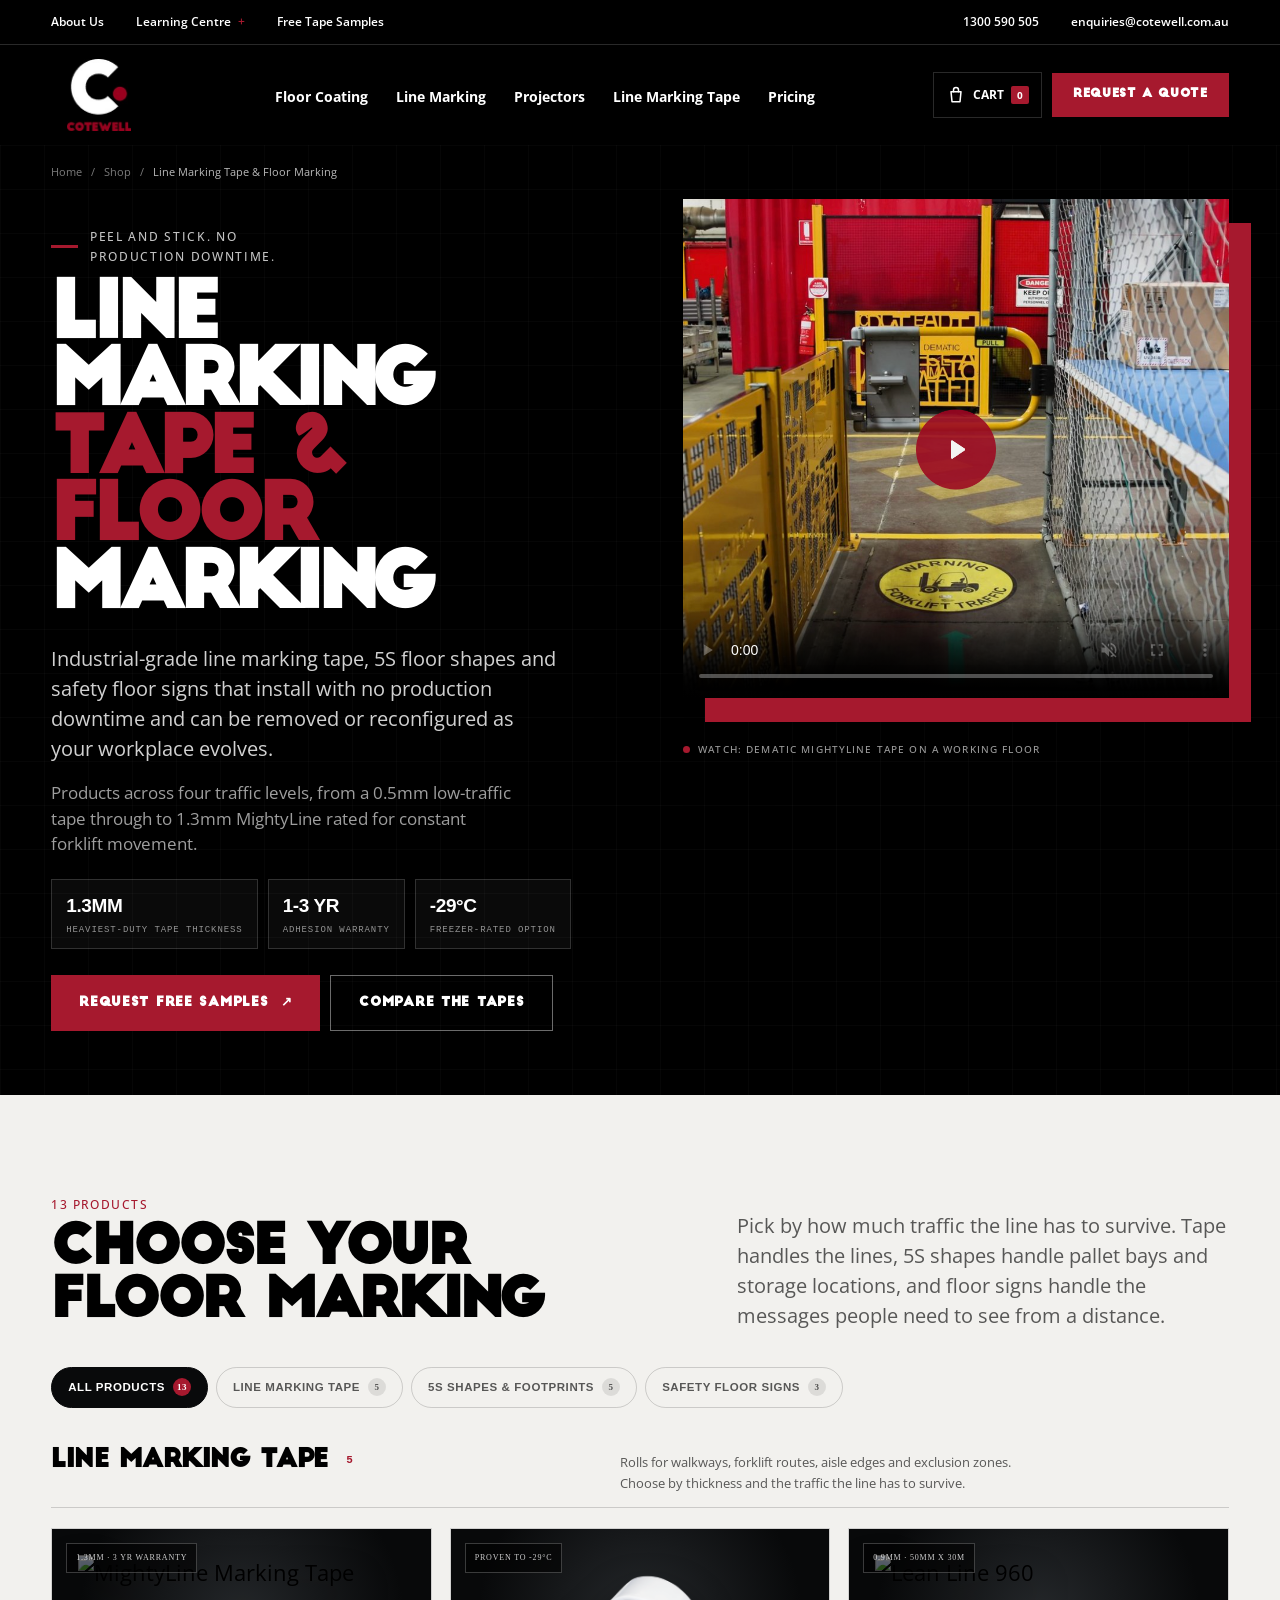
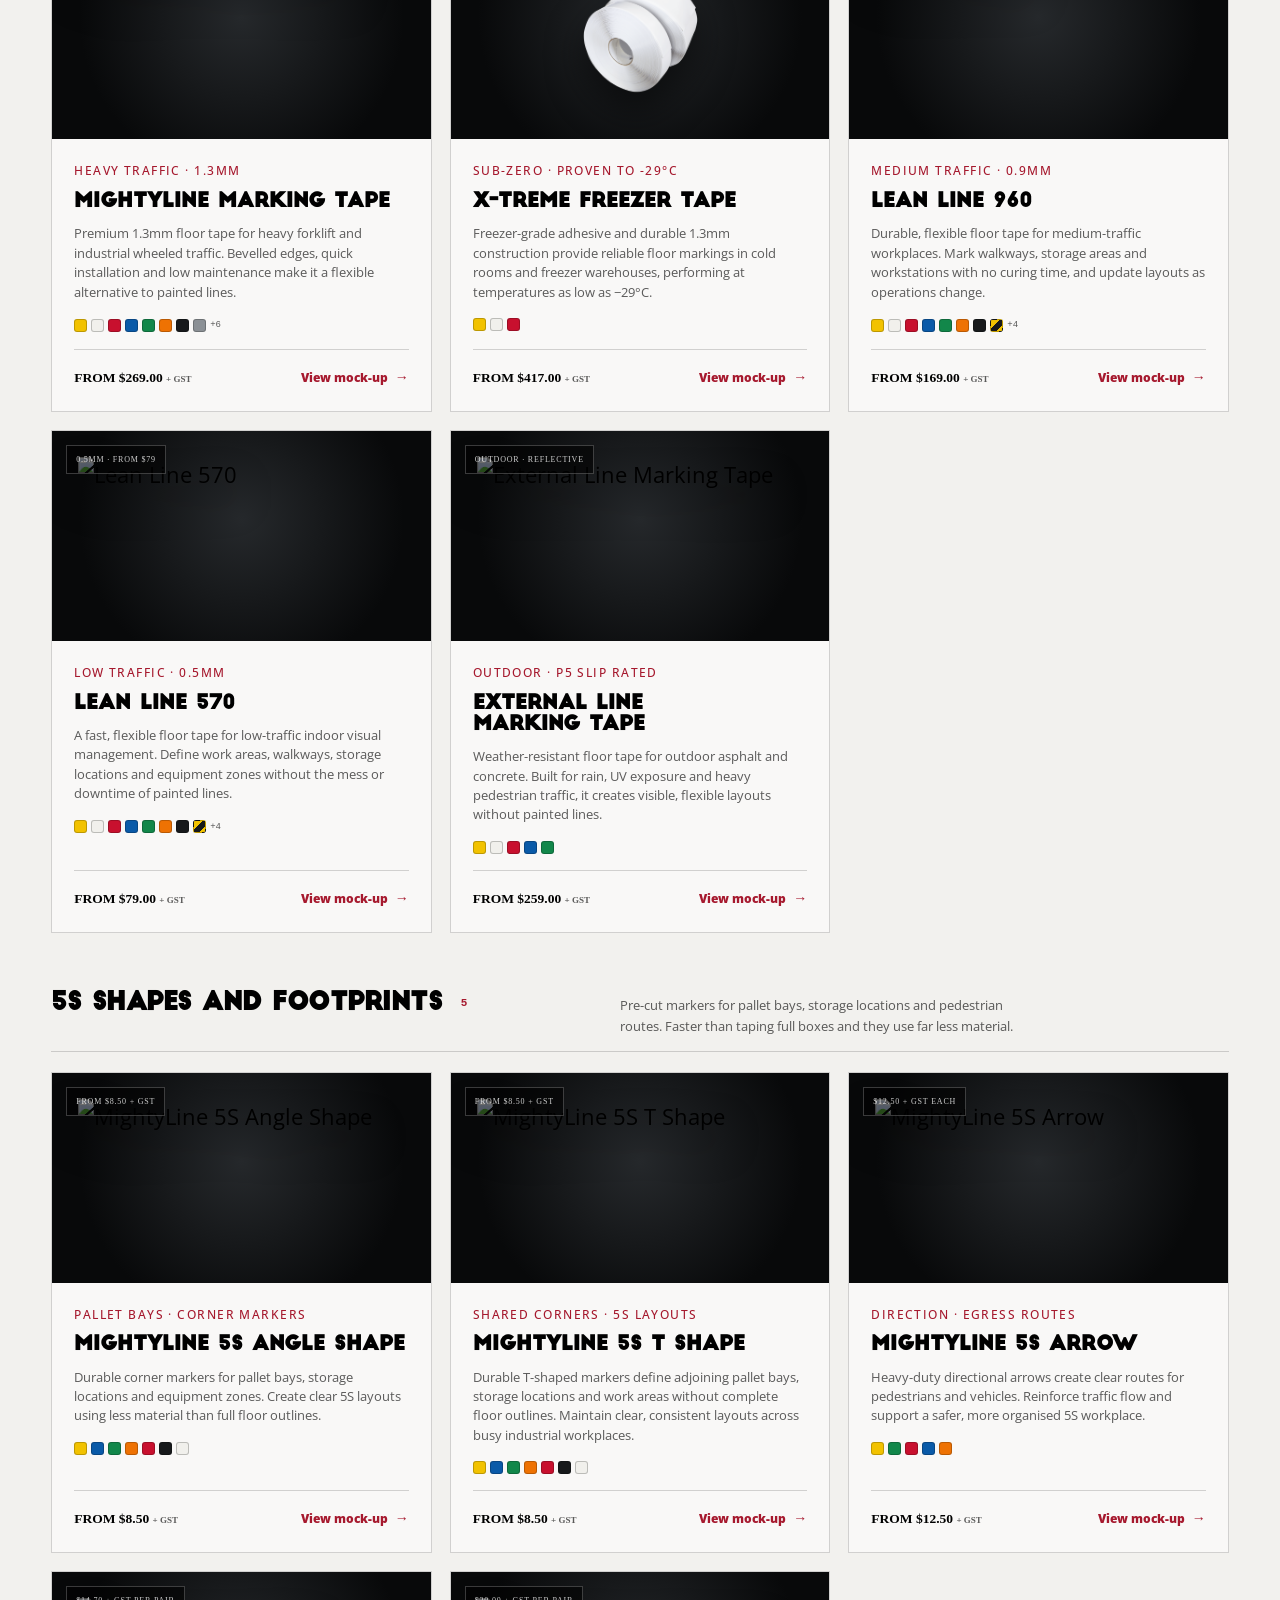
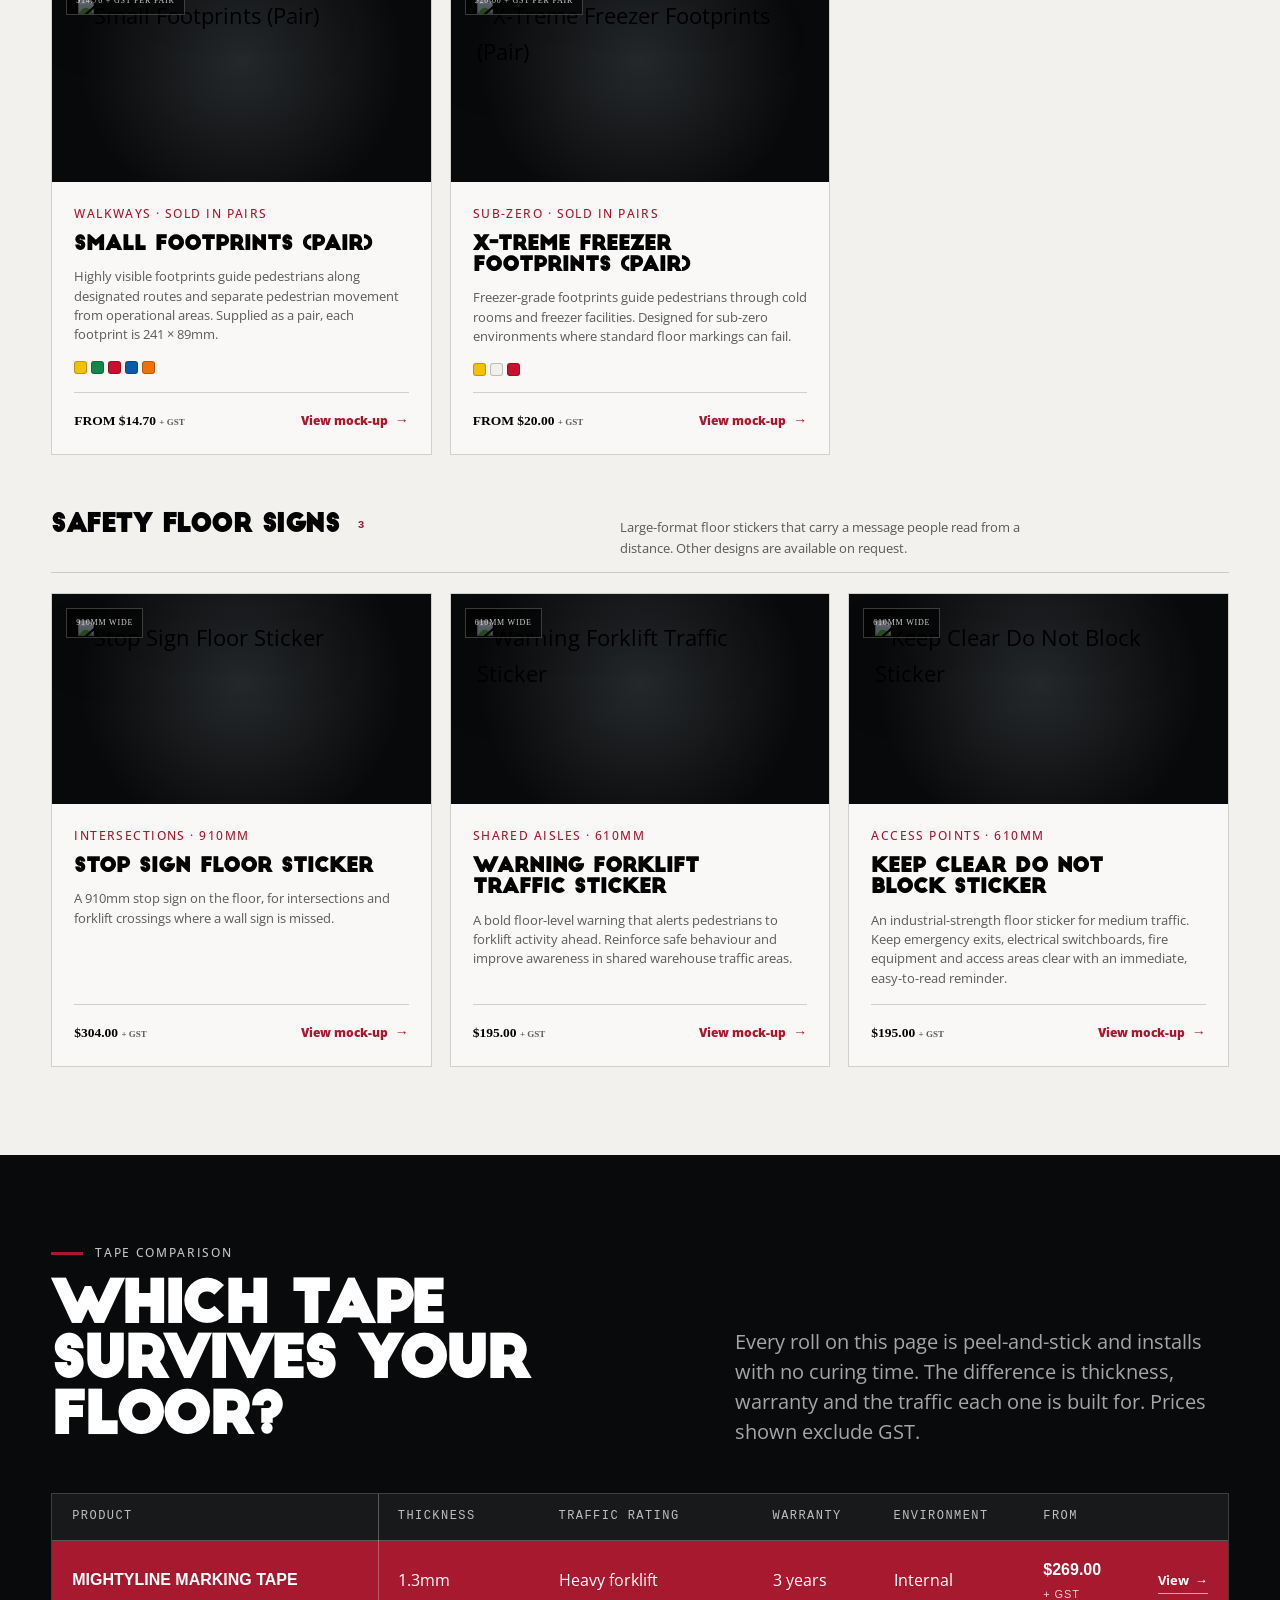
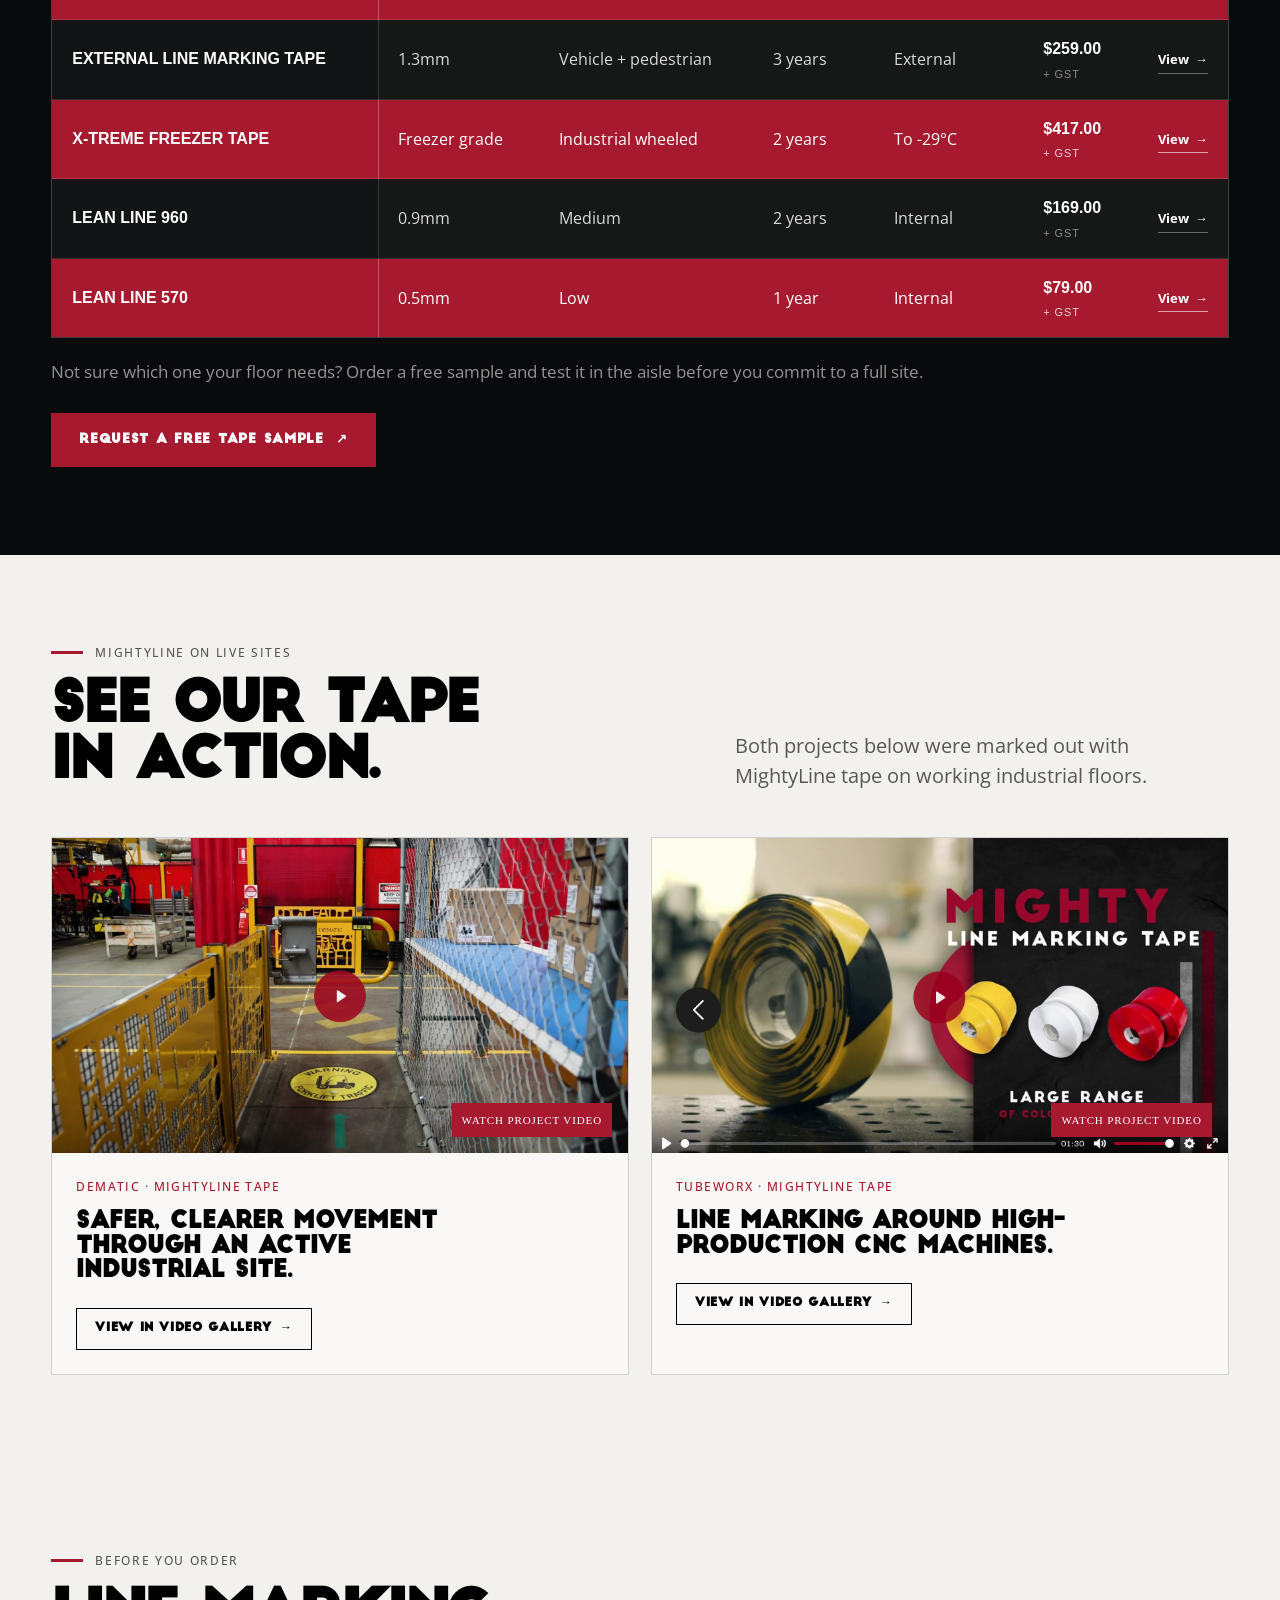
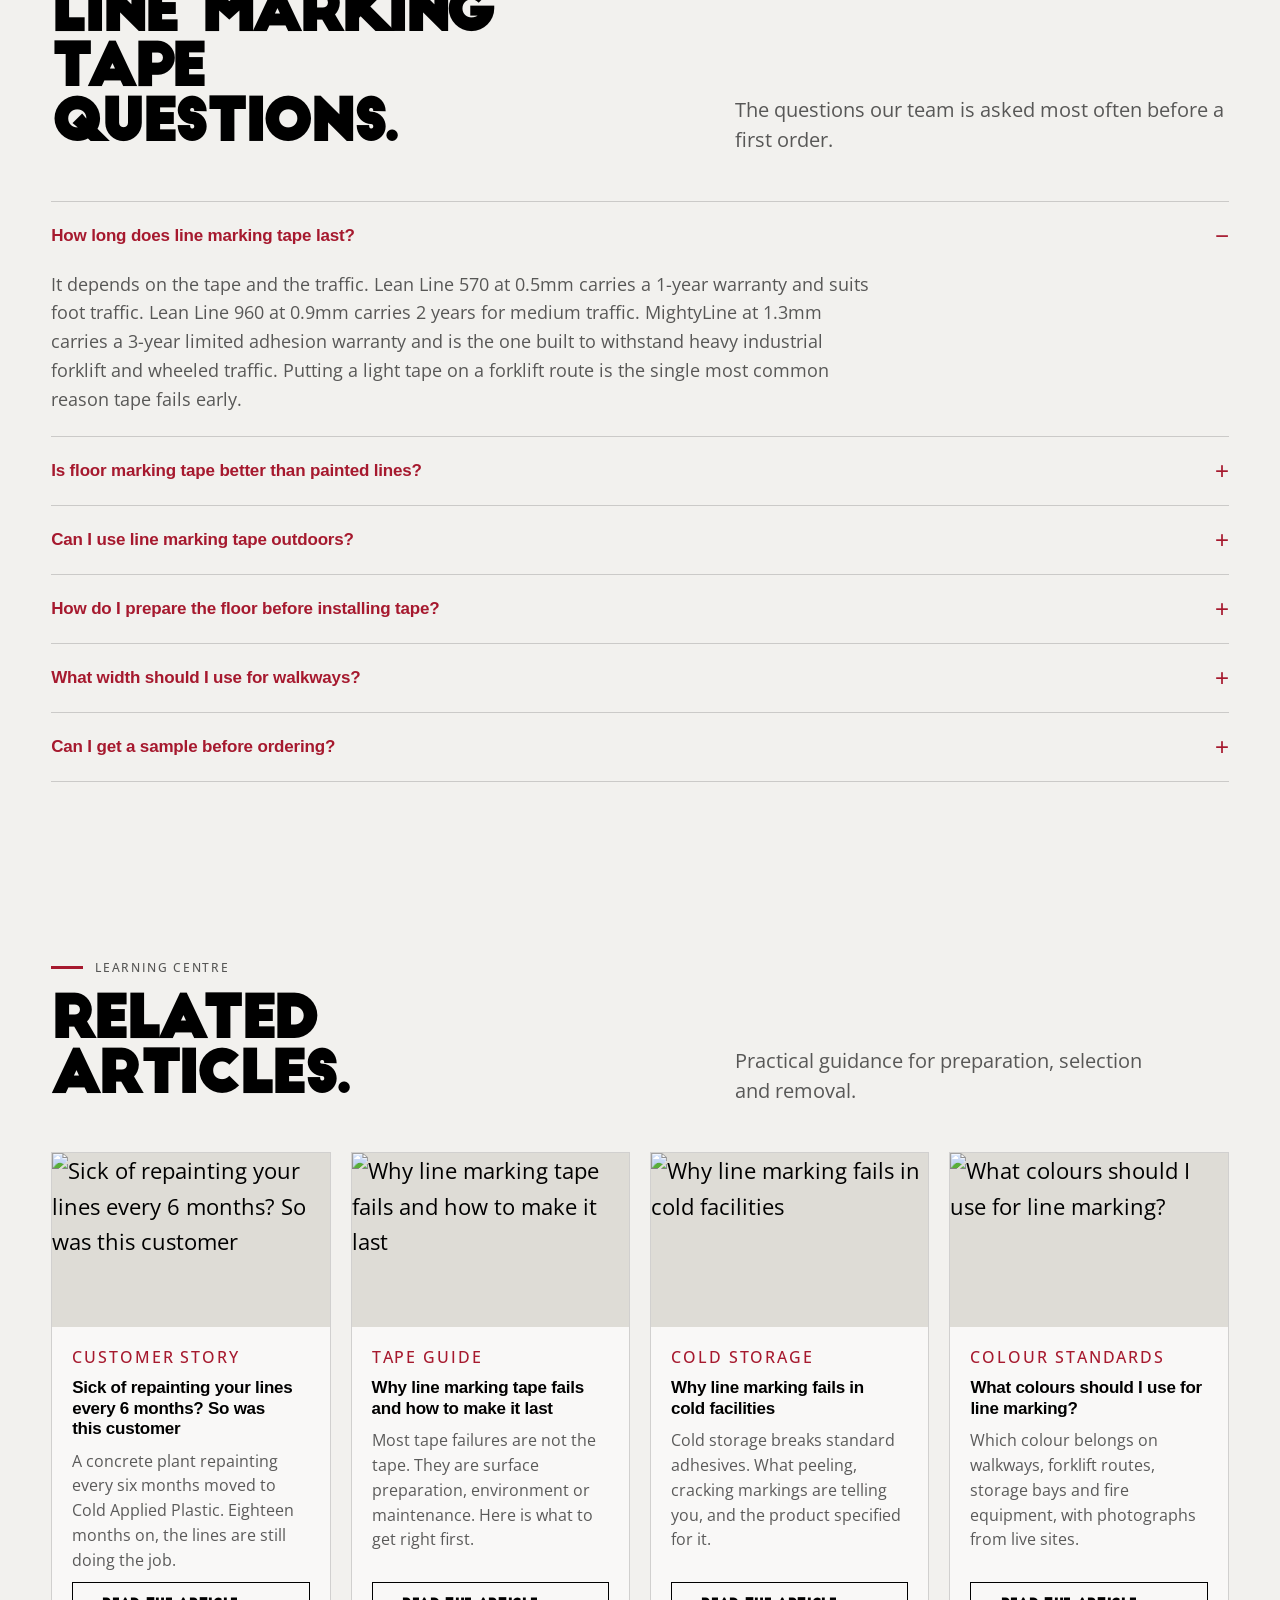
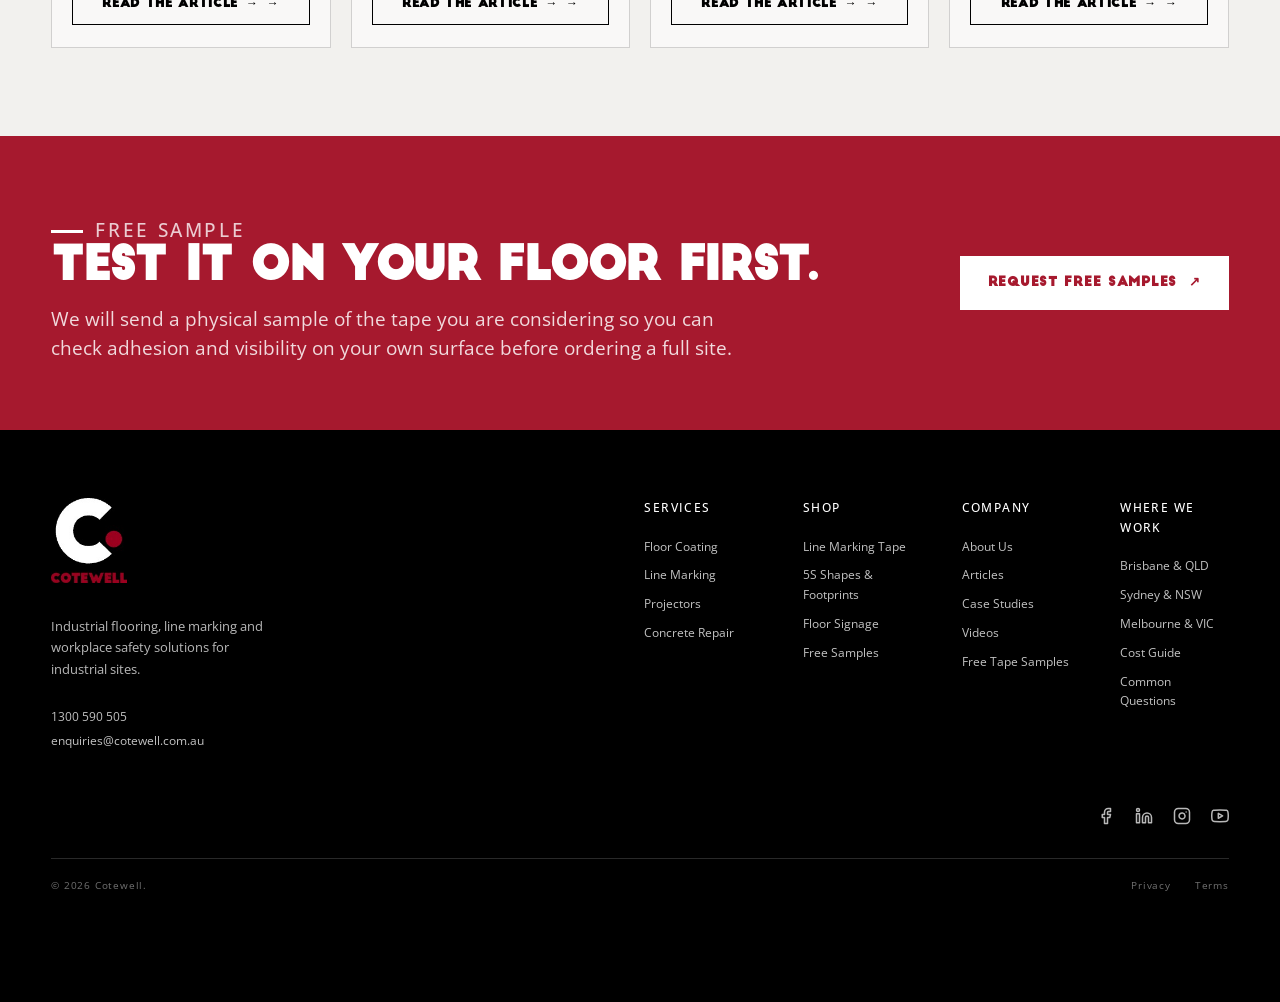
==== index.html @ 4a0fc15f "Update layout, header, footer, and branding fonts." ====
<!doctype html>
<html lang="en-AU">
<head>
  <meta charset="utf-8">
  <meta name="viewport" content="width=device-width, initial-scale=1">
  <title>Line Marking Tape &amp; Floor Marking Products | Cotewell</title>
  <meta name="description" content="Industrial line marking tape, 5S floor shapes and safety floor signs for Australian warehouses. Peel-and-stick floor marking with no production downtime.">
  <link rel="canonical" href="https://cotewell.com.au/product-category/tape/">
  <meta name="robots" content="noindex, nofollow">
  <meta name="theme-color" content="#090a0b">
  <meta property="og:type" content="website">
  <meta property="og:site_name" content="Cotewell">
  <meta property="og:title" content="Line Marking Tape &amp; Floor Marking Products | Cotewell">
  <meta property="og:description" content="Industrial line marking tape, 5S floor shapes and safety floor signs for Australian warehouses.">
  <meta property="og:url" content="https://cotewell.com.au/product-category/tape/">
  <meta property="og:image" content="assets/img/mightyline-marking-tape.jpg">
  <link rel="icon" href="assets/img/favicon.svg" type="image/svg+xml">
  <link rel="preconnect" href="https://cotewell.com.au">
  <link rel="stylesheet" href="styles.css">

  <script type="application/ld+json" data-schema-collection></script>
  <script type="application/ld+json" data-schema-breadcrumb></script>
  <script type="application/ld+json" data-schema-itemlist></script>
  <script type="application/ld+json" data-schema-product></script>
  <script type="application/ld+json" data-schema-faq></script>
</head>
<body>
  <a class="skip-link" href="#main">Skip to content</a>



  <header class="site-header" data-header data-site-header>

    <!-- Utility bar (top strip) -->
    <div class="utility">
      <div class="shell utility__inner">
        <div class="utility__links">
          <a href="/our-story/">About Us</a>
          <div class="learning-menu">
            <button type="button" aria-expanded="false">Learning Centre</button>
            <div class="submenu">
              <a href="/learning-centre/#articles">Articles</a>
              <a href="/video-gallery/">Case studies</a>
              <a href="/video-gallery/">Videos</a>
            </div>
          </div>
          <a href="/request-free-sample/">Free Tape Samples</a>
        </div>
        <div class="utility__contact">
          <a href="tel:1300590505">1300 590 505</a>
          <a href="mailto:enquiries@cotewell.com.au">enquiries@cotewell.com.au</a>
        </div>
      </div>
    </div>

    <!-- Main nav row -->
    <div class="shell main-nav">
      <a class="brand" href="/" aria-label="Cotewell home">
        <img src="assets/media/cotewell-logo.jpeg" alt="Cotewell">
      </a>
      <nav class="primary" id="primary-menu" aria-label="Primary navigation">
        <a href="/service/floor-coating-and-sealing/">Floor Coating</a>
        <a href="/service/line-markings/">Line Marking</a>
        <a href="/product-category/line-marking-projector/">Projectors</a>
        <a href="#category" data-category-link>Line Marking Tape</a>
        <a href="/cost-calculator/">Pricing</a>
      </nav>
      <div class="nav-actions">
        <a class="cart-link" href="/cart/" aria-label="Cart, 0 items" data-cart-link>
          <svg width="15" height="15" viewBox="0 0 24 24" fill="none" stroke="currentColor"
            stroke-width="1.9" stroke-linecap="round" stroke-linejoin="round" aria-hidden="true">
            <path d="M6 8h12l-1.2 12H7.2L6 8z"></path>
            <path d="M9 8V6a3 3 0 0 1 6 0v2"></path>
          </svg>
          <span>Cart</span><b data-cart-count>0</b>
        </a>
        <a class="button button--red header-cta" href="/request-quote/">Request a Quote</a>
        <!-- Mobile hamburger (hidden on desktop via CSS) -->
        <button class="menu-toggle" aria-expanded="false" aria-controls="primary-menu">Menu</button>
      </div>
    </div>

  </header>

  <main id="main">
    <!-- ============================= CATEGORY VIEW ============================= -->
    <div class="page-view category-view" data-view="category">
      <section class="category-hero">
        <div class="shell breadcrumbs" aria-label="Breadcrumb">
          <a href="https://cotewell.com.au/">Home</a><span>/</span>
          <a href="https://cotewell.com.au/shop/">Shop</a><span>/</span>
          <span>Line Marking Tape &amp; Floor Marking</span>
        </div>
        <div class="shell category-hero__grid">
          <div class="category-hero__copy reveal">
            <p class="eyebrow"><span></span>Peel and stick. No production downtime.</p>
            <h1>Line Marking<br><em>Tape &amp; Floor</em><br>Marking</h1>
            <p>Industrial-grade line marking tape, 5S floor shapes and safety floor signs that install with no production downtime and can be removed or reconfigured as your workplace evolves.</p>
            <p class="category-hero__sub">Products across four traffic levels, from a 0.5mm low-traffic tape through to 1.3mm MightyLine rated for constant forklift movement.</p>
            <div class="hero-proof">
              <span><b>1.3mm</b>Heaviest-duty tape thickness</span>
              <span><b>1-3 yr</b>Adhesion warranty</span>
              <span><b>-29&deg;C</b>Freezer-rated option</span>
            </div>
            <div class="hero-actions">
              <a class="button button--red button--large" href="https://cotewell.com.au/request-free-sample/">Request free samples <span>&#8599;</span></a>
              <a class="button button--outline button--large" href="#compare">Compare the Tapes</a>
            </div>
          </div>
          <div class="hero-video reveal reveal--late">
            <div class="hero-video__frame"><video src="assets/video/cotewell-dematic-testimonial-delivery.mp4" poster="assets/img/project-dematic.png" autoplay muted loop playsinline controls aria-label="Dematic MightyLine tape testimonial"></video></div>
            <p class="hero-video__caption mono"><span class="live-dot" aria-hidden="true"></span>Watch: Dematic MightyLine tape on a working floor</p>
          </div>
        </div>
      </section>

      <!-- Product grid -->
      <section class="category-products section section--paper" id="tape-products">
        <div class="shell">
          <div class="category-products__head reveal">
            <div><span class="mono">13 products</span><h2>Choose your floor marking</h2></div>
            <p>Pick by how much traffic the line has to survive. Tape handles the lines, 5S shapes handle pallet bays and storage locations, and floor signs handle the messages people need to see from a distance.</p>
          </div>

          <div class="filter-bar reveal" role="group" aria-label="Filter products by type">
            <button type="button" class="filter-chip is-active" data-filter="all">All products <b data-filter-count="all">13</b></button>
            <button type="button" class="filter-chip" data-filter="tape">Line marking tape <b data-filter-count="tape">5</b></button>
            <button type="button" class="filter-chip" data-filter="shapes">5S shapes &amp; footprints <b data-filter-count="shapes">5</b></button>
            <button type="button" class="filter-chip" data-filter="signs">Safety floor signs <b data-filter-count="signs">3</b></button>
          </div>

          <div class="tape-grid" data-category-grid></div>
          <p class="filter-empty" data-filter-empty hidden>No products in this group.</p>
        </div>
      </section>

      <!-- Comparison table -->
      <section class="section section--ink" id="compare">
        <div class="shell">
          <div class="section-head section-head--light reveal">
            <div>
              <p class="eyebrow"><span></span>Tape comparison</p>
              <h2>Which tape<br>survives your floor?</h2>
            </div>
            <p>Every roll on this page is peel-and-stick and installs with no curing time. The difference is thickness, warranty and the traffic each one is built for. Prices shown exclude GST.</p>
          </div>
          <div class="compare-scroll reveal">
            <table class="compare-table">
              <caption class="visually-hidden">Comparison of Cotewell line marking tape by thickness, traffic rating, warranty and environment</caption>
              <thead>
                <tr><th scope="col">Product</th><th scope="col">Thickness</th><th scope="col">Traffic rating</th><th scope="col">Warranty</th><th scope="col">Environment</th><th scope="col">From</th><th scope="col"><span class="visually-hidden">Product page</span></th></tr>
              </thead>
              <tbody data-compare-body></tbody>
            </table>
          </div>
          <p class="compare-hint" aria-hidden="true">Scroll the table sideways to compare &rarr;</p>
          <p class="compare-note reveal">Not sure which one your floor needs? Order a free sample and test it in the aisle before you commit to a full site.</p>
          <div class="compare-cta reveal">
            <a class="button button--red button--large" href="https://cotewell.com.au/request-free-sample/">Request a free tape sample <span>&#8599;</span></a>
          </div>
        </div>
      </section>


      <!-- Projects -->
      <section class="section section--paper" id="projects-category">
        <div class="shell">
          <div class="section-head reveal">
            <div>
              <p class="eyebrow eyebrow--dark"><span></span>MightyLine on live sites</p>
              <h2>See our tape<br>in action.</h2>
            </div>
            <p>Both projects below were marked out with MightyLine tape on working industrial floors.</p>
          </div>
          <div class="project-grid project-grid--paper">
            <a class="project-card reveal" href="https://cotewell.com.au/video-gallery/#testimonials">
              <div class="project-card__media"><img src="assets/img/project-dematic.png" alt="Dematic warehouse line marking project using MightyLine tape" width="1728" height="960" loading="lazy"><span>Watch project video</span></div>
              <div class="project-card__copy"><p class="mono">Dematic · MightyLine tape</p><h3>Safer, clearer movement through an active industrial site.</h3><span class="text-link">View in video gallery</span></div>
            </a>
            <a class="project-card reveal" href="https://cotewell.com.au/video-gallery/#testimonials">
              <div class="project-card__media"><img src="assets/img/project-tubeworx.png" alt="Tubeworx line marking project using MightyLine tape" width="1728" height="960" loading="lazy"><span>Watch project video</span></div>
              <div class="project-card__copy"><p class="mono">Tubeworx · MightyLine tape</p><h3>Line marking around high-production CNC machines.</h3><span class="text-link">View in video gallery</span></div>
            </a>
          </div>
        </div>
      </section>

      <!-- FAQ -->
      <section class="section section--paper" id="faq">
        <div class="shell">
          <div class="section-head reveal">
            <div>
              <p class="eyebrow eyebrow--dark"><span></span>Before you order</p>
              <h2>Line marking tape<br>questions.</h2>
            </div>
            <p>The questions our team is asked most often before a first order.</p>
          </div>
          <div class="faq-list" data-faq-list></div>
        </div>
      </section>

      <!-- Related articles -->
      <section class="section section--paper" id="related-articles">
        <div class="shell">
          <div class="section-head reveal">
            <div>
              <p class="eyebrow eyebrow--dark"><span></span>Learning centre</p>
              <h2>Related<br>articles.</h2>
            </div>
            <p>Practical guidance for preparation, selection and removal.</p>
          </div>
          <div class="article-grid" data-article-grid></div>
        </div>
      </section>

      <!-- Sample CTA -->
      <section class="sample-band">
        <div class="shell sample-band__inner reveal">
          <div>
            <p class="eyebrow"><span></span>Free sample</p>
            <h2>Test it on your floor first.</h2>
            <p>We will send a physical sample of the tape you are considering so you can check adhesion and visibility on your own surface before ordering a full site.</p>
          </div>
          <div class="sample-band__actions">
            <a class="button button--red button--large" href="https://cotewell.com.au/request-free-sample/">Request free samples <span>&#8599;</span></a>
          </div>
        </div>
      </section>
    </div>

    <!-- ============================= PRODUCT VIEW ============================= -->
    <div class="page-view product-view" data-view="product" hidden>
      <section class="product-hero">
        <div class="shell breadcrumbs" aria-label="Breadcrumb">
          <a href="https://cotewell.com.au/">Home</a><span>/</span>
          <a href="#category" data-category-link>Line Marking Tape &amp; Floor Marking</a><span>/</span>
          <span data-product-breadcrumb>Product</span>
        </div>

        <div class="shell product-hero__grid">
          <div class="product-media-col reveal">
            <div class="product-media" data-product-media>
              <img alt="" width="800" height="800" fetchpriority="high" data-product-image>
              <span class="product-media__tag" data-product-tag>Product</span>
              <span class="product-media__swatch-label mono" data-swatch-label hidden></span>
            </div>
            <div class="product-thumbs" role="group" aria-label="Colour variations" data-product-thumbs hidden></div>
            <div class="product-photos" role="group" aria-label="Photographs on site" data-product-photos hidden></div>
          </div>

          <div class="product-summary reveal reveal--late" id="buy">
            <p class="eyebrow"><span></span><b data-product-eyebrow>Floor marking</b></p>
            <h1 data-product-title>Product</h1>
            <p class="product-description" data-product-description></p>
            <p class="product-description product-description--secondary" data-product-description-secondary></p>

            <div class="spec-strip" data-spec-strip></div>

            <div class="purchase-panel">
              <p class="zip-line" data-zip-line>
                <span>or pay nothing today with</span>
                <img src="https://static.zip.co/assets/default/product-widget/img/rebrand/zip-button-wht.svg" alt="Zip" width="52" height="24" loading="lazy" onerror="this.replaceWith(Object.assign(document.createElement('b'),{className:'zip-word',textContent:'zip'}))">
                <a href="https://cotewell.com.au/request-quote/" class="zip-info" aria-label="More information about Zip">&#9432;</a>
              </p>
              <div class="variant-block" data-colour-block hidden>
                <span class="mono">Colour <b data-colour-selected></b></span>
                <div class="swatch-row" role="radiogroup" aria-label="Colour" data-swatch-row></div>
              </div>
              <div class="variant-block" data-width-block hidden>
                <span class="mono">Width</span>
                <div class="pill-row" role="radiogroup" aria-label="Width" data-width-row></div>
              </div>

              <div class="price"><span data-purchase-label>Unit price</span><strong data-purchase-value>$0.00</strong><small data-purchase-suffix>+ GST</small></div>
              <div class="purchase-controls">
                <div class="quantity" aria-label="Quantity selector">
                  <button type="button" aria-label="Decrease quantity" data-quantity-down>&minus;</button>
                  <input type="number" min="1" max="99" value="1" aria-label="Quantity" data-quantity>
                  <button type="button" aria-label="Increase quantity" data-quantity-up>+</button>
                </div>
                <button class="button button--red button--large add-to-cart" type="button" data-add-to-cart>Add to cart <span>&#8599;</span></button>
              </div>
              <div class="secondary-actions">
                <a class="text-link" href="https://cotewell.com.au/request-free-sample/">Request a free sample first</a>
                <a class="text-link" href="tel:1300590505">Call 1300 590 505</a>
              </div>
              <p class="purchase-note" data-purchase-note></p>
              <div class="cart-confirmation" role="status" aria-live="polite" hidden data-cart-confirmation>Added to the mock-up cart.</div>
            </div>
          </div>
        </div>
      </section>

      <section class="section section--paper" id="features">
        <div class="shell">
          <div class="section-head reveal">
            <div>
              <p class="eyebrow eyebrow--dark"><span></span>Product features</p>
              <h2 data-features-title>Built for the floor<br>it has to survive.</h2>
            </div>
            <p data-features-intro></p>
          </div>

          <div class="features-wrap reveal">
            <div class="feature-grid" data-feature-grid></div>

            <div class="limitations" data-notes-block>
              <strong class="mono">Limitations &amp; notes</strong>
              <ul data-installation-notes></ul>
            </div>

            <div class="limitations applications">
              <strong class="mono">Applications</strong>
              <ul data-applications></ul>
            </div>
          </div>
        </div>
      </section>

      <section class="section section--ink" id="specs">
        <div class="shell">
          <div class="section-head section-head--light reveal">
            <div>
              <p class="eyebrow"><span></span>Specifications</p>
              <h2>The numbers<br>that matter.</h2>
            </div>
            <p data-specs-intro>Confirm the roll size, thickness and warranty against the traffic on your floor. Our team can talk through surface preparation before you order.</p>
          </div>
          <div class="spec-table reveal" data-spec-table></div>
        </div>
      </section>

      <section class="section section--paper" id="projects">
        <div class="shell">
          <div class="section-head reveal">
            <div>
              <p class="eyebrow eyebrow--dark"><span></span>Related line-marking projects</p>
              <h2>See our work<br>on live sites.</h2>
            </div>
            <p>Both projects were marked out with MightyLine tape on working industrial floors.</p>
          </div>

          <div class="project-grid project-grid--paper">
            <a class="project-card reveal" href="https://cotewell.com.au/video-gallery/#testimonials">
              <div class="project-card__media"><img src="assets/img/project-dematic.png" alt="Dematic warehouse line marking project using MightyLine tape" width="1728" height="960" loading="lazy"><span>Watch project video</span></div>
              <div class="project-card__copy"><p class="mono">Dematic · MightyLine tape</p><h3>Safer, clearer movement through an active industrial site.</h3><span class="text-link">View in video gallery</span></div>
            </a>
            <a class="project-card reveal" href="https://cotewell.com.au/video-gallery/#testimonials">
              <div class="project-card__media"><img src="assets/img/project-tubeworx.png" alt="Tubeworx line marking project using MightyLine tape" width="1728" height="960" loading="lazy"><span>Watch project video</span></div>
              <div class="project-card__copy"><p class="mono">Tubeworx · MightyLine tape</p><h3>Line marking around high-production CNC machines.</h3><span class="text-link">View in video gallery</span></div>
            </a>
          </div>
        </div>
      </section>

      <section class="section section--ink" id="related-products">
        <div class="shell">
          <div class="section-head section-head--light reveal">
            <div>
              <p class="eyebrow"><span></span>Related products</p>
              <h2>Complete the<br>marking system.</h2>
            </div>
            <p>Most sites run tape for the lines, shapes for the storage locations and floor signs for the messages. Matching colours keep the whole system readable.</p>
          </div>
          <div class="product-grid product-grid--ink" data-related-grid></div>
        </div>
      </section>

      <section class="sample-band">
        <div class="shell sample-band__inner reveal">
          <div>
            <p class="eyebrow"><span></span>Free sample</p>
            <h2>Test it on your floor first.</h2>
            <p>We will send a physical sample so you can check adhesion and visibility on your own surface before ordering a full site.</p>
          </div>
          <div class="sample-band__actions">
            <a class="button button--red button--large" href="https://cotewell.com.au/request-free-sample/">Request free samples <span>&#8599;</span></a>
          </div>
        </div>
      </section>
    </div>
  </main>

  <footer class="site-footer">

    <!-- Link columns grid -->
    <div class="shell footer-grid">
      <div class="footer-brand">
        <a class="brand brand--footer" href="/">
          <img class="brand-logo brand-logo--footer"
            src="assets/media/cotewell-logo.jpeg"
            alt="Cotewell" width="134" height="150">
        </a>
        <p>Industrial flooring, line marking and<br>workplace safety solutions for industrial sites.</p>
        <div class="footer-contact">
          <a href="tel:1300590505">1300 590 505</a>
          <a href="mailto:enquiries@cotewell.com.au">enquiries@cotewell.com.au</a>
        </div>
      </div>

      <div>
        <strong class="mono">Services</strong>
        <a href="/service/floor-coating-and-sealing/">Floor Coating</a>
        <a href="/service/line-markings/">Line Marking</a>
        <a href="/product-category/line-marking-projector/">Projectors</a>
        <a href="/concrete-repair/">Concrete Repair</a>
      </div>

      <div>
        <strong class="mono">Shop</strong>
        <a href="#category" data-category-link>Line Marking Tape</a>
        <a href="/product-category/shapes/">5S Shapes &amp; Footprints</a>
        <a href="/product-category/signage/">Floor Signage</a>
        <a href="/request-free-sample/">Free Samples</a>
      </div>

      <div>
        <strong class="mono">Company</strong>
        <a href="/our-story/">About Us</a>
        <a href="/learning-centre/#articles">Articles</a>
        <a href="/video-gallery/">Case Studies</a>
        <a href="/video-gallery/">Videos</a>
        <a href="/request-free-sample/">Free Tape Samples</a>
      </div>

      <div>
        <strong class="mono">Where We Work</strong>
        <a href="#">Brisbane &amp; QLD</a>
        <a href="#">Sydney &amp; NSW</a>
        <a href="#">Melbourne &amp; VIC</a>
        <a href="/cost-calculator/">Cost Guide</a>
        <a href="#">Common Questions</a>
      </div>
    </div>

    <!-- Social icons -->
    <div class="shell footer-socials">
      <a href="#" aria-label="Facebook">
        <svg viewBox="0 0 24 24" width="18" height="18" stroke="currentColor" stroke-width="2"
          fill="none" stroke-linecap="round" stroke-linejoin="round">
          <path d="M18 2h-3a5 5 0 0 0-5 5v3H7v4h3v8h4v-8h3l1-4h-4V7a1 1 0 0 1 1-1h3z"></path>
        </svg>
      </a>
      <a href="#" aria-label="LinkedIn">
        <svg viewBox="0 0 24 24" width="18" height="18" stroke="currentColor" stroke-width="2"
          fill="none" stroke-linecap="round" stroke-linejoin="round">
          <path d="M16 8a6 6 0 0 1 6 6v7h-4v-7a2 2 0 0 0-2-2 2 2 0 0 0-2 2v7h-4v-7a6 6 0 0 1 6-6z"></path>
          <rect x="2" y="9" width="4" height="12"></rect>
          <circle cx="4" cy="4" r="2"></circle>
        </svg>
      </a>
      <a href="#" aria-label="Instagram">
        <svg viewBox="0 0 24 24" width="18" height="18" stroke="currentColor" stroke-width="2"
          fill="none" stroke-linecap="round" stroke-linejoin="round">
          <rect x="2" y="2" width="20" height="20" rx="5" ry="5"></rect>
          <path d="M16 11.37A4 4 0 1 1 12.63 8 4 4 0 0 1 16 11.37z"></path>
          <line x1="17.5" y1="6.5" x2="17.51" y2="6.5"></line>
        </svg>
      </a>
      <a href="#" aria-label="YouTube">
        <svg viewBox="0 0 24 24" width="18" height="18" stroke="currentColor" stroke-width="2"
          fill="none" stroke-linecap="round" stroke-linejoin="round">
          <path d="M22.54 6.42a2.78 2.78 0 0 0-1.94-2C18.88 4 12 4 12 4s-6.88 0-8.6.46a2.78 2.78 0 0 0-1.94 2A29 29 0 0 0 1 11.75a29 29 0 0 0 .46 5.33 2.78 2.78 0 0 0 1.94 2c1.72.46 8.6.46 8.6.46s6.88 0 8.6-.46a2.78 2.78 0 0 0 1.94-2 29 29 0 0 0 .46-5.33 29 29 0 0 0-.46-5.33z"></path>
          <polygon points="9.75 15.02 15.5 11.75 9.75 8.48 9.75 15.02"></polygon>
        </svg>
      </a>
    </div>

    <!-- Bottom bar -->
    <div class="shell footer-bottom">
      <span>© 2026 Cotewell.</span>
      <div class="footer-bottom-links">
        <a href="#">Privacy</a>
        <a href="#">Terms</a>
      </div>
      <span data-footer-label style="display:none">Line marking tape &amp; floor marking mock-up</span>
    </div>

  </footer>

  <aside class="sticky-cta" data-sticky-cta
    aria-label="Quick actions" aria-hidden="true">
    <div class="shell sticky-cta__inner">
      <span class="sticky-cta__prompt" data-sticky-label>Plan your project</span>
      <div class="sticky-cta__actions">
        <a class="button button--red" href="/request-quote/" data-sticky-add>Request a quote <span>↗</span></a>
        <a class="button button--outline" href="tel:1300590505">Call 1300 590 505 <span>→</span></a>
      </div>
    </div>
  </aside>

  <script src="app.js"></script>
</body>
</html>
---- styles.css ----
@font-face { font-family: "Big John"; src: url("assets/fonts/Big John.otf") format("opentype"); font-style: normal; font-weight: normal; font-display: swap; }
@font-face { font-family: "Open Sans"; src: url("assets/fonts/OpenSans-VariableFont_wdth,wght.ttf") format("truetype"); font-style: normal; font-weight: 300 900; font-display: swap; }
@font-face { font-family: "Open Sans"; src: url("assets/fonts/OpenSans-Italic-VariableFont_wdth,wght.ttf") format("truetype"); font-style: italic; font-weight: 300 900; font-display: swap; }
:root { --black: #000; --ink: #090a0b; --soft-ink: #141618; --paper: #f2f1ee; --white: #fff; --market-carparks: #EA7600; --market-warehouses: #0092BC; --market-workshops: #702082; --market-other: #009681; --red: #A6192E; --signal: #A6192E; --signal-bright:#A6192E; --line-dark: rgba(0, 0, 0, 0.16); --line-light: rgba(255, 255, 255, 0.16); --muted-dark: rgba(0, 0, 0, 0.64); --muted-light: rgba(255, 255, 255, 0.72); --shell: 1760px; --gutter: max(24px, calc(100vw * 0.04)); --site-header-height: 108px; --section-nav-height: 0px; --live-body-copy: clamp(1.26rem, calc(1.26rem + .12vw), 1.35rem); }
*, *::before, *::after { box-sizing: border-box; }
html { scroll-behavior: smooth; background: var(--ink); }
section[id] { scroll-margin-top: calc(var(--site-header-height) + var(--section-nav-height) + 18px); }
body { margin: 0; min-width: 320px; background: var(--ink); color: var(--white); font-family: "Open Sans", sans-serif; font-size: var(--live-body-copy); line-height: 1.65; -webkit-font-smoothing: antialiased; text-rendering: optimizeLegibility; }
body.menu-open { overflow: hidden; }
img { display: block; max-width: 100%; height: auto; }
a { color: inherit; text-decoration: none; }
button, input, select, textarea { font: inherit; }
button, a { -webkit-tap-highlight-color: transparent; }
h1, h2, h3, p { text-wrap: pretty; }
h1, h2, h3 { font-family: "Big John", sans-serif; }
.shell { width: min(calc(100% - (var(--gutter) * 2)), var(--shell)); margin-inline: auto; }
.mono { font-family: "Open Sans", monospace; font-size: 12px; font-weight: 500; letter-spacing: 0.12em; text-transform: uppercase; }
.skip-link { position: fixed; z-index: 999; left: 16px; top: 16px; translate: 0 -150%; background: var(--white); color: var(--black); padding: 10px 14px; font-weight: 700; }
.skip-link:focus { translate: 0; }
.visually-hidden { position: absolute; width: 1px; height: 1px; padding: 0; margin: -1px; overflow: hidden; clip: rect(0 0 0 0); white-space: nowrap; border: 0; }

.mockup-bar {
  background: var(--paper);
  color: #111;
  border-bottom: 1px solid var(--line-dark);
  font-family: "IBM Plex Mono", monospace;
  font-size: 10px;
  letter-spacing: 0.06em;
  text-transform: uppercase;
}

.mockup-bar__inner {
  min-height: 40px;
  display: flex;
  align-items: center;
  gap: 12px;
}

.mockup-bar__inner > span:not(.status-dot) { color: var(--muted-dark); }
.mockup-bar__meta { margin-left: auto; }
.status-dot { width: 7px; height: 7px; border-radius: 50%; background: var(--signal); }

/* Header CSS */
[data-site-header] { position: sticky; z-index: 100; top: 0; transform: translateY(0); transition: transform .28s ease; }
[data-site-header].is-hidden { transform: translateY(-100%); }
.site-header { position: relative; z-index: 100; background: var(--black); color: var(--white); transition: box-shadow .28s ease; }
[data-site-header].is-compact { box-shadow: 0 9px 26px rgba(0, 0, 0, .28); }

.utility { border-bottom: 1px solid var(--line-light); }
.utility__inner { min-height: 40px; display: flex; align-items: center; justify-content: space-between; gap: 22px; }
.utility__links, .utility__contact { display: flex; align-items: center; gap: 32px; }
.utility a { font-family: "Open Sans", sans-serif; font-size: 12px; font-weight: 600; }
.utility a:hover, .utility a:focus-visible { color: var(--white); box-shadow: inset 0 -2px var(--red); }
.learning-menu { position: relative; }
.learning-menu > button { border: 0; padding: 12px 0; background: transparent; color: inherit; font-family: "Open Sans", sans-serif; font-size: 12px; font-weight: 600; cursor: pointer; }
.learning-menu > button::after { margin-left: 7px; content: "+"; color: var(--red); }
.learning-menu:hover .submenu, .learning-menu:focus-within .submenu { display: grid; }
.submenu { position: absolute; top: 100%; left: -14px; width: 180px; display: none; border: 1px solid var(--line-light); background: #000; padding: 8px 14px 12px; z-index: 100; }
.submenu a { padding: 8px 0; }

.main-nav { min-height: 100px; display: grid; grid-template-columns: 106px 1fr auto; align-items: center; gap: 24px; transition: min-height .2s ease; }
[data-site-header].is-compact .main-nav { min-height: 70px; }
.brand { width: 96px; height: 72px; overflow: hidden; display: flex; align-items: center; }
.brand img { height: 100%; width: 100%; object-fit: contain; }

.primary { display: flex; align-items: center; justify-content: center; gap: clamp(14px, 2.2vw, 30px); }
.primary a { position: relative; padding: 31px 0 28px; font-family: "Open Sans", sans-serif; font-size: 14px; font-weight: 700; white-space: nowrap; }
.primary a::after { position: absolute; right: 0; bottom: 20px; left: 0; height: 3px; background: var(--red); content: ""; transform: scaleX(0); transform-origin: left; transition: transform .18s ease; }
.primary a:hover::after, .primary a[aria-current="page"]::after { transform: scaleX(1); }

.nav-actions { display: flex; align-items: center; gap: 10px; }
.cart-link { min-height: 46px; display: inline-flex; align-items: center; gap: 7px; border: 1px solid var(--line-light); padding: 9px 12px; color: var(--white); font-size: 12px; font-weight: 700; text-transform: uppercase; }
.cart-link:hover, .cart-link:focus-visible { border-color: var(--red); background: var(--red); }
.cart-link svg { width: 20px; height: 20px; fill: none; stroke: currentColor; stroke-linecap: round; stroke-linejoin: round; stroke-width: 1.8; }
.cart-link b { min-width: 18px; height: 18px; display: grid; place-items: center; border-radius: 2px; background: var(--red); color: var(--white); font-family: "Open Sans", sans-serif; font-size: 10px; font-weight: 700; }
.menu-toggle { display: none; border: 1px solid var(--white); border-radius: 2px; padding: 11px; background: transparent; color: var(--white); }

@media (max-width: 1060px) {
  .utility__links { gap: 12px; }
  .main-nav { grid-template-columns: 76px 1fr auto; gap: 16px; }
  .primary { gap: 14px; }
  .primary a { font-size: 11px; }
}
@media (max-width: 820px) {
  .utility__inner { justify-content: flex-end; }
  .utility__links { display: none; }
  .utility__contact a:last-child { display: none; }
  .main-nav { min-height: 72px; grid-template-columns: 1fr auto auto; }
  .brand { width: 56px; height: 56px; }
  .menu-toggle { display: block; }
  .primary { position: fixed; z-index: 120; inset: 112px 0 0; display: none; align-content: start; justify-content: stretch; overflow-y: auto; background: var(--black); padding: 25px var(--gutter) 50px; }
  .primary.is-open { display: grid; }
  .primary a { border-bottom: 1px solid var(--line-light); padding: 18px 0; font-size: 18px; }
  .primary a::after { display: none; }
  .cart-link span { display: none; }
  .cart-link { min-width: 48px; justify-content: center; padding-inline: 9px; }
}
@media (max-width: 520px) {
  .cart-link { display: none; }
  .header-cta { min-height: 40px; padding: 10px 15px; font-size: 10.5px; }
  .brand-logo { width: 43px; height: 48px; }
}

.button {
  min-height: 44px;
  display: inline-flex;
  align-items: center;
  justify-content: center;
  gap: 12px;
  border: 0;
  border-radius: 0;
  padding: 12px 21px;
  font-family: "Big John", sans-serif;
  font-size: 12px;
  font-weight: 800;
  letter-spacing: 0.055em;
  text-transform: uppercase;
  cursor: pointer;
  transition: background 180ms ease, color 180ms ease, transform 180ms ease;
}
.button:hover { transform: translateY(-2px); }
.button--red { background: var(--red); color: var(--white); }
.button--red:hover { background: #7d0019; }
.button--outline { border: 1px solid rgba(255, 255, 255, .42); background: transparent; color: var(--white); }
.button--outline:hover { border-color: var(--white); background: var(--white); color: var(--black); }
.button--large { min-height: 54px; padding: 16px 28px; font-size: 13px; }

.text-link {
  display: inline-flex;
  align-items: center;
  justify-content: center;
  gap: 8px;
  border: 1px solid currentColor;
  border-radius: 0;
  padding: 10px 18px;
  font-size: 12px;
  font-family: "Big John", sans-serif;
  font-weight: 800;
  letter-spacing: 0.055em;
  text-transform: uppercase;
  transition: background 180ms ease, color 180ms ease, transform 180ms ease;
}
.text-link::after { content: "→"; }
.text-link:hover { opacity: .72; }
.text-link--dark  { color: var(--black); }
.text-link--light { color: var(--white); }

.eyebrow {
  display: flex;
  align-items: center;
  gap: 12px;
  margin: 0 0 18px;
  color: rgba(255, 255, 255, 0.76);
  font-family: "Open Sans", monospace;
  font-size: 12px;
  font-weight: 500;
  letter-spacing: 0.14em;
  text-transform: uppercase;
}
.eyebrow span { width: 32px; height: 3px; background: var(--signal); }
.eyebrow--dark { color: var(--muted-dark); }

.page-view[hidden] { display: none !important; }

.category-hero {
  position: relative;
  overflow: hidden;
  padding: 18px 0 78px;
  background:
    linear-gradient(rgba(255,255,255,.025) 1px, transparent 1px),
    linear-gradient(90deg, rgba(255,255,255,.025) 1px, transparent 1px),
    var(--black);
  background-size: 44px 44px;
}

.category-hero__grid {
  position: relative;
  display: grid;
  grid-template-columns: 1.15fr .85fr;
  gap: 86px;
  align-items: end;
  min-height: 310px;
}

.category-hero h1 {
  margin: 0;
  font-size: clamp(54px, 6vw, 82px);
  font-weight: 800;
  line-height: .88;
  letter-spacing: -.055em;
  text-transform: uppercase;
}

.category-hero h1 em { color: var(--signal); font-style: normal; }
.category-hero__description { padding-bottom: 7px; }
.category-hero__description p { max-width: 45ch; margin: 0; color: rgba(255,255,255,.78); font-size: 16px; line-height: 1.62; }
.category-hero__description p + p { margin-top: 14px; color: rgba(255,255,255,.54); font-size: 14px; }

.hero-proof { display: flex; flex-wrap: wrap; gap: 10px; margin-top: 22px; }
.hero-proof span {
  display: flex;
  flex-direction: column;
  gap: 2px;
  padding: 10px 14px;
  border: 1px solid var(--line-light);
  background: rgba(255,255,255,.04);
  color: rgba(255,255,255,.56);
  font-family: "IBM Plex Mono", monospace;
  font-size: 9px;
  letter-spacing: .1em;
  text-transform: uppercase;
}
.hero-proof b { font-family: "Archivo", sans-serif; font-size: 19px; letter-spacing: -.02em; color: var(--white); }

.category-products { padding-top: 76px; }
.category-products__head {
  display: grid;
  grid-template-columns: 1fr .8fr;
  gap: 72px;
  align-items: end;
  margin-bottom: 36px;
}
.category-products__head .mono { color: var(--signal); }
.category-products__head h2 { margin: 7px 0 0; font-size: clamp(38px, 4.3vw, 58px); line-height: .96; letter-spacing: -.04em; text-transform: uppercase; }
.category-products__head > p { max-width: 48ch; margin: 0; color: var(--muted-dark); font-size: 14px; line-height: 1.6; }

/* ------------------------------------------------------- filter bar */
.filter-bar { display: flex; flex-wrap: wrap; gap: 8px; margin-bottom: 40px; }
.filter-chip {
  display: inline-flex;
  align-items: center;
  gap: 8px;
  border: 1px solid var(--line-dark);
  border-radius: 999px;
  padding: 10px 16px;
  background: transparent;
  color: var(--muted-dark);
  font-family: "Archivo", sans-serif;
  font-size: 11.5px;
  font-weight: 700;
  letter-spacing: .05em;
  text-transform: uppercase;
  cursor: pointer;
  transition: background 160ms ease, color 160ms ease, border-color 160ms ease;
}
.filter-chip b { min-width: 18px; height: 18px; display: grid; place-items: center; border-radius: 50%; background: rgba(0,0,0,.09); font-family: "IBM Plex Mono"; font-size: 9px; }
.filter-chip:hover { border-color: rgba(0,0,0,.4); color: var(--black); }
.filter-chip.is-active { background: var(--ink); border-color: var(--ink); color: var(--white); }
.filter-chip.is-active b { background: var(--red); color: var(--white); }
.filter-empty { color: var(--muted-dark); font-size: 14px; }

/* ------------------------------------------------------- category product grid */
.group-block + .group-block { margin-top: 58px; }
.group-block[hidden] { display: none; }
.group-head { display: grid; grid-template-columns: 1fr 1.15fr; gap: 40px; align-items: baseline; margin-bottom: 20px; padding-bottom: 14px; border-bottom: 1px solid var(--line-dark); }
.group-head h3 { margin: 0; font-size: 25px; line-height: 1.05; letter-spacing: -.02em; text-transform: uppercase; }
.group-head h3 em { margin-left: 8px; color: var(--signal); font-family: "IBM Plex Mono", monospace; font-size: 11px; font-style: normal; vertical-align: middle; }
.group-head p { margin: 0; max-width: 60ch; color: var(--muted-dark); font-size: 13px; line-height: 1.6; }
.group-grid { display: grid; grid-template-columns: repeat(3, 1fr); gap: 18px; }

.tape-card {
  display: flex;
  flex-direction: column;
  border: 1px solid var(--line-dark);
  background: rgba(255,255,255,.55);
  transition: transform 190ms ease, box-shadow 190ms ease, border-color 190ms ease;
}
.tape-card:hover { transform: translateY(-5px); border-color: rgba(0,0,0,.3); box-shadow: 0 18px 42px rgba(0,0,0,.1); }
.tape-card__media { position: relative; display: grid; place-items: center; height: 210px; overflow: hidden; background: radial-gradient(circle at 50% 42%, #26292c, #08090a 72%); }
.tape-card__media img { position: absolute; z-index: 3; inset: 0; width: 100%; height: 100%; padding: 26px; object-fit: contain; filter: drop-shadow(0 18px 18px rgba(0,0,0,.55)); }
.product-badge { position: absolute; z-index: 4; top: 14px; left: 14px; padding: 7px 9px; border: 1px solid rgba(255,255,255,.22); background: rgba(0,0,0,.58); color: rgba(255,255,255,.8); font-family: "IBM Plex Mono"; font-size: 8px; letter-spacing: .1em; text-transform: uppercase; }
.tape-card__copy { display: flex; flex: 1; flex-direction: column; padding: 22px; }
.tape-card__copy .mono { margin: 0 0 11px; color: var(--signal); }
.tape-card__copy h3 { margin: 0; font-size: 20px; line-height: 1.06; text-transform: uppercase; }
.tape-card__copy > p:not(.mono) { margin: 11px 0 16px; color: var(--muted-dark); font-size: 12.5px; line-height: 1.55; }
.tape-card__footer { display: flex; align-items: baseline; justify-content: space-between; gap: 14px; margin-top: auto; padding-top: 15px; border-top: 1px solid var(--line-dark); }
.tape-card__footer strong { font-family: "Archivo"; font-size: 13.5px; text-transform: uppercase; }
.tape-card__footer strong small { color: var(--muted-dark); font-size: 9px; }
.tape-card__footer > span { white-space: nowrap; color: var(--red); font-size: 11.5px; font-weight: 800; }
.tape-card__footer b { margin-left: 4px; font-size: 14px; }

.mini-swatches { display: flex; flex-wrap: wrap; align-items: center; gap: 4px; margin-bottom: 16px; }
.mini-swatches i { width: 13px; height: 13px; border: 1px solid rgba(0,0,0,.22); border-radius: 3px; }
.mini-swatches em { color: var(--muted-dark); font-family: "IBM Plex Mono", monospace; font-size: 9px; font-style: normal; }


.product-hero {
  padding: 18px 0 72px;
  background:
    linear-gradient(rgba(255,255,255,.025) 1px, transparent 1px),
    linear-gradient(90deg, rgba(255,255,255,.025) 1px, transparent 1px),
    var(--black);
  background-size: 44px 44px;
}

.breadcrumbs {
  display: flex;
  align-items: center;
  gap: 9px;
  margin-bottom: 18px;
  color: rgba(255,255,255,.48);
  font-size: 11px;
}
.breadcrumbs a:hover { color: var(--white); }
.breadcrumbs span:last-child { color: rgba(255,255,255,.72); }

.product-hero__grid {
  display: grid;
  grid-template-columns: 1fr 1fr;
  gap: 58px;
  align-items: start;
  /* summary padding-top (34) + eyebrow height (15) + eyebrow margin (18):
     offsets the media panel so its top edge lines up with the H1. */
  --hero-lead: 67px;
}

.product-media-col { margin-top: var(--hero-lead); }

.product-media {
  position: relative;
  min-height: 470px;
  overflow: hidden;
  border: 1px solid var(--line-light);
  background: radial-gradient(circle at 56% 34%, #25282a, #090a0b 67%);
}

.product-media__grid {
  position: absolute;
  inset: 58% -30% -25%;
  background:
    linear-gradient(rgba(255,255,255,.08) 1px, transparent 1px),
    linear-gradient(90deg, rgba(255,255,255,.08) 1px, transparent 1px);
  background-size: 54px 54px;
  transform: perspective(520px) rotateX(60deg);
  transform-origin: top;
}

.product-media img {
  position: absolute;
  z-index: 3;
  inset: 0;
  width: 100%;
  height: 100%;
  padding: 12% 12% 14%;
  object-fit: contain;
  filter: drop-shadow(0 28px 28px rgba(0,0,0,.6));
}

/* Gallery rails, mirroring the live product gallery: colour variations on the
   first row, photographs of the product in service on the second. */
.product-thumbs, .product-photos { margin-top: 14px; }
.product-photos { margin-top: 16px; padding-top: 16px; border-top: 1px solid rgba(255,255,255,.1); }

.gallery-label {
  display: block;
  margin-bottom: 8px;
  color: rgba(255,255,255,.55);
  font-size: 9.5px;
}
.gallery-label b {
  margin-left: 6px;
  padding: 1px 5px;
  border-radius: 3px;
  background: rgba(255,255,255,.1);
  color: rgba(255,255,255,.78);
  font-weight: 500;
}

.gallery-row { display: flex; flex-wrap: wrap; gap: 6px; }

.product-thumb, .product-photo {
  padding: 0;
  border: 1px solid rgba(255,255,255,.16);
  background: #0d0e0f;
  cursor: pointer;
  transition: border-color 160ms ease, background 160ms ease, transform 160ms ease;
}
.product-thumb img, .product-photo img { width: 100%; height: 100%; display: block; }
.product-thumb:hover, .product-photo:hover { border-color: rgba(255,255,255,.55); }
.product-thumb.is-active, .product-photo.is-active { border-color: var(--white); background: #17191b; }
.product-thumb:focus-visible, .product-photo:focus-visible { outline: 2px solid var(--white); outline-offset: 2px; }

.product-thumb { width: 62px; height: 62px; padding: 5px; }
.product-thumb img { object-fit: contain; }

/* Photographs are landscape crops, so they get a wider tile than the cut-outs. */
.product-photo { width: 104px; height: 68px; overflow: hidden; }
.product-photo img { object-fit: cover; }
.product-photo:hover img { transform: scale(1.05); transition: transform 260ms ease; }

/* A photograph fills the frame; a cut-out floats on the gradient. */
.product-media--photo img { padding: 0; object-fit: cover; filter: none; }


.product-media__swatch-label {
  position: absolute;
  z-index: 4;
  right: 22px;
  bottom: 22px;
  padding: 8px 11px;
  border: 1px solid rgba(255,255,255,.22);
  background: rgba(0,0,0,.55);
  color: rgba(255,255,255,.78);
}

.product-media__tag {
  position: absolute;
  z-index: 3;
  left: 22px;
  top: 22px;
  padding: 9px 12px;
  border: 1px solid rgba(255,255,255,.22);
  background: rgba(0,0,0,.5);
  color: rgba(255,255,255,.72);
  font-family: "IBM Plex Mono";
  font-size: 9px;
  letter-spacing: .11em;
  text-transform: uppercase;
}

.product-summary { padding: 34px 0; }
.product-summary h1 {
  margin: 0;
  font-size: clamp(46px, 4.4vw, 63px);
  font-weight: 800;
  line-height: .94;
  letter-spacing: -.04em;
  text-transform: uppercase;
}
.product-summary h1 em { color: var(--signal); font-style: normal; }
.product-summary h1.is-long { font-size: clamp(35px, 3.5vw, 52px); }
.product-description { max-width: 600px; margin: 20px 0 0; color: rgba(255,255,255,.82); font-size: 15px; line-height: 1.58; }
.product-description--secondary { margin-top: 9px; color: rgba(255,255,255,.62); font-size: 14px; }

/* Three equal-width boxes carrying the same three labels for every product in a
   group, so the numbers line up when buyers flick between sibling products. */
.spec-strip { display: grid; grid-template-columns: repeat(3, 1fr); gap: 8px; margin-top: 20px; }
.spec-strip span {
  display: flex;
  flex-direction: column;
  justify-content: flex-end;
  gap: 4px;
  min-width: 0;
  padding: 11px 13px;
  border: 1px solid var(--line-light);
  background: rgba(255,255,255,.04);
  color: rgba(255,255,255,.52);
  font-family: "IBM Plex Mono", monospace;
  font-size: 8.5px;
  letter-spacing: .1em;
  text-transform: uppercase;
}
.spec-strip b {
  order: -1;
  font-family: "Archivo", sans-serif;
  font-size: 15px;
  line-height: 1.15;
  letter-spacing: -.01em;
  color: var(--white);
  text-transform: none;
  overflow-wrap: anywhere;
}

.purchase-panel {
  margin-top: 22px;
  padding-top: 19px;
  border-top: 1px solid var(--line-light);
}

.variant-block { margin-bottom: 18px; }
.variant-block[hidden] { display: none; }
.variant-block > .mono { display: block; margin-bottom: 10px; color: rgba(255,255,255,.5); }
.variant-block > .mono b { color: var(--white); font: inherit; }
.swatch-row { display: flex; flex-wrap: wrap; gap: 7px; }
.swatch {
  width: 34px; height: 34px;
  display: grid; place-items: center;
  padding: 3px;
  border: 1px solid rgba(255,255,255,.22);
  border-radius: 6px;
  background: transparent;
  cursor: pointer;
  transition: border-color 150ms ease, transform 150ms ease;
}
.swatch i { display: block; width: 100%; height: 100%; border-radius: 3px; }
.swatch:hover { border-color: rgba(255,255,255,.6); transform: translateY(-2px); }
.swatch.is-active { border-color: var(--white); box-shadow: 0 0 0 1px var(--white); }
.pill-row { display: flex; flex-wrap: wrap; gap: 7px; }
.pill {
  min-height: 38px;
  padding: 9px 18px;
  border: 1px solid rgba(255,255,255,.24);
  border-radius: 999px;
  background: transparent;
  color: rgba(255,255,255,.82);
  font-family: "Archivo", sans-serif;
  font-size: 12px;
  font-weight: 700;
  letter-spacing: .04em;
  cursor: pointer;
  transition: border-color 150ms ease, background 150ms ease, color 150ms ease;
}
.pill:hover { border-color: rgba(255,255,255,.6); }
.pill.is-active { background: var(--white); border-color: var(--white); color: var(--black); }

.secondary-actions { display: flex; flex-wrap: wrap; gap: 10px 26px; margin-top: 16px; }
.secondary-actions .text-link { color: rgba(255,255,255,.72); font-size: 12.5px; }

.price { display: flex; align-items: baseline; gap: 8px; margin-bottom: 17px; }
.price > span { margin-right: auto; color: rgba(255,255,255,.52); font-family: "IBM Plex Mono"; font-size: 9px; letter-spacing: .1em; text-transform: uppercase; }
.price strong { font-family: "Archivo"; font-size: 30px; letter-spacing: -.03em; }
.price small { color: rgba(255,255,255,.58); font-size: 11px; }
.purchase-controls { display: grid; grid-template-columns: 130px 1fr; gap: 12px; }
.quantity { min-height: 56px; display: grid; grid-template-columns: 40px 1fr 40px; border: 1px solid rgba(255,255,255,.3); border-radius: 999px; overflow: hidden; }
.quantity button { border: 0; background: transparent; color: #fff; cursor: pointer; font-size: 18px; }
.quantity button:hover { background: rgba(255,255,255,.08); }
.quantity input { min-width: 0; width: 100%; border: 0; background: transparent; color: #fff; text-align: center; outline: 0; appearance: textfield; }
.quantity input::-webkit-outer-spin-button, .quantity input::-webkit-inner-spin-button { margin: 0; appearance: none; }
.add-to-cart { width: 100%; }
.purchase-note { margin: 12px 0 0; color: rgba(255,255,255,.55); font-size: 11px; }
.purchase-note a { color: #fff; font-weight: 800; text-decoration: underline; text-underline-offset: 3px; }
.cart-confirmation { margin-top: 13px; padding: 11px 13px; border: 1px solid rgba(255,255,255,.22); background: rgba(255,255,255,.07); color: #fff; font-size: 12px; }

.section { padding: 88px 0; }
.section--paper { background: var(--paper); color: var(--black); }
.section--ink { background: var(--ink); color: var(--white); }
.section-head { display: grid; grid-template-columns: 1.1fr .9fr; gap: 80px; align-items: end; margin-bottom: 46px; }
.section-head h2 { margin: 0; font-size: clamp(42px, 4.5vw, 64px); line-height: .96; letter-spacing: -.04em; text-transform: uppercase; }
.section-head > p { margin: 0; color: var(--muted-dark); font-size: 15px; line-height: 1.62; }
.section-head--light > p { color: rgba(255,255,255,.64); }

/* Product features. The heading used to be pushed down by a fixed 51px margin,
   which left a dead band on short cards and clipped long ones; it is a flex
   column now, and the body copy was lifted for legibility on the paper ground. */
.feature-grid {
  display: grid;
  grid-template-columns: repeat(3, 1fr);
  border-top: 1px solid rgba(0,0,0,.22);
  border-left: 1px solid rgba(0,0,0,.22);
}
.feature {
  display: flex;
  flex-direction: column;
  gap: 10px;
  min-height: 168px;
  padding: 22px 24px 24px;
  border-right: 1px solid rgba(0,0,0,.22);
  border-bottom: 1px solid rgba(0,0,0,.22);
  transition: background 160ms ease;
}
.feature:hover { background: rgba(255,255,255,.5); }
.feature > span {
  display: inline-grid;
  place-items: center;
  width: 24px;
  height: 24px;
  border-radius: 50%;
  background: var(--red);
  color: #fff;
  font-family: "IBM Plex Mono", monospace;
  font-size: 9.5px;
  letter-spacing: 0;
}
.feature h3 {
  margin: 4px 0 0;
  font-size: 16.5px;
  line-height: 1.15;
  letter-spacing: -.005em;
  text-transform: uppercase;
}
.feature p {
  margin: 0;
  color: rgba(0,0,0,.72);
  font-size: 13px;
  line-height: 1.6;
  text-wrap: pretty;
}

@media (max-width: 1000px) { .feature-grid { grid-template-columns: repeat(2, 1fr); } }

.limitations { display: grid; grid-template-columns: 230px 1fr; gap: 32px; margin-top: 26px; padding: 22px 24px; border: 1px solid var(--line-dark); background: rgba(255,255,255,.45); }
.limitations strong { color: var(--red); font-size: 12px; letter-spacing: .1em; }
.limitations ul { display: flex; flex-wrap: wrap; gap: 8px 24px; margin: 0; padding: 0; list-style: none; }
.limitations li { color: rgba(0,0,0,.72); font-size: 12.5px; line-height: 1.6; }
.limitations li::before { content: "•"; margin-right: 8px; color: var(--signal); }
.applications { margin-top: 12px; }

.project-grid { display: grid; grid-template-columns: 1fr 1fr; gap: 22px; }
.project-card { border: 1px solid var(--line-light); background: #111315; transition: transform 190ms ease, border-color 190ms ease; }
.project-card:hover { transform: translateY(-5px); border-color: rgba(255,255,255,.38); }
.project-card__media { position: relative; height: 315px; overflow: hidden; background: #050607; }
.project-card__media img { width: 100%; height: 100%; object-fit: cover; }
.project-card__media span { position: absolute; right: 16px; bottom: 16px; padding: 8px 10px; background: var(--red); color: #fff; font-family: "IBM Plex Mono"; font-size: 11px; letter-spacing: .08em; text-transform: uppercase; }
.project-card__copy { padding: 24px; }
.project-card__copy .mono { margin: 0 0 14px; color: rgba(255,255,255,.72); }
.project-card__copy h3 { max-width: 430px; margin: 0 0 20px; font-size: 23px; line-height: 1.08; text-transform: uppercase; }
.project-card__copy .text-link { color: rgba(255,255,255,.78); }

.product-grid { display: grid; grid-template-columns: repeat(3, 1fr); gap: 20px; }
.related-product { display: flex; flex-direction: column; border: 1px solid var(--line-dark); background: rgba(255,255,255,.45); transition: transform 190ms ease, box-shadow 190ms ease, border-color 190ms ease; }
.related-product:hover { transform: translateY(-5px); box-shadow: 0 16px 35px rgba(0,0,0,.1); }
.related-product__media { position: relative; height: 235px; display: grid; place-items: center; overflow: hidden; background: radial-gradient(circle at 50% 42%, #26292c, #08090a 72%); }
.related-product__media img { position: absolute; z-index: 3; inset: 0; width: 100%; height: 100%; padding: 26px; object-fit: contain; filter: drop-shadow(0 16px 16px rgba(0,0,0,.5)); }
.related-product__copy { flex: 1; display: flex; flex-direction: column; padding: 22px; }
.related-product__copy .mono { margin: 0 0 13px; color: var(--signal); }
.related-product__copy h3 { margin: 0 0 12px; font-size: 20px; line-height: 1.08; text-transform: uppercase; }
.related-product__copy > p:not(.mono) { margin: 0 0 22px; color: var(--muted-dark); font-size: 16px; line-height: 1.55; }
.related-product__copy .text-link { align-self: flex-start; margin-top: auto; }
.product-grid--ink .related-product { border-color: var(--line-light); background: #111315; }
.product-grid--ink .related-product:hover { border-color: rgba(255,255,255,.38); }
.product-grid--ink .related-product__copy > p:not(.mono) { color: rgba(255,255,255,.62); }
.product-grid--ink .related-product__copy .mono { color: rgba(255,255,255,.72); }
.product-grid--ink .related-product__copy .text-link { color: rgba(255,255,255,.8); }
.project-grid--paper .project-card { border-color: var(--line-dark); background: rgba(255,255,255,.55); }
.project-grid--paper .project-card:hover { border-color: rgba(0,0,0,.3); box-shadow: 0 18px 42px rgba(0,0,0,.1); }
.project-grid--paper .project-card__copy .mono { color: var(--signal); }
.project-grid--paper .project-card__copy h3 { color: var(--black); }
.project-grid--paper .project-card__copy .text-link { color: var(--black); }

/* ------------------------------------------------------- comparison table */
/* Comparison table. Horizontal scroll is kept on narrow screens rather than
   stacking, because the whole point is reading one row across. The product
   column is pinned so it stays on screen while the specs scroll. */
.compare-scroll {
  position: relative;
  overflow-x: auto;
  border: 1px solid rgba(255,255,255,.2);
  background: #0d0e0f;
  scrollbar-color: rgba(255,255,255,.3) transparent;
}
.compare-table { width: 100%; min-width: 820px; border-collapse: separate; border-spacing: 0; text-align: left; }

.compare-table th, .compare-table td {
  padding: 16px 20px;
  border-bottom: 1px solid rgba(255,255,255,.12);
  font-size: 16px;
  vertical-align: middle;
}

.compare-table thead th {
  position: sticky;
  top: 0;
  z-index: 2;
  padding-block: 13px;
  border-bottom: 1px solid rgba(255,255,255,.28);
  background: #17191b;
  color: rgba(255,255,255,.72);
  font-family: "IBM Plex Mono", monospace;
  font-size: 12px;
  font-weight: 500;
  letter-spacing: .12em;
  text-transform: uppercase;
  white-space: nowrap;
}

/* Pinned product column. */
.compare-table th:first-child,
.compare-table td:first-child { position: sticky; left: 0; z-index: 1; }
.compare-table thead th:first-child { z-index: 3; }
.compare-table tbody th {
  min-width: 210px;
  background: #0d0e0f;
  box-shadow: 1px 0 0 rgba(255,255,255,.12);
  font-family: "Archivo", sans-serif;
  font-size: 16px;
  font-weight: 800;
  line-height: 1.15;
  text-transform: uppercase;
}
.compare-table thead th:first-child { box-shadow: 1px 0 0 rgba(255,255,255,.28); }
.compare-table tbody th a { color: var(--white); }
.compare-table tbody th a:hover { text-decoration: underline; text-underline-offset: 3px; }

/* Alternate rows carry the solid brand red, so a row reads as one band the
   whole way across even while the table is scrolled sideways. */
.compare-table tbody tr:nth-child(odd) td,
.compare-table tbody tr:nth-child(odd) th { background: var(--red); color: var(--white); }
.compare-table tbody tr:nth-child(odd) th { box-shadow: 1px 0 0 rgba(255,255,255,.28); }
.compare-table tbody tr:nth-child(odd) td.num small { color: rgba(255,255,255,.8); }
.compare-table tbody tr:nth-child(odd) td.go a { color: var(--white); border-bottom-color: rgba(255,255,255,.6); }
.compare-table tbody tr:nth-child(even) td { background: rgba(255,255,255,.035); }
.compare-table tbody tr:nth-child(even) th { background: #121415; }
.compare-table tbody tr:nth-child(odd):hover td,
.compare-table tbody tr:nth-child(odd):hover th { background: #7d0019; }
.compare-table tbody tr:nth-child(even):hover td { background: rgba(255,255,255,.09); }
.compare-table tbody tr:nth-child(even):hover th { background: #1c1f21; }
.compare-table tbody tr:last-child th, .compare-table tbody tr:last-child td { border-bottom: 0; }

.compare-table td { color: rgba(255,255,255,.84); }
.compare-table td.num {
  font-family: "Archivo", sans-serif;
  font-size: 16px;
  font-weight: 800;
  color: var(--white);
  white-space: nowrap;
  font-variant-numeric: tabular-nums;
}
.compare-table td.num small { display: block; margin-top: 2px; color: rgba(255,255,255,.5); font-size: 11px; font-weight: 500; letter-spacing: .08em; text-transform: uppercase; }
.compare-table td.go { width: 96px; text-align: right; }
.compare-table td.go a {
  display: inline-flex;
  align-items: center;
  gap: 6px;
  border-bottom: 1px solid rgba(255,255,255,.35);
  padding-bottom: 2px;
  color: var(--white);
  font-size: 13px;
  font-weight: 700;
  white-space: nowrap;
}
.compare-table td.go a:hover { border-bottom-color: var(--white); }

.compare-hint {
  display: none;
  margin: 10px 0 0;
  color: rgba(255,255,255,.5);
  font-family: "IBM Plex Mono", monospace;
  font-size: 12px;
  letter-spacing: .1em;
  text-transform: uppercase;
}
@media (max-width: 900px) { .compare-hint { display: block; } }

.compare-note { margin: 20px 0 0; color: rgba(255,255,255,.56); font-size: 13px; }
.visually-hidden { position: absolute; width: 1px; height: 1px; margin: -1px; padding: 0; overflow: hidden; clip: rect(0 0 0 0); white-space: nowrap; border: 0; }

/* ------------------------------------------------------- specs */
.spec-table {
  display: grid;
  grid-template-columns: 1fr 1fr;
  gap: 0 46px;
  border-top: 1px solid rgba(255,255,255,.22);
}

/* Label column is fixed so every value starts on the same vertical line;
   right-aligning them across a wide row made pairs hard to track. */
.spec-row {
  display: grid;
  grid-template-columns: 132px 1fr;
  align-items: baseline;
  gap: 18px;
  padding: 14px 12px;
  margin: 0 -12px;
  border-bottom: 1px solid rgba(255,255,255,.12);
}
.spec-row .mono {
  color: rgba(255,255,255,.62);
  font-size: 9.5px;
  line-height: 1.5;
}
.spec-row strong {
  font-family: "Archivo", sans-serif;
  font-size: 14.5px;
  font-weight: 700;
  line-height: 1.35;
  color: var(--white);
}

/* Band alternate rows down each column, in the same solid brand red used on the
   comparison table so the two read as one system. */
.spec-row:nth-child(4n+1), .spec-row:nth-child(4n+2) { background: var(--red); }
.spec-row:nth-child(4n+1) .mono, .spec-row:nth-child(4n+2) .mono { color: rgba(255,255,255,.82); }

.spec-extra {
  grid-column: 1 / -1;
  margin: 22px 0 0;
  padding-top: 20px;
  border-top: 1px solid rgba(255,255,255,.12);
  color: rgba(255,255,255,.72);
  font-size: 13.5px;
  line-height: 1.65;
}

@media (max-width: 760px) {
  .spec-table { grid-template-columns: 1fr; }
  .spec-row { grid-template-columns: 118px 1fr; gap: 14px; }
  .spec-row:nth-child(4n+1), .spec-row:nth-child(4n+2) { background: none; }
  .spec-row:nth-child(4n+1) .mono, .spec-row:nth-child(4n+2) .mono { color: rgba(255,255,255,.62); }
  .spec-row:nth-child(odd) { background: var(--red); }
  .spec-row:nth-child(odd) .mono { color: rgba(255,255,255,.82); }
}

/* ------------------------------------------------------- FAQ */
.faq-list { border-top: 1px solid var(--line-dark); }
.faq-item { border-bottom: 1px solid var(--line-dark); }
.faq-item summary {
  display: flex;
  align-items: center;
  justify-content: space-between;
  gap: 24px;
  padding: 20px 0;
  cursor: pointer;
  font-family: "Archivo", sans-serif;
  font-size: 17px;
  font-weight: 800;
  letter-spacing: -.01em;
  list-style: none;
}
.faq-item summary::-webkit-details-marker { display: none; }
.faq-item summary::after { content: "+"; color: var(--signal); font-size: 24px; font-weight: 400; line-height: 1; }
.faq-item[open] summary::after { content: "\2212"; }
.faq-item summary:hover { color: var(--red); }
.faq-item[open] > summary { color: var(--red); }
.faq-item[open] > summary::after { color: var(--red); }
.faq-item p { max-width: 82ch; margin: 0 0 22px; color: var(--muted-dark); font-size: 14px; line-height: 1.65; }

/* ------------------------------------------------------- sample band */
.sample-band { padding: 66px 0; background: var(--red); color: var(--white); }
.sample-band__inner { display: grid; grid-template-columns: 1.2fr auto; gap: 46px; align-items: center; }
.sample-band .eyebrow { color: rgba(255,255,255,.78); }
.sample-band .eyebrow span { background: var(--white); }
.sample-band h2 { margin: 0; font-size: clamp(32px, 3.6vw, 46px); line-height: .98; letter-spacing: -.035em; text-transform: uppercase; }
.sample-band p { max-width: 62ch; margin: 14px 0 0; color: rgba(255,255,255,.84); font-size: 14.5px; line-height: 1.6; }
.sample-band__actions { display: flex; flex-wrap: wrap; gap: 10px; }
.sample-band .button--red { background: var(--white); color: var(--red); }
.sample-band .button--red:hover { background: var(--ink); color: var(--white); }
.sample-band .button--outline { border-color: rgba(255,255,255,.55); }
.sample-band .button--outline:hover { background: var(--white); color: var(--red); }

/* Footer CSS */
.site-footer {
  background: var(--black);
  padding: 68px 0 108px;
}

/* 5-column grid: brand + 4 link columns */
.footer-grid {
  display: grid;
  grid-template-columns: 5fr repeat(4, 1fr);
  gap: 50px;
}

.brand--footer {
  margin-bottom: 24px;
  width: auto;
  height: auto;
}

.site-footer .brand img {
  width: auto;
  height: 85px;
}

.footer-grid > div {
  display: flex;
  flex-direction: column;
  align-items: flex-start;
  gap: 9px;
}

.footer-grid p {
  max-width: 34ch;
  margin: 0;
  color: var(--muted-light);
  font-size: 13px;
}

.footer-contact {
  margin-top: 18px;
  display: flex;
  flex-direction: column;
  gap: 4px;
}

.footer-grid strong {
  color: var(--white);
  margin-bottom: 10px;
}

.footer-grid a:not(.brand) {
  color: rgba(255, 255, 255, .76);
  font-size: 12px;
}

.footer-grid a:hover { color: var(--white); }

/* Social row */
.footer-socials {
  display: flex;
  justify-content: flex-end;
  gap: 20px;
  margin-top: 48px;
  color: var(--muted-light);
}

.footer-socials a { transition: color .2s ease; }
.footer-socials a:hover { color: var(--white); }

/* Copyright bar */
.footer-bottom {
  display: flex;
  justify-content: space-between;
  border-top: 1px solid var(--line-light);
  margin-top: 24px;
  padding-top: 18px;
  color: rgba(255, 255, 255, .44);
  font-family: "Open Sans", sans-serif;
  font-size: 10px;
  letter-spacing: .08em;
}

.footer-bottom-links {
  display: flex;
  gap: 24px;
}

/* Utilities (Reveal, Sticky CTA, Live Dot) */
.sticky-cta { position: fixed; z-index: 95; left: 0; right: 0; bottom: 0; visibility: hidden; opacity: 0; transform: translateY(110%); border-top: 1px solid rgba(166, 25, 46, .62); background: rgba(0, 0, 0, .92); box-shadow: 0 -16px 36px rgba(0, 0, 0, .28); padding: 12px 0; backdrop-filter: blur(16px); pointer-events: none; transition: transform 260ms cubic-bezier(.2, .8, .2, 1), opacity 180ms ease, visibility 0s linear 260ms; }
.sticky-cta.is-visible { visibility: visible; opacity: 1; transform: translateY(0); pointer-events: auto; transition-delay: 0s; }
.sticky-cta__inner { display: flex; align-items: center; justify-content: space-between; gap: 24px; }
.sticky-cta__prompt { font-family: "Big John", sans-serif; font-size: 13.5px; font-weight: 800; letter-spacing: 0.05em; text-transform: uppercase; }
.sticky-cta__actions { display: flex; align-items: center; gap: 10px; }
.sticky-cta .button { min-height: 46px; white-space: nowrap; }

.reveal { opacity: 0; transform: translateY(16px); transition: opacity 600ms ease, transform 600ms cubic-bezier(.2, .8, .2, 1); }
.reveal--late { transition-delay: 100ms; }
.reveal.is-visible { opacity: 1; transform: translateY(0); }

.live-dot { display: inline-block; width: 8px; height: 8px; border-radius: 50%; background-color: var(--red); box-shadow: 0 0 0 rgba(166, 25, 46, 0.7); animation: pulse-dot 2s infinite cubic-bezier(0.66, 0, 0, 1); }
@keyframes pulse-dot { 0% { box-shadow: 0 0 0 0 rgba(166, 25, 46, 0.7); } 70% { box-shadow: 0 0 0 10px rgba(166, 25, 46, 0); } 100% { box-shadow: 0 0 0 0 rgba(166, 25, 46, 0); } }

/* Footer Media Queries */
@media (max-width: 1100px) {
  .footer-grid { grid-template-columns: repeat(2, 1fr); row-gap: 50px; }
  .footer-brand { grid-column: 1 / -1; }
  .footer-brand p { max-width: 60ch; }
}

@media (max-width: 650px) {
  .footer-grid { grid-template-columns: 1fr; gap: 42px; }
  .footer-bottom { flex-direction: column; align-items: flex-start; gap: 14px; }
  .footer-bottom-links { margin-right: 0; width: 100%; justify-content: space-between; }
  .sticky-cta { padding: 10px 0; }
  .sticky-cta__prompt { display: none; }
  .sticky-cta__actions { width: 100%; display: grid; grid-template-columns: 1fr 1fr; gap: 8px; }
  .sticky-cta .button { min-height: 44px; padding: 10px 8px; font-size: 10.5px; }
}

@media (max-width: 1100px) {
  .primary-nav { gap: 15px; }
  .primary-nav a { font-size: 12px; }
  .common-questions { display: none; }
  .product-hero__grid { gap: 38px; }
  .product-media { min-height: 500px; }
  .section-head { gap: 50px; }
  .group-grid { grid-template-columns: repeat(2, 1fr); }
}

@media (max-width: 920px) {
  :root { --gutter: 20px; }
  .utility-nav { display: none; }
  .main-nav { min-height: auto; flex-wrap: wrap; gap: 10px; padding: 9px 0; }
  .primary-nav {
    order: 3;
    flex: 1 0 100%;
    flex-wrap: nowrap;
    gap: 18px;
    overflow-x: auto;
    padding: 2px 0 0;
    scrollbar-width: none;
    -webkit-overflow-scrolling: touch;
  }
  .primary-nav::-webkit-scrollbar { display: none; }
  .primary-nav a { flex: 0 0 auto; padding: 10px 0 13px; }
  .primary-nav a::after { bottom: 7px; }
  .nav-actions { margin-left: auto; }
  .category-hero__grid { grid-template-columns: 1fr; gap: 28px; min-height: 350px; align-content: end; }
  .category-hero__description { max-width: 620px; }
  .category-products__head { grid-template-columns: 1fr; gap: 18px; }
  .group-head { grid-template-columns: 1fr; gap: 10px; }
  .group-grid { grid-template-columns: repeat(2, 1fr); }
  .tape-card__media { height: 230px; }
  .spec-table { grid-template-columns: 1fr; }
  .sample-band__inner { grid-template-columns: 1fr; gap: 26px; }
  .product-hero__grid { grid-template-columns: 1fr; gap: 25px; --hero-lead: 0px; }
  .product-media { min-height: 500px; }
  .product-summary { padding-top: 10px; }
  .section { padding: 72px 0; }
  .section-head { grid-template-columns: 1fr; gap: 22px; }
  .feature-grid { grid-template-columns: 1fr 1fr; }
  .limitations { grid-template-columns: 1fr; gap: 12px; }
  .project-card__media { height: 260px; }
  .product-grid { grid-template-columns: 1fr 1fr; }
  .related-product:last-child { grid-column: 1 / -1; }
  .related-product:last-child { display: grid; grid-template-columns: 1fr 1fr; }

}

@media (max-width: 680px) {
  :root { --gutter: 16px; }
  .mockup-bar__inner { min-height: 48px; flex-wrap: wrap; gap: 5px 10px; padding-block: 7px; }
  .mockup-bar__meta { flex-basis: 100%; margin-left: 17px; }
  .category-hero { padding-top: 14px; padding-bottom: 54px; }
  .category-hero__grid { min-height: 300px; gap: 22px; }
  .category-hero h1 { font-size: clamp(42px, 12vw, 54px); }
  .category-hero__description p { font-size: 14px; }
  .category-hero__description p + p { font-size: 13px; }
  .category-products { padding-top: 54px; }
  .category-products__head { margin-bottom: 27px; }
  .category-products__head h2 { font-size: 38px; }
  .group-grid { grid-template-columns: 1fr; gap: 16px; }
  .group-block + .group-block { margin-top: 42px; }
  .tape-card__media { height: 250px; }
  .tape-card__copy { padding: 21px; }
  .tape-card__copy h3 { font-size: 19px; }
  .tape-card__footer { align-items: flex-end; }
  .filter-bar { margin-bottom: 28px; }
  .filter-chip { font-size: 10.5px; padding: 9px 13px; }
  .hero-proof b { font-size: 17px; }
  .faq-item summary { font-size: 15.5px; gap: 16px; }
  .sample-band { padding: 52px 0; }
  .sample-band__actions { display: grid; grid-template-columns: 1fr; width: 100%; }
  .product-hero { padding-top: 14px; padding-bottom: 54px; }
  .breadcrumbs { white-space: nowrap; overflow: hidden; font-size: 9px; }
  .product-media { min-height: 380px; }
  .product-media:not(.product-media--photo) img { padding: 10% 14% 12%; }
  .product-thumb { width: 54px; height: 54px; }
  .product-photo { width: 92px; height: 60px; }
  .product-media__tag { left: 14px; top: 14px; font-size: 7px; }
  .product-media__swatch-label { right: 14px; bottom: 14px; }
  .product-summary h1 { font-size: clamp(40px, 12.5vw, 58px); }
  .product-description { font-size: 15px; }
  .price strong { font-size: 25px; }
  .purchase-controls { grid-template-columns: 1fr; }
  .quantity { width: 132px; }
  .section { padding: 58px 0; }
  .section-head { margin-bottom: 32px; }
  .section-head h2 { font-size: clamp(36px, 11vw, 50px); }
  .section-head > p { font-size: 14px; }
  .feature-grid { grid-template-columns: 1fr; }
  .feature { min-height: 0; padding: 20px; }
  .limitations ul { display: block; }
  .limitations li + li { margin-top: 8px; }
  .project-grid, .product-grid { grid-template-columns: 1fr; }
  .project-card__media { height: 220px; }
  .project-card__copy h3 { font-size: 20px; }
  .related-product:last-child { grid-column: auto; display: flex; }
  .related-product__media { height: 230px; }

}

@media (max-width: 520px) {
  .cart-link { display: none; }
  .header-cta { min-height: 40px; padding: 10px 15px; font-size: 10.5px; }
  .brand-logo { width: 43px; height: 48px; }

}

@media (prefers-reduced-motion: reduce) {
  *, *::before, *::after { scroll-behavior: auto !important; animation: none !important; transition: none !important; }
  .reveal { opacity: 1; transform: none; }
}

/* ------------------------------------------------------- 404 */
.notfound {
  min-height: 100vh;
  display: grid;
  place-items: center;
  padding: 72px 0;
  background:
    linear-gradient(rgba(255,255,255,.025) 1px, transparent 1px),
    linear-gradient(90deg, rgba(255,255,255,.025) 1px, transparent 1px),
    var(--black);
  background-size: 44px 44px;
}
.notfound__inner { width: min(calc(100% - 48px), 760px); }
.notfound h1 {
  margin: 0;
  font-size: clamp(52px, 7vw, 88px);
  font-weight: 800;
  line-height: .88;
  letter-spacing: -.055em;
  text-transform: uppercase;
}
.notfound h1 em { color: var(--signal); font-style: normal; }
.notfound__copy { max-width: 52ch; margin: 24px 0 0; color: rgba(255,255,255,.72); font-size: 16px; line-height: 1.6; }
.notfound__actions { display: flex; flex-wrap: wrap; gap: 10px; margin-top: 30px; }
.notfound__routes { margin-top: 46px; padding-top: 22px; border-top: 1px solid var(--line-light); }
.notfound__routes strong { display: block; margin-bottom: 14px; color: var(--white); }
.notfound__routes ul { display: grid; grid-template-columns: repeat(3, 1fr); gap: 9px 24px; margin: 0; padding: 0; list-style: none; }
.notfound__routes a { color: rgba(255,255,255,.7); font-size: 13px; }
.notfound__routes a:hover { color: var(--white); }

@media (max-width: 680px) {
  .notfound__routes ul { grid-template-columns: 1fr; }
  .notfound__actions { display: grid; grid-template-columns: 1fr; }
}

/* ------------------------------------------------- nav fit (aligned nav, 6 primary items) */
@media (max-width: 1220px) {
  .main-nav { gap: 24px; }
  .primary-nav { gap: 16px; font-size: 13px; }
  .utility-links { gap: 13px; }
  .utility-nav { font-size: 11px; }
}
@media (max-width: 1040px) {
  .utility-nav { flex-wrap: wrap; row-gap: 4px; padding-block: 6px; }
  .utility-links { flex-wrap: wrap; }
  .utility-contact { margin-left: 0; }
  .main-nav { flex-wrap: wrap; row-gap: 8px; padding-bottom: 10px; }
  .primary-nav { order: 3; flex-basis: 100%; overflow-x: auto; }
  .primary-nav a { padding-block: 8px; }
  .primary-nav a::after { bottom: 2px; }
  .nav-actions { margin-left: auto; }
}


/* ------------------------------------------------------- Zip payment line */
.zip-line {
  display: flex;
  align-items: center;
  gap: 8px;
  margin: 0 0 18px;
  padding-bottom: 16px;
  border-bottom: 1px solid rgba(255,255,255,.1);
  color: rgba(255,255,255,.78);
  font-size: 13px;
}
.zip-line img { height: 24px; width: auto; display: block; }
.zip-line .zip-word {
  padding: 3px 9px;
  border-radius: 4px;
  background: var(--white);
  color: #1a1a1a;
  font-family: "Archivo", sans-serif;
  font-size: 13px;
  font-weight: 800;
  letter-spacing: -.02em;
}
.zip-line .zip-info { color: rgba(255,255,255,.55); font-size: 14px; line-height: 1; }
.zip-line .zip-info:hover { color: var(--white); }


/* =========================================================================
   Hero video (category pages)
   ========================================================================= */
.hero-video { position: relative; align-self: end; }

.hero-video__frame {
  position: relative;
  aspect-ratio: 16 / 9;
  overflow: hidden;
  border: 1px solid rgba(255,255,255,.22);
  background: #000;
  box-shadow: 0 26px 60px rgba(0,0,0,.55);
}
.hero-video__frame iframe { position: absolute; inset: 0; width: 100%; height: 100%; border: 0; display: block; }

.hero-video__caption {
  display: flex;
  align-items: center;
  gap: 8px;
  margin: 12px 0 0;
  color: rgba(255,255,255,.6);
  font-size: 9.5px;
}
.live-dot {
  width: 7px;
  height: 7px;
  flex: 0 0 auto;
  border-radius: 50%;
  background: var(--red);
  box-shadow: 0 0 0 0 rgba(155,0,32,.65);
  animation: livepulse 2.4s ease-out infinite;
}
@keyframes livepulse {
  0%   { box-shadow: 0 0 0 0 rgba(155,0,32,.6); }
  70%  { box-shadow: 0 0 0 9px rgba(155,0,32,0); }
  100% { box-shadow: 0 0 0 0 rgba(155,0,32,0); }
}

.hero-actions { display: flex; flex-wrap: wrap; gap: 10px; margin-top: 26px; }

/* =========================================================================
   Body copy scale, matched to cotewell.com.au (20px / 1.5 for plain text)
   ========================================================================= */
.category-hero__copy > p:not(.eyebrow) { font-size: 20px; line-height: 1.5; color: rgba(255,255,255,.82); margin: 0; }
.category-hero__copy > p.category-hero__sub { font-size: 17px; color: rgba(255,255,255,.62); margin-top: 16px; }

.section-head > p { font-size: 20px; line-height: 1.5; }
.category-products__head > p { font-size: 20px; line-height: 1.5; }
.product-description { font-size: 20px; line-height: 1.5; }
.product-description--secondary { font-size: 17px; line-height: 1.55; }
.faq-item p { font-size: 18px; line-height: 1.6; }
.limitations li { font-size: 17px; line-height: 1.55; }
.compare-note { font-size: 17px; }
.spec-extra { font-size: 17px; }
.purchase-note { font-size: 15px; line-height: 1.6; }
.sample-band__inner > div > p { font-size: 19px; line-height: 1.55; }

/* =========================================================================
   Product features: decorative panel
   ========================================================================= */
.features-wrap {
  position: relative;
  isolation: isolate;
  margin-top: 4px;
  padding: 34px 34px 36px;
  overflow: hidden;
  background:
    linear-gradient(150deg, #ffffff 0%, #faf9f6 46%, #f0eee8 100%);
  border: 1px solid rgba(0,0,0,.18);
}

.features-wrap .feature-grid {
  position: relative;
  background: transparent;
  border-top: 0;
  border-left: 0;
  gap: 14px;
  grid-template-columns: repeat(3, 1fr);
}

/* Cards become individual tiles on the decorated ground. */
.features-wrap .feature {
  position: relative;
  overflow: hidden;
  min-height: 0;
  padding: 22px 22px 24px;
  border: 1px solid rgba(0,0,0,.14);
  border-top: 3px solid var(--red);
  background: rgba(255,255,255,.9);
  backdrop-filter: blur(2px);
  transition: transform 180ms ease, box-shadow 180ms ease, border-color 180ms ease;
}
.features-wrap .feature:hover {
  transform: translateY(-3px);
  background: #fff;
  box-shadow: 0 16px 34px rgba(0,0,0,.1);
}

/* Accent rotates through the palette so the grid is not a wall of one colour. */
.features-wrap .feature:nth-child(3n+2) { border-top-color: #0f7f8c; }
.features-wrap .feature:nth-child(3n+2) > span { background: #0f7f8c; }
.features-wrap .feature:nth-child(3n) { border-top-color: #6a3f9e; }
.features-wrap .feature:nth-child(3n) > span { background: #6a3f9e; }

.features-wrap .feature > span { width: 28px; height: 28px; font-size: 10.5px; }
.features-wrap .feature h3 { font-size: 17px; }
.features-wrap .feature p { font-size: 16px; line-height: 1.55; color: rgba(0,0,0,.75); }

/* The limitations / applications blocks sit inside the same panel. */
.features-wrap .limitations {
  position: relative;
  margin-top: 16px;
  background: rgba(255,255,255,.86);
  border-color: rgba(0,0,0,.14);
}
.features-wrap .limitations strong { color: var(--red); }
.features-wrap .applications strong { color: #0f7f8c; }
.features-wrap .applications li::before { color: #0f7f8c; }

@media (max-width: 1000px) {
  .features-wrap .feature-grid { grid-template-columns: repeat(2, 1fr); }
}
@media (max-width: 900px) {
  .category-hero__copy > p:not(.eyebrow) { font-size: 18px; }
  .section-head > p, .category-products__head > p, .product-description { font-size: 18px; }
  .hero-actions .button { flex: 1 1 auto; }
}
@media (max-width: 700px) {
  .features-wrap { padding: 22px 18px 24px; }
  .features-wrap .feature-grid { grid-template-columns: 1fr; }
  .features-wrap::before { width: 200px; height: 290px; top: -40px; right: -50px; }
  .hero-video__frame { box-shadow: none; }
}

/* Hero is now copy-left / video-right, so the grid tops-align and the copy
   column carries the body text that used to sit in the right column. */
.category-hero__grid {
  grid-template-columns: 1.02fr .98fr;
  gap: 56px;
  align-items: center;
  min-height: 0;
}
.category-hero__copy { padding-bottom: 0; }
.category-hero__copy h1 { margin-bottom: 22px; }
.category-hero__copy > p { max-width: 46ch; }
.category-hero { padding-bottom: 64px; }

@media (max-width: 900px) {
  .category-hero__grid { grid-template-columns: 1fr; gap: 30px; align-items: start; }
  .category-hero__copy > p { max-width: none; }
  .hero-video { order: initial; }
}

/* Editorial media tile: the hero previews the film without inheriting YouTube UI. */
.category-hero__grid { align-items: stretch; gap: 64px; }
.hero-video { align-self: stretch; display: flex; flex-direction: column; }
.hero-video__frame {
  display: block;
  height: clamp(460px, 39vw, 610px);
  aspect-ratio: auto;
  border: 0;
  background: #111;
  box-shadow: 22px 24px 0 var(--red), 0 26px 60px rgba(0,0,0,.55);
}
.hero-video__frame img { width: 100%; height: 100%; display: block; object-fit: cover; filter: saturate(.75) contrast(1.08); transition: transform 500ms ease, filter 300ms ease; }
.hero-video__shade { position: absolute; inset: 0; background: linear-gradient(135deg, rgba(0,0,0,.05), rgba(0,0,0,.54)); }
.hero-video__play { position: absolute; top: 50%; left: 50%; display: grid; width: 68px; height: 68px; place-items: center; border: 1px solid rgba(255,255,255,.82); border-radius: 50%; color: var(--white); font-size: 18px; line-height: 1; transform: translate(-50%, -50%); transition: background 180ms ease, color 180ms ease, transform 180ms ease; }
.hero-video__index { position: absolute; top: 18px; left: 18px; color: var(--white); font-family: "IBM Plex Mono", monospace; font-size: 11px; letter-spacing: .12em; text-transform: uppercase; }
.hero-video__frame:hover img { transform: scale(1.035); filter: saturate(.92) contrast(1.04); }
.hero-video__frame:hover .hero-video__play, .hero-video__frame:focus-visible .hero-video__play { background: var(--white); color: var(--black); transform: translate(-50%, -50%) scale(1.06); }
.hero-video__frame:focus-visible { outline: 2px solid var(--white); outline-offset: 6px; }
@media (max-width: 900px) {
  .category-hero__grid { gap: 32px; }
  .hero-video__frame { height: min(116vw, 560px); box-shadow: 14px 16px 0 var(--red), 0 22px 44px rgba(0,0,0,.42); }
}

/* =========================================================================
   Free-sample CTA under the comparison table
   ========================================================================= */
.compare-cta { margin-top: 26px; }
.compare-cta .button { display: inline-flex; }

/* =========================================================================
   Cold Applied Plastic
   ========================================================================= */
.cap-grid { display: grid; grid-template-columns: 1.05fr .95fr; gap: 48px; align-items: start; }
.cap-copy p { margin: 0 0 16px; max-width: 62ch; color: var(--muted-dark); font-size: 16px; line-height: 1.65; }
.cap-copy .cap-lead {
  padding-left: 18px;
  border-left: 3px solid var(--red);
  color: var(--black);
  font-size: 16.5px;
  line-height: 1.6;
}
.cap-actions { display: flex; flex-wrap: wrap; align-items: center; gap: 18px; margin-top: 26px; }
.cap-actions .text-link { color: var(--black); }

.cap-points {
  display: grid;
  grid-template-columns: 1fr 1fr;
  gap: 1px;
  margin: 0;
  padding: 0;
  list-style: none;
  background: var(--line-dark);
  border: 1px solid var(--line-dark);
}
.cap-points li {
  display: flex;
  flex-direction: column;
  gap: 7px;
  padding: 20px 20px 22px;
  background: rgba(255,255,255,.62);
  border-top: 3px solid var(--red);
}
.cap-points b {
  font-family: "Archivo", sans-serif;
  font-size: 15.5px;
  line-height: 1.2;
  letter-spacing: -.01em;
  color: var(--black);
}
.cap-points span { color: var(--muted-dark); font-size: 16px; line-height: 1.55; }

/* =========================================================================
   Related articles
   ========================================================================= */
.article-grid { display: grid; grid-template-columns: repeat(4, 1fr); gap: 20px; }
.article-card {
  display: flex;
  flex-direction: column;
  border: 1px solid var(--line-dark);
  background: rgba(255,255,255,.55);
  color: inherit;
  text-decoration: none;
  transition: transform 190ms ease, border-color 190ms ease, box-shadow 190ms ease;
}
.article-card:hover { transform: translateY(-5px); border-color: rgba(0,0,0,.3); box-shadow: 0 18px 42px rgba(0,0,0,.1); }
.article-card__media { position: relative; overflow: hidden; aspect-ratio: 16 / 10; background: #dedcd6; }
.article-card__media img { width: 100%; height: 100%; object-fit: cover; display: block; }
.article-card__copy { display: flex; flex-direction: column; gap: 9px; flex: 1; padding: 18px 20px 22px; }
.article-card__copy .mono { margin: 0; color: var(--signal); }
.article-card__copy h3 {
  margin: 0;
  font-family: "Archivo", sans-serif;
  font-size: 17px;
  line-height: 1.2;
  letter-spacing: -.015em;
  color: var(--black);
}
.article-card__copy > p { margin: 0; color: var(--muted-dark); font-size: 16px; line-height: 1.55; }
.article-card__copy .text-link { margin-top: auto; padding-top: 12px; color: var(--black); }

@media (max-width: 1100px) {
  .article-grid { grid-template-columns: 1fr 1fr; }
}
@media (max-width: 900px) {
  .cap-grid { grid-template-columns: 1fr; gap: 32px; }
}
@media (max-width: 620px) {
  .cap-points { grid-template-columns: 1fr; }
  .article-grid { grid-template-columns: 1fr; }
  .spec-strip { grid-template-columns: 1fr; }
  .compare-cta .button { width: 100%; justify-content: center; }
}

/* Asana review: retain the layout with red accents and separate notes. */
.category-hero__copy > .eyebrow { margin-top: 28px; }
.hero-video__frame video { display:block; width:100%; height:100%; object-fit:cover; }
.spec-strip[hidden] { display:none !important; }
.features-wrap .feature:nth-child(n) { border-top-color:var(--red); }
.features-wrap .feature:nth-child(n) > span { background:var(--red); }
.features-wrap .applications strong, .features-wrap .applications li::before { color:var(--red); }
.limitations ul { display:block; }
.limitations li + li { margin-top:8px; }
.faq-item summary, .faq-item[open] summary { color:var(--red); }
.video-card__media { aspect-ratio:16/9; }
.video-card__media img { width:100%; height:100%; object-fit:contain; }

.hero-video__caption { margin-top:44px; position:relative; z-index:1; }
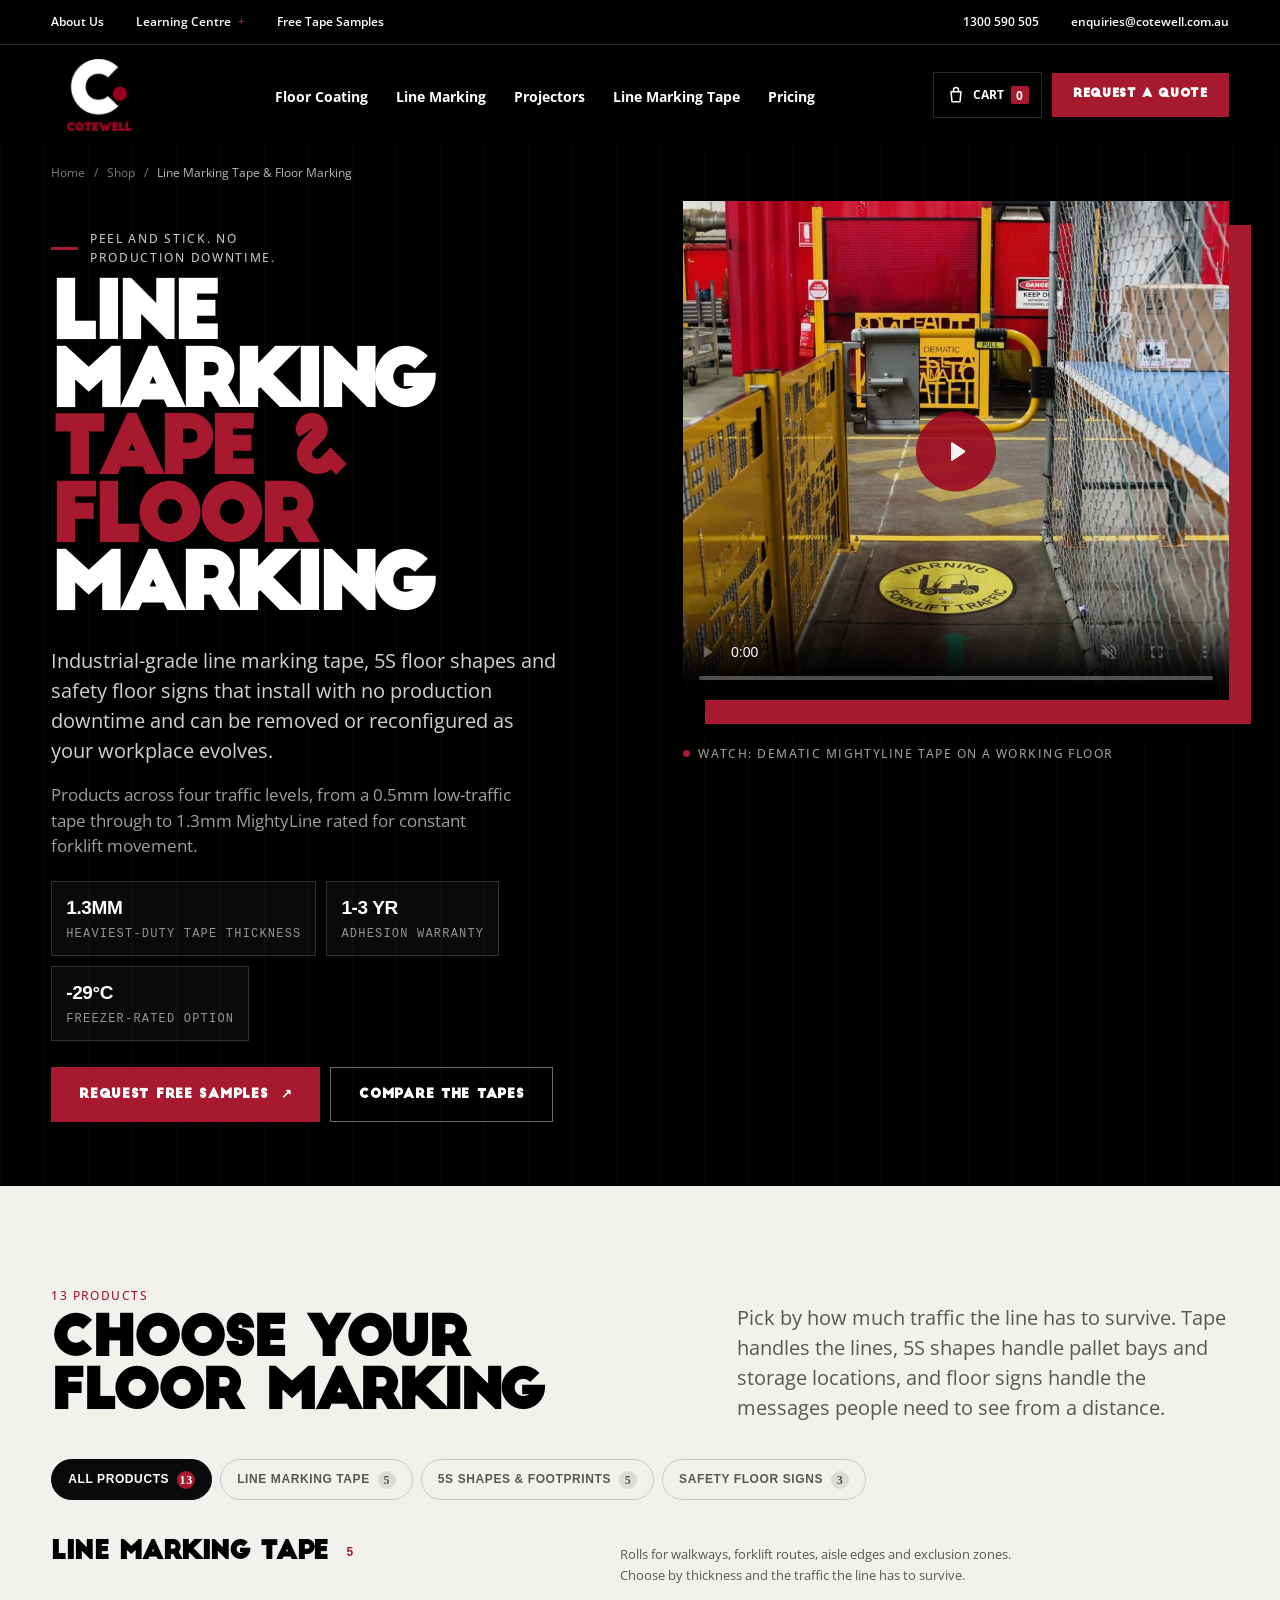
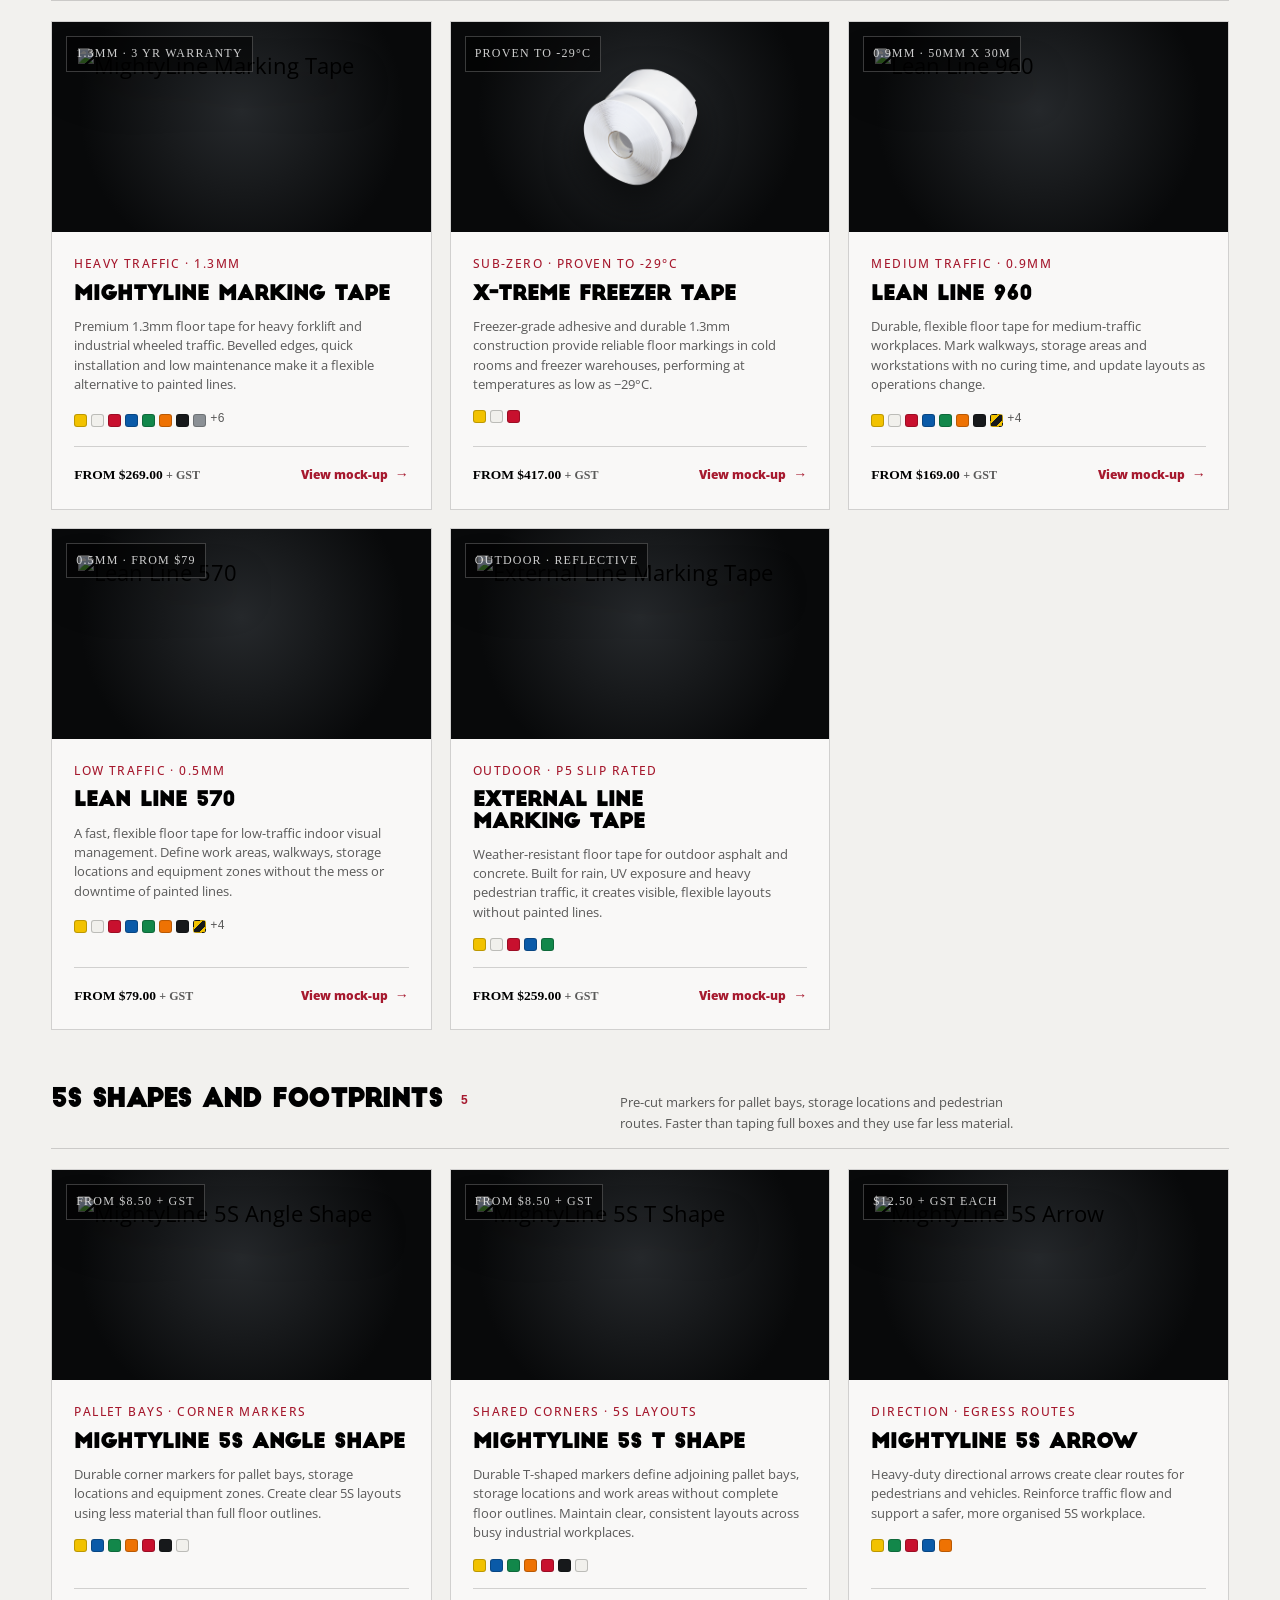
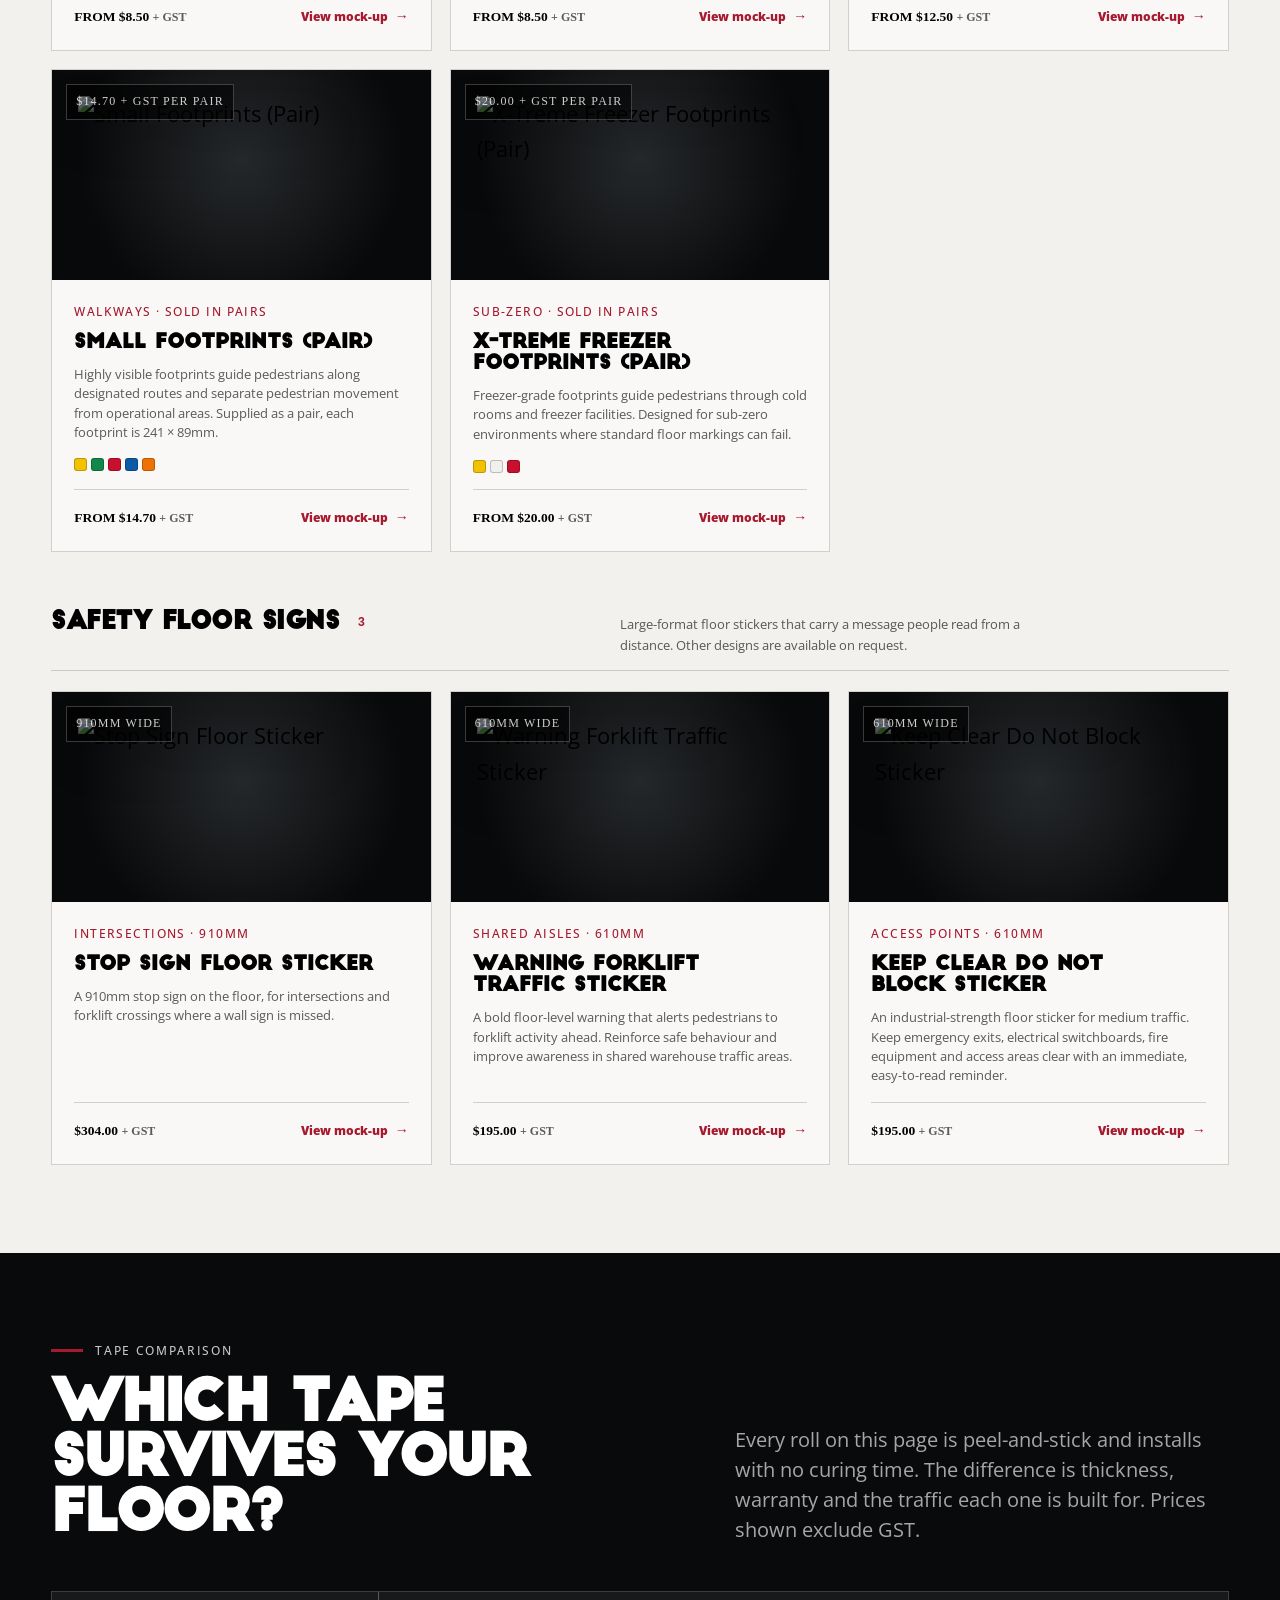
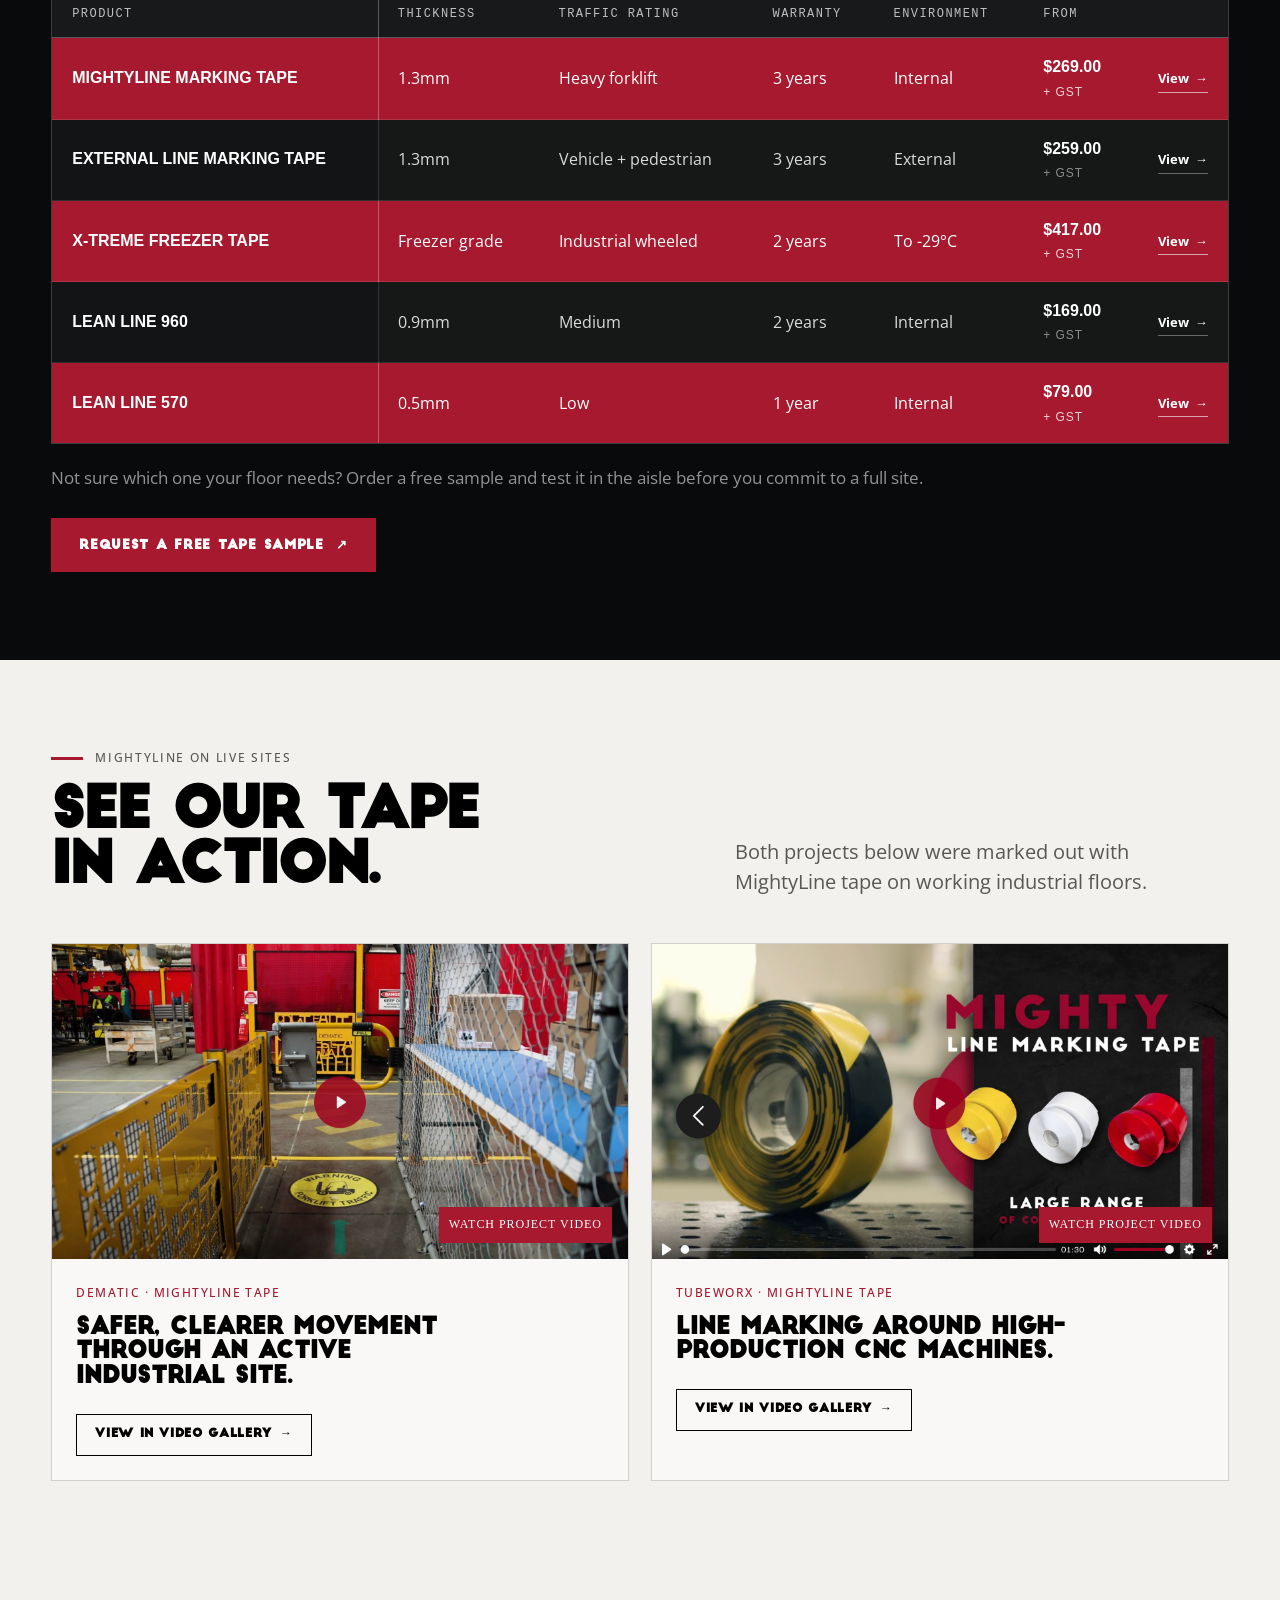
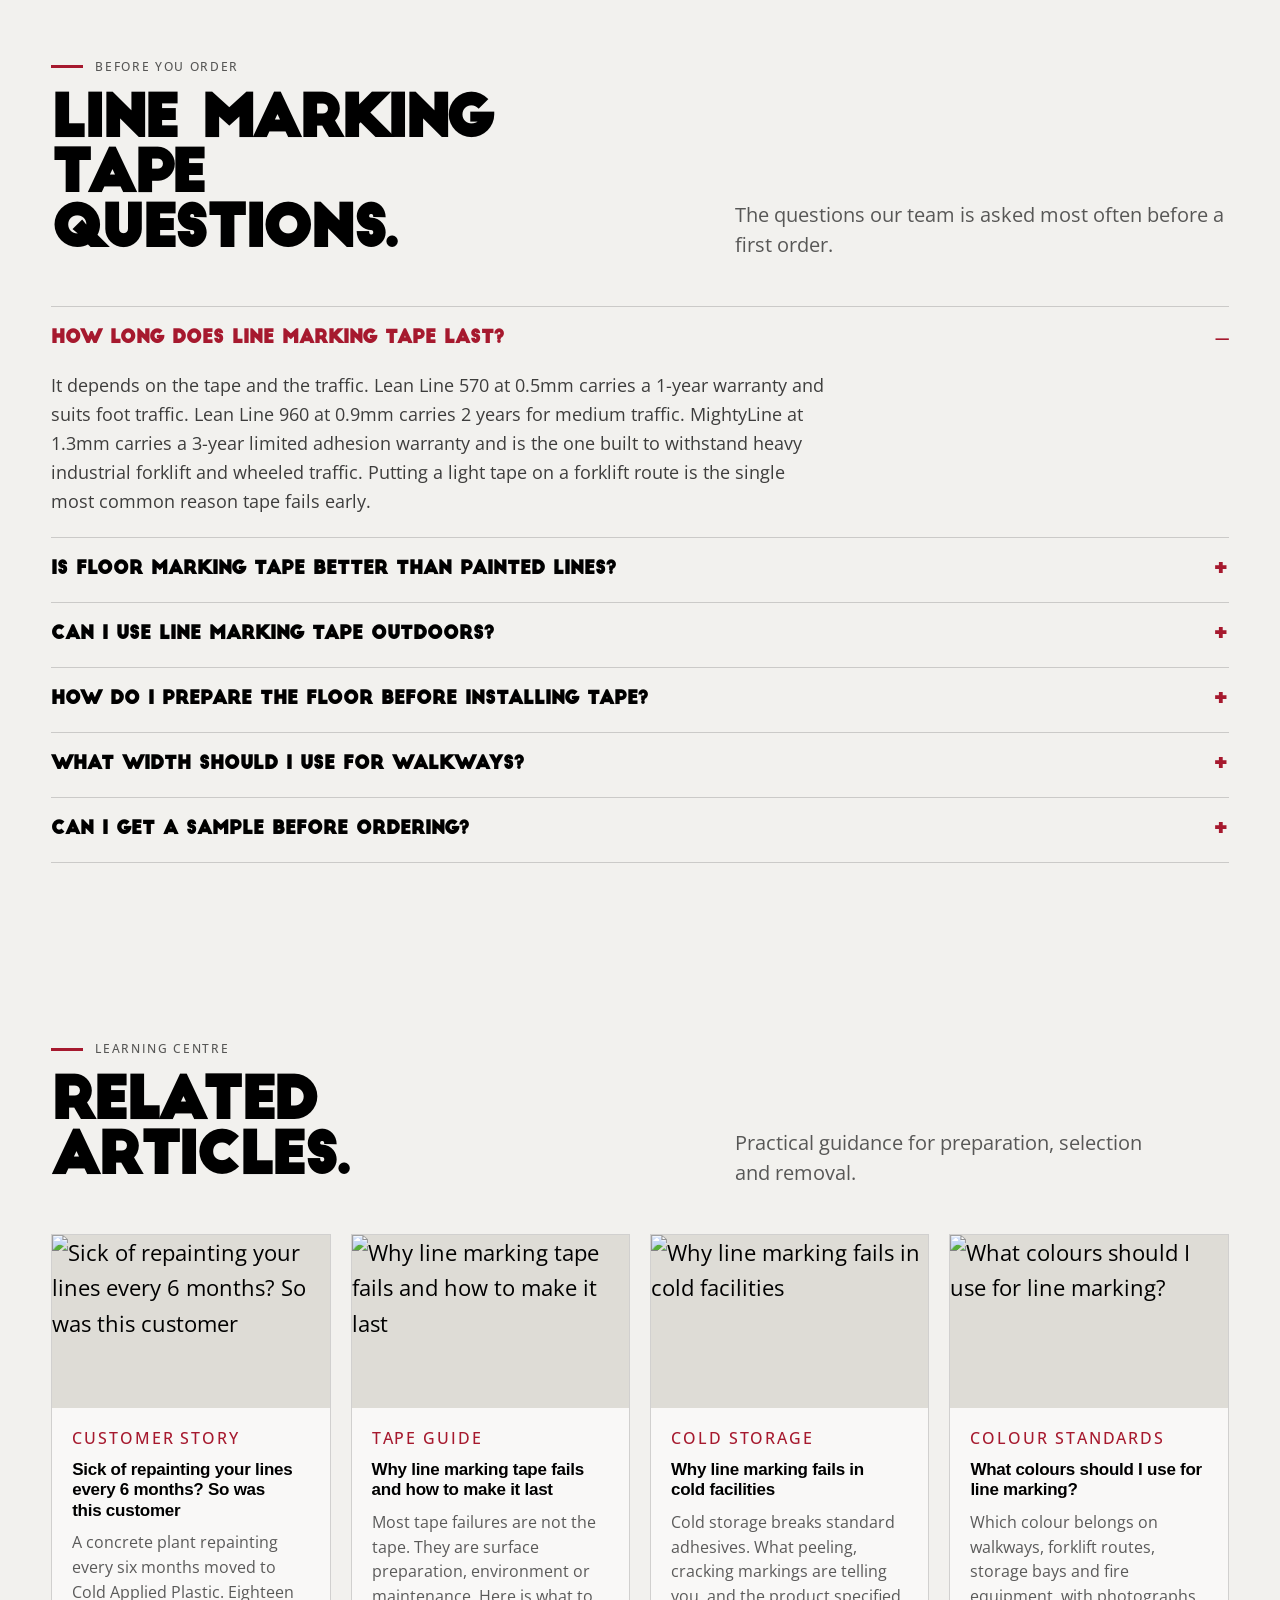
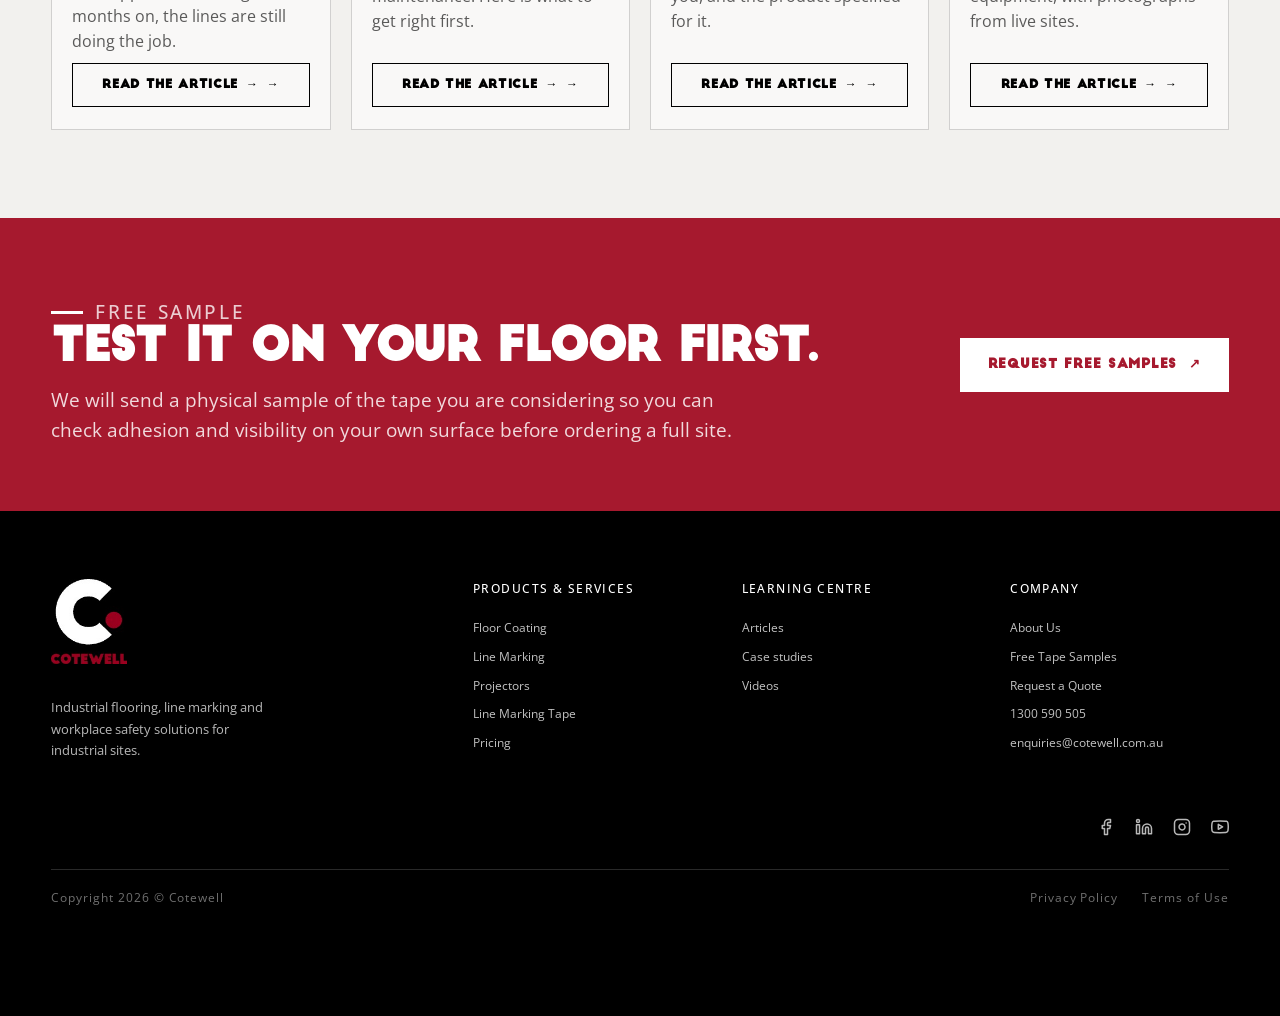
==== commit 7a33db5c: "Update font assets in deploy workflow, layout, and typography" ====
--- a/index.html
+++ b/index.html
@@ -387,52 +387,36 @@
     <div class="shell footer-grid">
       <div class="footer-brand">
         <a class="brand brand--footer" href="/">
-          <img class="brand-logo brand-logo--footer"
-            src="assets/media/cotewell-logo.jpeg"
-            alt="Cotewell" width="134" height="150">
+          <img class="brand-logo brand-logo--footer" src="assets/media/cotewell-logo.jpeg" alt="Cotewell" width="134" height="150">
         </a>
         <p>Industrial flooring, line marking and<br>workplace safety solutions for industrial sites.</p>
-        <div class="footer-contact">
-          <a href="tel:1300590505">1300 590 505</a>
-          <a href="mailto:enquiries@cotewell.com.au">enquiries@cotewell.com.au</a>
-        </div>
       </div>
 
       <div>
-        <strong class="mono">Services</strong>
+        <strong class="mono">Products &amp; Services</strong>
         <a href="/service/floor-coating-and-sealing/">Floor Coating</a>
         <a href="/service/line-markings/">Line Marking</a>
         <a href="/product-category/line-marking-projector/">Projectors</a>
-        <a href="/concrete-repair/">Concrete Repair</a>
+        <a href="#category" data-category-link>Line Marking Tape</a>
+        <a href="/cost-calculator/">Pricing</a>
       </div>
 
       <div>
-        <strong class="mono">Shop</strong>
-        <a href="#category" data-category-link>Line Marking Tape</a>
-        <a href="/product-category/shapes/">5S Shapes &amp; Footprints</a>
-        <a href="/product-category/signage/">Floor Signage</a>
-        <a href="/request-free-sample/">Free Samples</a>
+        <strong class="mono">Learning Centre</strong>
+        <a href="/learning-centre/#articles">Articles</a>
+        <a href="/video-gallery/">Case studies</a>
+        <a href="/video-gallery/">Videos</a>
       </div>
 
       <div>
         <strong class="mono">Company</strong>
         <a href="/our-story/">About Us</a>
-        <a href="/learning-centre/#articles">Articles</a>
-        <a href="/video-gallery/">Case Studies</a>
-        <a href="/video-gallery/">Videos</a>
         <a href="/request-free-sample/">Free Tape Samples</a>
-      </div>
-
-      <div>
-        <strong class="mono">Where We Work</strong>
-        <a href="#">Brisbane &amp; QLD</a>
-        <a href="#">Sydney &amp; NSW</a>
-        <a href="#">Melbourne &amp; VIC</a>
-        <a href="/cost-calculator/">Cost Guide</a>
-        <a href="#">Common Questions</a>
-      </div>
-    </div>
-
+        <a href="/request-quote/">Request a Quote</a>
+        <a href="tel:1300590505">1300 590 505</a>
+        <a href="mailto:enquiries@cotewell.com.au">enquiries@cotewell.com.au</a>
+      </div>
+    </div>
     <!-- Social icons -->
     <div class="shell footer-socials">
       <a href="#" aria-label="Facebook">
@@ -468,10 +452,10 @@
 
     <!-- Bottom bar -->
     <div class="shell footer-bottom">
-      <span>© 2026 Cotewell.</span>
+      <span>Copyright 2026 © Cotewell</span>
       <div class="footer-bottom-links">
-        <a href="#">Privacy</a>
-        <a href="#">Terms</a>
+        <a href="#">Privacy Policy</a>
+        <a href="#">Terms of Use</a>
       </div>
       <span data-footer-label style="display:none">Line marking tape &amp; floor marking mock-up</span>
     </div>
--- a/styles.css
+++ b/styles.css
@@ -24,7 +24,7 @@
   color: #111;
   border-bottom: 1px solid var(--line-dark);
   font-family: "IBM Plex Mono", monospace;
-  font-size: 10px;
+  font-size: 12px;
   letter-spacing: 0.06em;
   text-transform: uppercase;
 }
@@ -72,14 +72,14 @@
 .cart-link { min-height: 46px; display: inline-flex; align-items: center; gap: 7px; border: 1px solid var(--line-light); padding: 9px 12px; color: var(--white); font-size: 12px; font-weight: 700; text-transform: uppercase; }
 .cart-link:hover, .cart-link:focus-visible { border-color: var(--red); background: var(--red); }
 .cart-link svg { width: 20px; height: 20px; fill: none; stroke: currentColor; stroke-linecap: round; stroke-linejoin: round; stroke-width: 1.8; }
-.cart-link b { min-width: 18px; height: 18px; display: grid; place-items: center; border-radius: 2px; background: var(--red); color: var(--white); font-family: "Open Sans", sans-serif; font-size: 10px; font-weight: 700; }
+.cart-link b { min-width: 18px; height: 18px; display: grid; place-items: center; border-radius: 2px; background: var(--red); color: var(--white); font-family: "Open Sans", sans-serif; font-size: 12px; font-weight: 700; }
 .menu-toggle { display: none; border: 1px solid var(--white); border-radius: 2px; padding: 11px; background: transparent; color: var(--white); }
 
 @media (max-width: 1060px) {
   .utility__links { gap: 12px; }
   .main-nav { grid-template-columns: 76px 1fr auto; gap: 16px; }
   .primary { gap: 14px; }
-  .primary a { font-size: 11px; }
+  .primary a { font-size: 12px; }
 }
 @media (max-width: 820px) {
   .utility__inner { justify-content: flex-end; }
@@ -97,7 +97,7 @@
 }
 @media (max-width: 520px) {
   .cart-link { display: none; }
-  .header-cta { min-height: 40px; padding: 10px 15px; font-size: 10.5px; }
+  .header-cta { min-height: 40px; padding: 10px 15px; font-size: 12px; }
   .brand-logo { width: 43px; height: 48px; }
 }
 
@@ -206,7 +206,7 @@
   background: rgba(255,255,255,.04);
   color: rgba(255,255,255,.56);
   font-family: "IBM Plex Mono", monospace;
-  font-size: 9px;
+  font-size: 12px;
   letter-spacing: .1em;
   text-transform: uppercase;
 }
@@ -236,14 +236,14 @@
   background: transparent;
   color: var(--muted-dark);
   font-family: "Archivo", sans-serif;
-  font-size: 11.5px;
+  font-size: 12px;
   font-weight: 700;
   letter-spacing: .05em;
   text-transform: uppercase;
   cursor: pointer;
   transition: background 160ms ease, color 160ms ease, border-color 160ms ease;
 }
-.filter-chip b { min-width: 18px; height: 18px; display: grid; place-items: center; border-radius: 50%; background: rgba(0,0,0,.09); font-family: "IBM Plex Mono"; font-size: 9px; }
+.filter-chip b { min-width: 18px; height: 18px; display: grid; place-items: center; border-radius: 50%; background: rgba(0,0,0,.09); font-family: "IBM Plex Mono"; font-size: 12px; }
 .filter-chip:hover { border-color: rgba(0,0,0,.4); color: var(--black); }
 .filter-chip.is-active { background: var(--ink); border-color: var(--ink); color: var(--white); }
 .filter-chip.is-active b { background: var(--red); color: var(--white); }
@@ -254,7 +254,7 @@
 .group-block[hidden] { display: none; }
 .group-head { display: grid; grid-template-columns: 1fr 1.15fr; gap: 40px; align-items: baseline; margin-bottom: 20px; padding-bottom: 14px; border-bottom: 1px solid var(--line-dark); }
 .group-head h3 { margin: 0; font-size: 25px; line-height: 1.05; letter-spacing: -.02em; text-transform: uppercase; }
-.group-head h3 em { margin-left: 8px; color: var(--signal); font-family: "IBM Plex Mono", monospace; font-size: 11px; font-style: normal; vertical-align: middle; }
+.group-head h3 em { margin-left: 8px; color: var(--signal); font-family: "IBM Plex Mono", monospace; font-size: 12px; font-style: normal; vertical-align: middle; }
 .group-head p { margin: 0; max-width: 60ch; color: var(--muted-dark); font-size: 13px; line-height: 1.6; }
 .group-grid { display: grid; grid-template-columns: repeat(3, 1fr); gap: 18px; }
 
@@ -268,20 +268,20 @@
 .tape-card:hover { transform: translateY(-5px); border-color: rgba(0,0,0,.3); box-shadow: 0 18px 42px rgba(0,0,0,.1); }
 .tape-card__media { position: relative; display: grid; place-items: center; height: 210px; overflow: hidden; background: radial-gradient(circle at 50% 42%, #26292c, #08090a 72%); }
 .tape-card__media img { position: absolute; z-index: 3; inset: 0; width: 100%; height: 100%; padding: 26px; object-fit: contain; filter: drop-shadow(0 18px 18px rgba(0,0,0,.55)); }
-.product-badge { position: absolute; z-index: 4; top: 14px; left: 14px; padding: 7px 9px; border: 1px solid rgba(255,255,255,.22); background: rgba(0,0,0,.58); color: rgba(255,255,255,.8); font-family: "IBM Plex Mono"; font-size: 8px; letter-spacing: .1em; text-transform: uppercase; }
+.product-badge { position: absolute; z-index: 4; top: 14px; left: 14px; padding: 7px 9px; border: 1px solid rgba(255,255,255,.22); background: rgba(0,0,0,.58); color: rgba(255,255,255,.8); font-family: "IBM Plex Mono"; font-size: 12px; letter-spacing: .1em; text-transform: uppercase; }
 .tape-card__copy { display: flex; flex: 1; flex-direction: column; padding: 22px; }
 .tape-card__copy .mono { margin: 0 0 11px; color: var(--signal); }
 .tape-card__copy h3 { margin: 0; font-size: 20px; line-height: 1.06; text-transform: uppercase; }
 .tape-card__copy > p:not(.mono) { margin: 11px 0 16px; color: var(--muted-dark); font-size: 12.5px; line-height: 1.55; }
 .tape-card__footer { display: flex; align-items: baseline; justify-content: space-between; gap: 14px; margin-top: auto; padding-top: 15px; border-top: 1px solid var(--line-dark); }
 .tape-card__footer strong { font-family: "Archivo"; font-size: 13.5px; text-transform: uppercase; }
-.tape-card__footer strong small { color: var(--muted-dark); font-size: 9px; }
-.tape-card__footer > span { white-space: nowrap; color: var(--red); font-size: 11.5px; font-weight: 800; }
+.tape-card__footer strong small { color: var(--muted-dark); font-size: 12px; }
+.tape-card__footer > span { white-space: nowrap; color: var(--red); font-size: 12px; font-weight: 800; }
 .tape-card__footer b { margin-left: 4px; font-size: 14px; }
 
 .mini-swatches { display: flex; flex-wrap: wrap; align-items: center; gap: 4px; margin-bottom: 16px; }
 .mini-swatches i { width: 13px; height: 13px; border: 1px solid rgba(0,0,0,.22); border-radius: 3px; }
-.mini-swatches em { color: var(--muted-dark); font-family: "IBM Plex Mono", monospace; font-size: 9px; font-style: normal; }
+.mini-swatches em { color: var(--muted-dark); font-family: "IBM Plex Mono", monospace; font-size: 12px; font-style: normal; }
 
 
 .product-hero {
@@ -299,7 +299,7 @@
   gap: 9px;
   margin-bottom: 18px;
   color: rgba(255,255,255,.48);
-  font-size: 11px;
+  font-size: 12px;
 }
 .breadcrumbs a:hover { color: var(--white); }
 .breadcrumbs span:last-child { color: rgba(255,255,255,.72); }
@@ -355,7 +355,7 @@
   display: block;
   margin-bottom: 8px;
   color: rgba(255,255,255,.55);
-  font-size: 9.5px;
+  font-size: 12px;
 }
 .gallery-label b {
   margin-left: 6px;
@@ -413,7 +413,7 @@
   background: rgba(0,0,0,.5);
   color: rgba(255,255,255,.72);
   font-family: "IBM Plex Mono";
-  font-size: 9px;
+  font-size: 12px;
   letter-spacing: .11em;
   text-transform: uppercase;
 }
@@ -446,7 +446,7 @@
   background: rgba(255,255,255,.04);
   color: rgba(255,255,255,.52);
   font-family: "IBM Plex Mono", monospace;
-  font-size: 8.5px;
+  font-size: 12px;
   letter-spacing: .1em;
   text-transform: uppercase;
 }
@@ -507,9 +507,9 @@
 .secondary-actions .text-link { color: rgba(255,255,255,.72); font-size: 12.5px; }
 
 .price { display: flex; align-items: baseline; gap: 8px; margin-bottom: 17px; }
-.price > span { margin-right: auto; color: rgba(255,255,255,.52); font-family: "IBM Plex Mono"; font-size: 9px; letter-spacing: .1em; text-transform: uppercase; }
+.price > span { margin-right: auto; color: rgba(255,255,255,.52); font-family: "IBM Plex Mono"; font-size: 12px; letter-spacing: .1em; text-transform: uppercase; }
 .price strong { font-family: "Archivo"; font-size: 30px; letter-spacing: -.03em; }
-.price small { color: rgba(255,255,255,.58); font-size: 11px; }
+.price small { color: rgba(255,255,255,.58); font-size: 12px; }
 .purchase-controls { display: grid; grid-template-columns: 130px 1fr; gap: 12px; }
 .quantity { min-height: 56px; display: grid; grid-template-columns: 40px 1fr 40px; border: 1px solid rgba(255,255,255,.3); border-radius: 999px; overflow: hidden; }
 .quantity button { border: 0; background: transparent; color: #fff; cursor: pointer; font-size: 18px; }
@@ -517,7 +517,7 @@
 .quantity input { min-width: 0; width: 100%; border: 0; background: transparent; color: #fff; text-align: center; outline: 0; appearance: textfield; }
 .quantity input::-webkit-outer-spin-button, .quantity input::-webkit-inner-spin-button { margin: 0; appearance: none; }
 .add-to-cart { width: 100%; }
-.purchase-note { margin: 12px 0 0; color: rgba(255,255,255,.55); font-size: 11px; }
+.purchase-note { margin: 12px 0 0; color: rgba(255,255,255,.55); font-size: 12px; }
 .purchase-note a { color: #fff; font-weight: 800; text-decoration: underline; text-underline-offset: 3px; }
 .cart-confirmation { margin-top: 13px; padding: 11px 13px; border: 1px solid rgba(255,255,255,.22); background: rgba(255,255,255,.07); color: #fff; font-size: 12px; }
 
@@ -558,7 +558,7 @@
   background: var(--red);
   color: #fff;
   font-family: "IBM Plex Mono", monospace;
-  font-size: 9.5px;
+  font-size: 12px;
   letter-spacing: 0;
 }
 .feature h3 {
@@ -590,7 +590,7 @@
 .project-card:hover { transform: translateY(-5px); border-color: rgba(255,255,255,.38); }
 .project-card__media { position: relative; height: 315px; overflow: hidden; background: #050607; }
 .project-card__media img { width: 100%; height: 100%; object-fit: cover; }
-.project-card__media span { position: absolute; right: 16px; bottom: 16px; padding: 8px 10px; background: var(--red); color: #fff; font-family: "IBM Plex Mono"; font-size: 11px; letter-spacing: .08em; text-transform: uppercase; }
+.project-card__media span { position: absolute; right: 16px; bottom: 16px; padding: 8px 10px; background: var(--red); color: #fff; font-family: "IBM Plex Mono"; font-size: 12px; letter-spacing: .08em; text-transform: uppercase; }
 .project-card__copy { padding: 24px; }
 .project-card__copy .mono { margin: 0 0 14px; color: rgba(255,255,255,.72); }
 .project-card__copy h3 { max-width: 430px; margin: 0 0 20px; font-size: 23px; line-height: 1.08; text-transform: uppercase; }
@@ -695,7 +695,7 @@
   white-space: nowrap;
   font-variant-numeric: tabular-nums;
 }
-.compare-table td.num small { display: block; margin-top: 2px; color: rgba(255,255,255,.5); font-size: 11px; font-weight: 500; letter-spacing: .08em; text-transform: uppercase; }
+.compare-table td.num small { display: block; margin-top: 2px; color: rgba(255,255,255,.5); font-size: 12px; font-weight: 500; letter-spacing: .08em; text-transform: uppercase; }
 .compare-table td.go { width: 96px; text-align: right; }
 .compare-table td.go a {
   display: inline-flex;
@@ -745,7 +745,7 @@
 }
 .spec-row .mono {
   color: rgba(255,255,255,.62);
-  font-size: 9.5px;
+  font-size: 12px;
   line-height: 1.5;
 }
 .spec-row strong {
@@ -790,19 +790,17 @@
   gap: 24px;
   padding: 20px 0;
   cursor: pointer;
-  font-family: "Archivo", sans-serif;
-  font-size: 17px;
-  font-weight: 800;
-  letter-spacing: -.01em;
+  font-family: "Big John", sans-serif;
+  font-size: 18px;
+  font-weight: 700;
+  line-height: 1.25;
   list-style: none;
 }
 .faq-item summary::-webkit-details-marker { display: none; }
 .faq-item summary::after { content: "+"; color: var(--signal); font-size: 24px; font-weight: 400; line-height: 1; }
-.faq-item[open] summary::after { content: "\2212"; }
-.faq-item summary:hover { color: var(--red); }
-.faq-item[open] > summary { color: var(--red); }
-.faq-item[open] > summary::after { color: var(--red); }
-.faq-item p { max-width: 82ch; margin: 0 0 22px; color: var(--muted-dark); font-size: 14px; line-height: 1.65; }
+.faq-item[open] summary::after { content: "\2013"; }
+.faq-item[open] summary { color: var(--red); }
+.faq-item p { max-width: 78ch; margin: 0 0 22px; color: rgba(0,0,0,.75); font-size: 18px; line-height: 1.6; }
 
 /* ------------------------------------------------------- sample band */
 .sample-band { padding: 66px 0; background: var(--red); color: var(--white); }
@@ -826,7 +824,7 @@
 /* 5-column grid: brand + 4 link columns */
 .footer-grid {
   display: grid;
-  grid-template-columns: 5fr repeat(4, 1fr);
+  grid-template-columns: 1.7fr repeat(3, 1fr);
   gap: 50px;
 }
 
@@ -895,7 +893,7 @@
   padding-top: 18px;
   color: rgba(255, 255, 255, .44);
   font-family: "Open Sans", sans-serif;
-  font-size: 10px;
+  font-size: 12px;
   letter-spacing: .08em;
 }
 
@@ -933,7 +931,7 @@
   .sticky-cta { padding: 10px 0; }
   .sticky-cta__prompt { display: none; }
   .sticky-cta__actions { width: 100%; display: grid; grid-template-columns: 1fr 1fr; gap: 8px; }
-  .sticky-cta .button { min-height: 44px; padding: 10px 8px; font-size: 10.5px; }
+  .sticky-cta .button { min-height: 44px; padding: 10px 8px; font-size: 12px; }
 }
 
 @media (max-width: 1100px) {
@@ -1005,18 +1003,17 @@
   .tape-card__copy h3 { font-size: 19px; }
   .tape-card__footer { align-items: flex-end; }
   .filter-bar { margin-bottom: 28px; }
-  .filter-chip { font-size: 10.5px; padding: 9px 13px; }
+  .filter-chip { font-size: 12px; padding: 9px 13px; }
   .hero-proof b { font-size: 17px; }
-  .faq-item summary { font-size: 15.5px; gap: 16px; }
   .sample-band { padding: 52px 0; }
   .sample-band__actions { display: grid; grid-template-columns: 1fr; width: 100%; }
   .product-hero { padding-top: 14px; padding-bottom: 54px; }
-  .breadcrumbs { white-space: nowrap; overflow: hidden; font-size: 9px; }
+  .breadcrumbs { white-space: nowrap; overflow: hidden; font-size: 12px; }
   .product-media { min-height: 380px; }
   .product-media:not(.product-media--photo) img { padding: 10% 14% 12%; }
   .product-thumb { width: 54px; height: 54px; }
   .product-photo { width: 92px; height: 60px; }
-  .product-media__tag { left: 14px; top: 14px; font-size: 7px; }
+  .product-media__tag { left: 14px; top: 14px; font-size: 12px; }
   .product-media__swatch-label { right: 14px; bottom: 14px; }
   .product-summary h1 { font-size: clamp(40px, 12.5vw, 58px); }
   .product-description { font-size: 15px; }
@@ -1041,7 +1038,7 @@
 
 @media (max-width: 520px) {
   .cart-link { display: none; }
-  .header-cta { min-height: 40px; padding: 10px 15px; font-size: 10.5px; }
+  .header-cta { min-height: 40px; padding: 10px 15px; font-size: 12px; }
   .brand-logo { width: 43px; height: 48px; }
 
 }
@@ -1091,7 +1088,7 @@
   .main-nav { gap: 24px; }
   .primary-nav { gap: 16px; font-size: 13px; }
   .utility-links { gap: 13px; }
-  .utility-nav { font-size: 11px; }
+  .utility-nav { font-size: 12px; }
 }
 @media (max-width: 1040px) {
   .utility-nav { flex-wrap: wrap; row-gap: 4px; padding-block: 6px; }
@@ -1152,7 +1149,7 @@
   gap: 8px;
   margin: 12px 0 0;
   color: rgba(255,255,255,.6);
-  font-size: 9.5px;
+  font-size: 12px;
 }
 .live-dot {
   width: 7px;
@@ -1235,7 +1232,7 @@
 .features-wrap .feature:nth-child(3n) { border-top-color: #6a3f9e; }
 .features-wrap .feature:nth-child(3n) > span { background: #6a3f9e; }
 
-.features-wrap .feature > span { width: 28px; height: 28px; font-size: 10.5px; }
+.features-wrap .feature > span { width: 28px; height: 28px; font-size: 12px; }
 .features-wrap .feature h3 { font-size: 17px; }
 .features-wrap .feature p { font-size: 16px; line-height: 1.55; color: rgba(0,0,0,.75); }
 
@@ -1298,7 +1295,7 @@
 .hero-video__frame img { width: 100%; height: 100%; display: block; object-fit: cover; filter: saturate(.75) contrast(1.08); transition: transform 500ms ease, filter 300ms ease; }
 .hero-video__shade { position: absolute; inset: 0; background: linear-gradient(135deg, rgba(0,0,0,.05), rgba(0,0,0,.54)); }
 .hero-video__play { position: absolute; top: 50%; left: 50%; display: grid; width: 68px; height: 68px; place-items: center; border: 1px solid rgba(255,255,255,.82); border-radius: 50%; color: var(--white); font-size: 18px; line-height: 1; transform: translate(-50%, -50%); transition: background 180ms ease, color 180ms ease, transform 180ms ease; }
-.hero-video__index { position: absolute; top: 18px; left: 18px; color: var(--white); font-family: "IBM Plex Mono", monospace; font-size: 11px; letter-spacing: .12em; text-transform: uppercase; }
+.hero-video__index { position: absolute; top: 18px; left: 18px; color: var(--white); font-family: "IBM Plex Mono", monospace; font-size: 12px; letter-spacing: .12em; text-transform: uppercase; }
 .hero-video__frame:hover img { transform: scale(1.035); filter: saturate(.92) contrast(1.04); }
 .hero-video__frame:hover .hero-video__play, .hero-video__frame:focus-visible .hero-video__play { background: var(--white); color: var(--black); transform: translate(-50%, -50%) scale(1.06); }
 .hero-video__frame:focus-visible { outline: 2px solid var(--white); outline-offset: 6px; }
@@ -1406,8 +1403,14 @@
 .features-wrap .applications strong, .features-wrap .applications li::before { color:var(--red); }
 .limitations ul { display:block; }
 .limitations li + li { margin-top:8px; }
-.faq-item summary, .faq-item[open] summary { color:var(--red); }
+.faq-item[open] summary { color:var(--red); }
 .video-card__media { aspect-ratio:16/9; }
 .video-card__media img { width:100%; height:100%; object-fit:contain; }
 
 .hero-video__caption { margin-top:44px; position:relative; z-index:1; }
+
+/* Mobile FAQ sizes, after the live-size layer so they win (matches projectors) */
+@media (max-width: 700px) {
+  .faq-item summary { font-size: 16px; gap: 16px; }
+  .faq-item p { font-size: 16.5px; }
+}
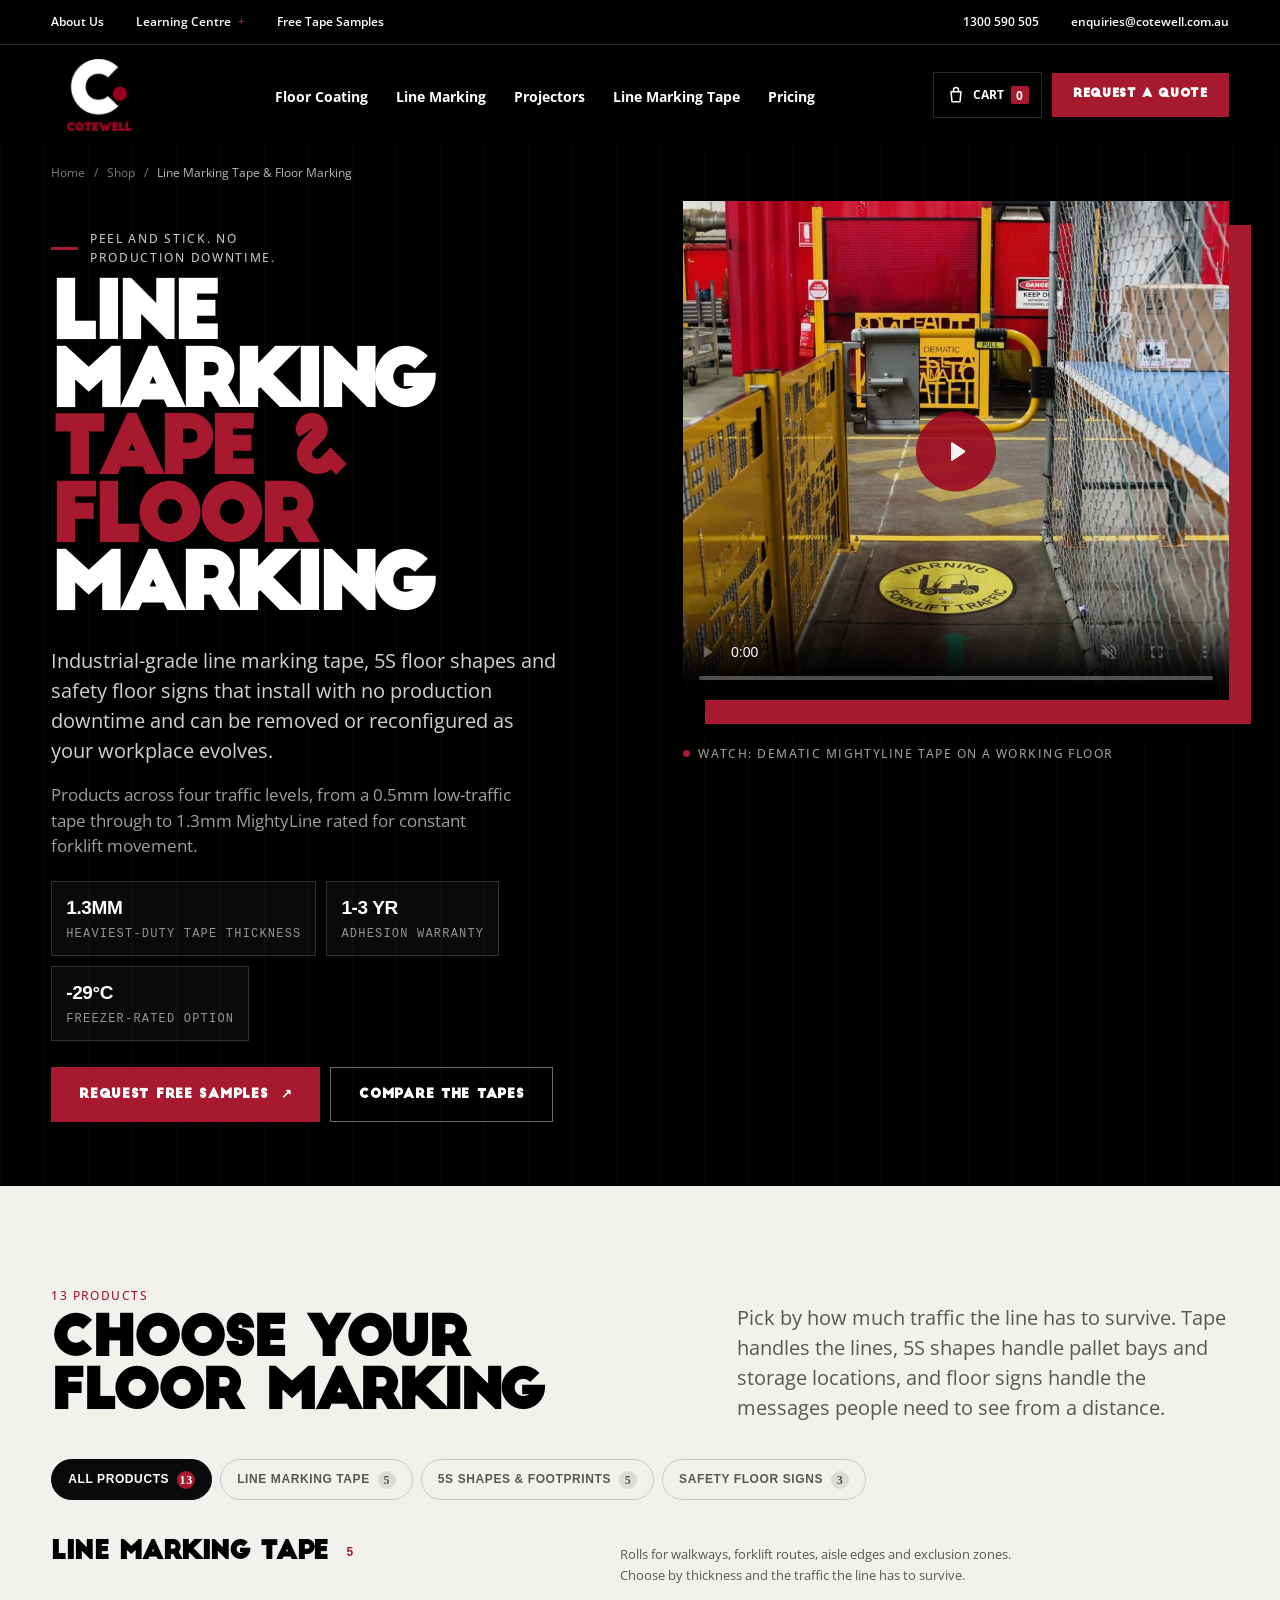
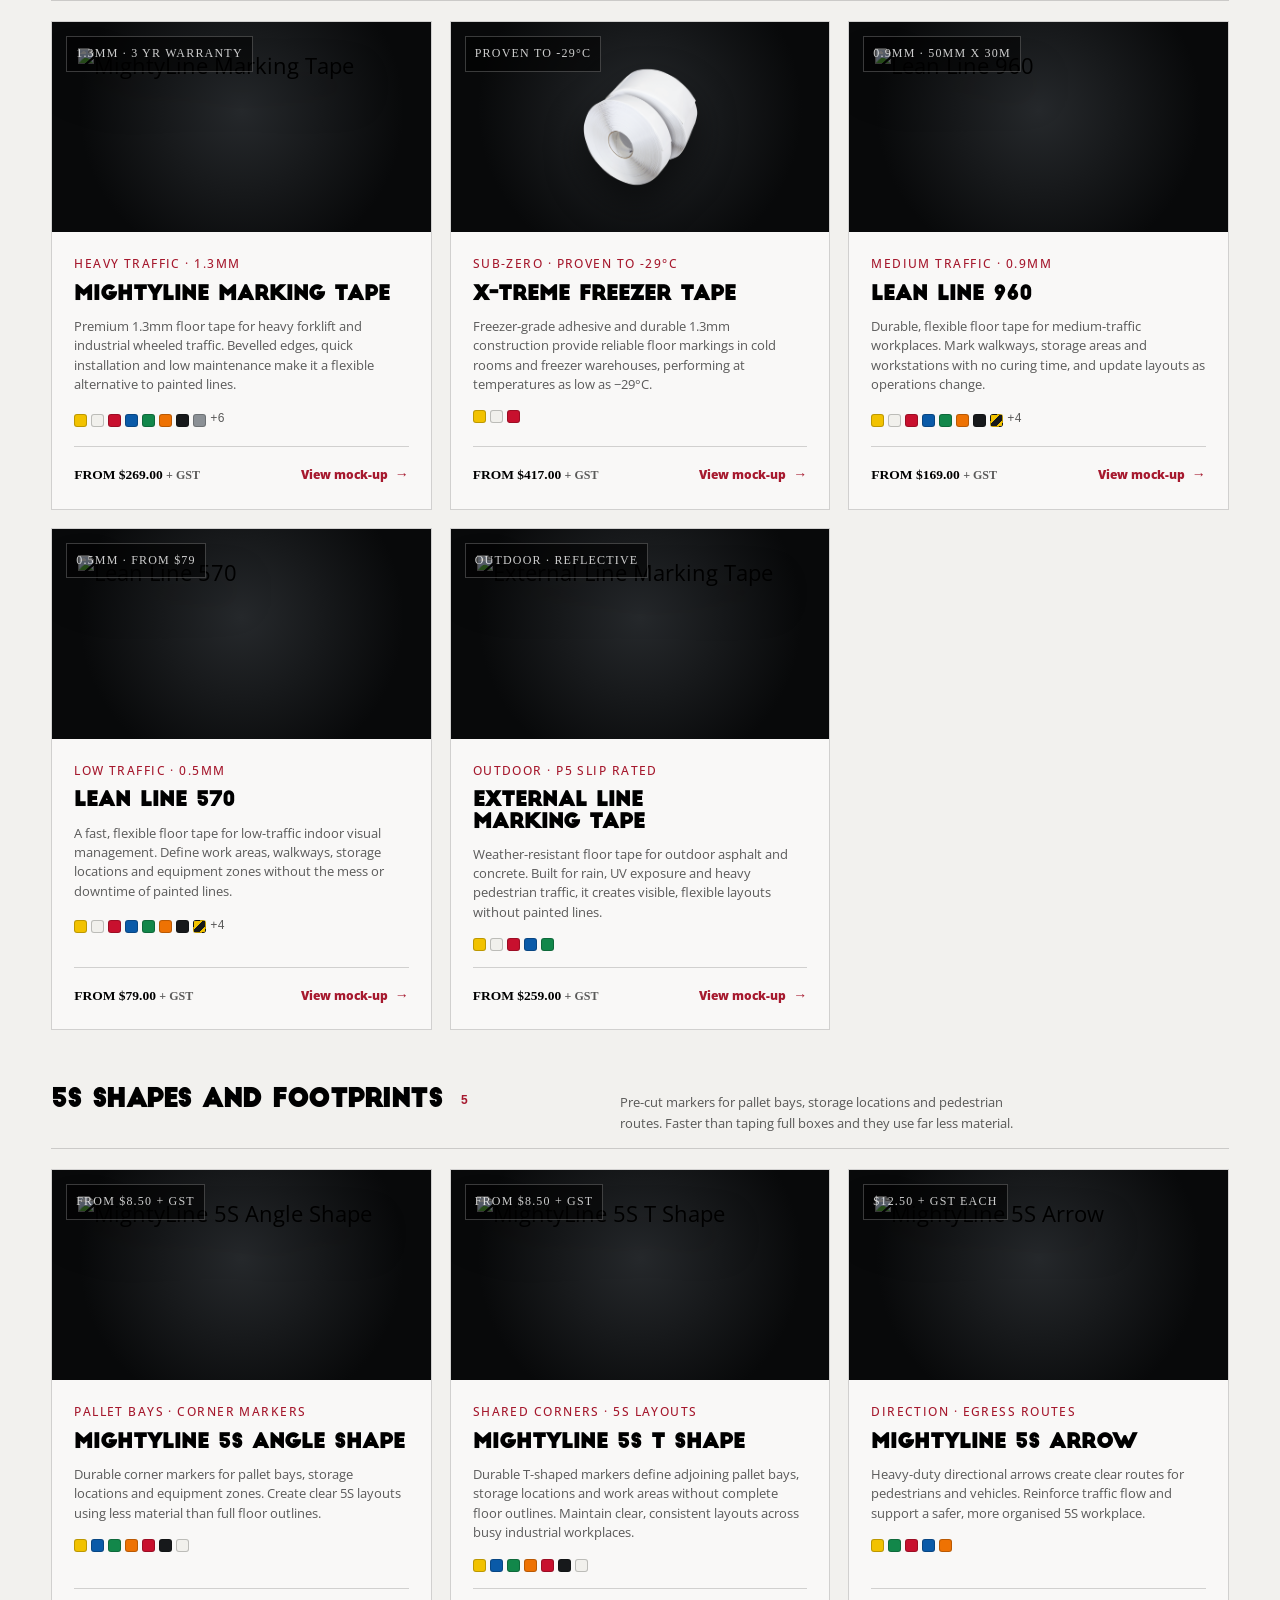
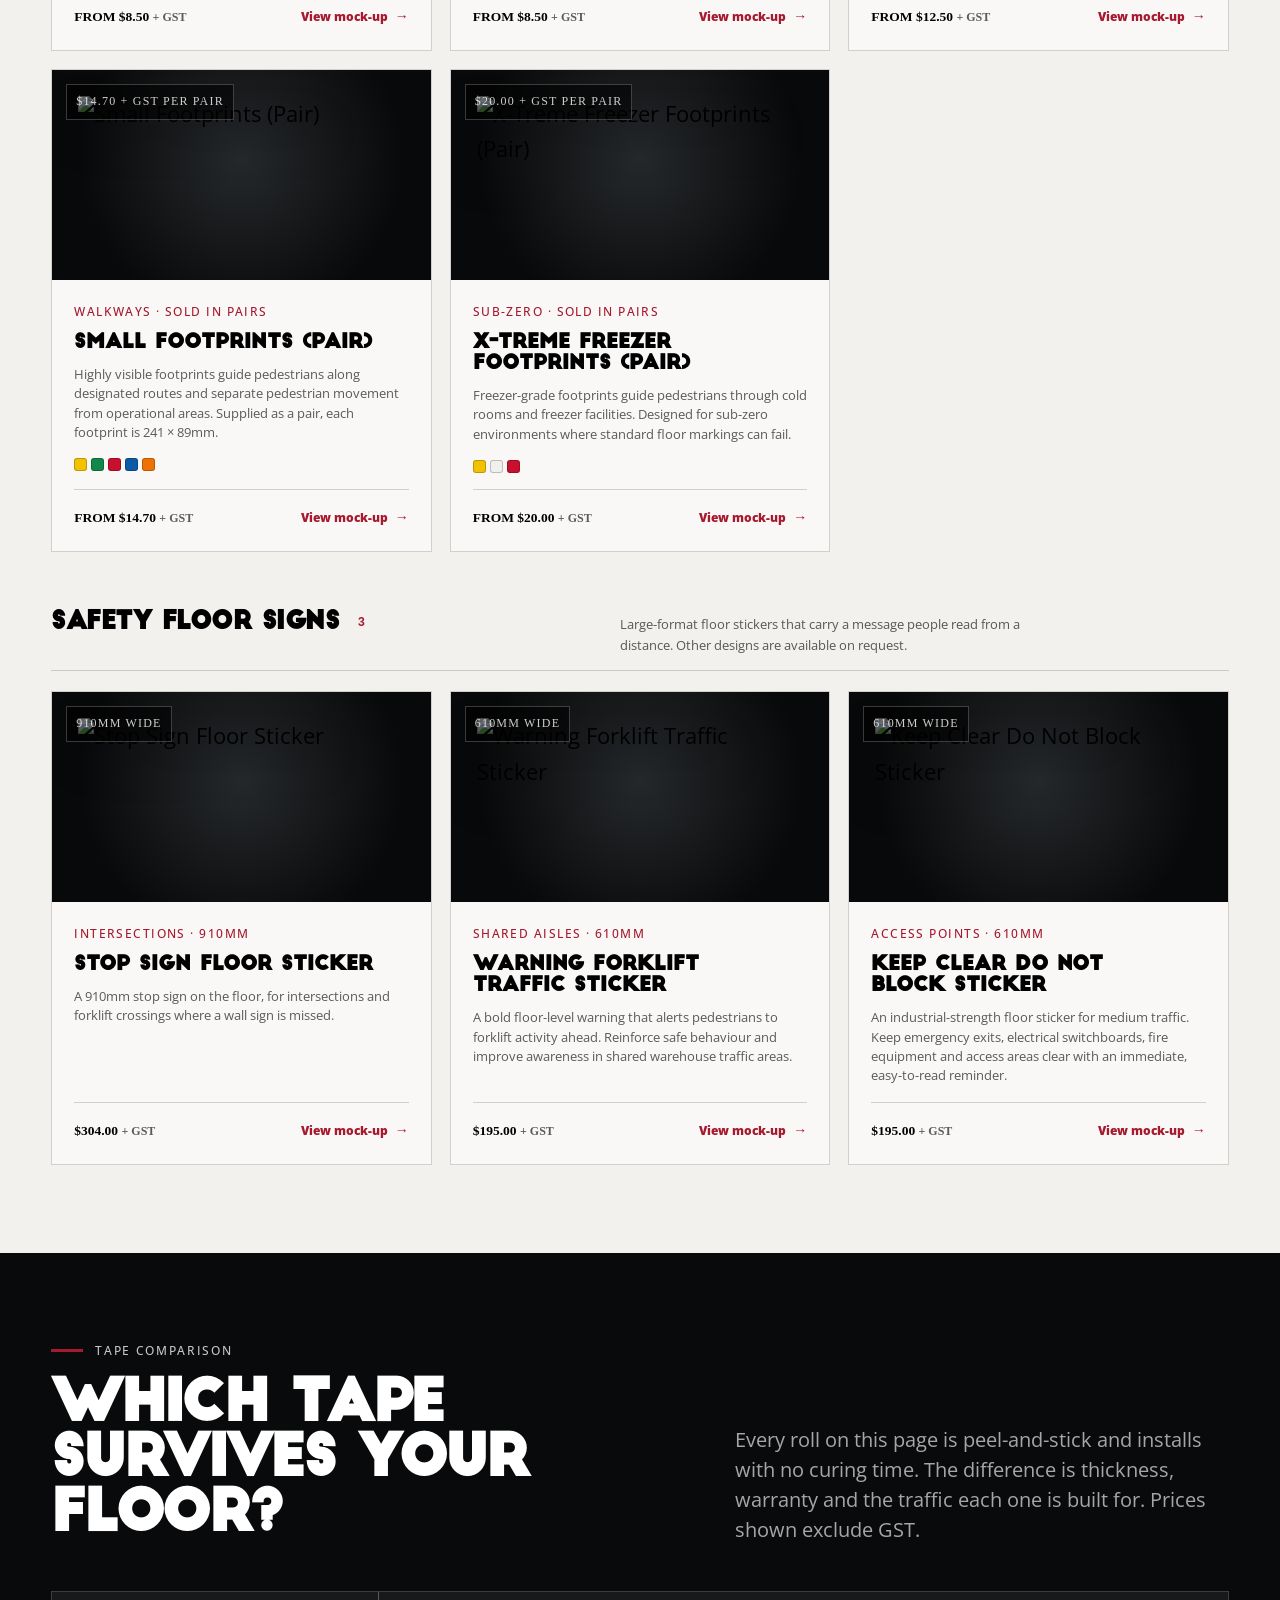
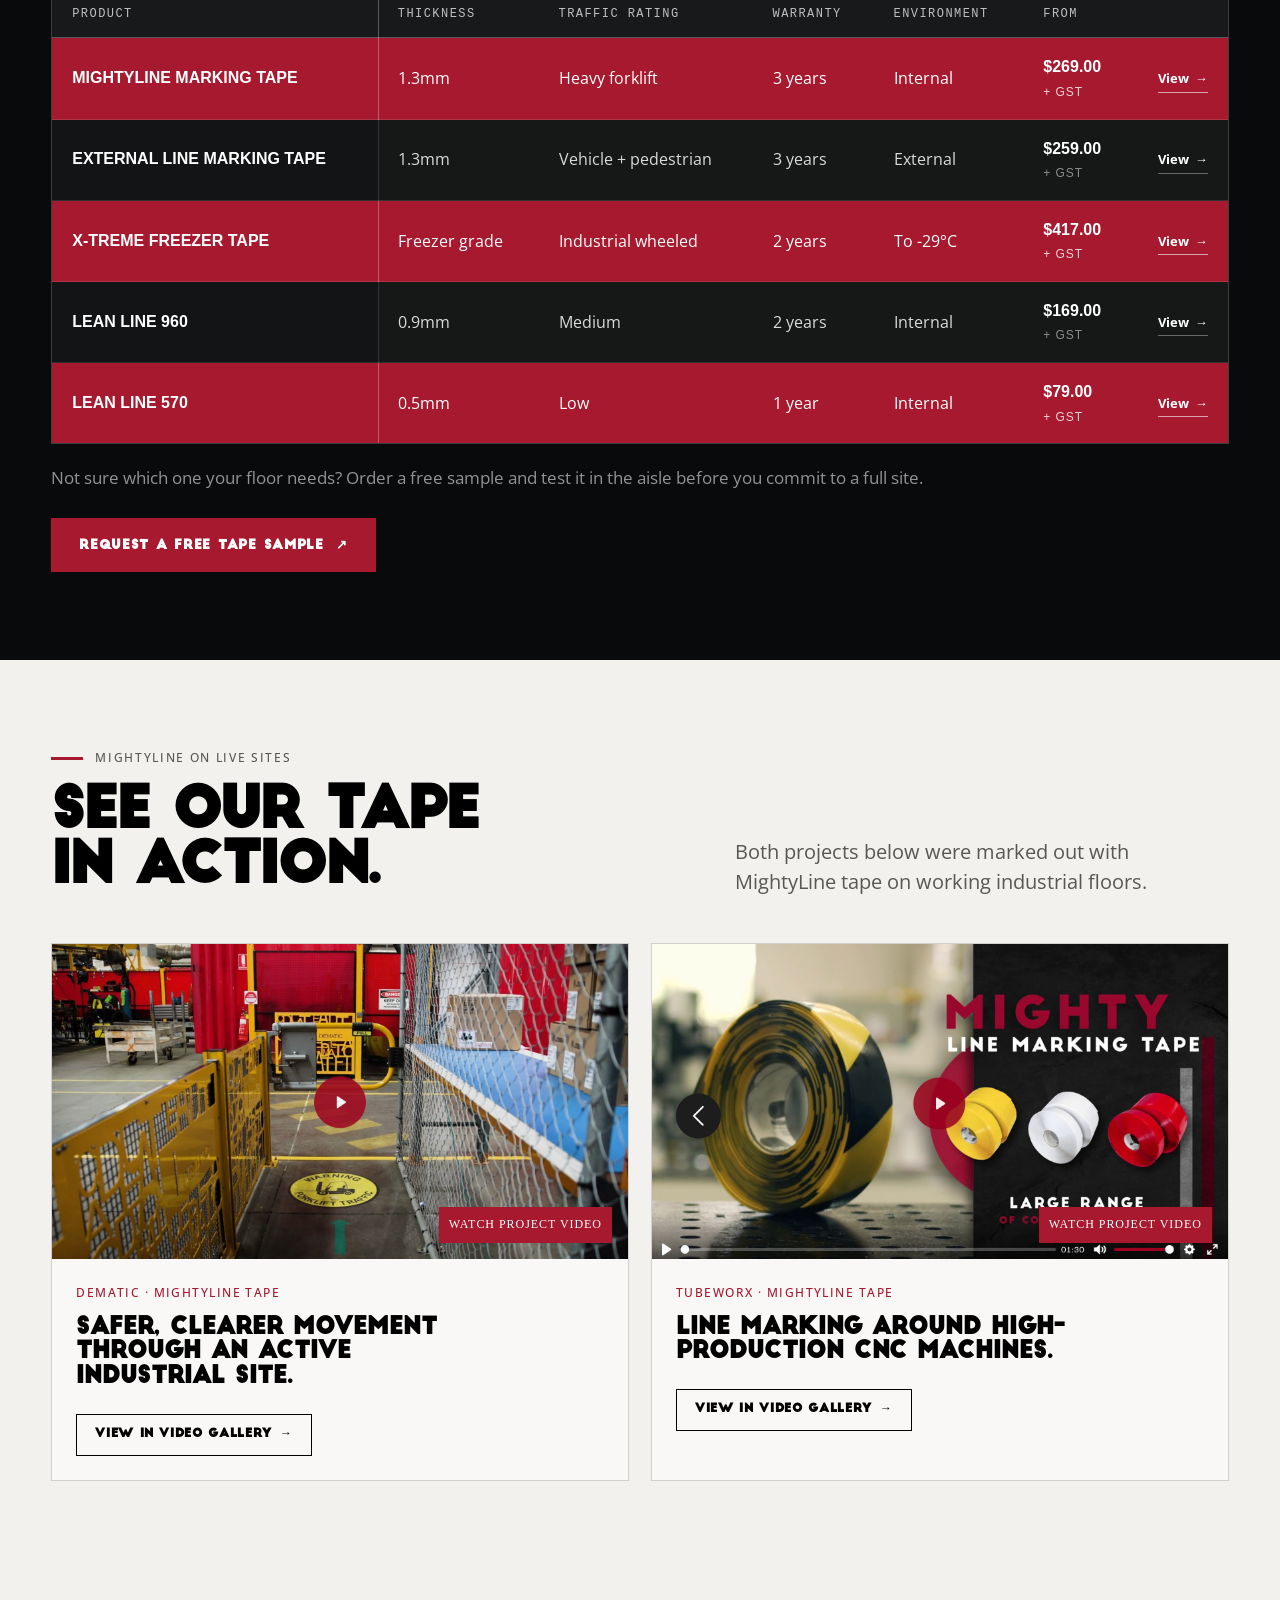
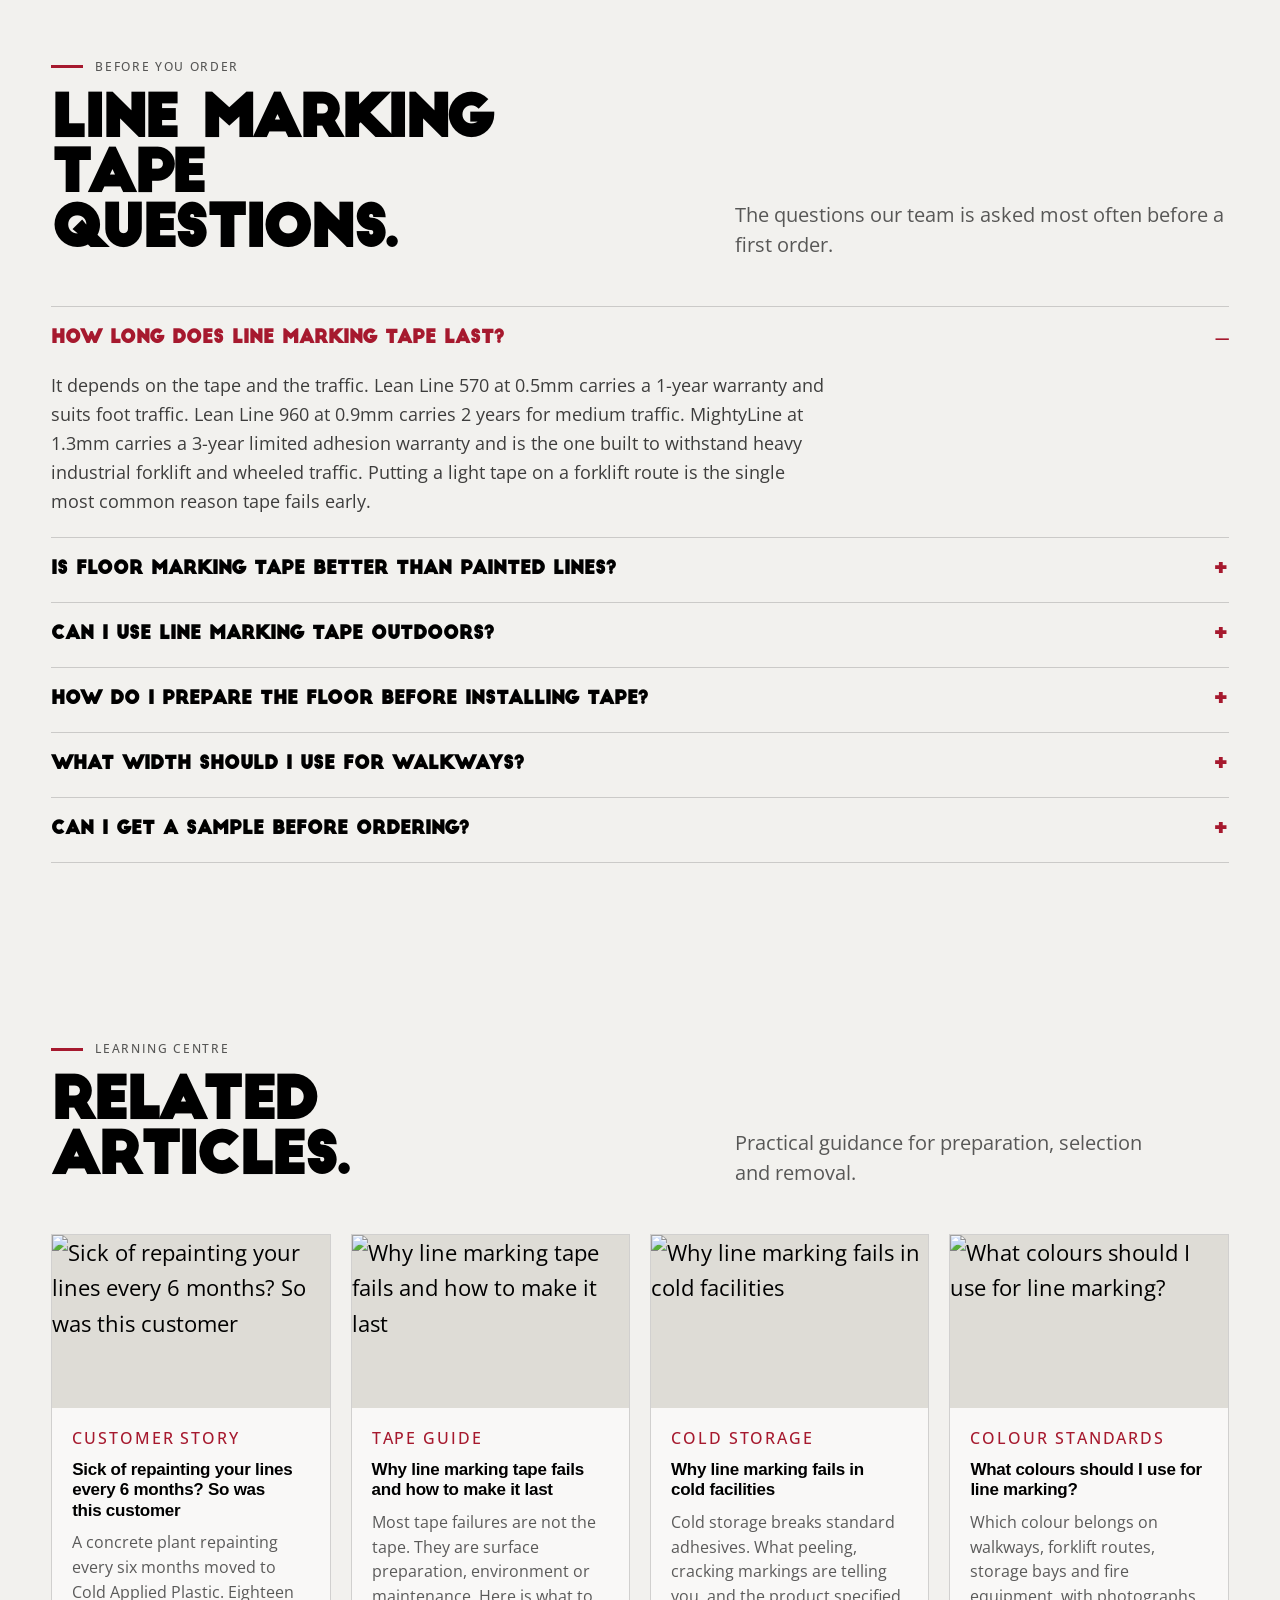
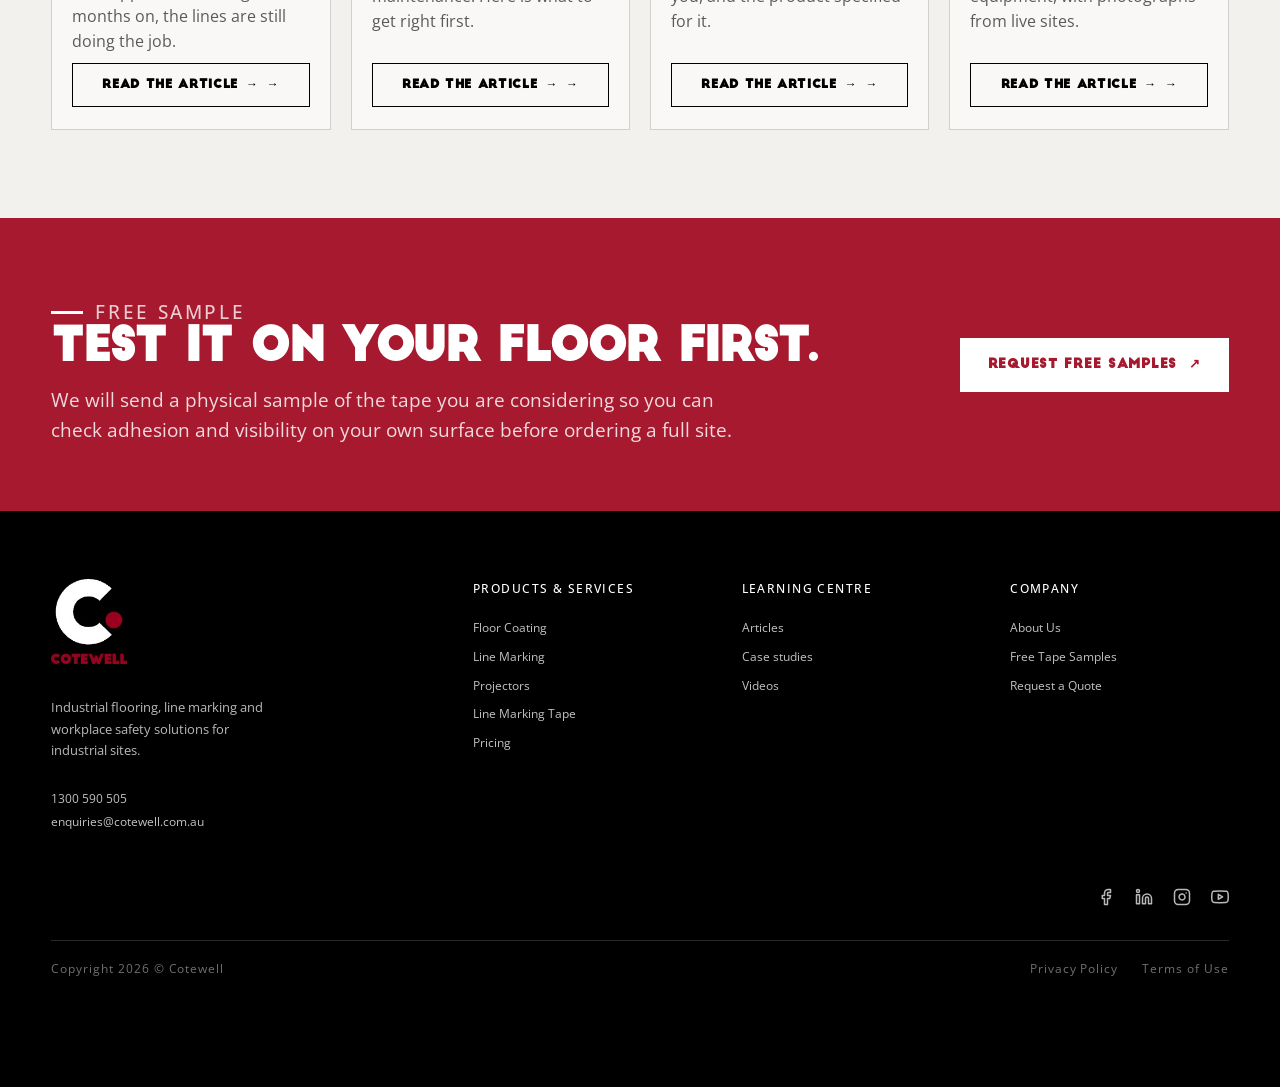
==== commit 46d250fa: "Move contact details below intro paragraph in footer" ====
--- a/index.html
+++ b/index.html
@@ -390,6 +390,10 @@
           <img class="brand-logo brand-logo--footer" src="assets/media/cotewell-logo.jpeg" alt="Cotewell" width="134" height="150">
         </a>
         <p>Industrial flooring, line marking and<br>workplace safety solutions for industrial sites.</p>
+        <div class="footer-contact">
+          <a href="tel:1300590505">1300 590 505</a>
+          <a href="mailto:enquiries@cotewell.com.au">enquiries@cotewell.com.au</a>
+        </div>
       </div>
 
       <div>
@@ -413,8 +417,6 @@
         <a href="/our-story/">About Us</a>
         <a href="/request-free-sample/">Free Tape Samples</a>
         <a href="/request-quote/">Request a Quote</a>
-        <a href="tel:1300590505">1300 590 505</a>
-        <a href="mailto:enquiries@cotewell.com.au">enquiries@cotewell.com.au</a>
       </div>
     </div>
     <!-- Social icons -->
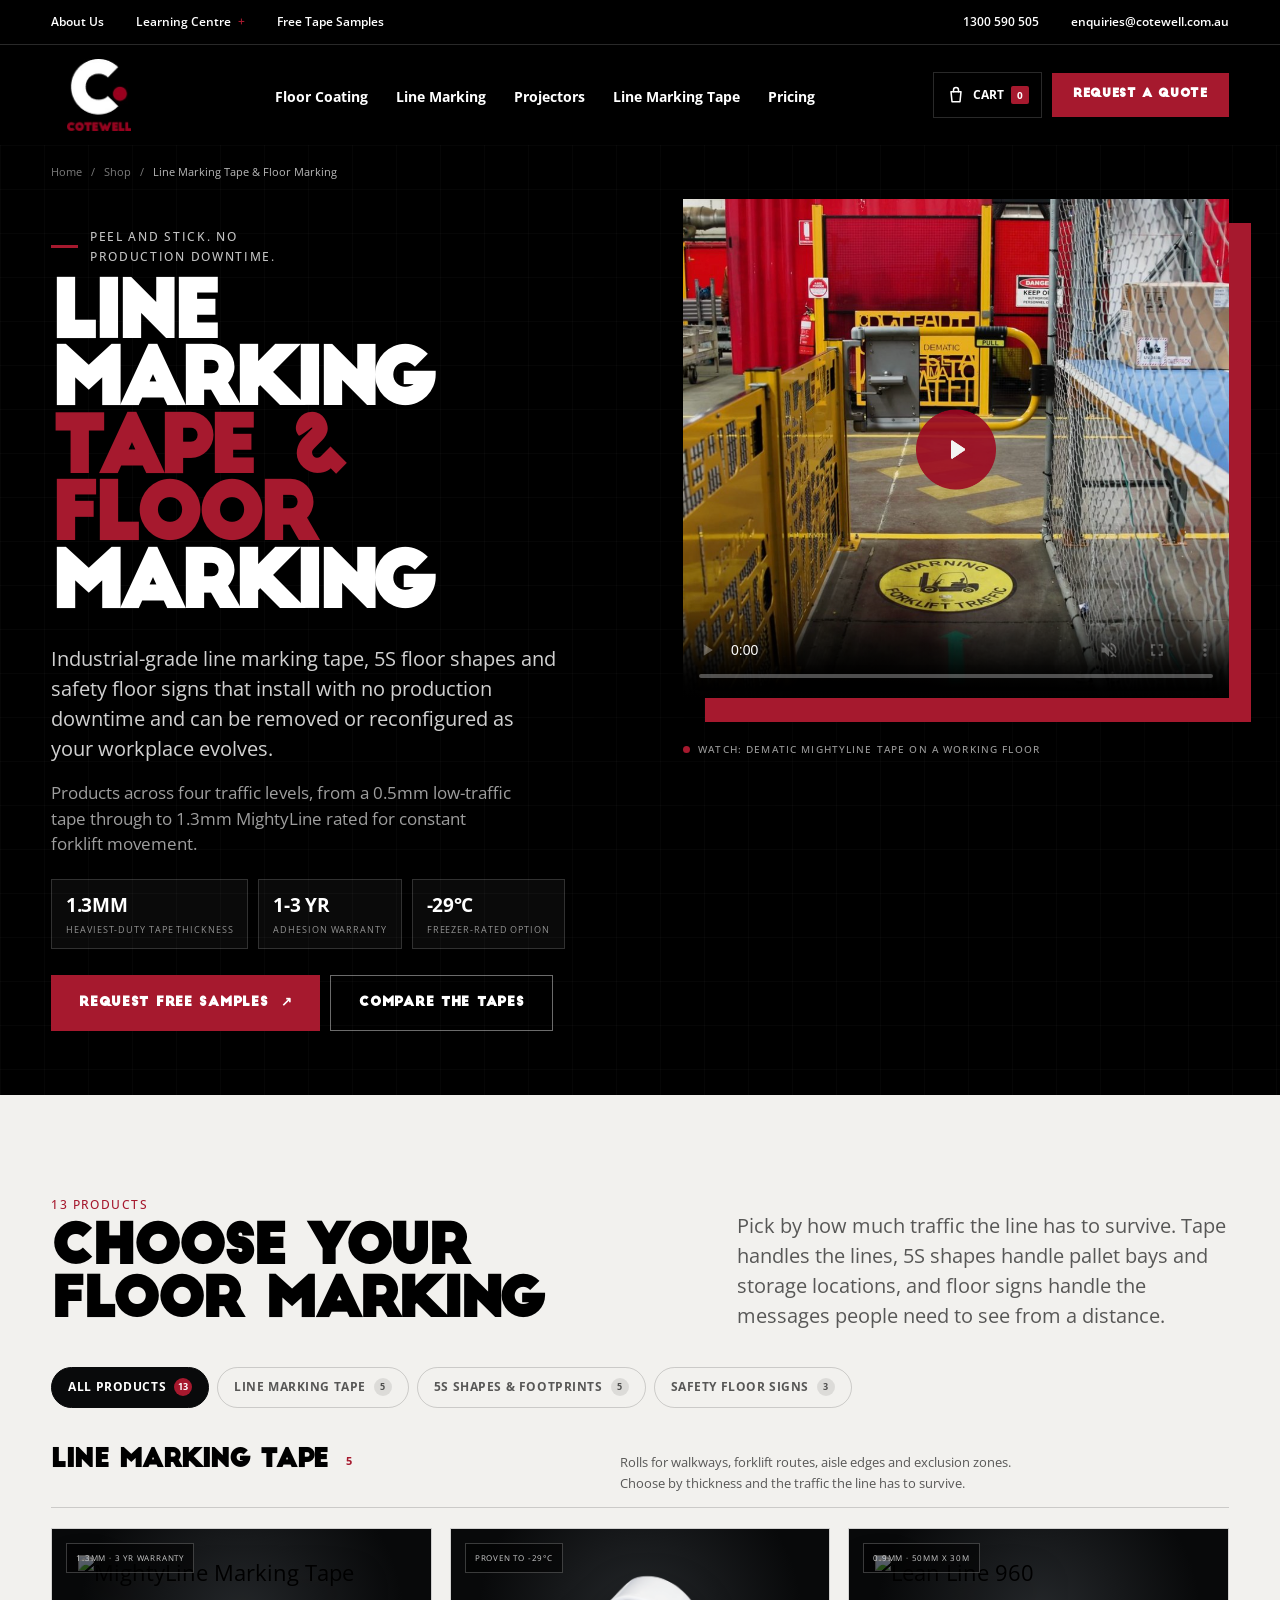
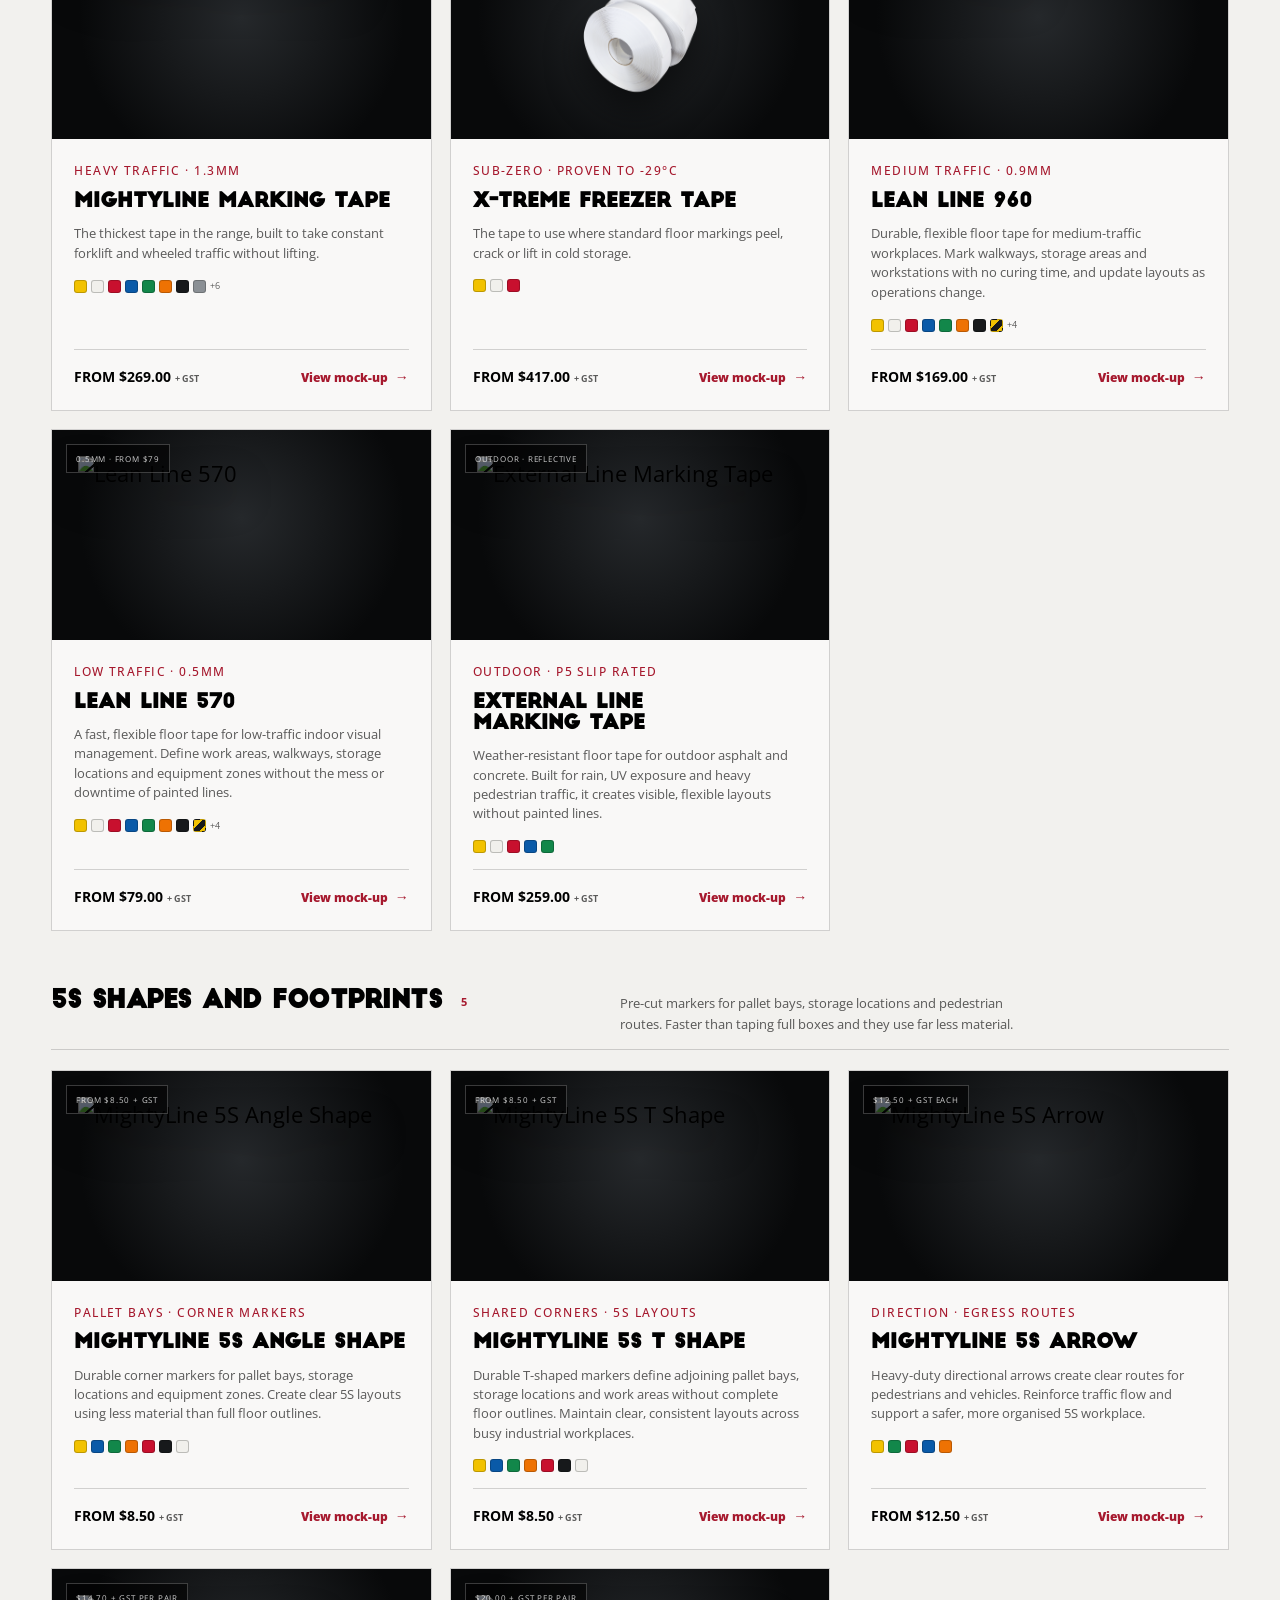
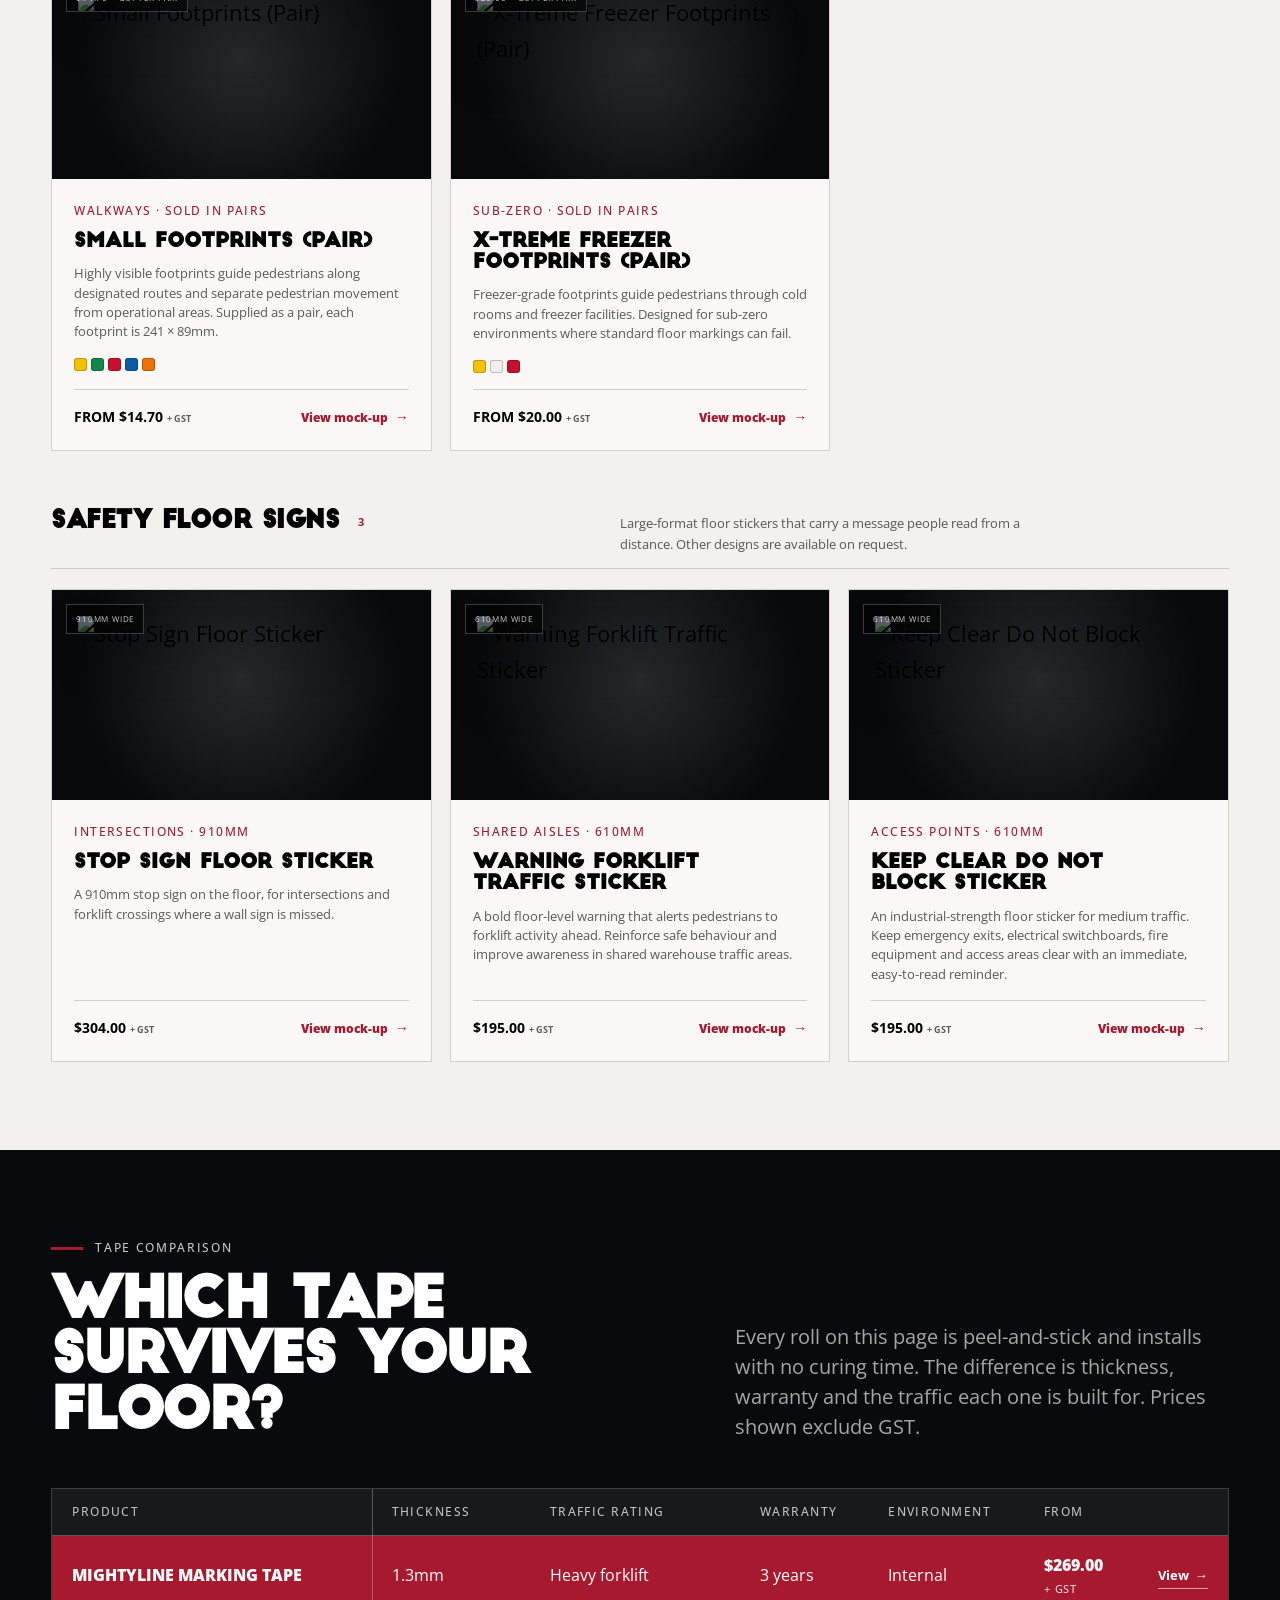
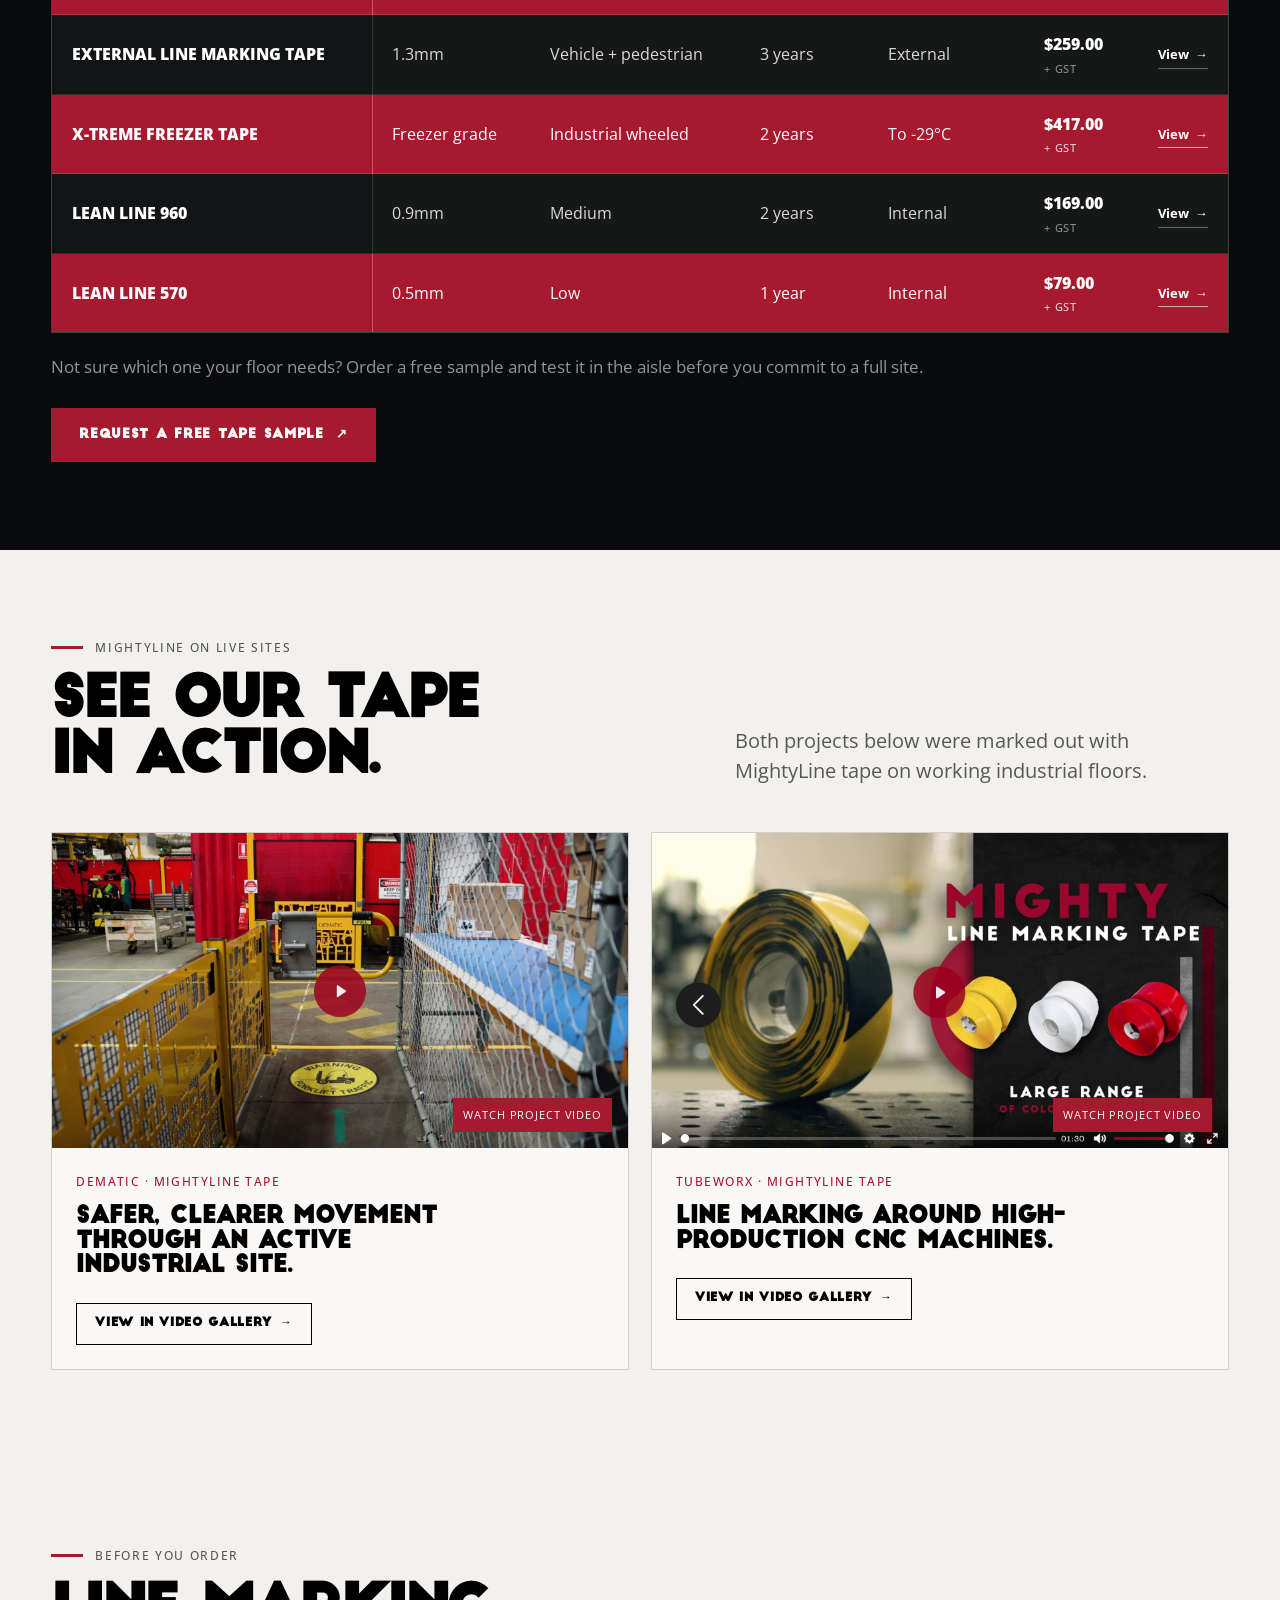
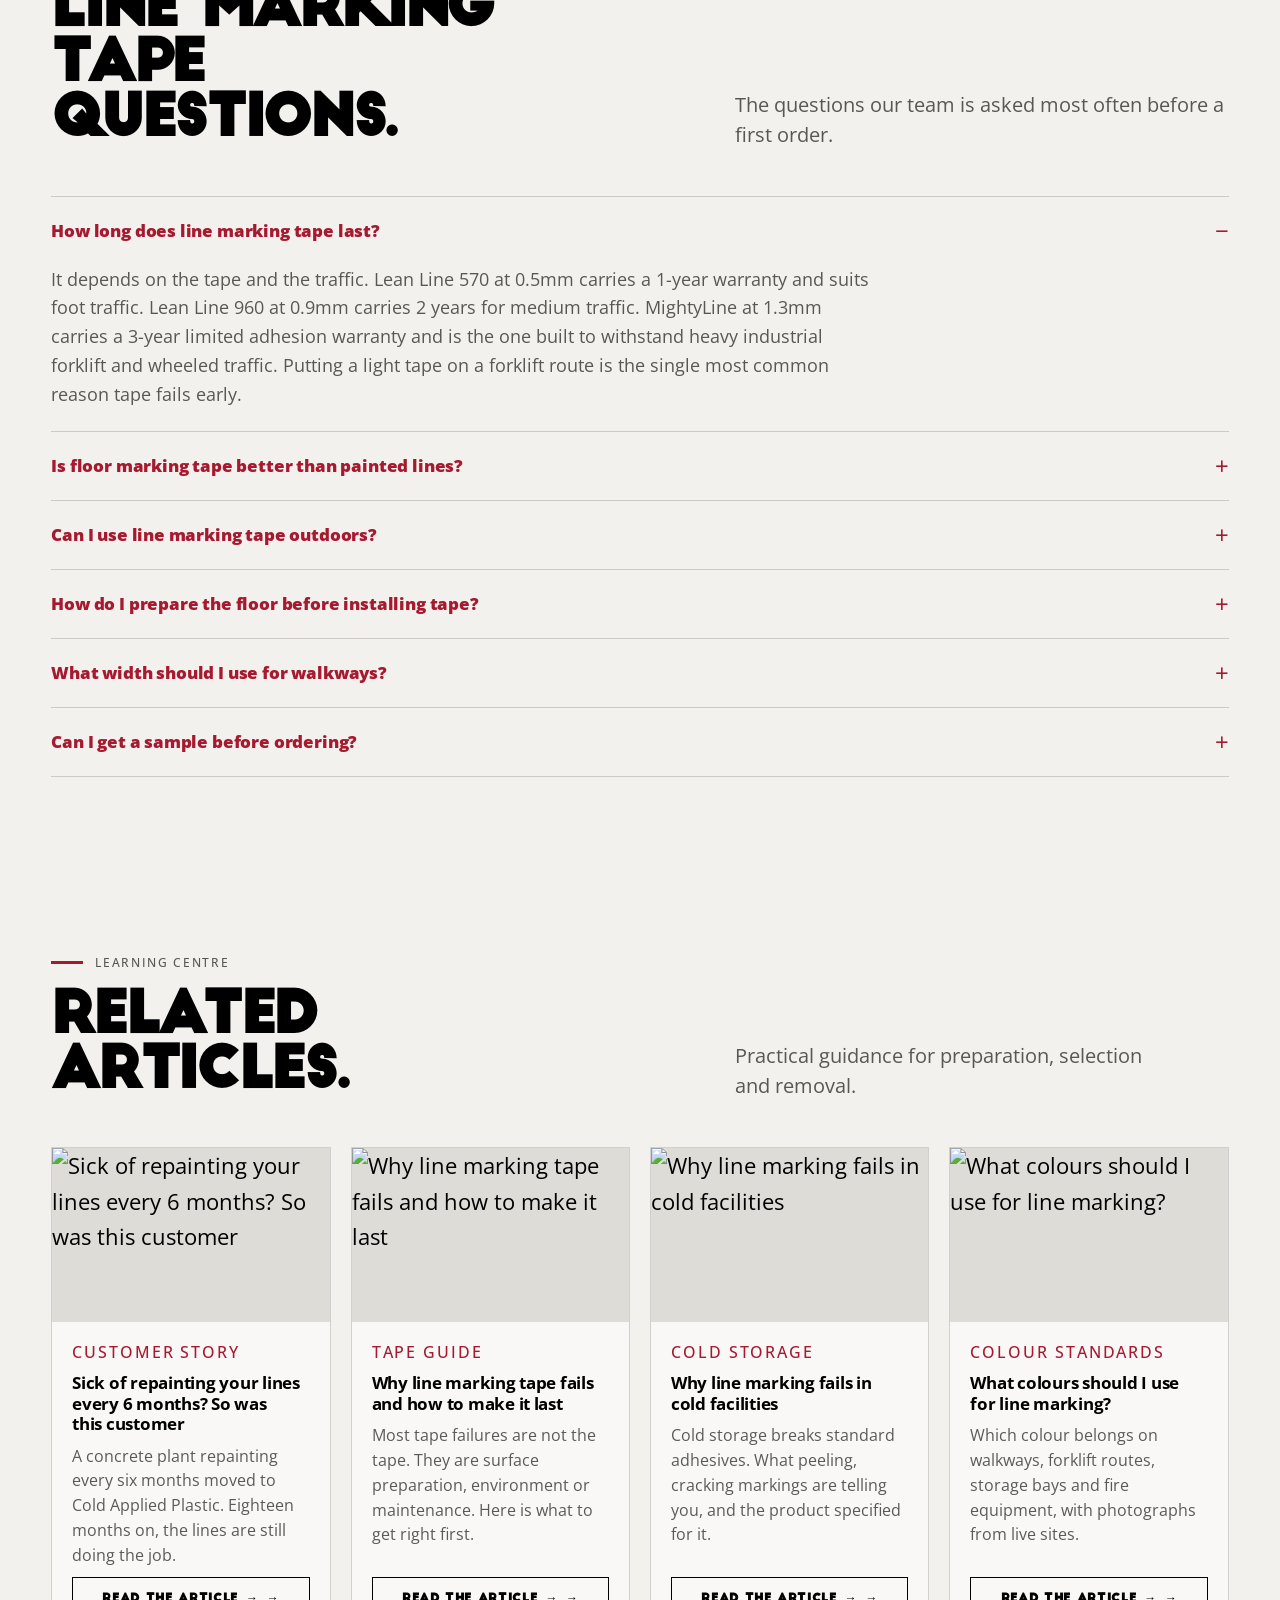
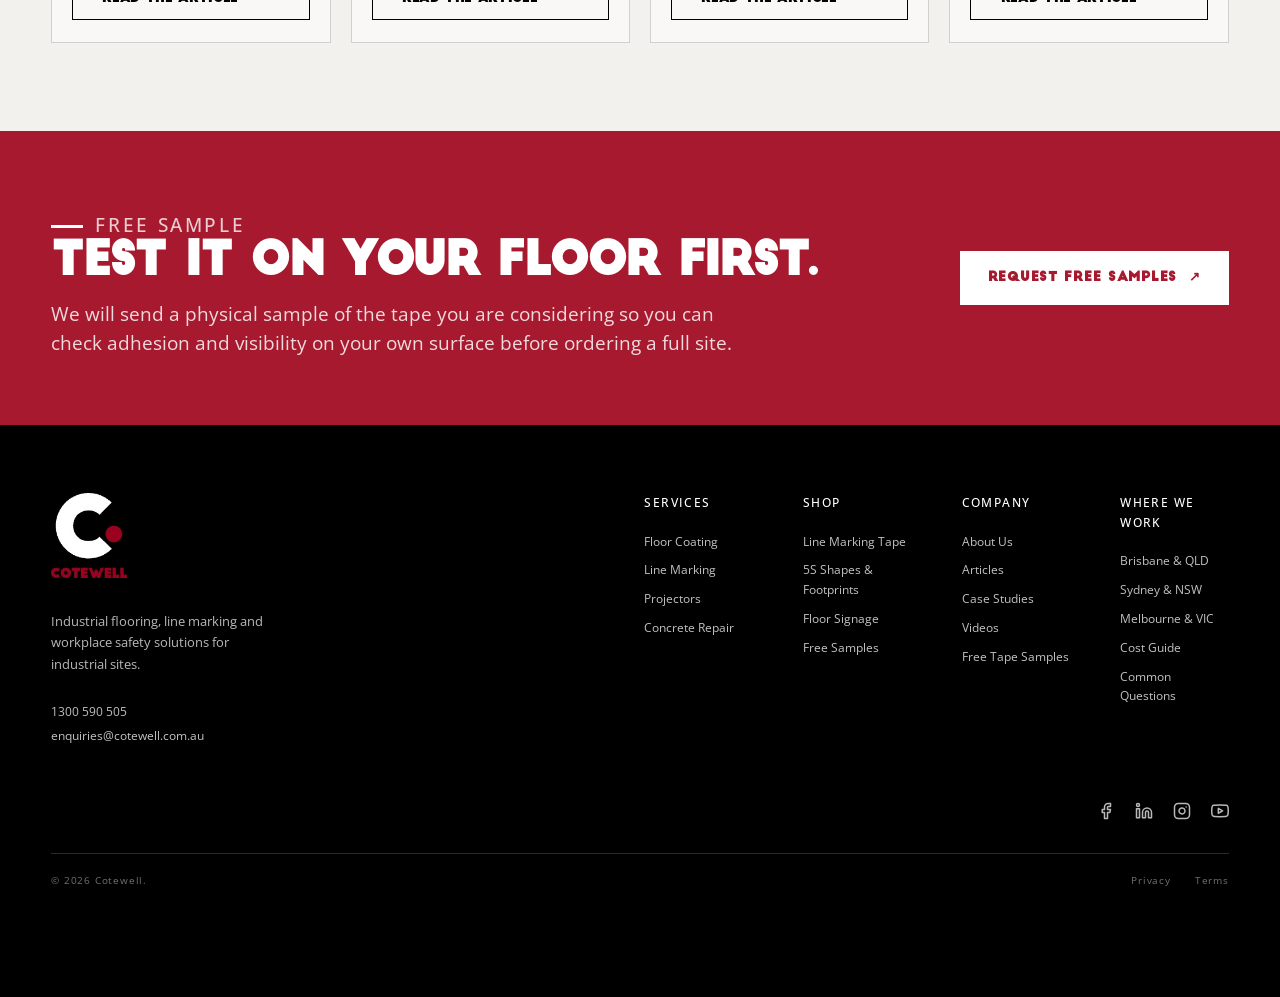
==== commit c7235cf7: "Update product pages" ====
--- a/index.html
+++ b/index.html
@@ -252,7 +252,7 @@
             <p class="eyebrow"><span></span><b data-product-eyebrow>Floor marking</b></p>
             <h1 data-product-title>Product</h1>
             <p class="product-description" data-product-description></p>
-            <p class="product-description product-description--secondary" data-product-description-secondary></p>
+            <p class="product-description" data-product-description-secondary></p>
 
             <div class="spec-strip" data-spec-strip></div>
 
@@ -387,7 +387,9 @@
     <div class="shell footer-grid">
       <div class="footer-brand">
         <a class="brand brand--footer" href="/">
-          <img class="brand-logo brand-logo--footer" src="assets/media/cotewell-logo.jpeg" alt="Cotewell" width="134" height="150">
+          <img class="brand-logo brand-logo--footer"
+            src="assets/media/cotewell-logo.jpeg"
+            alt="Cotewell" width="134" height="150">
         </a>
         <p>Industrial flooring, line marking and<br>workplace safety solutions for industrial sites.</p>
         <div class="footer-contact">
@@ -397,28 +399,40 @@
       </div>
 
       <div>
-        <strong class="mono">Products &amp; Services</strong>
+        <strong class="mono">Services</strong>
         <a href="/service/floor-coating-and-sealing/">Floor Coating</a>
         <a href="/service/line-markings/">Line Marking</a>
         <a href="/product-category/line-marking-projector/">Projectors</a>
+        <a href="/concrete-repair/">Concrete Repair</a>
+      </div>
+
+      <div>
+        <strong class="mono">Shop</strong>
         <a href="#category" data-category-link>Line Marking Tape</a>
-        <a href="/cost-calculator/">Pricing</a>
-      </div>
-
-      <div>
-        <strong class="mono">Learning Centre</strong>
-        <a href="/learning-centre/#articles">Articles</a>
-        <a href="/video-gallery/">Case studies</a>
-        <a href="/video-gallery/">Videos</a>
+        <a href="/product-category/shapes/">5S Shapes &amp; Footprints</a>
+        <a href="/product-category/signage/">Floor Signage</a>
+        <a href="/request-free-sample/">Free Samples</a>
       </div>
 
       <div>
         <strong class="mono">Company</strong>
         <a href="/our-story/">About Us</a>
+        <a href="/learning-centre/#articles">Articles</a>
+        <a href="/video-gallery/">Case Studies</a>
+        <a href="/video-gallery/">Videos</a>
         <a href="/request-free-sample/">Free Tape Samples</a>
-        <a href="/request-quote/">Request a Quote</a>
-      </div>
-    </div>
+      </div>
+
+      <div>
+        <strong class="mono">Where We Work</strong>
+        <a href="#">Brisbane &amp; QLD</a>
+        <a href="#">Sydney &amp; NSW</a>
+        <a href="#">Melbourne &amp; VIC</a>
+        <a href="/cost-calculator/">Cost Guide</a>
+        <a href="#">Common Questions</a>
+      </div>
+    </div>
+
     <!-- Social icons -->
     <div class="shell footer-socials">
       <a href="#" aria-label="Facebook">
@@ -454,10 +468,10 @@
 
     <!-- Bottom bar -->
     <div class="shell footer-bottom">
-      <span>Copyright 2026 © Cotewell</span>
+      <span>© 2026 Cotewell.</span>
       <div class="footer-bottom-links">
-        <a href="#">Privacy Policy</a>
-        <a href="#">Terms of Use</a>
+        <a href="#">Privacy</a>
+        <a href="#">Terms</a>
       </div>
       <span data-footer-label style="display:none">Line marking tape &amp; floor marking mock-up</span>
     </div>
--- a/styles.css
+++ b/styles.css
@@ -23,8 +23,8 @@
   background: var(--paper);
   color: #111;
   border-bottom: 1px solid var(--line-dark);
-  font-family: "IBM Plex Mono", monospace;
-  font-size: 12px;
+  font-family: "Open Sans", monospace;
+  font-size: 10px;
   letter-spacing: 0.06em;
   text-transform: uppercase;
 }
@@ -72,14 +72,14 @@
 .cart-link { min-height: 46px; display: inline-flex; align-items: center; gap: 7px; border: 1px solid var(--line-light); padding: 9px 12px; color: var(--white); font-size: 12px; font-weight: 700; text-transform: uppercase; }
 .cart-link:hover, .cart-link:focus-visible { border-color: var(--red); background: var(--red); }
 .cart-link svg { width: 20px; height: 20px; fill: none; stroke: currentColor; stroke-linecap: round; stroke-linejoin: round; stroke-width: 1.8; }
-.cart-link b { min-width: 18px; height: 18px; display: grid; place-items: center; border-radius: 2px; background: var(--red); color: var(--white); font-family: "Open Sans", sans-serif; font-size: 12px; font-weight: 700; }
+.cart-link b { min-width: 18px; height: 18px; display: grid; place-items: center; border-radius: 2px; background: var(--red); color: var(--white); font-family: "Open Sans", sans-serif; font-size: 10px; font-weight: 700; }
 .menu-toggle { display: none; border: 1px solid var(--white); border-radius: 2px; padding: 11px; background: transparent; color: var(--white); }
 
 @media (max-width: 1060px) {
   .utility__links { gap: 12px; }
   .main-nav { grid-template-columns: 76px 1fr auto; gap: 16px; }
   .primary { gap: 14px; }
-  .primary a { font-size: 12px; }
+  .primary a { font-size: 11px; }
 }
 @media (max-width: 820px) {
   .utility__inner { justify-content: flex-end; }
@@ -97,7 +97,7 @@
 }
 @media (max-width: 520px) {
   .cart-link { display: none; }
-  .header-cta { min-height: 40px; padding: 10px 15px; font-size: 12px; }
+  .header-cta { min-height: 40px; padding: 10px 15px; font-size: 10.5px; }
   .brand-logo { width: 43px; height: 48px; }
 }
 
@@ -205,12 +205,12 @@
   border: 1px solid var(--line-light);
   background: rgba(255,255,255,.04);
   color: rgba(255,255,255,.56);
-  font-family: "IBM Plex Mono", monospace;
-  font-size: 12px;
+  font-family: "Open Sans", monospace;
+  font-size: 9px;
   letter-spacing: .1em;
   text-transform: uppercase;
 }
-.hero-proof b { font-family: "Archivo", sans-serif; font-size: 19px; letter-spacing: -.02em; color: var(--white); }
+.hero-proof b { font-family: "Open Sans", sans-serif; font-size: 19px; letter-spacing: -.02em; color: var(--white); }
 
 .category-products { padding-top: 76px; }
 .category-products__head {
@@ -235,15 +235,15 @@
   padding: 10px 16px;
   background: transparent;
   color: var(--muted-dark);
-  font-family: "Archivo", sans-serif;
-  font-size: 12px;
+  font-family: "Open Sans", sans-serif;
+  font-size: 11.5px;
   font-weight: 700;
   letter-spacing: .05em;
   text-transform: uppercase;
   cursor: pointer;
   transition: background 160ms ease, color 160ms ease, border-color 160ms ease;
 }
-.filter-chip b { min-width: 18px; height: 18px; display: grid; place-items: center; border-radius: 50%; background: rgba(0,0,0,.09); font-family: "IBM Plex Mono"; font-size: 12px; }
+.filter-chip b { min-width: 18px; height: 18px; display: grid; place-items: center; border-radius: 50%; background: rgba(0,0,0,.09); font-family: "Open Sans"; font-size: 9px; }
 .filter-chip:hover { border-color: rgba(0,0,0,.4); color: var(--black); }
 .filter-chip.is-active { background: var(--ink); border-color: var(--ink); color: var(--white); }
 .filter-chip.is-active b { background: var(--red); color: var(--white); }
@@ -254,7 +254,7 @@
 .group-block[hidden] { display: none; }
 .group-head { display: grid; grid-template-columns: 1fr 1.15fr; gap: 40px; align-items: baseline; margin-bottom: 20px; padding-bottom: 14px; border-bottom: 1px solid var(--line-dark); }
 .group-head h3 { margin: 0; font-size: 25px; line-height: 1.05; letter-spacing: -.02em; text-transform: uppercase; }
-.group-head h3 em { margin-left: 8px; color: var(--signal); font-family: "IBM Plex Mono", monospace; font-size: 12px; font-style: normal; vertical-align: middle; }
+.group-head h3 em { margin-left: 8px; color: var(--signal); font-family: "Open Sans", monospace; font-size: 11px; font-style: normal; vertical-align: middle; }
 .group-head p { margin: 0; max-width: 60ch; color: var(--muted-dark); font-size: 13px; line-height: 1.6; }
 .group-grid { display: grid; grid-template-columns: repeat(3, 1fr); gap: 18px; }
 
@@ -268,20 +268,20 @@
 .tape-card:hover { transform: translateY(-5px); border-color: rgba(0,0,0,.3); box-shadow: 0 18px 42px rgba(0,0,0,.1); }
 .tape-card__media { position: relative; display: grid; place-items: center; height: 210px; overflow: hidden; background: radial-gradient(circle at 50% 42%, #26292c, #08090a 72%); }
 .tape-card__media img { position: absolute; z-index: 3; inset: 0; width: 100%; height: 100%; padding: 26px; object-fit: contain; filter: drop-shadow(0 18px 18px rgba(0,0,0,.55)); }
-.product-badge { position: absolute; z-index: 4; top: 14px; left: 14px; padding: 7px 9px; border: 1px solid rgba(255,255,255,.22); background: rgba(0,0,0,.58); color: rgba(255,255,255,.8); font-family: "IBM Plex Mono"; font-size: 12px; letter-spacing: .1em; text-transform: uppercase; }
+.product-badge { position: absolute; z-index: 4; top: 14px; left: 14px; padding: 7px 9px; border: 1px solid rgba(255,255,255,.22); background: rgba(0,0,0,.58); color: rgba(255,255,255,.8); font-family: "Open Sans"; font-size: 8px; letter-spacing: .1em; text-transform: uppercase; }
 .tape-card__copy { display: flex; flex: 1; flex-direction: column; padding: 22px; }
 .tape-card__copy .mono { margin: 0 0 11px; color: var(--signal); }
 .tape-card__copy h3 { margin: 0; font-size: 20px; line-height: 1.06; text-transform: uppercase; }
 .tape-card__copy > p:not(.mono) { margin: 11px 0 16px; color: var(--muted-dark); font-size: 12.5px; line-height: 1.55; }
 .tape-card__footer { display: flex; align-items: baseline; justify-content: space-between; gap: 14px; margin-top: auto; padding-top: 15px; border-top: 1px solid var(--line-dark); }
-.tape-card__footer strong { font-family: "Archivo"; font-size: 13.5px; text-transform: uppercase; }
-.tape-card__footer strong small { color: var(--muted-dark); font-size: 12px; }
-.tape-card__footer > span { white-space: nowrap; color: var(--red); font-size: 12px; font-weight: 800; }
+.tape-card__footer strong { font-family: "Open Sans"; font-size: 13.5px; text-transform: uppercase; }
+.tape-card__footer strong small { color: var(--muted-dark); font-size: 9px; }
+.tape-card__footer > span { white-space: nowrap; color: var(--red); font-size: 11.5px; font-weight: 800; }
 .tape-card__footer b { margin-left: 4px; font-size: 14px; }
 
 .mini-swatches { display: flex; flex-wrap: wrap; align-items: center; gap: 4px; margin-bottom: 16px; }
 .mini-swatches i { width: 13px; height: 13px; border: 1px solid rgba(0,0,0,.22); border-radius: 3px; }
-.mini-swatches em { color: var(--muted-dark); font-family: "IBM Plex Mono", monospace; font-size: 12px; font-style: normal; }
+.mini-swatches em { color: var(--muted-dark); font-family: "Open Sans", monospace; font-size: 9px; font-style: normal; }
 
 
 .product-hero {
@@ -299,7 +299,7 @@
   gap: 9px;
   margin-bottom: 18px;
   color: rgba(255,255,255,.48);
-  font-size: 12px;
+  font-size: 11px;
 }
 .breadcrumbs a:hover { color: var(--white); }
 .breadcrumbs span:last-child { color: rgba(255,255,255,.72); }
@@ -355,7 +355,7 @@
   display: block;
   margin-bottom: 8px;
   color: rgba(255,255,255,.55);
-  font-size: 12px;
+  font-size: 9.5px;
 }
 .gallery-label b {
   margin-left: 6px;
@@ -412,8 +412,8 @@
   border: 1px solid rgba(255,255,255,.22);
   background: rgba(0,0,0,.5);
   color: rgba(255,255,255,.72);
-  font-family: "IBM Plex Mono";
-  font-size: 12px;
+  font-family: "Open Sans";
+  font-size: 9px;
   letter-spacing: .11em;
   text-transform: uppercase;
 }
@@ -445,14 +445,14 @@
   border: 1px solid var(--line-light);
   background: rgba(255,255,255,.04);
   color: rgba(255,255,255,.52);
-  font-family: "IBM Plex Mono", monospace;
-  font-size: 12px;
+  font-family: "Open Sans", monospace;
+  font-size: 8.5px;
   letter-spacing: .1em;
   text-transform: uppercase;
 }
 .spec-strip b {
   order: -1;
-  font-family: "Archivo", sans-serif;
+  font-family: "Open Sans", sans-serif;
   font-size: 15px;
   line-height: 1.15;
   letter-spacing: -.01em;
@@ -493,7 +493,7 @@
   border-radius: 999px;
   background: transparent;
   color: rgba(255,255,255,.82);
-  font-family: "Archivo", sans-serif;
+  font-family: "Open Sans", sans-serif;
   font-size: 12px;
   font-weight: 700;
   letter-spacing: .04em;
@@ -507,9 +507,9 @@
 .secondary-actions .text-link { color: rgba(255,255,255,.72); font-size: 12.5px; }
 
 .price { display: flex; align-items: baseline; gap: 8px; margin-bottom: 17px; }
-.price > span { margin-right: auto; color: rgba(255,255,255,.52); font-family: "IBM Plex Mono"; font-size: 12px; letter-spacing: .1em; text-transform: uppercase; }
-.price strong { font-family: "Archivo"; font-size: 30px; letter-spacing: -.03em; }
-.price small { color: rgba(255,255,255,.58); font-size: 12px; }
+.price > span { margin-right: auto; color: rgba(255,255,255,.52); font-family: "Open Sans"; font-size: 9px; letter-spacing: .1em; text-transform: uppercase; }
+.price strong { font-family: "Open Sans"; font-size: 30px; letter-spacing: -.03em; }
+.price small { color: rgba(255,255,255,.58); font-size: 11px; }
 .purchase-controls { display: grid; grid-template-columns: 130px 1fr; gap: 12px; }
 .quantity { min-height: 56px; display: grid; grid-template-columns: 40px 1fr 40px; border: 1px solid rgba(255,255,255,.3); border-radius: 999px; overflow: hidden; }
 .quantity button { border: 0; background: transparent; color: #fff; cursor: pointer; font-size: 18px; }
@@ -517,7 +517,7 @@
 .quantity input { min-width: 0; width: 100%; border: 0; background: transparent; color: #fff; text-align: center; outline: 0; appearance: textfield; }
 .quantity input::-webkit-outer-spin-button, .quantity input::-webkit-inner-spin-button { margin: 0; appearance: none; }
 .add-to-cart { width: 100%; }
-.purchase-note { margin: 12px 0 0; color: rgba(255,255,255,.55); font-size: 12px; }
+.purchase-note { margin: 12px 0 0; color: rgba(255,255,255,.55); font-size: 11px; }
 .purchase-note a { color: #fff; font-weight: 800; text-decoration: underline; text-underline-offset: 3px; }
 .cart-confirmation { margin-top: 13px; padding: 11px 13px; border: 1px solid rgba(255,255,255,.22); background: rgba(255,255,255,.07); color: #fff; font-size: 12px; }
 
@@ -557,8 +557,8 @@
   border-radius: 50%;
   background: var(--red);
   color: #fff;
-  font-family: "IBM Plex Mono", monospace;
-  font-size: 12px;
+  font-family: "Open Sans", monospace;
+  font-size: 9.5px;
   letter-spacing: 0;
 }
 .feature h3 {
@@ -590,7 +590,7 @@
 .project-card:hover { transform: translateY(-5px); border-color: rgba(255,255,255,.38); }
 .project-card__media { position: relative; height: 315px; overflow: hidden; background: #050607; }
 .project-card__media img { width: 100%; height: 100%; object-fit: cover; }
-.project-card__media span { position: absolute; right: 16px; bottom: 16px; padding: 8px 10px; background: var(--red); color: #fff; font-family: "IBM Plex Mono"; font-size: 12px; letter-spacing: .08em; text-transform: uppercase; }
+.project-card__media span { position: absolute; right: 16px; bottom: 16px; padding: 8px 10px; background: var(--red); color: #fff; font-family: "Open Sans"; font-size: 11px; letter-spacing: .08em; text-transform: uppercase; }
 .project-card__copy { padding: 24px; }
 .project-card__copy .mono { margin: 0 0 14px; color: rgba(255,255,255,.72); }
 .project-card__copy h3 { max-width: 430px; margin: 0 0 20px; font-size: 23px; line-height: 1.08; text-transform: uppercase; }
@@ -645,7 +645,7 @@
   border-bottom: 1px solid rgba(255,255,255,.28);
   background: #17191b;
   color: rgba(255,255,255,.72);
-  font-family: "IBM Plex Mono", monospace;
+  font-family: "Open Sans", monospace;
   font-size: 12px;
   font-weight: 500;
   letter-spacing: .12em;
@@ -661,7 +661,7 @@
   min-width: 210px;
   background: #0d0e0f;
   box-shadow: 1px 0 0 rgba(255,255,255,.12);
-  font-family: "Archivo", sans-serif;
+  font-family: "Open Sans", sans-serif;
   font-size: 16px;
   font-weight: 800;
   line-height: 1.15;
@@ -688,14 +688,14 @@
 
 .compare-table td { color: rgba(255,255,255,.84); }
 .compare-table td.num {
-  font-family: "Archivo", sans-serif;
+  font-family: "Open Sans", sans-serif;
   font-size: 16px;
   font-weight: 800;
   color: var(--white);
   white-space: nowrap;
   font-variant-numeric: tabular-nums;
 }
-.compare-table td.num small { display: block; margin-top: 2px; color: rgba(255,255,255,.5); font-size: 12px; font-weight: 500; letter-spacing: .08em; text-transform: uppercase; }
+.compare-table td.num small { display: block; margin-top: 2px; color: rgba(255,255,255,.5); font-size: 11px; font-weight: 500; letter-spacing: .08em; text-transform: uppercase; }
 .compare-table td.go { width: 96px; text-align: right; }
 .compare-table td.go a {
   display: inline-flex;
@@ -714,7 +714,7 @@
   display: none;
   margin: 10px 0 0;
   color: rgba(255,255,255,.5);
-  font-family: "IBM Plex Mono", monospace;
+  font-family: "Open Sans", monospace;
   font-size: 12px;
   letter-spacing: .1em;
   text-transform: uppercase;
@@ -745,11 +745,11 @@
 }
 .spec-row .mono {
   color: rgba(255,255,255,.62);
-  font-size: 12px;
+  font-size: 9.5px;
   line-height: 1.5;
 }
 .spec-row strong {
-  font-family: "Archivo", sans-serif;
+  font-family: "Open Sans", sans-serif;
   font-size: 14.5px;
   font-weight: 700;
   line-height: 1.35;
@@ -790,17 +790,19 @@
   gap: 24px;
   padding: 20px 0;
   cursor: pointer;
-  font-family: "Big John", sans-serif;
-  font-size: 18px;
-  font-weight: 700;
-  line-height: 1.25;
+  font-family: "Open Sans", sans-serif;
+  font-size: 17px;
+  font-weight: 800;
+  letter-spacing: -.01em;
   list-style: none;
 }
 .faq-item summary::-webkit-details-marker { display: none; }
 .faq-item summary::after { content: "+"; color: var(--signal); font-size: 24px; font-weight: 400; line-height: 1; }
-.faq-item[open] summary::after { content: "\2013"; }
-.faq-item[open] summary { color: var(--red); }
-.faq-item p { max-width: 78ch; margin: 0 0 22px; color: rgba(0,0,0,.75); font-size: 18px; line-height: 1.6; }
+.faq-item[open] summary::after { content: "\2212"; }
+.faq-item summary:hover { color: var(--red); }
+.faq-item[open] > summary { color: var(--red); }
+.faq-item[open] > summary::after { color: var(--red); }
+.faq-item p { max-width: 82ch; margin: 0 0 22px; color: var(--muted-dark); font-size: 14px; line-height: 1.65; }
 
 /* ------------------------------------------------------- sample band */
 .sample-band { padding: 66px 0; background: var(--red); color: var(--white); }
@@ -824,7 +826,7 @@
 /* 5-column grid: brand + 4 link columns */
 .footer-grid {
   display: grid;
-  grid-template-columns: 1.7fr repeat(3, 1fr);
+  grid-template-columns: 5fr repeat(4, 1fr);
   gap: 50px;
 }
 
@@ -893,7 +895,7 @@
   padding-top: 18px;
   color: rgba(255, 255, 255, .44);
   font-family: "Open Sans", sans-serif;
-  font-size: 12px;
+  font-size: 10px;
   letter-spacing: .08em;
 }
 
@@ -931,7 +933,7 @@
   .sticky-cta { padding: 10px 0; }
   .sticky-cta__prompt { display: none; }
   .sticky-cta__actions { width: 100%; display: grid; grid-template-columns: 1fr 1fr; gap: 8px; }
-  .sticky-cta .button { min-height: 44px; padding: 10px 8px; font-size: 12px; }
+  .sticky-cta .button { min-height: 44px; padding: 10px 8px; font-size: 10.5px; }
 }
 
 @media (max-width: 1100px) {
@@ -1003,17 +1005,18 @@
   .tape-card__copy h3 { font-size: 19px; }
   .tape-card__footer { align-items: flex-end; }
   .filter-bar { margin-bottom: 28px; }
-  .filter-chip { font-size: 12px; padding: 9px 13px; }
+  .filter-chip { font-size: 10.5px; padding: 9px 13px; }
   .hero-proof b { font-size: 17px; }
+  .faq-item summary { font-size: 15.5px; gap: 16px; }
   .sample-band { padding: 52px 0; }
   .sample-band__actions { display: grid; grid-template-columns: 1fr; width: 100%; }
   .product-hero { padding-top: 14px; padding-bottom: 54px; }
-  .breadcrumbs { white-space: nowrap; overflow: hidden; font-size: 12px; }
+  .breadcrumbs { white-space: nowrap; overflow: hidden; font-size: 9px; }
   .product-media { min-height: 380px; }
   .product-media:not(.product-media--photo) img { padding: 10% 14% 12%; }
   .product-thumb { width: 54px; height: 54px; }
   .product-photo { width: 92px; height: 60px; }
-  .product-media__tag { left: 14px; top: 14px; font-size: 12px; }
+  .product-media__tag { left: 14px; top: 14px; font-size: 7px; }
   .product-media__swatch-label { right: 14px; bottom: 14px; }
   .product-summary h1 { font-size: clamp(40px, 12.5vw, 58px); }
   .product-description { font-size: 15px; }
@@ -1038,7 +1041,7 @@
 
 @media (max-width: 520px) {
   .cart-link { display: none; }
-  .header-cta { min-height: 40px; padding: 10px 15px; font-size: 12px; }
+  .header-cta { min-height: 40px; padding: 10px 15px; font-size: 10.5px; }
   .brand-logo { width: 43px; height: 48px; }
 
 }
@@ -1088,7 +1091,7 @@
   .main-nav { gap: 24px; }
   .primary-nav { gap: 16px; font-size: 13px; }
   .utility-links { gap: 13px; }
-  .utility-nav { font-size: 12px; }
+  .utility-nav { font-size: 11px; }
 }
 @media (max-width: 1040px) {
   .utility-nav { flex-wrap: wrap; row-gap: 4px; padding-block: 6px; }
@@ -1119,7 +1122,7 @@
   border-radius: 4px;
   background: var(--white);
   color: #1a1a1a;
-  font-family: "Archivo", sans-serif;
+  font-family: "Open Sans", sans-serif;
   font-size: 13px;
   font-weight: 800;
   letter-spacing: -.02em;
@@ -1149,7 +1152,7 @@
   gap: 8px;
   margin: 12px 0 0;
   color: rgba(255,255,255,.6);
-  font-size: 12px;
+  font-size: 9.5px;
 }
 .live-dot {
   width: 7px;
@@ -1232,7 +1235,7 @@
 .features-wrap .feature:nth-child(3n) { border-top-color: #6a3f9e; }
 .features-wrap .feature:nth-child(3n) > span { background: #6a3f9e; }
 
-.features-wrap .feature > span { width: 28px; height: 28px; font-size: 12px; }
+.features-wrap .feature > span { width: 28px; height: 28px; font-size: 10.5px; }
 .features-wrap .feature h3 { font-size: 17px; }
 .features-wrap .feature p { font-size: 16px; line-height: 1.55; color: rgba(0,0,0,.75); }
 
@@ -1295,7 +1298,7 @@
 .hero-video__frame img { width: 100%; height: 100%; display: block; object-fit: cover; filter: saturate(.75) contrast(1.08); transition: transform 500ms ease, filter 300ms ease; }
 .hero-video__shade { position: absolute; inset: 0; background: linear-gradient(135deg, rgba(0,0,0,.05), rgba(0,0,0,.54)); }
 .hero-video__play { position: absolute; top: 50%; left: 50%; display: grid; width: 68px; height: 68px; place-items: center; border: 1px solid rgba(255,255,255,.82); border-radius: 50%; color: var(--white); font-size: 18px; line-height: 1; transform: translate(-50%, -50%); transition: background 180ms ease, color 180ms ease, transform 180ms ease; }
-.hero-video__index { position: absolute; top: 18px; left: 18px; color: var(--white); font-family: "IBM Plex Mono", monospace; font-size: 12px; letter-spacing: .12em; text-transform: uppercase; }
+.hero-video__index { position: absolute; top: 18px; left: 18px; color: var(--white); font-family: "Open Sans", monospace; font-size: 11px; letter-spacing: .12em; text-transform: uppercase; }
 .hero-video__frame:hover img { transform: scale(1.035); filter: saturate(.92) contrast(1.04); }
 .hero-video__frame:hover .hero-video__play, .hero-video__frame:focus-visible .hero-video__play { background: var(--white); color: var(--black); transform: translate(-50%, -50%) scale(1.06); }
 .hero-video__frame:focus-visible { outline: 2px solid var(--white); outline-offset: 6px; }
@@ -1344,7 +1347,7 @@
   border-top: 3px solid var(--red);
 }
 .cap-points b {
-  font-family: "Archivo", sans-serif;
+  font-family: "Open Sans", sans-serif;
   font-size: 15.5px;
   line-height: 1.2;
   letter-spacing: -.01em;
@@ -1372,7 +1375,7 @@
 .article-card__copy .mono { margin: 0; color: var(--signal); }
 .article-card__copy h3 {
   margin: 0;
-  font-family: "Archivo", sans-serif;
+  font-family: "Open Sans", sans-serif;
   font-size: 17px;
   line-height: 1.2;
   letter-spacing: -.015em;
@@ -1403,14 +1406,8 @@
 .features-wrap .applications strong, .features-wrap .applications li::before { color:var(--red); }
 .limitations ul { display:block; }
 .limitations li + li { margin-top:8px; }
-.faq-item[open] summary { color:var(--red); }
+.faq-item summary, .faq-item[open] summary { color:var(--red); }
 .video-card__media { aspect-ratio:16/9; }
 .video-card__media img { width:100%; height:100%; object-fit:contain; }
 
 .hero-video__caption { margin-top:44px; position:relative; z-index:1; }
-
-/* Mobile FAQ sizes, after the live-size layer so they win (matches projectors) */
-@media (max-width: 700px) {
-  .faq-item summary { font-size: 16px; gap: 16px; }
-  .faq-item p { font-size: 16.5px; }
-}
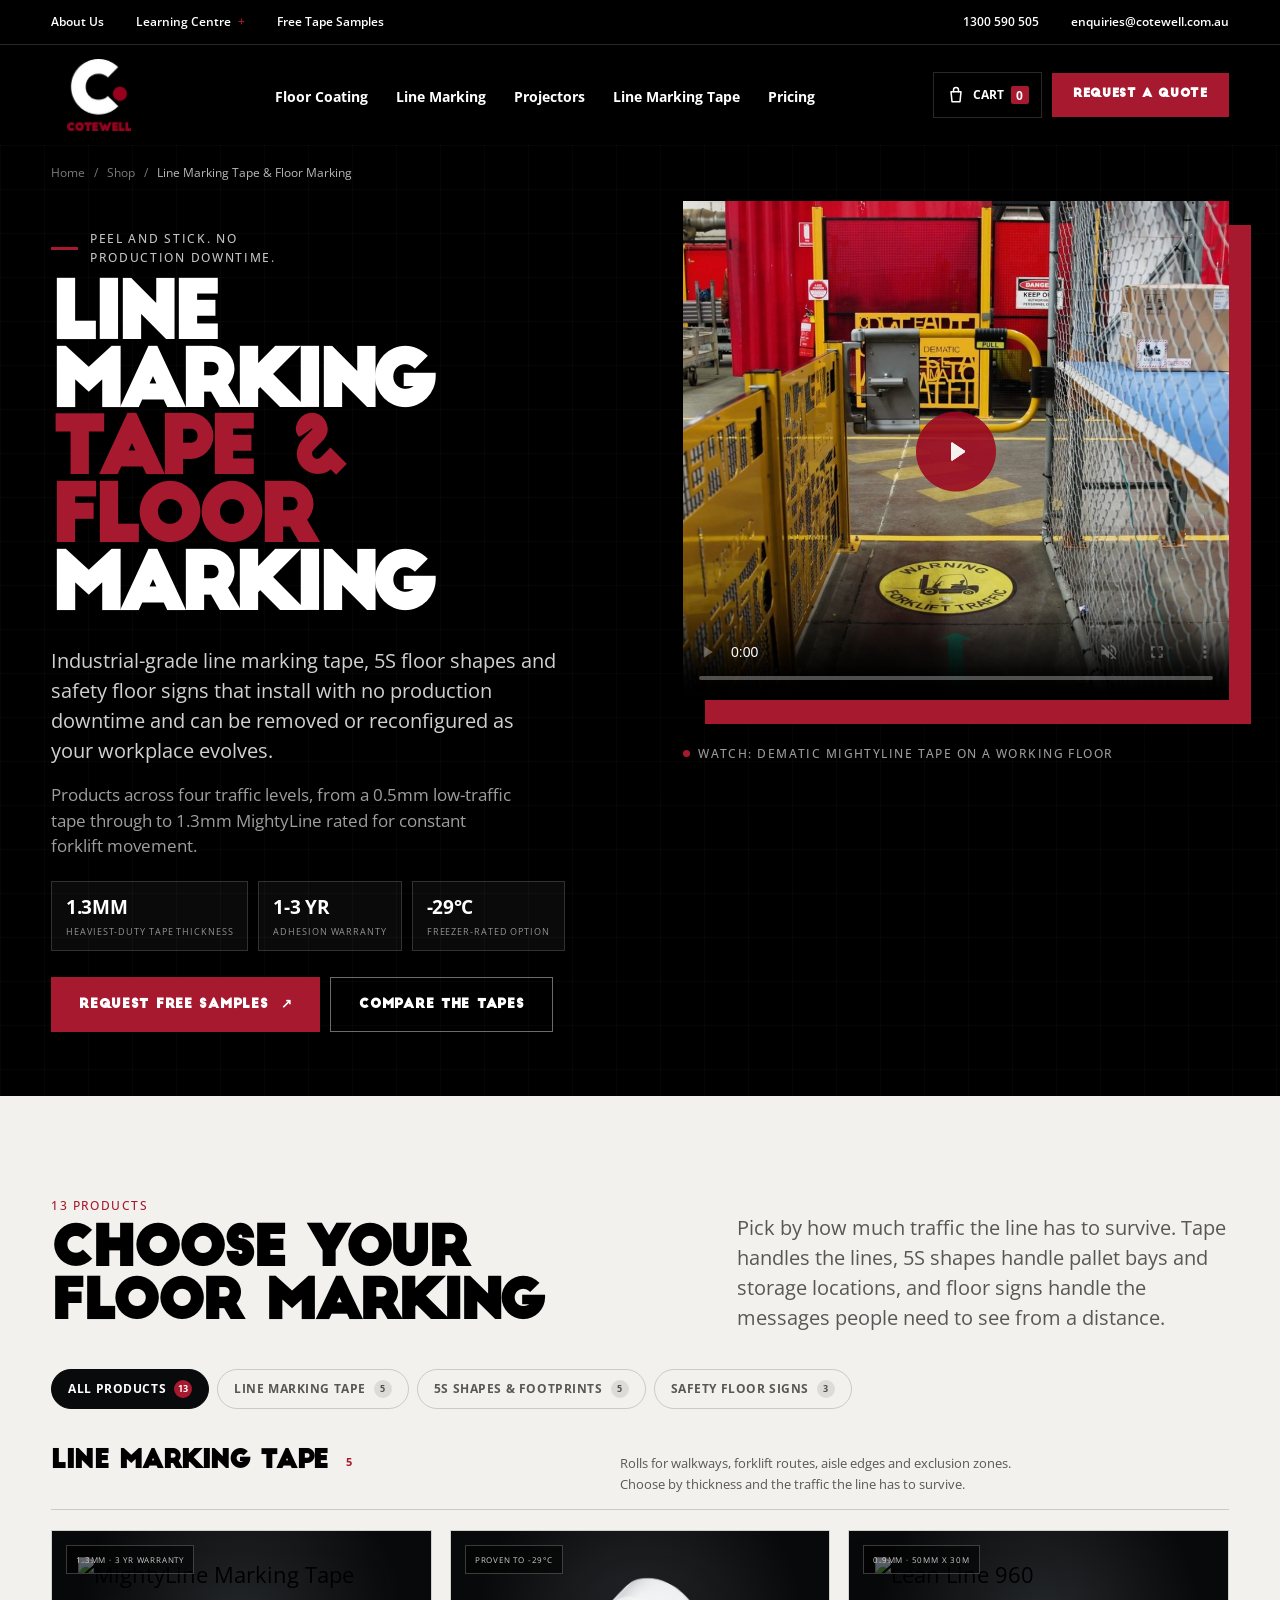
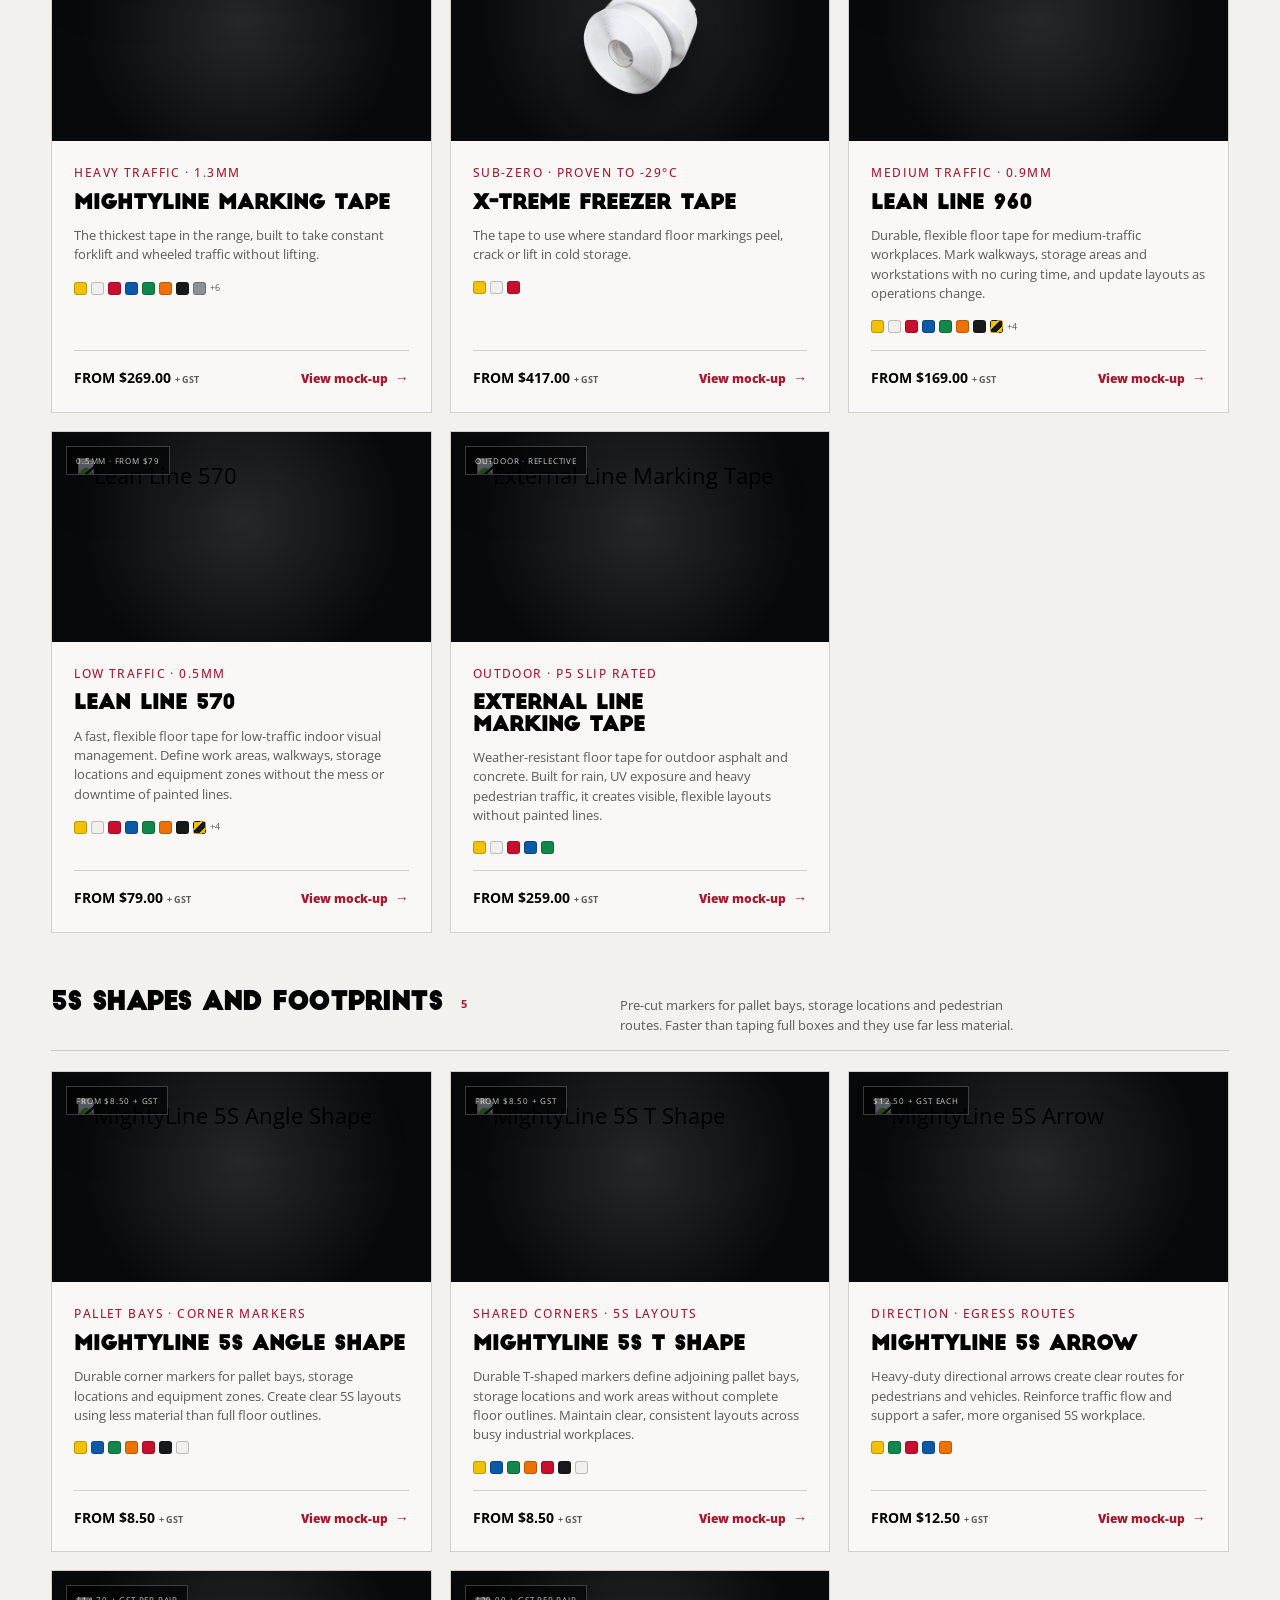
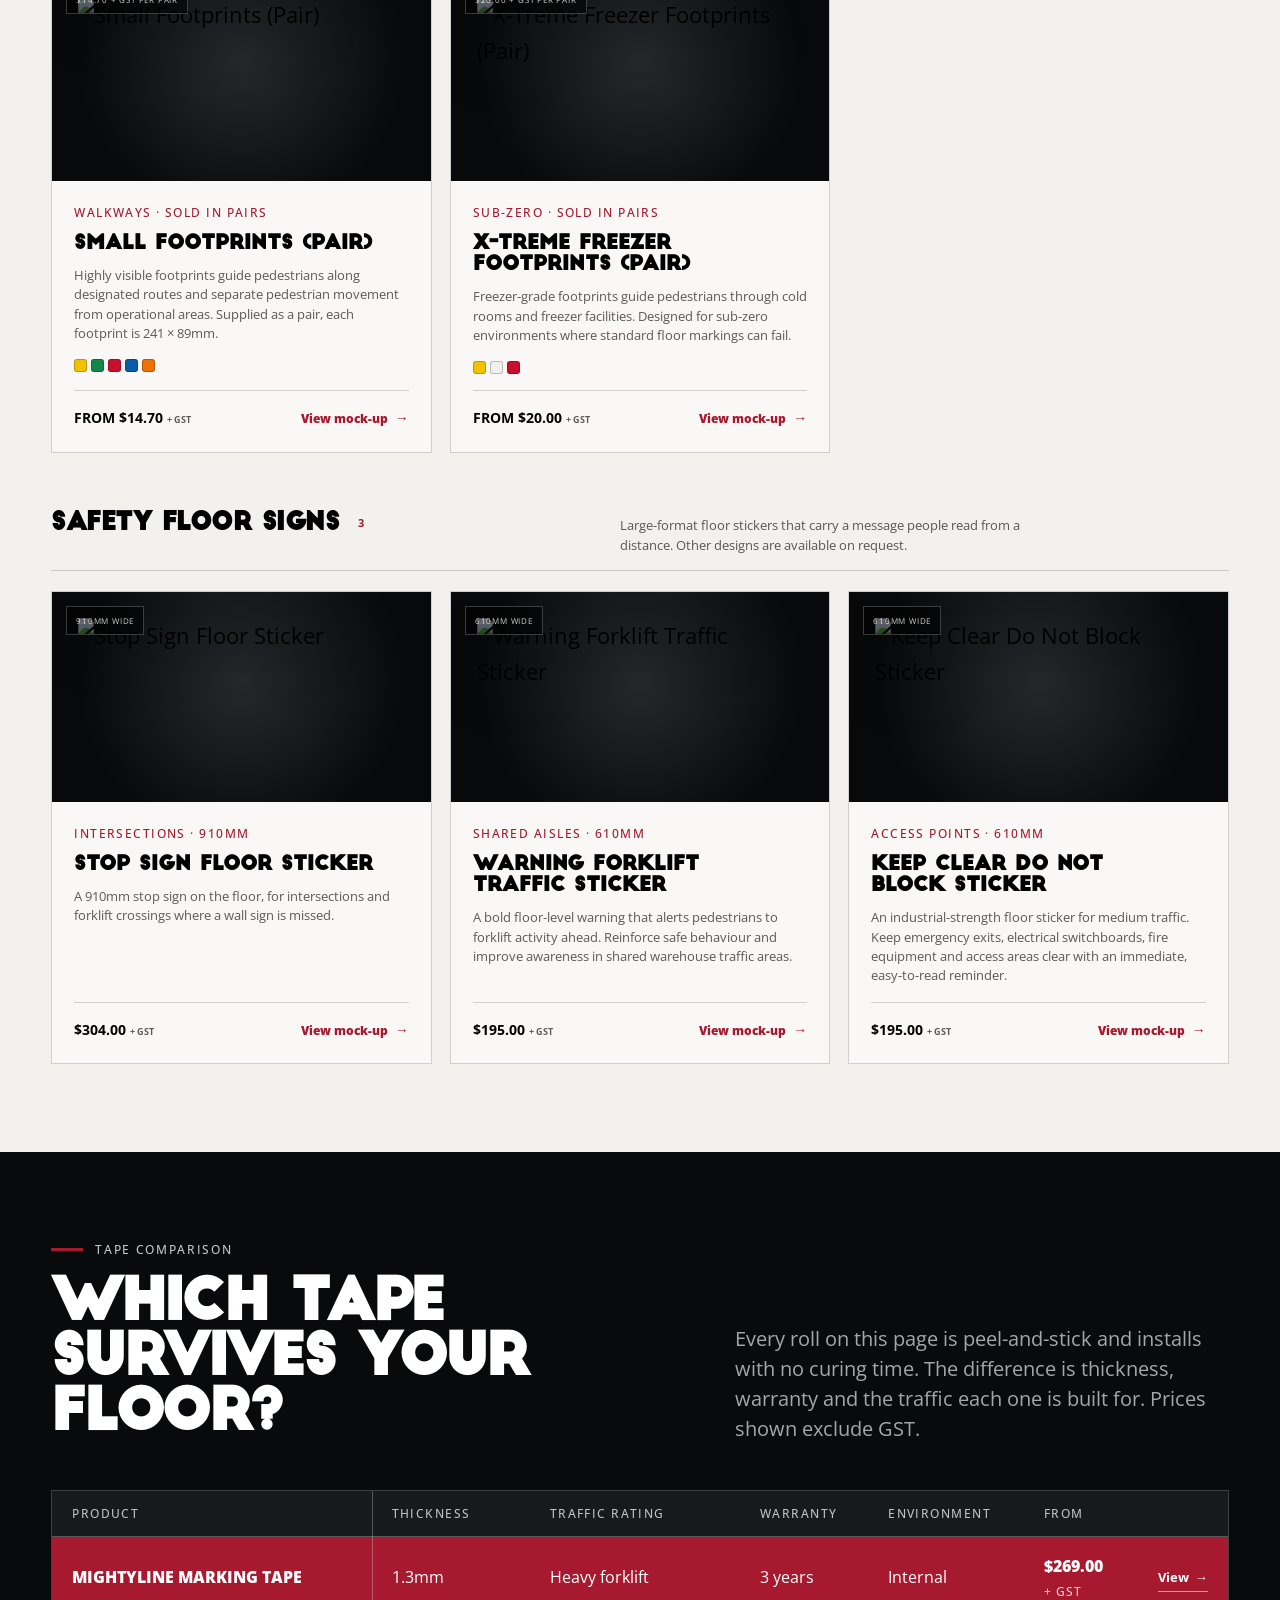
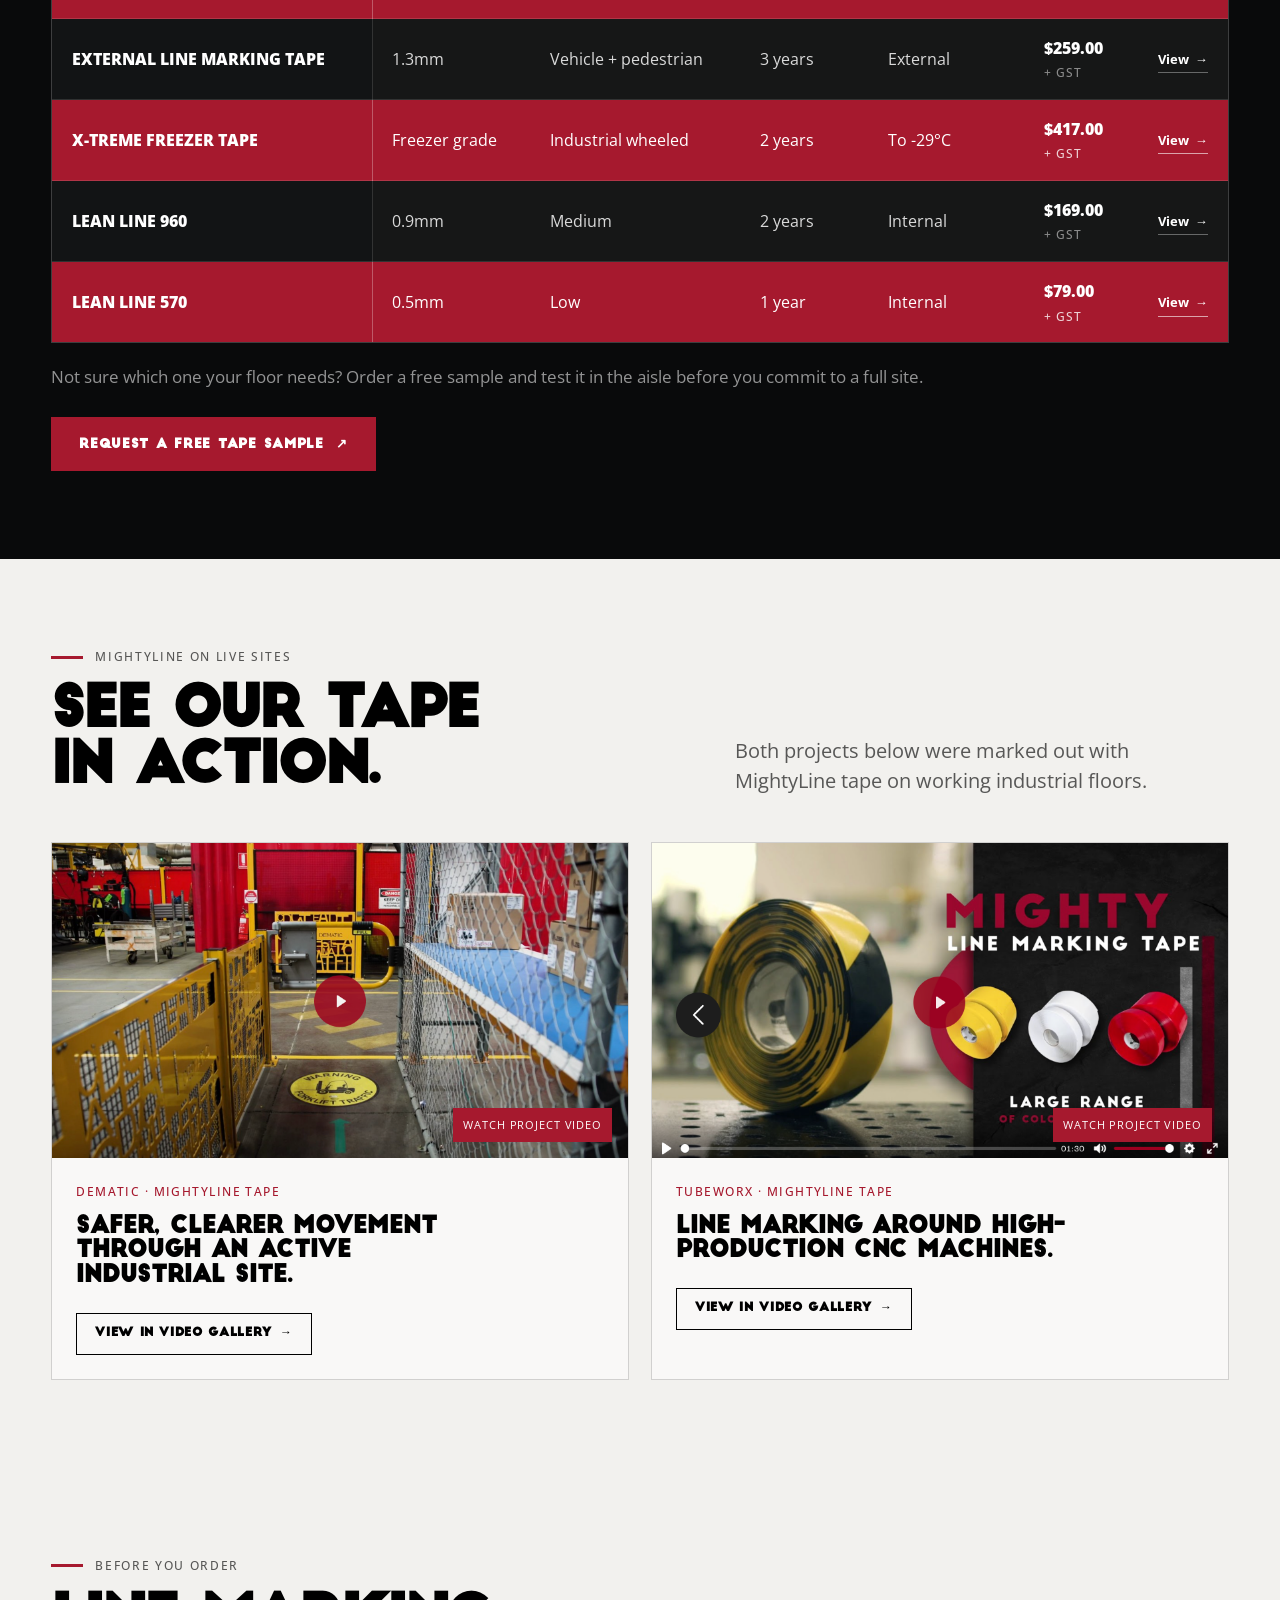
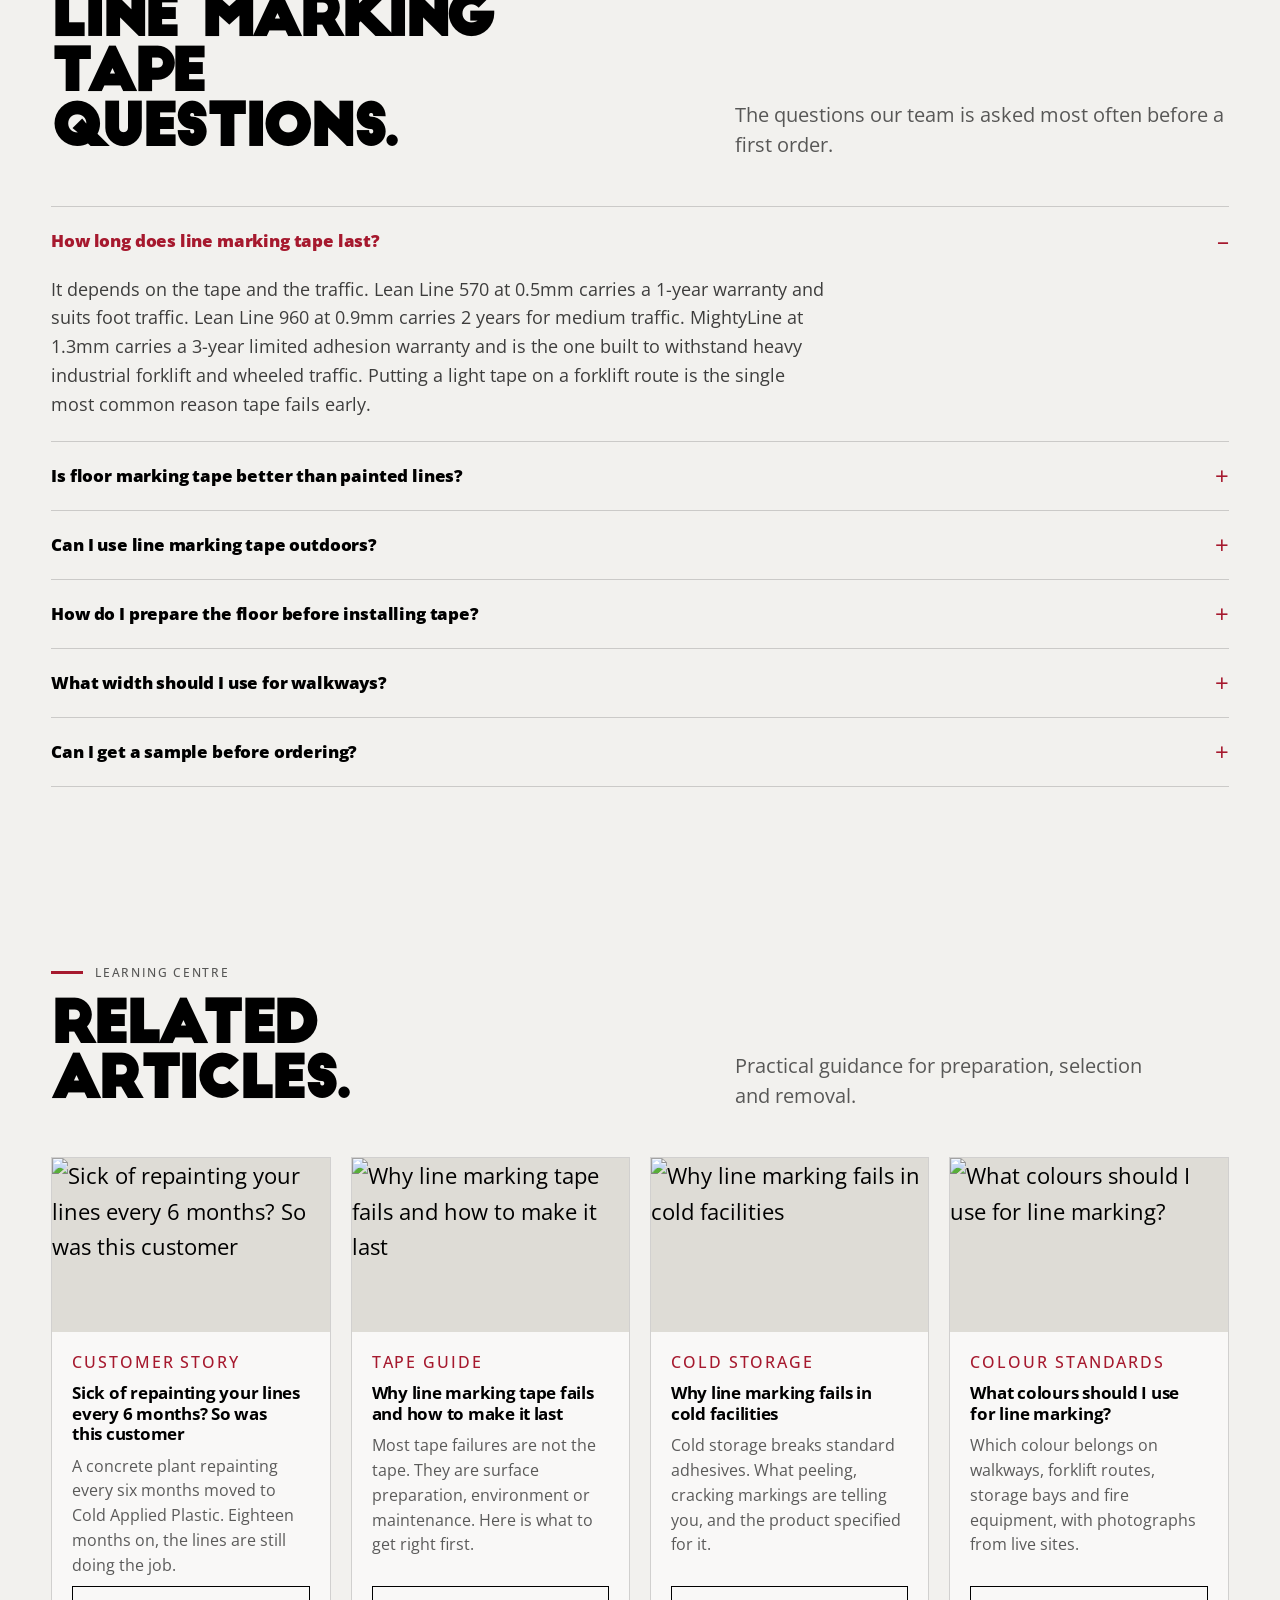
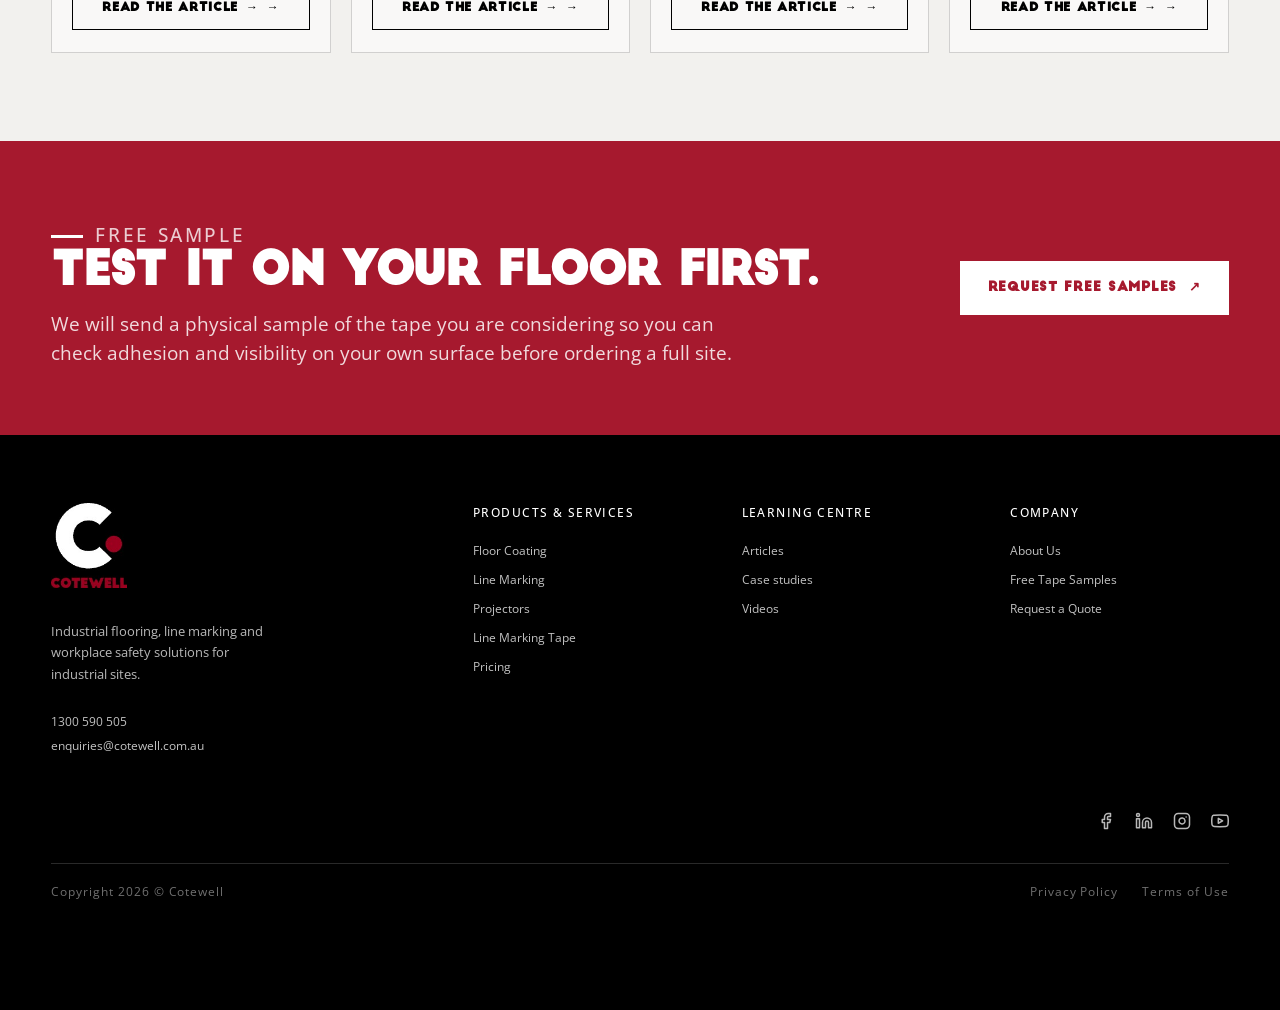
==== commit a11d57f4: "Merge branch 'main' into design-updates" ====
--- a/index.html
+++ b/index.html
@@ -387,9 +387,7 @@
     <div class="shell footer-grid">
       <div class="footer-brand">
         <a class="brand brand--footer" href="/">
-          <img class="brand-logo brand-logo--footer"
-            src="assets/media/cotewell-logo.jpeg"
-            alt="Cotewell" width="134" height="150">
+          <img class="brand-logo brand-logo--footer" src="assets/media/cotewell-logo.jpeg" alt="Cotewell" width="134" height="150">
         </a>
         <p>Industrial flooring, line marking and<br>workplace safety solutions for industrial sites.</p>
         <div class="footer-contact">
@@ -399,40 +397,28 @@
       </div>
 
       <div>
-        <strong class="mono">Services</strong>
+        <strong class="mono">Products &amp; Services</strong>
         <a href="/service/floor-coating-and-sealing/">Floor Coating</a>
         <a href="/service/line-markings/">Line Marking</a>
         <a href="/product-category/line-marking-projector/">Projectors</a>
-        <a href="/concrete-repair/">Concrete Repair</a>
+        <a href="#category" data-category-link>Line Marking Tape</a>
+        <a href="/cost-calculator/">Pricing</a>
       </div>
 
       <div>
-        <strong class="mono">Shop</strong>
-        <a href="#category" data-category-link>Line Marking Tape</a>
-        <a href="/product-category/shapes/">5S Shapes &amp; Footprints</a>
-        <a href="/product-category/signage/">Floor Signage</a>
-        <a href="/request-free-sample/">Free Samples</a>
+        <strong class="mono">Learning Centre</strong>
+        <a href="/learning-centre/#articles">Articles</a>
+        <a href="/video-gallery/">Case studies</a>
+        <a href="/video-gallery/">Videos</a>
       </div>
 
       <div>
         <strong class="mono">Company</strong>
         <a href="/our-story/">About Us</a>
-        <a href="/learning-centre/#articles">Articles</a>
-        <a href="/video-gallery/">Case Studies</a>
-        <a href="/video-gallery/">Videos</a>
         <a href="/request-free-sample/">Free Tape Samples</a>
-      </div>
-
-      <div>
-        <strong class="mono">Where We Work</strong>
-        <a href="#">Brisbane &amp; QLD</a>
-        <a href="#">Sydney &amp; NSW</a>
-        <a href="#">Melbourne &amp; VIC</a>
-        <a href="/cost-calculator/">Cost Guide</a>
-        <a href="#">Common Questions</a>
-      </div>
-    </div>
-
+        <a href="/request-quote/">Request a Quote</a>
+      </div>
+    </div>
     <!-- Social icons -->
     <div class="shell footer-socials">
       <a href="#" aria-label="Facebook">
@@ -468,10 +454,10 @@
 
     <!-- Bottom bar -->
     <div class="shell footer-bottom">
-      <span>© 2026 Cotewell.</span>
+      <span>Copyright 2026 © Cotewell</span>
       <div class="footer-bottom-links">
-        <a href="#">Privacy</a>
-        <a href="#">Terms</a>
+        <a href="#">Privacy Policy</a>
+        <a href="#">Terms of Use</a>
       </div>
       <span data-footer-label style="display:none">Line marking tape &amp; floor marking mock-up</span>
     </div>
--- a/styles.css
+++ b/styles.css
@@ -72,14 +72,14 @@
 .cart-link { min-height: 46px; display: inline-flex; align-items: center; gap: 7px; border: 1px solid var(--line-light); padding: 9px 12px; color: var(--white); font-size: 12px; font-weight: 700; text-transform: uppercase; }
 .cart-link:hover, .cart-link:focus-visible { border-color: var(--red); background: var(--red); }
 .cart-link svg { width: 20px; height: 20px; fill: none; stroke: currentColor; stroke-linecap: round; stroke-linejoin: round; stroke-width: 1.8; }
-.cart-link b { min-width: 18px; height: 18px; display: grid; place-items: center; border-radius: 2px; background: var(--red); color: var(--white); font-family: "Open Sans", sans-serif; font-size: 10px; font-weight: 700; }
+.cart-link b { min-width: 18px; height: 18px; display: grid; place-items: center; border-radius: 2px; background: var(--red); color: var(--white); font-family: "Open Sans", sans-serif; font-size: 12px; font-weight: 700; }
 .menu-toggle { display: none; border: 1px solid var(--white); border-radius: 2px; padding: 11px; background: transparent; color: var(--white); }
 
 @media (max-width: 1060px) {
   .utility__links { gap: 12px; }
   .main-nav { grid-template-columns: 76px 1fr auto; gap: 16px; }
   .primary { gap: 14px; }
-  .primary a { font-size: 11px; }
+  .primary a { font-size: 12px; }
 }
 @media (max-width: 820px) {
   .utility__inner { justify-content: flex-end; }
@@ -97,7 +97,7 @@
 }
 @media (max-width: 520px) {
   .cart-link { display: none; }
-  .header-cta { min-height: 40px; padding: 10px 15px; font-size: 10.5px; }
+  .header-cta { min-height: 40px; padding: 10px 15px; font-size: 12px; }
   .brand-logo { width: 43px; height: 48px; }
 }
 
@@ -299,7 +299,7 @@
   gap: 9px;
   margin-bottom: 18px;
   color: rgba(255,255,255,.48);
-  font-size: 11px;
+  font-size: 12px;
 }
 .breadcrumbs a:hover { color: var(--white); }
 .breadcrumbs span:last-child { color: rgba(255,255,255,.72); }
@@ -355,7 +355,7 @@
   display: block;
   margin-bottom: 8px;
   color: rgba(255,255,255,.55);
-  font-size: 9.5px;
+  font-size: 12px;
 }
 .gallery-label b {
   margin-left: 6px;
@@ -517,7 +517,7 @@
 .quantity input { min-width: 0; width: 100%; border: 0; background: transparent; color: #fff; text-align: center; outline: 0; appearance: textfield; }
 .quantity input::-webkit-outer-spin-button, .quantity input::-webkit-inner-spin-button { margin: 0; appearance: none; }
 .add-to-cart { width: 100%; }
-.purchase-note { margin: 12px 0 0; color: rgba(255,255,255,.55); font-size: 11px; }
+.purchase-note { margin: 12px 0 0; color: rgba(255,255,255,.55); font-size: 12px; }
 .purchase-note a { color: #fff; font-weight: 800; text-decoration: underline; text-underline-offset: 3px; }
 .cart-confirmation { margin-top: 13px; padding: 11px 13px; border: 1px solid rgba(255,255,255,.22); background: rgba(255,255,255,.07); color: #fff; font-size: 12px; }
 
@@ -695,7 +695,7 @@
   white-space: nowrap;
   font-variant-numeric: tabular-nums;
 }
-.compare-table td.num small { display: block; margin-top: 2px; color: rgba(255,255,255,.5); font-size: 11px; font-weight: 500; letter-spacing: .08em; text-transform: uppercase; }
+.compare-table td.num small { display: block; margin-top: 2px; color: rgba(255,255,255,.5); font-size: 12px; font-weight: 500; letter-spacing: .08em; text-transform: uppercase; }
 .compare-table td.go { width: 96px; text-align: right; }
 .compare-table td.go a {
   display: inline-flex;
@@ -745,7 +745,7 @@
 }
 .spec-row .mono {
   color: rgba(255,255,255,.62);
-  font-size: 9.5px;
+  font-size: 12px;
   line-height: 1.5;
 }
 .spec-row strong {
@@ -798,11 +798,9 @@
 }
 .faq-item summary::-webkit-details-marker { display: none; }
 .faq-item summary::after { content: "+"; color: var(--signal); font-size: 24px; font-weight: 400; line-height: 1; }
-.faq-item[open] summary::after { content: "\2212"; }
-.faq-item summary:hover { color: var(--red); }
-.faq-item[open] > summary { color: var(--red); }
-.faq-item[open] > summary::after { color: var(--red); }
-.faq-item p { max-width: 82ch; margin: 0 0 22px; color: var(--muted-dark); font-size: 14px; line-height: 1.65; }
+.faq-item[open] summary::after { content: "\2013"; }
+.faq-item[open] summary { color: var(--red); }
+.faq-item p { max-width: 78ch; margin: 0 0 22px; color: rgba(0,0,0,.75); font-size: 18px; line-height: 1.6; }
 
 /* ------------------------------------------------------- sample band */
 .sample-band { padding: 66px 0; background: var(--red); color: var(--white); }
@@ -826,7 +824,7 @@
 /* 5-column grid: brand + 4 link columns */
 .footer-grid {
   display: grid;
-  grid-template-columns: 5fr repeat(4, 1fr);
+  grid-template-columns: 1.7fr repeat(3, 1fr);
   gap: 50px;
 }
 
@@ -895,7 +893,7 @@
   padding-top: 18px;
   color: rgba(255, 255, 255, .44);
   font-family: "Open Sans", sans-serif;
-  font-size: 10px;
+  font-size: 12px;
   letter-spacing: .08em;
 }
 
@@ -933,7 +931,7 @@
   .sticky-cta { padding: 10px 0; }
   .sticky-cta__prompt { display: none; }
   .sticky-cta__actions { width: 100%; display: grid; grid-template-columns: 1fr 1fr; gap: 8px; }
-  .sticky-cta .button { min-height: 44px; padding: 10px 8px; font-size: 10.5px; }
+  .sticky-cta .button { min-height: 44px; padding: 10px 8px; font-size: 12px; }
 }
 
 @media (max-width: 1100px) {
@@ -1005,18 +1003,17 @@
   .tape-card__copy h3 { font-size: 19px; }
   .tape-card__footer { align-items: flex-end; }
   .filter-bar { margin-bottom: 28px; }
-  .filter-chip { font-size: 10.5px; padding: 9px 13px; }
+  .filter-chip { font-size: 12px; padding: 9px 13px; }
   .hero-proof b { font-size: 17px; }
-  .faq-item summary { font-size: 15.5px; gap: 16px; }
   .sample-band { padding: 52px 0; }
   .sample-band__actions { display: grid; grid-template-columns: 1fr; width: 100%; }
   .product-hero { padding-top: 14px; padding-bottom: 54px; }
-  .breadcrumbs { white-space: nowrap; overflow: hidden; font-size: 9px; }
+  .breadcrumbs { white-space: nowrap; overflow: hidden; font-size: 12px; }
   .product-media { min-height: 380px; }
   .product-media:not(.product-media--photo) img { padding: 10% 14% 12%; }
   .product-thumb { width: 54px; height: 54px; }
   .product-photo { width: 92px; height: 60px; }
-  .product-media__tag { left: 14px; top: 14px; font-size: 7px; }
+  .product-media__tag { left: 14px; top: 14px; font-size: 12px; }
   .product-media__swatch-label { right: 14px; bottom: 14px; }
   .product-summary h1 { font-size: clamp(40px, 12.5vw, 58px); }
   .product-description { font-size: 15px; }
@@ -1041,7 +1038,7 @@
 
 @media (max-width: 520px) {
   .cart-link { display: none; }
-  .header-cta { min-height: 40px; padding: 10px 15px; font-size: 10.5px; }
+  .header-cta { min-height: 40px; padding: 10px 15px; font-size: 12px; }
   .brand-logo { width: 43px; height: 48px; }
 
 }
@@ -1091,7 +1088,7 @@
   .main-nav { gap: 24px; }
   .primary-nav { gap: 16px; font-size: 13px; }
   .utility-links { gap: 13px; }
-  .utility-nav { font-size: 11px; }
+  .utility-nav { font-size: 12px; }
 }
 @media (max-width: 1040px) {
   .utility-nav { flex-wrap: wrap; row-gap: 4px; padding-block: 6px; }
@@ -1152,7 +1149,7 @@
   gap: 8px;
   margin: 12px 0 0;
   color: rgba(255,255,255,.6);
-  font-size: 9.5px;
+  font-size: 12px;
 }
 .live-dot {
   width: 7px;
@@ -1235,7 +1232,7 @@
 .features-wrap .feature:nth-child(3n) { border-top-color: #6a3f9e; }
 .features-wrap .feature:nth-child(3n) > span { background: #6a3f9e; }
 
-.features-wrap .feature > span { width: 28px; height: 28px; font-size: 10.5px; }
+.features-wrap .feature > span { width: 28px; height: 28px; font-size: 12px; }
 .features-wrap .feature h3 { font-size: 17px; }
 .features-wrap .feature p { font-size: 16px; line-height: 1.55; color: rgba(0,0,0,.75); }
 
@@ -1406,8 +1403,14 @@
 .features-wrap .applications strong, .features-wrap .applications li::before { color:var(--red); }
 .limitations ul { display:block; }
 .limitations li + li { margin-top:8px; }
-.faq-item summary, .faq-item[open] summary { color:var(--red); }
+.faq-item[open] summary { color:var(--red); }
 .video-card__media { aspect-ratio:16/9; }
 .video-card__media img { width:100%; height:100%; object-fit:contain; }
 
 .hero-video__caption { margin-top:44px; position:relative; z-index:1; }
+
+/* Mobile FAQ sizes, after the live-size layer so they win (matches projectors) */
+@media (max-width: 700px) {
+  .faq-item summary { font-size: 16px; gap: 16px; }
+  .faq-item p { font-size: 16.5px; }
+}
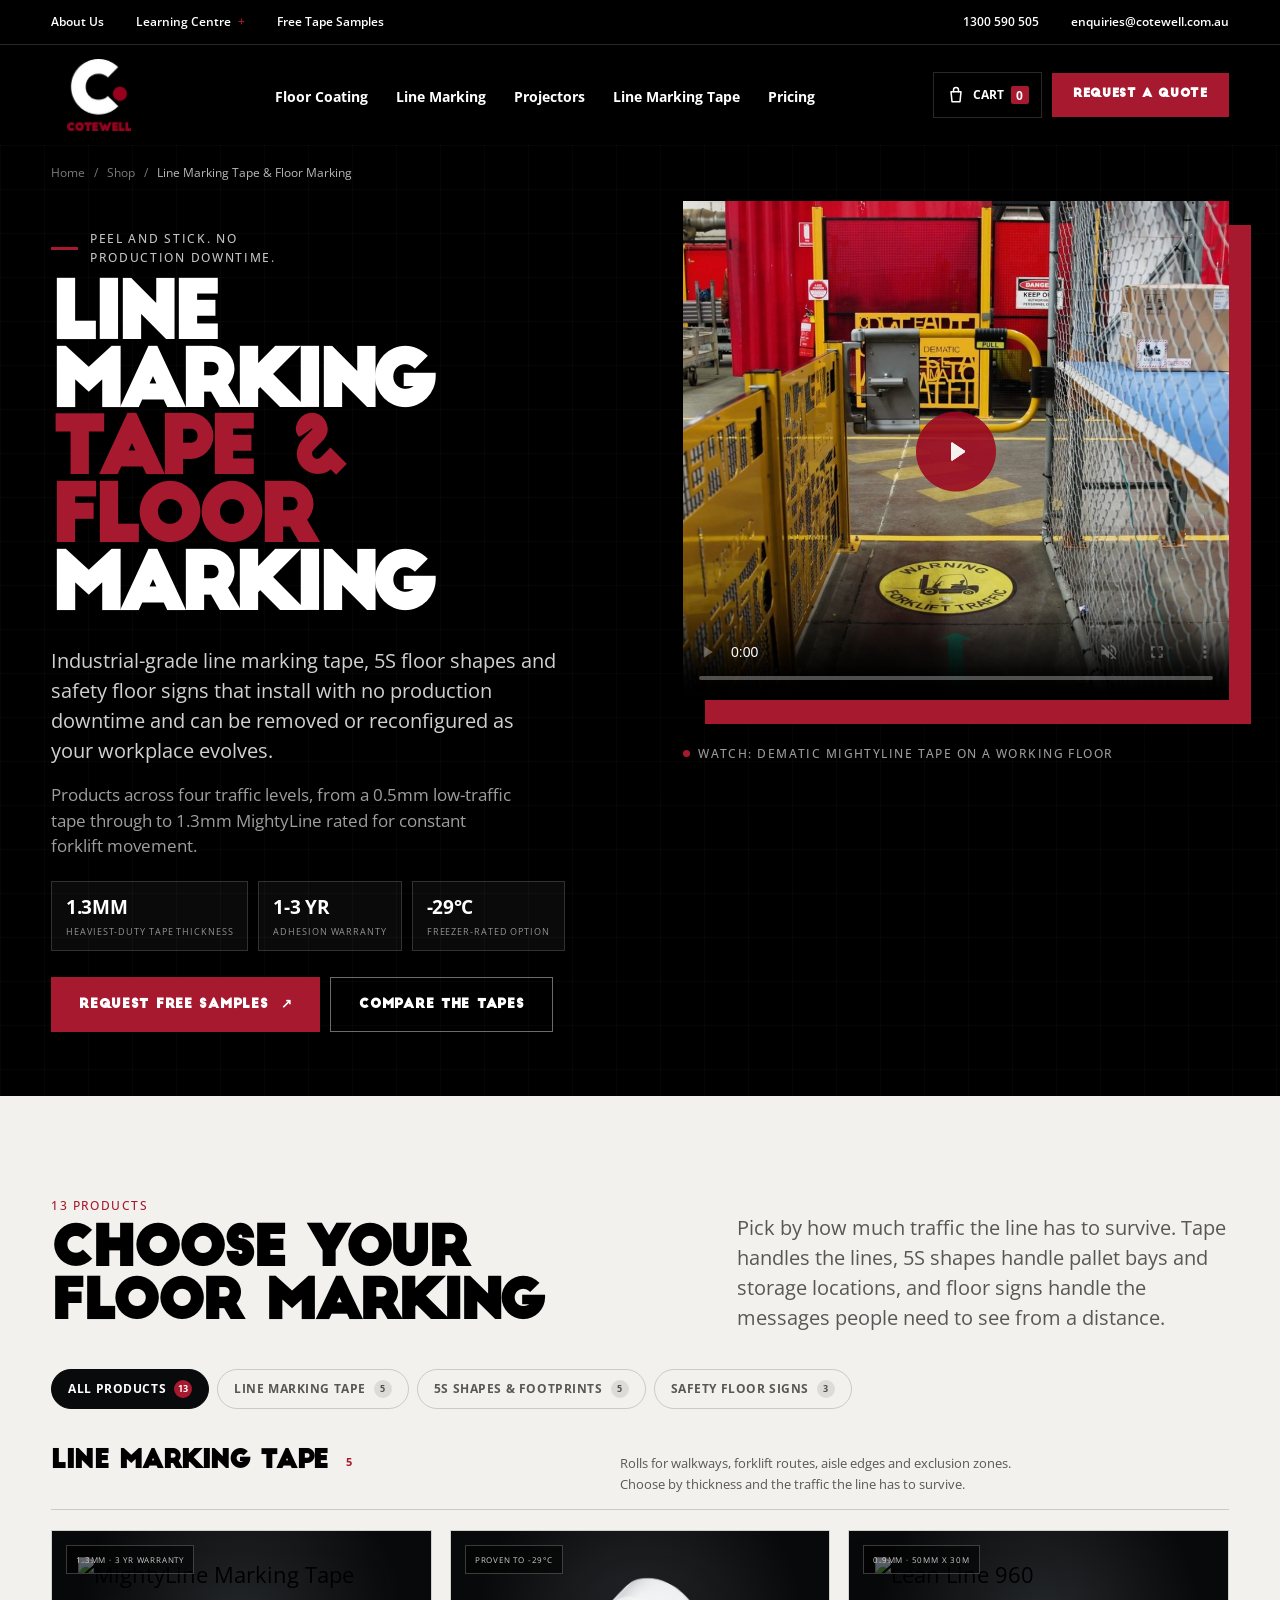
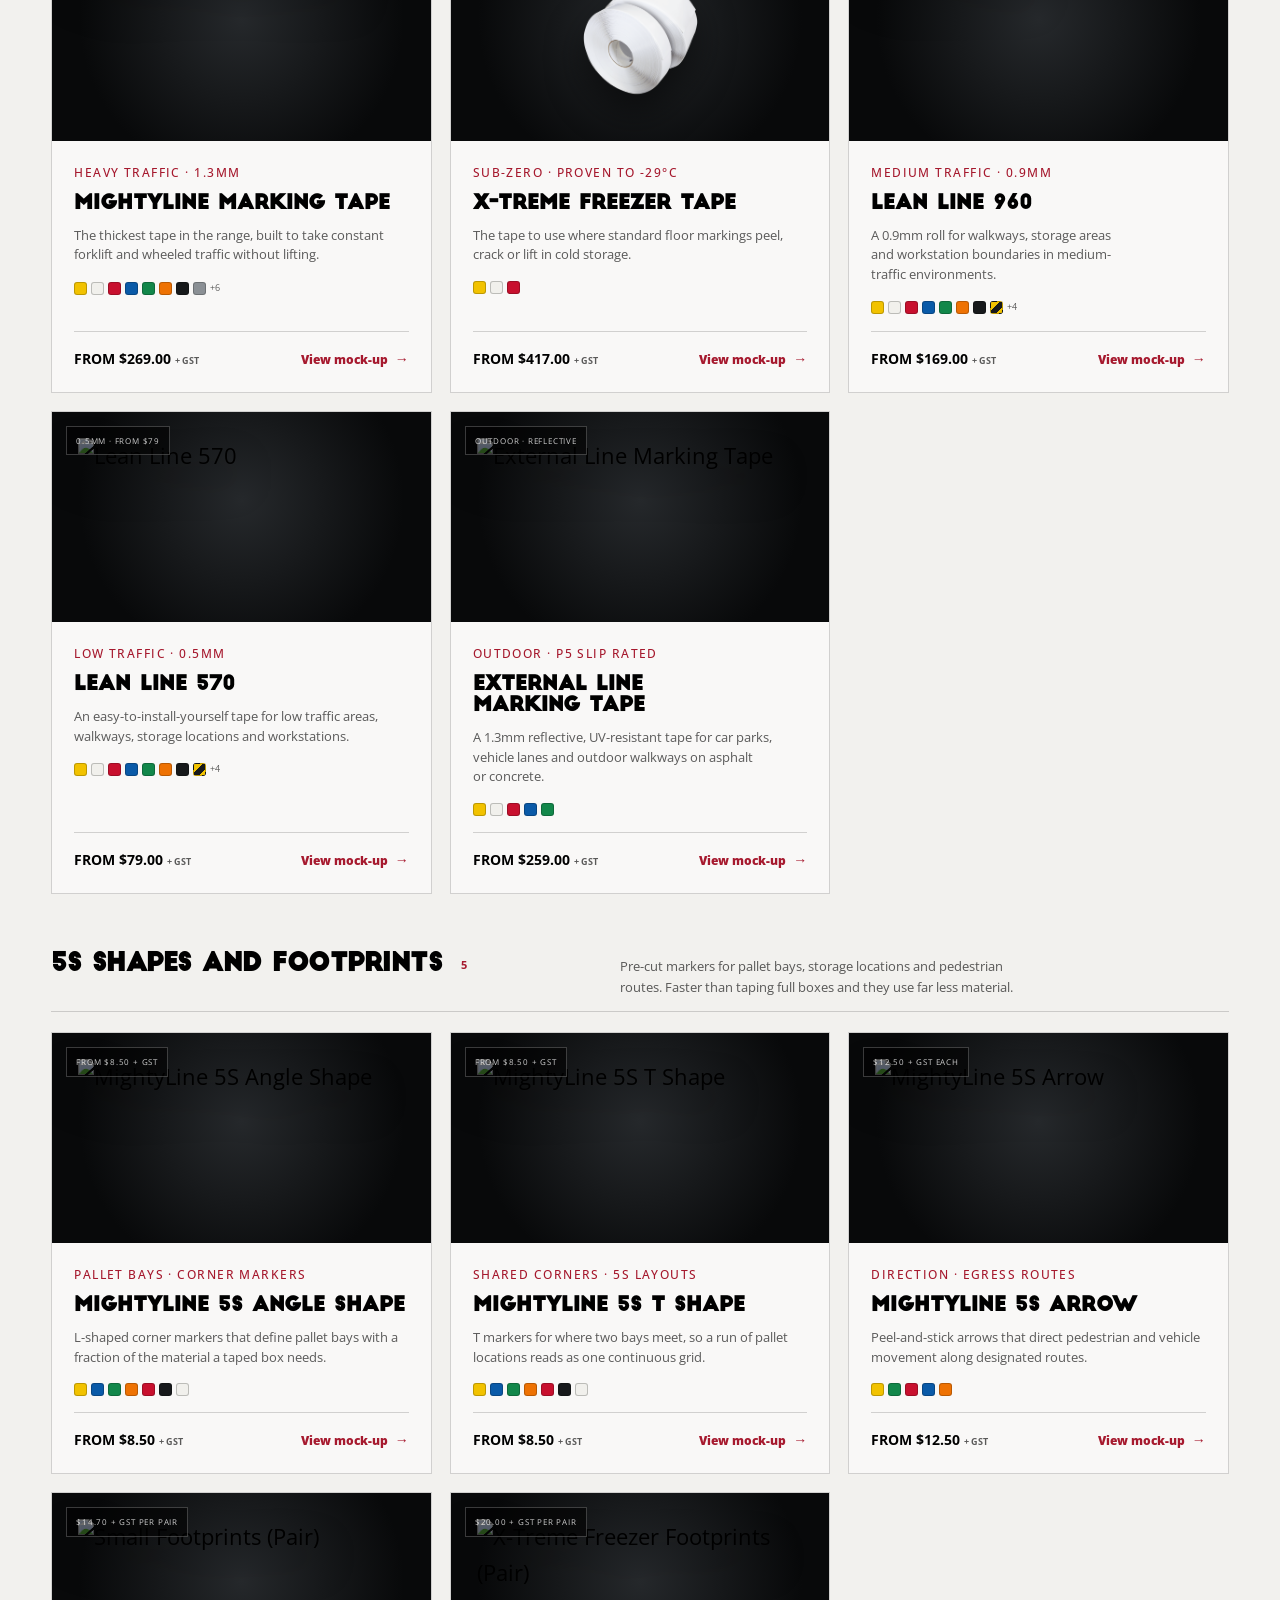
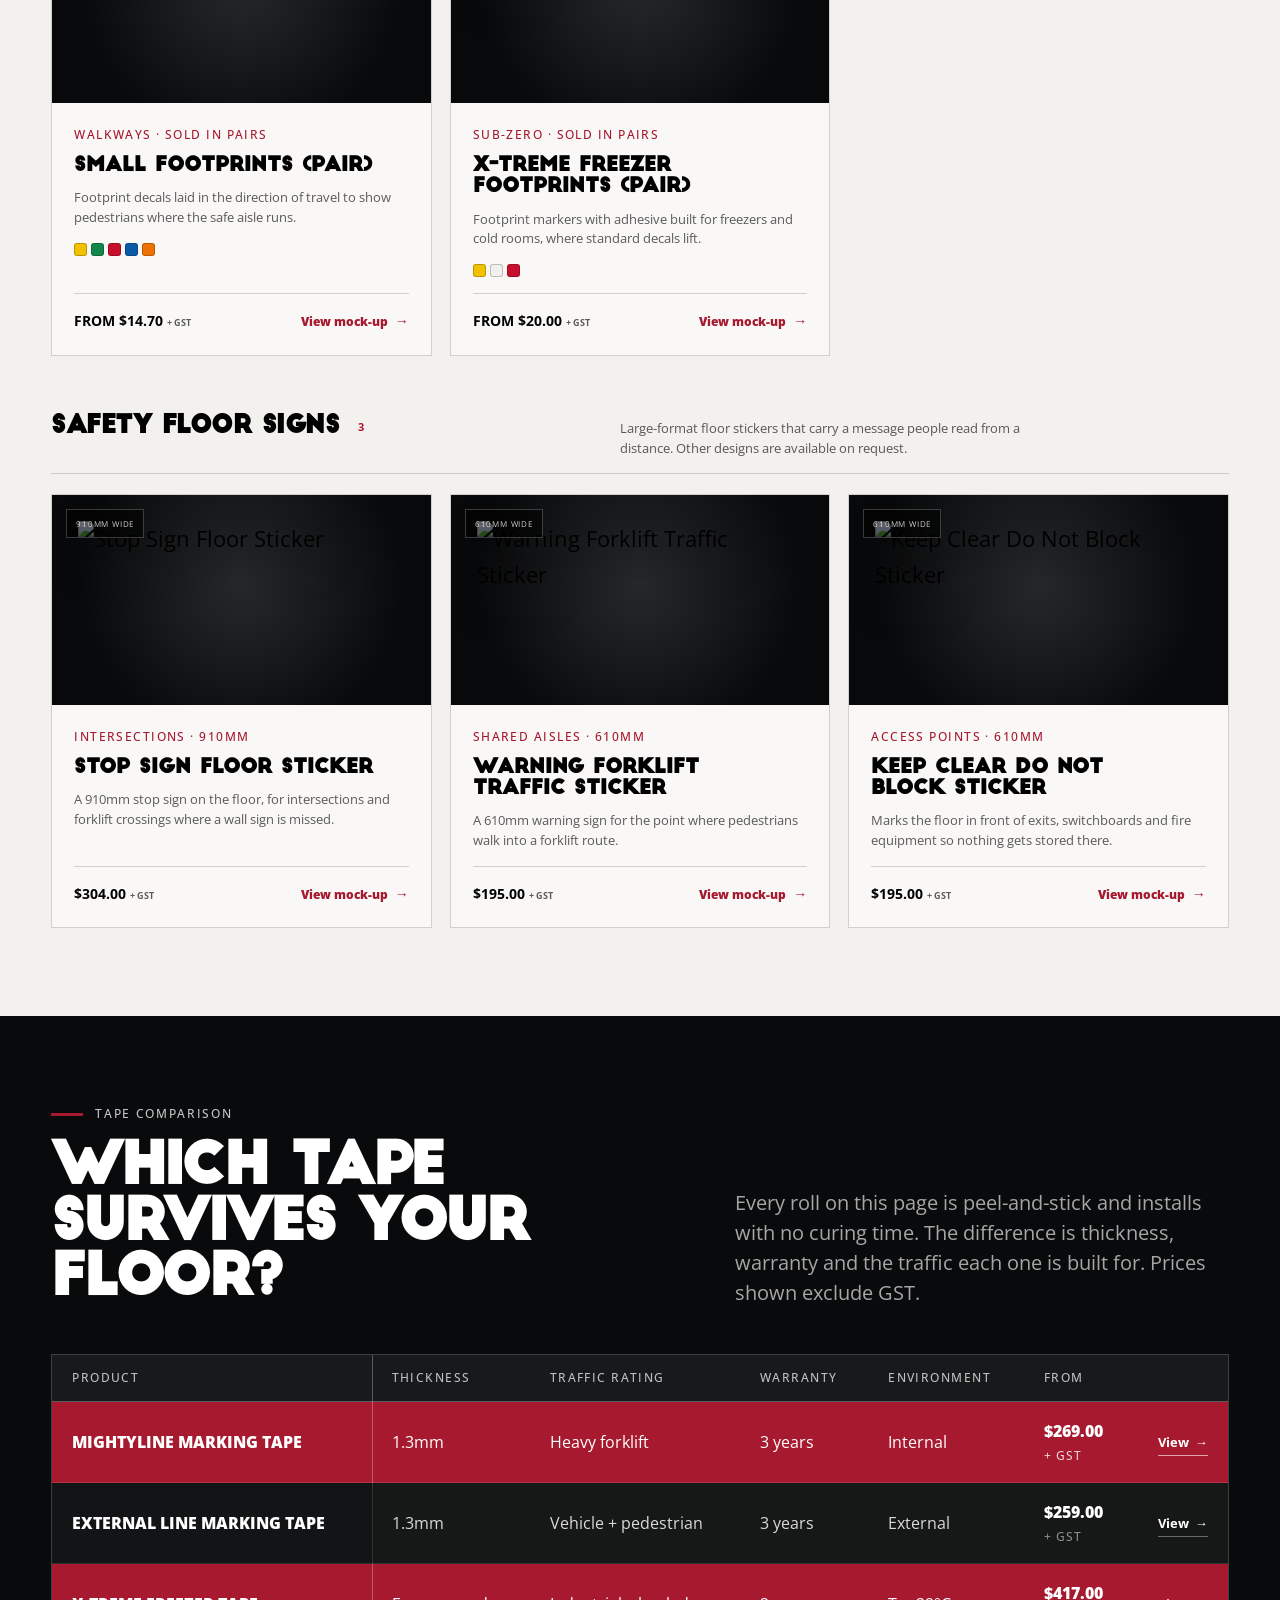
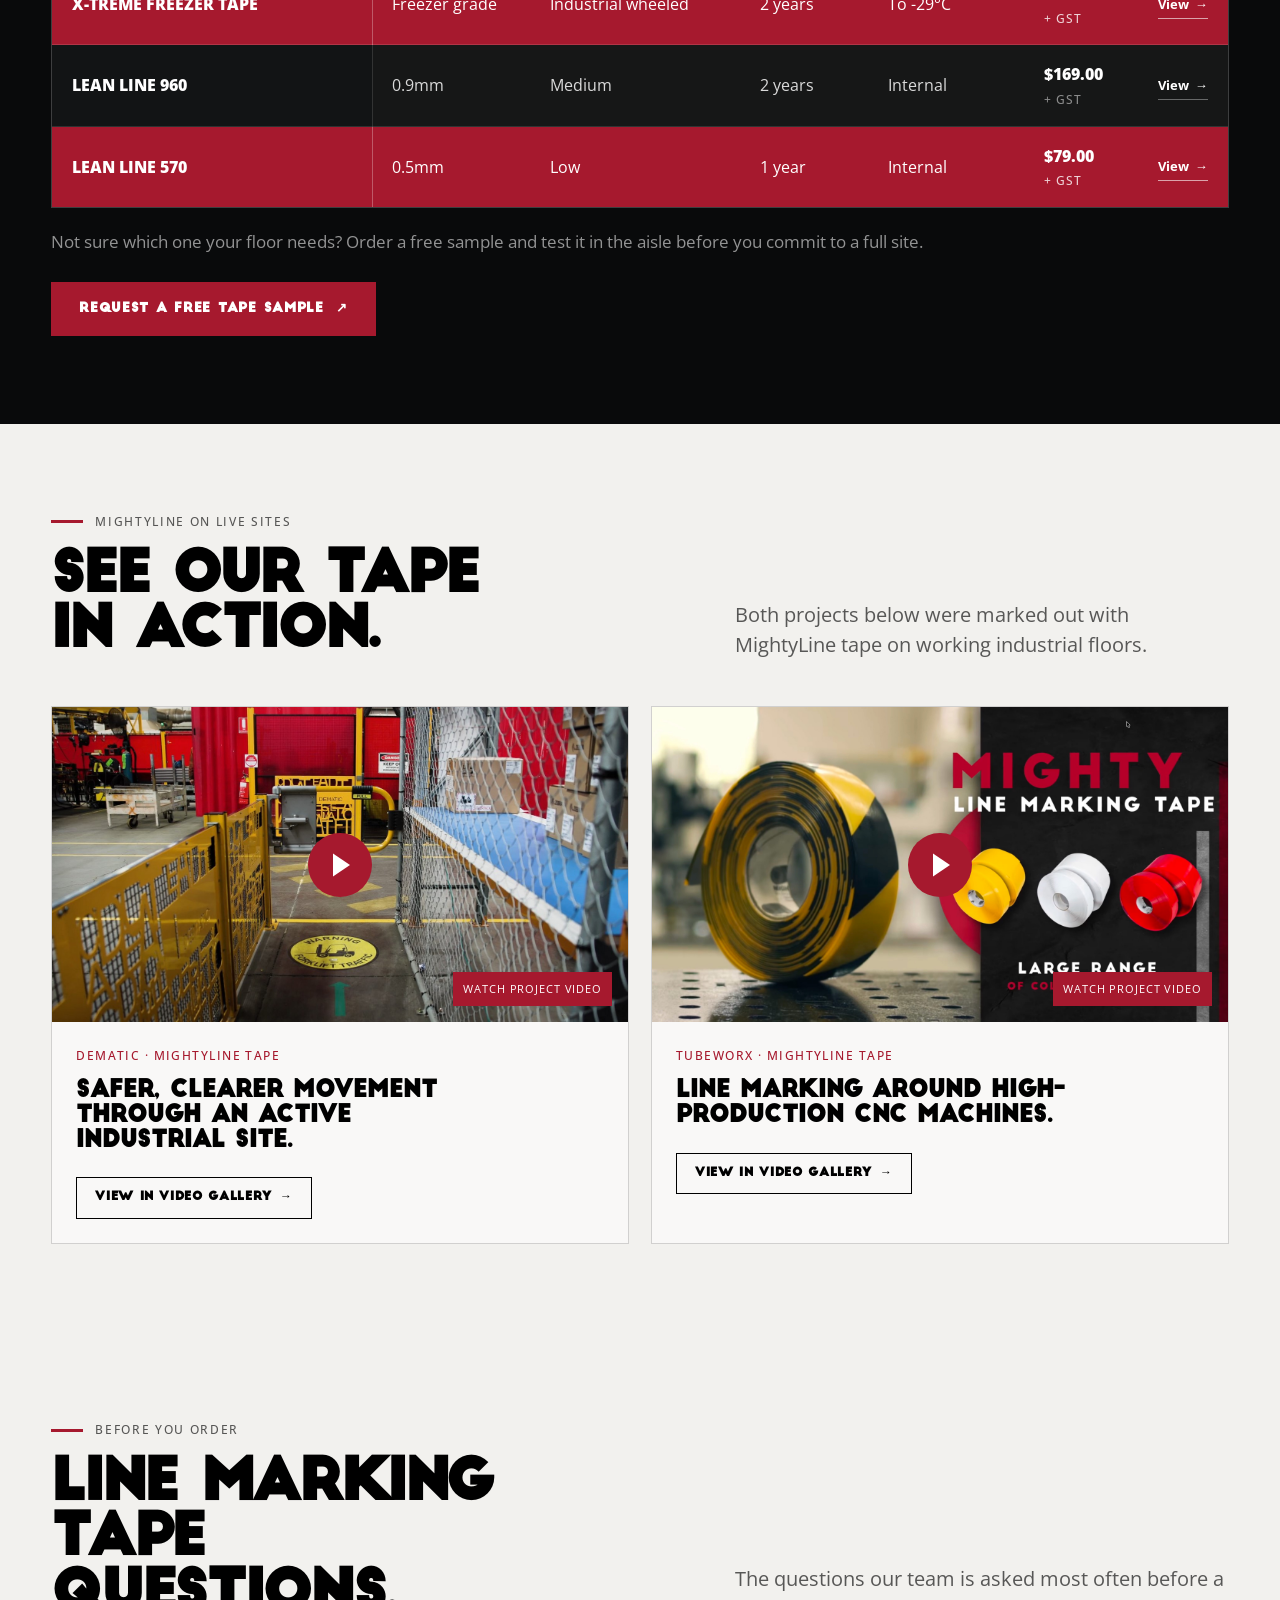
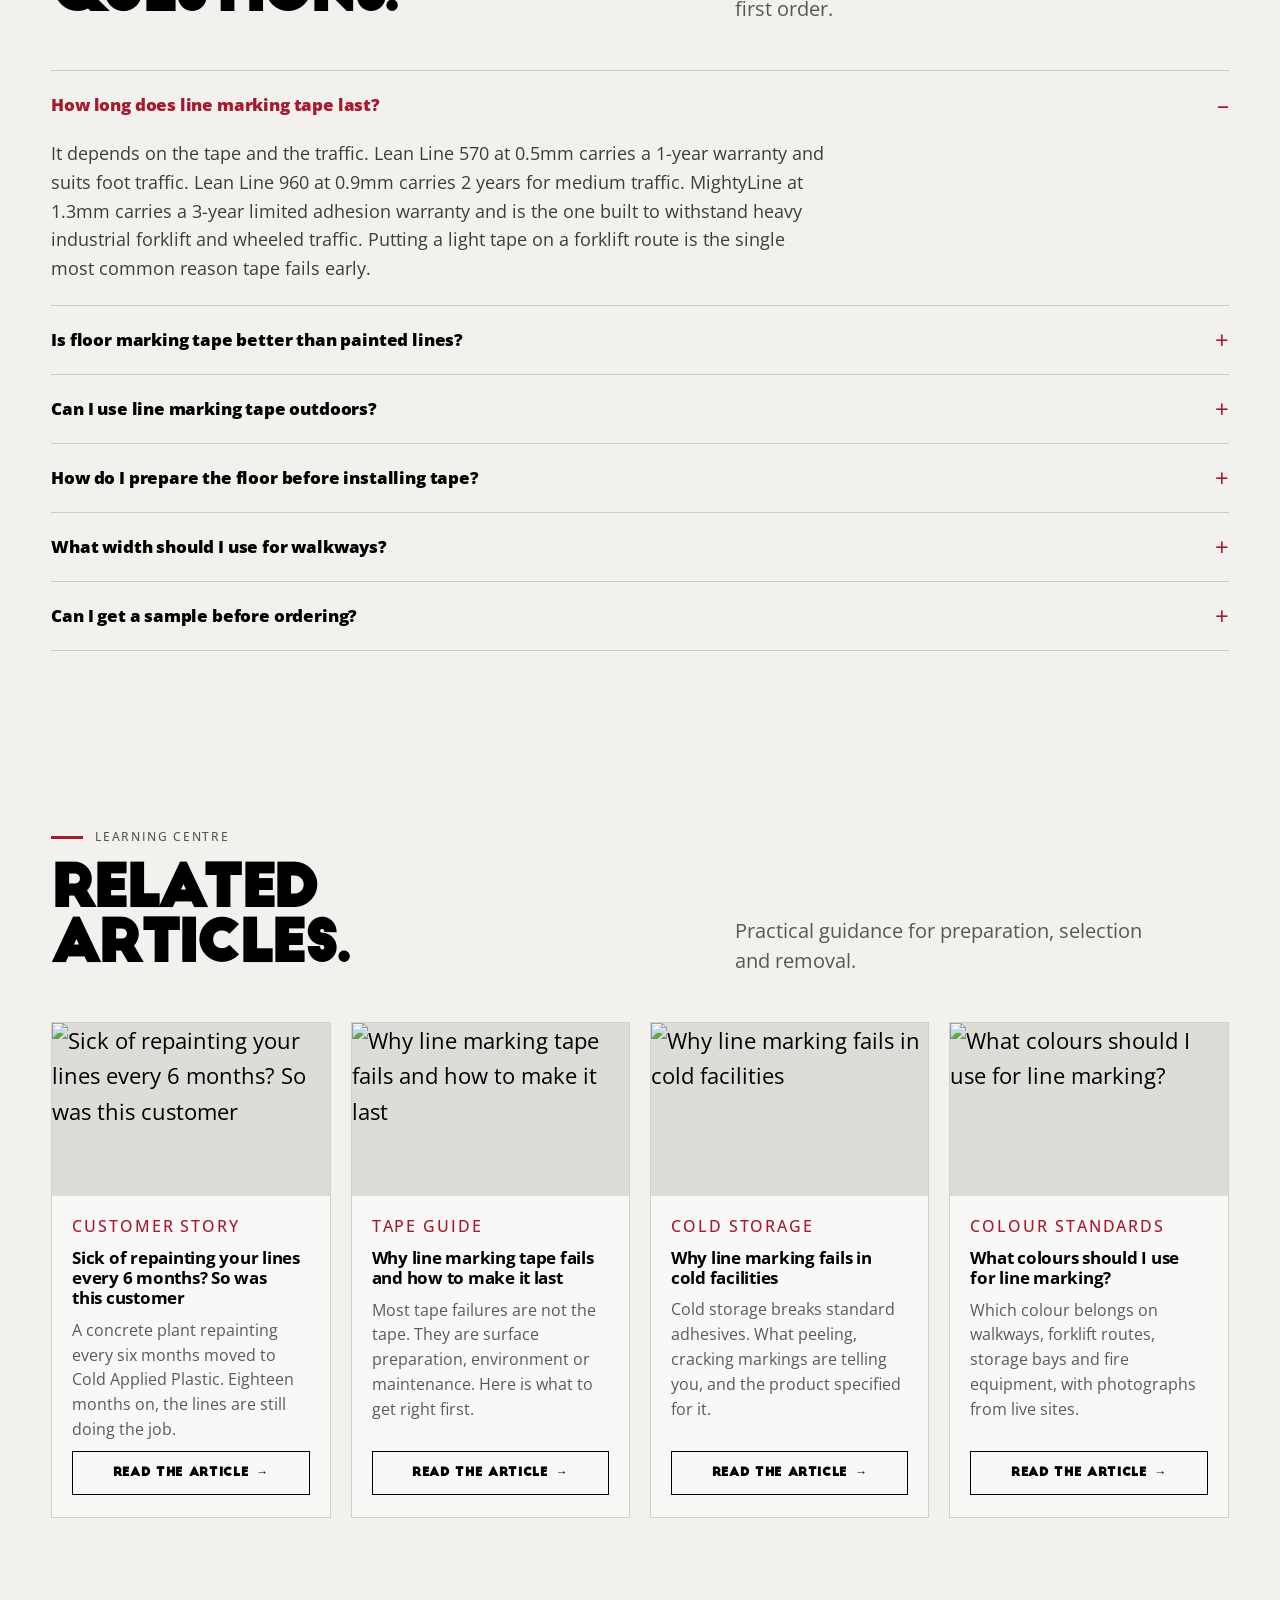
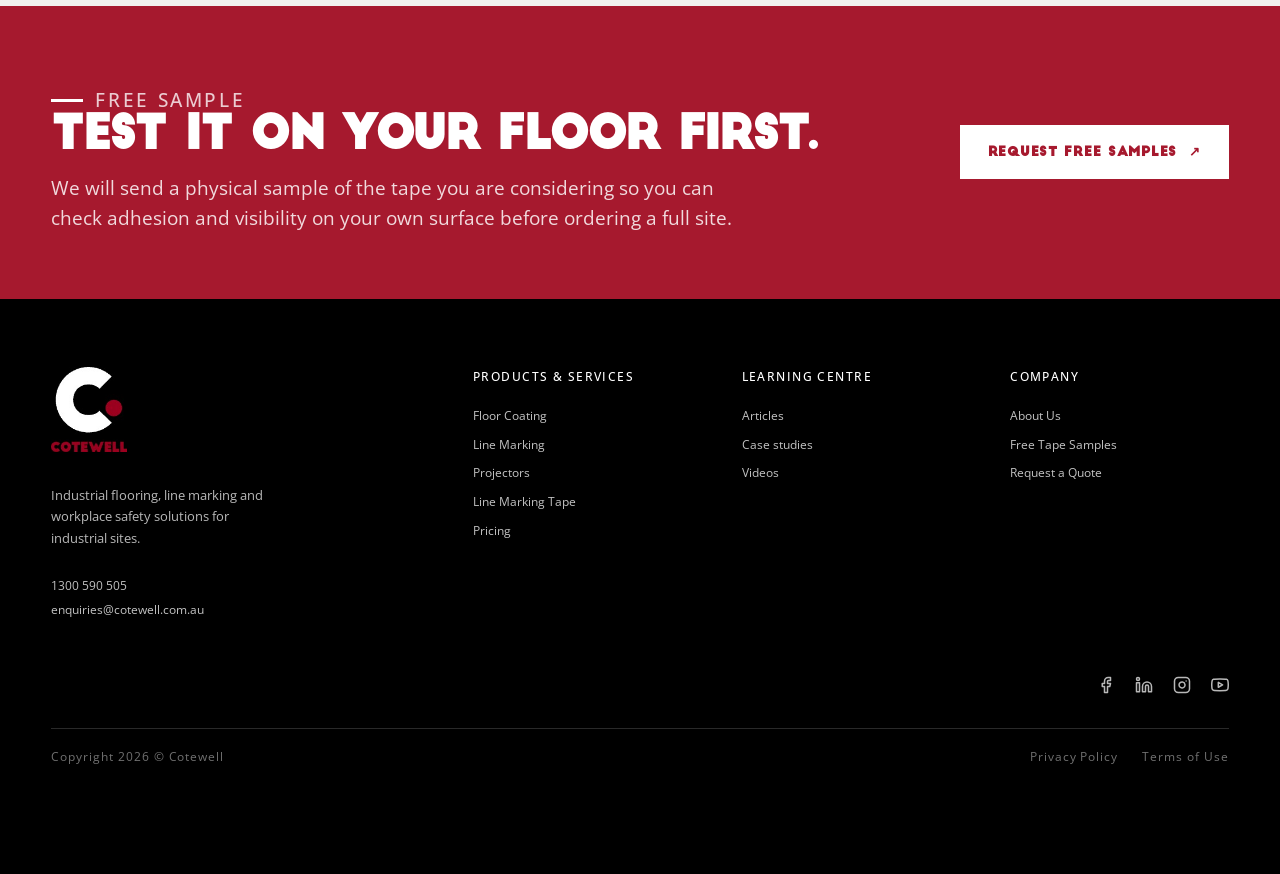
==== commit f568b6f1: "Host video locally and play video in same page" ====
--- a/index.html
+++ b/index.html
@@ -173,12 +173,20 @@
             <p>Both projects below were marked out with MightyLine tape on working industrial floors.</p>
           </div>
           <div class="project-grid project-grid--paper">
-            <a class="project-card reveal" href="https://cotewell.com.au/video-gallery/#testimonials">
-              <div class="project-card__media"><img src="assets/img/project-dematic.png" alt="Dematic warehouse line marking project using MightyLine tape" width="1728" height="960" loading="lazy"><span>Watch project video</span></div>
+            <a class="project-card reveal" href="assets/video/dematic-testimonial.mp4">
+              <div class="project-card__media">
+                <img src="assets/img/dematic-testimonial-cover.jpg" alt="Dematic warehouse line marking project using MightyLine tape" width="1728" height="960" loading="lazy">
+                <svg width="64" height="64" viewBox="0 0 64 64" fill="none" style="position: absolute; top: 50%; left: 50%; transform: translate(-50%, -50%); z-index: 2;" aria-hidden="true"><circle cx="32" cy="32" r="32" fill="var(--red)"/><path d="M42 32L25 43.547L25 20.453L42 32Z" fill="white"/></svg>
+                <span>Watch project video</span>
+              </div>
               <div class="project-card__copy"><p class="mono">Dematic · MightyLine tape</p><h3>Safer, clearer movement through an active industrial site.</h3><span class="text-link">View in video gallery</span></div>
             </a>
-            <a class="project-card reveal" href="https://cotewell.com.au/video-gallery/#testimonials">
-              <div class="project-card__media"><img src="assets/img/project-tubeworx.png" alt="Tubeworx line marking project using MightyLine tape" width="1728" height="960" loading="lazy"><span>Watch project video</span></div>
+            <a class="project-card reveal" href="assets/video/Cotewell-Tubeworx.mp4">
+              <div class="project-card__media">
+                <img src="assets/img/Cotewell-Tubeworx-cover.jpg" alt="Tubeworx line marking project using MightyLine tape" width="1728" height="960" loading="lazy">
+                <svg width="64" height="64" viewBox="0 0 64 64" fill="none" style="position: absolute; top: 50%; left: 50%; transform: translate(-50%, -50%); z-index: 2;" aria-hidden="true"><circle cx="32" cy="32" r="32" fill="var(--red)"/><path d="M42 32L25 43.547L25 20.453L42 32Z" fill="white"/></svg>
+                <span>Watch project video</span>
+              </div>
               <div class="project-card__copy"><p class="mono">Tubeworx · MightyLine tape</p><h3>Line marking around high-production CNC machines.</h3><span class="text-link">View in video gallery</span></div>
             </a>
           </div>
@@ -341,12 +349,20 @@
           </div>
 
           <div class="project-grid project-grid--paper">
-            <a class="project-card reveal" href="https://cotewell.com.au/video-gallery/#testimonials">
-              <div class="project-card__media"><img src="assets/img/project-dematic.png" alt="Dematic warehouse line marking project using MightyLine tape" width="1728" height="960" loading="lazy"><span>Watch project video</span></div>
+            <a class="project-card reveal" href="assets/video/dematic-testimonial.mp4">
+              <div class="project-card__media">
+                <img src="assets/img/dematic-testimonial-cover.jpg" alt="Dematic warehouse line marking project using MightyLine tape" width="1728" height="960" loading="lazy">
+                <svg width="64" height="64" viewBox="0 0 64 64" fill="none" style="position: absolute; top: 50%; left: 50%; transform: translate(-50%, -50%); z-index: 2;" aria-hidden="true"><circle cx="32" cy="32" r="32" fill="var(--red)"/><path d="M42 32L25 43.547L25 20.453L42 32Z" fill="white"/></svg>
+                <span>Watch project video</span>
+              </div>
               <div class="project-card__copy"><p class="mono">Dematic · MightyLine tape</p><h3>Safer, clearer movement through an active industrial site.</h3><span class="text-link">View in video gallery</span></div>
             </a>
-            <a class="project-card reveal" href="https://cotewell.com.au/video-gallery/#testimonials">
-              <div class="project-card__media"><img src="assets/img/project-tubeworx.png" alt="Tubeworx line marking project using MightyLine tape" width="1728" height="960" loading="lazy"><span>Watch project video</span></div>
+            <a class="project-card reveal" href="assets/video/Cotewell-Tubeworx.mp4">
+              <div class="project-card__media">
+                <img src="assets/img/Cotewell-Tubeworx-cover.jpg" alt="Tubeworx line marking project using MightyLine tape" width="1728" height="960" loading="lazy">
+                <svg width="64" height="64" viewBox="0 0 64 64" fill="none" style="position: absolute; top: 50%; left: 50%; transform: translate(-50%, -50%); z-index: 2;" aria-hidden="true"><circle cx="32" cy="32" r="32" fill="var(--red)"/><path d="M42 32L25 43.547L25 20.453L42 32Z" fill="white"/></svg>
+                <span>Watch project video</span>
+              </div>
               <div class="project-card__copy"><p class="mono">Tubeworx · MightyLine tape</p><h3>Line marking around high-production CNC machines.</h3><span class="text-link">View in video gallery</span></div>
             </a>
           </div>
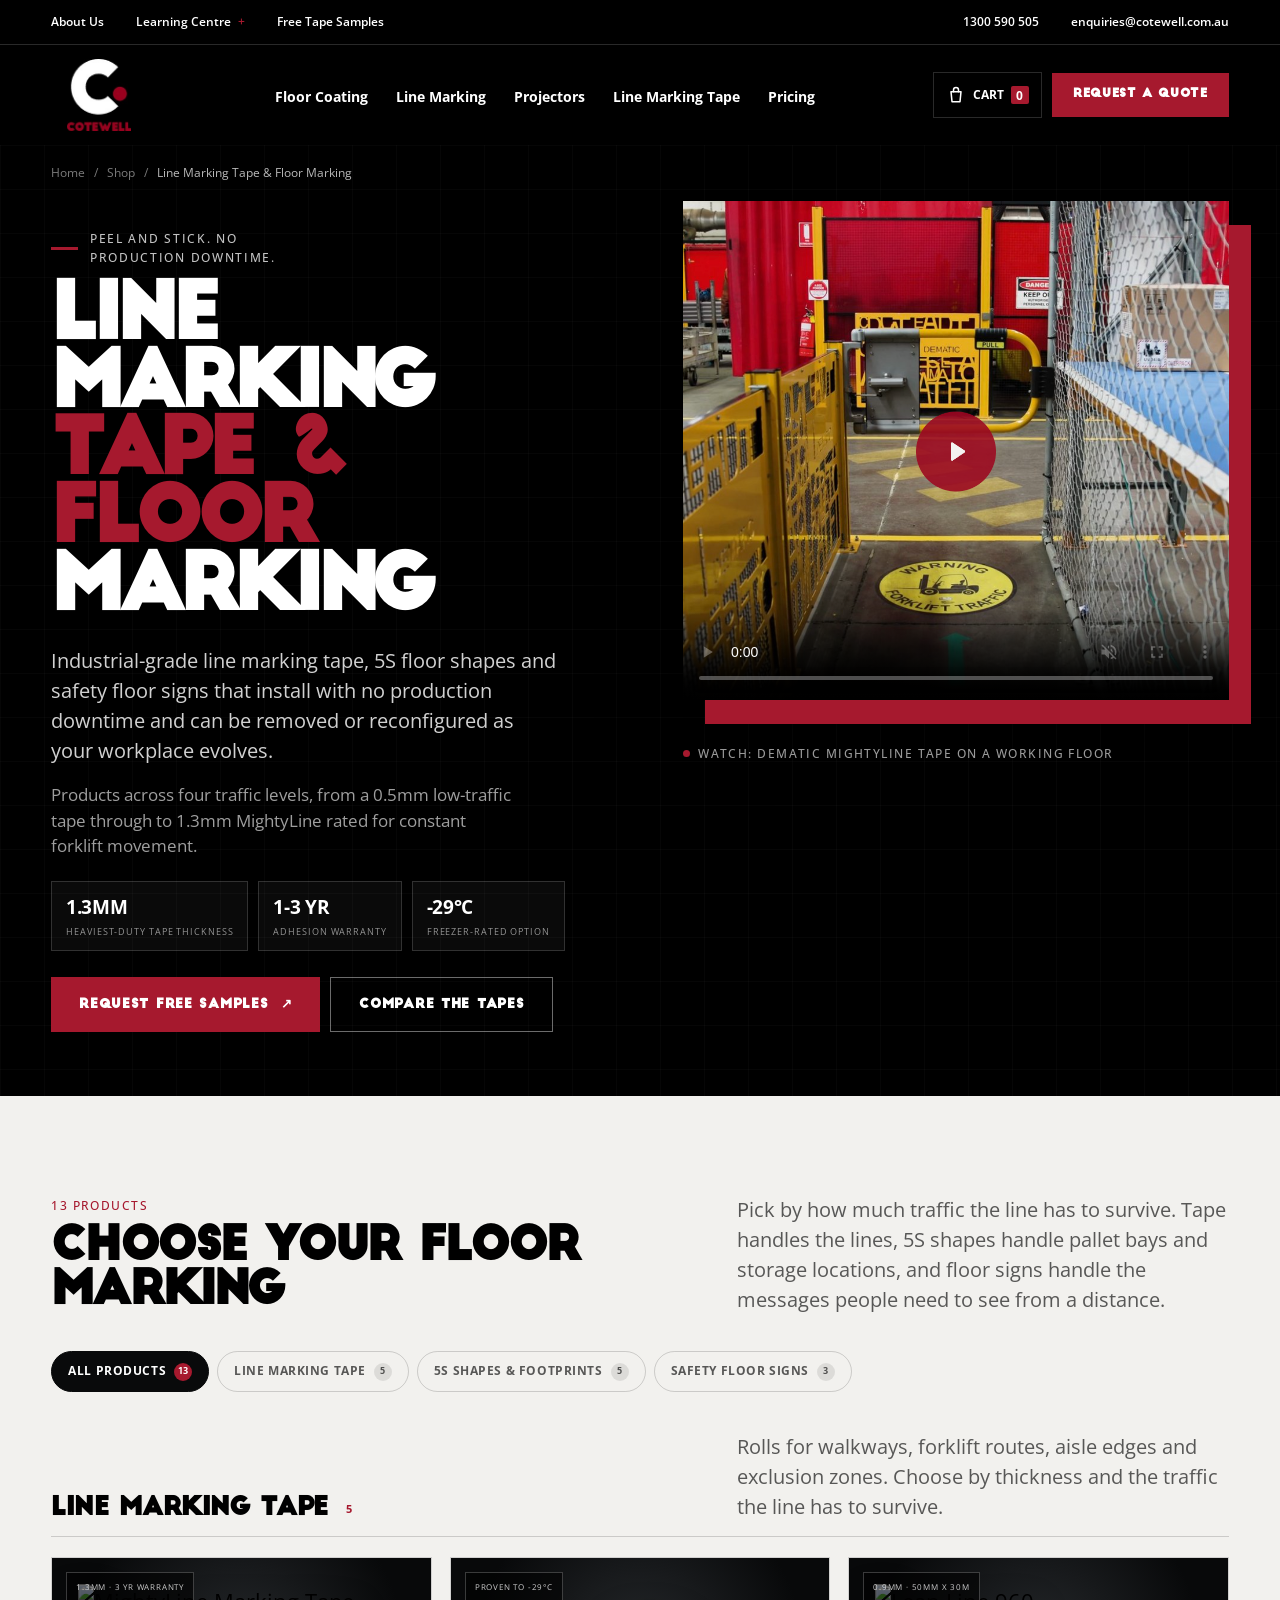
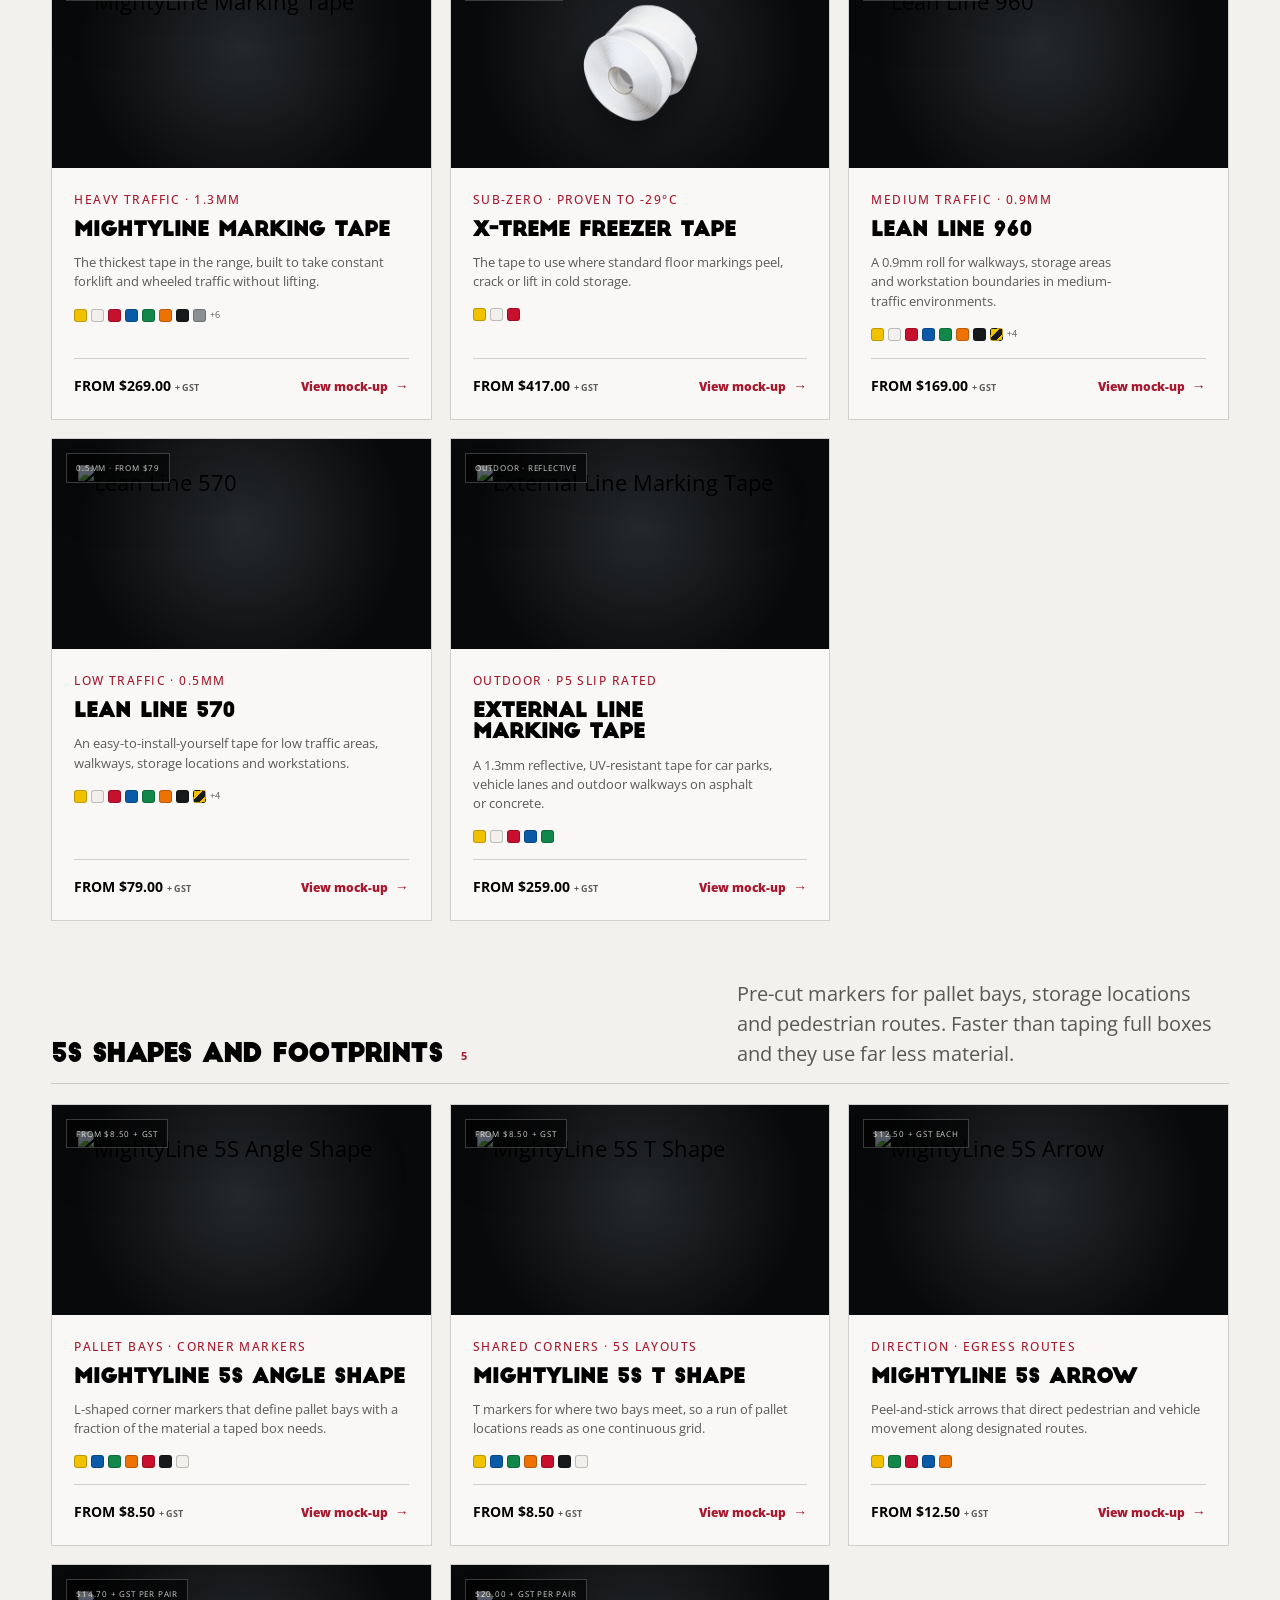
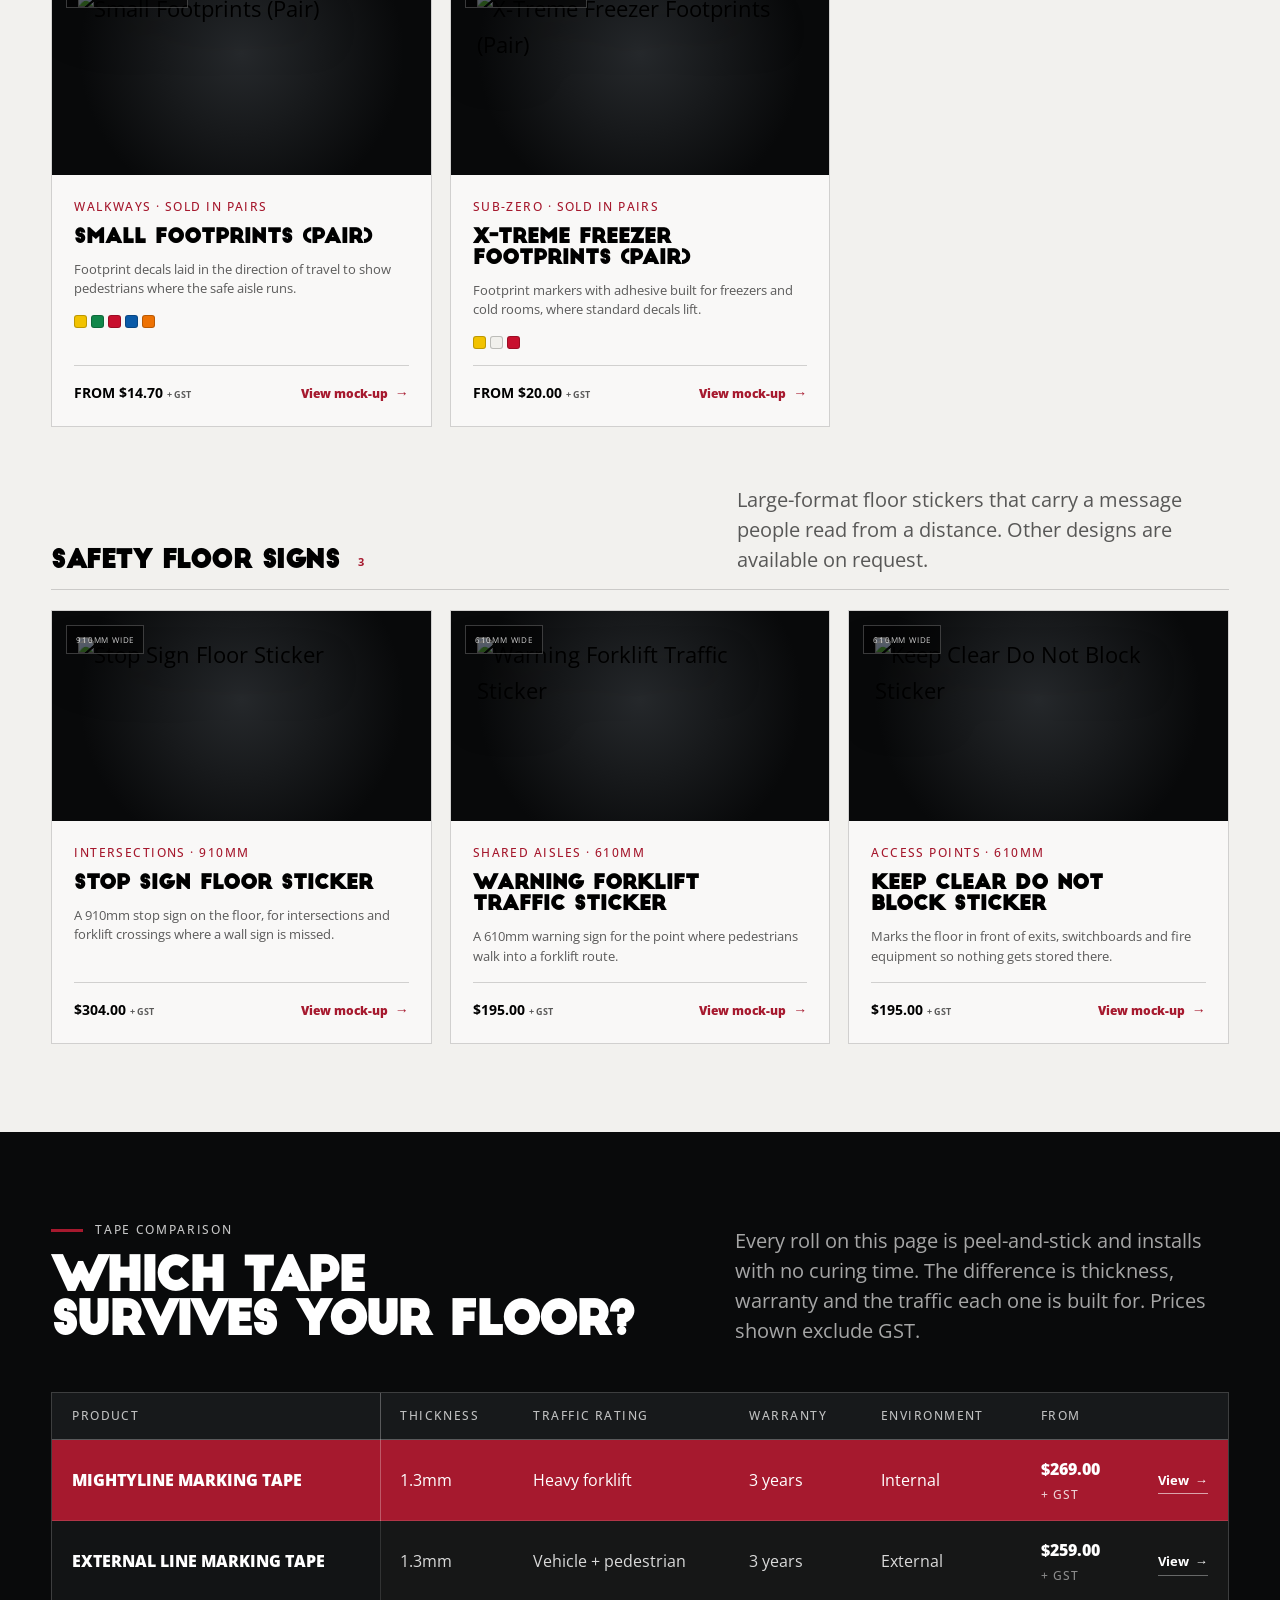
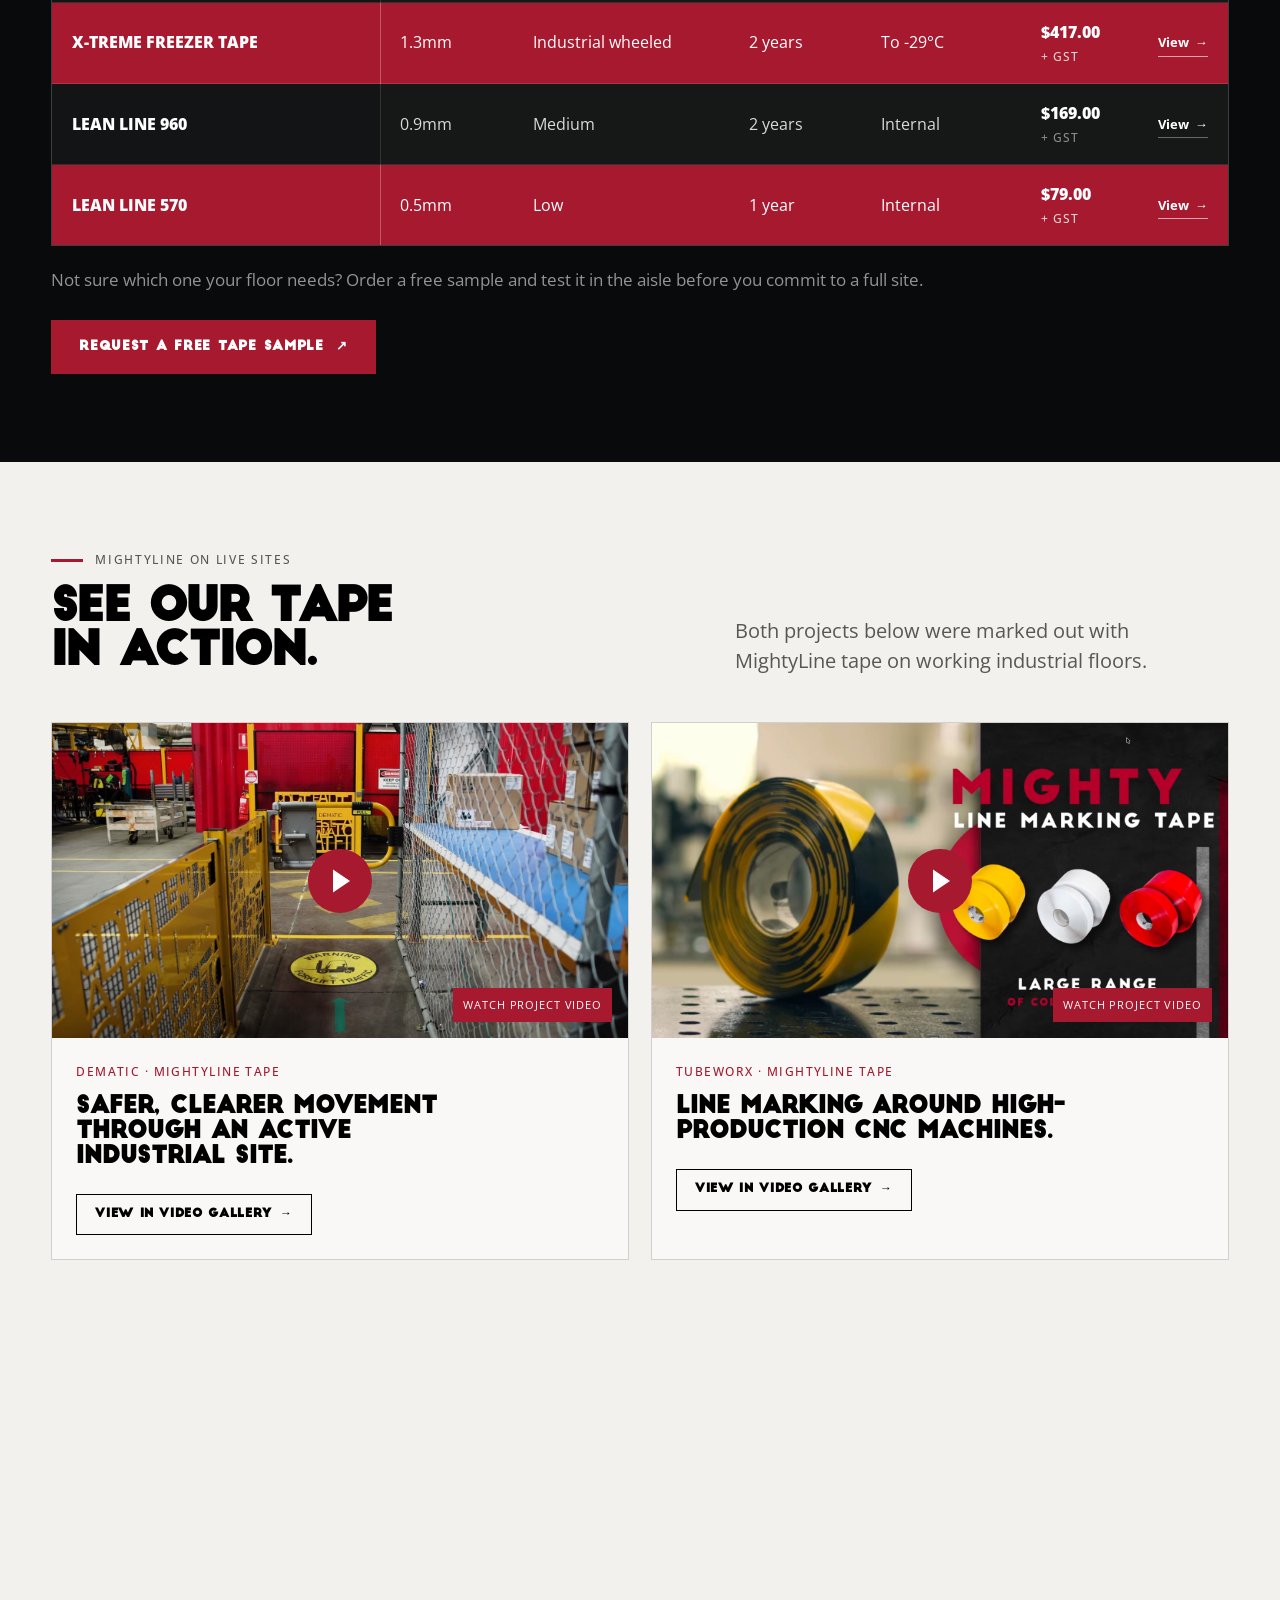
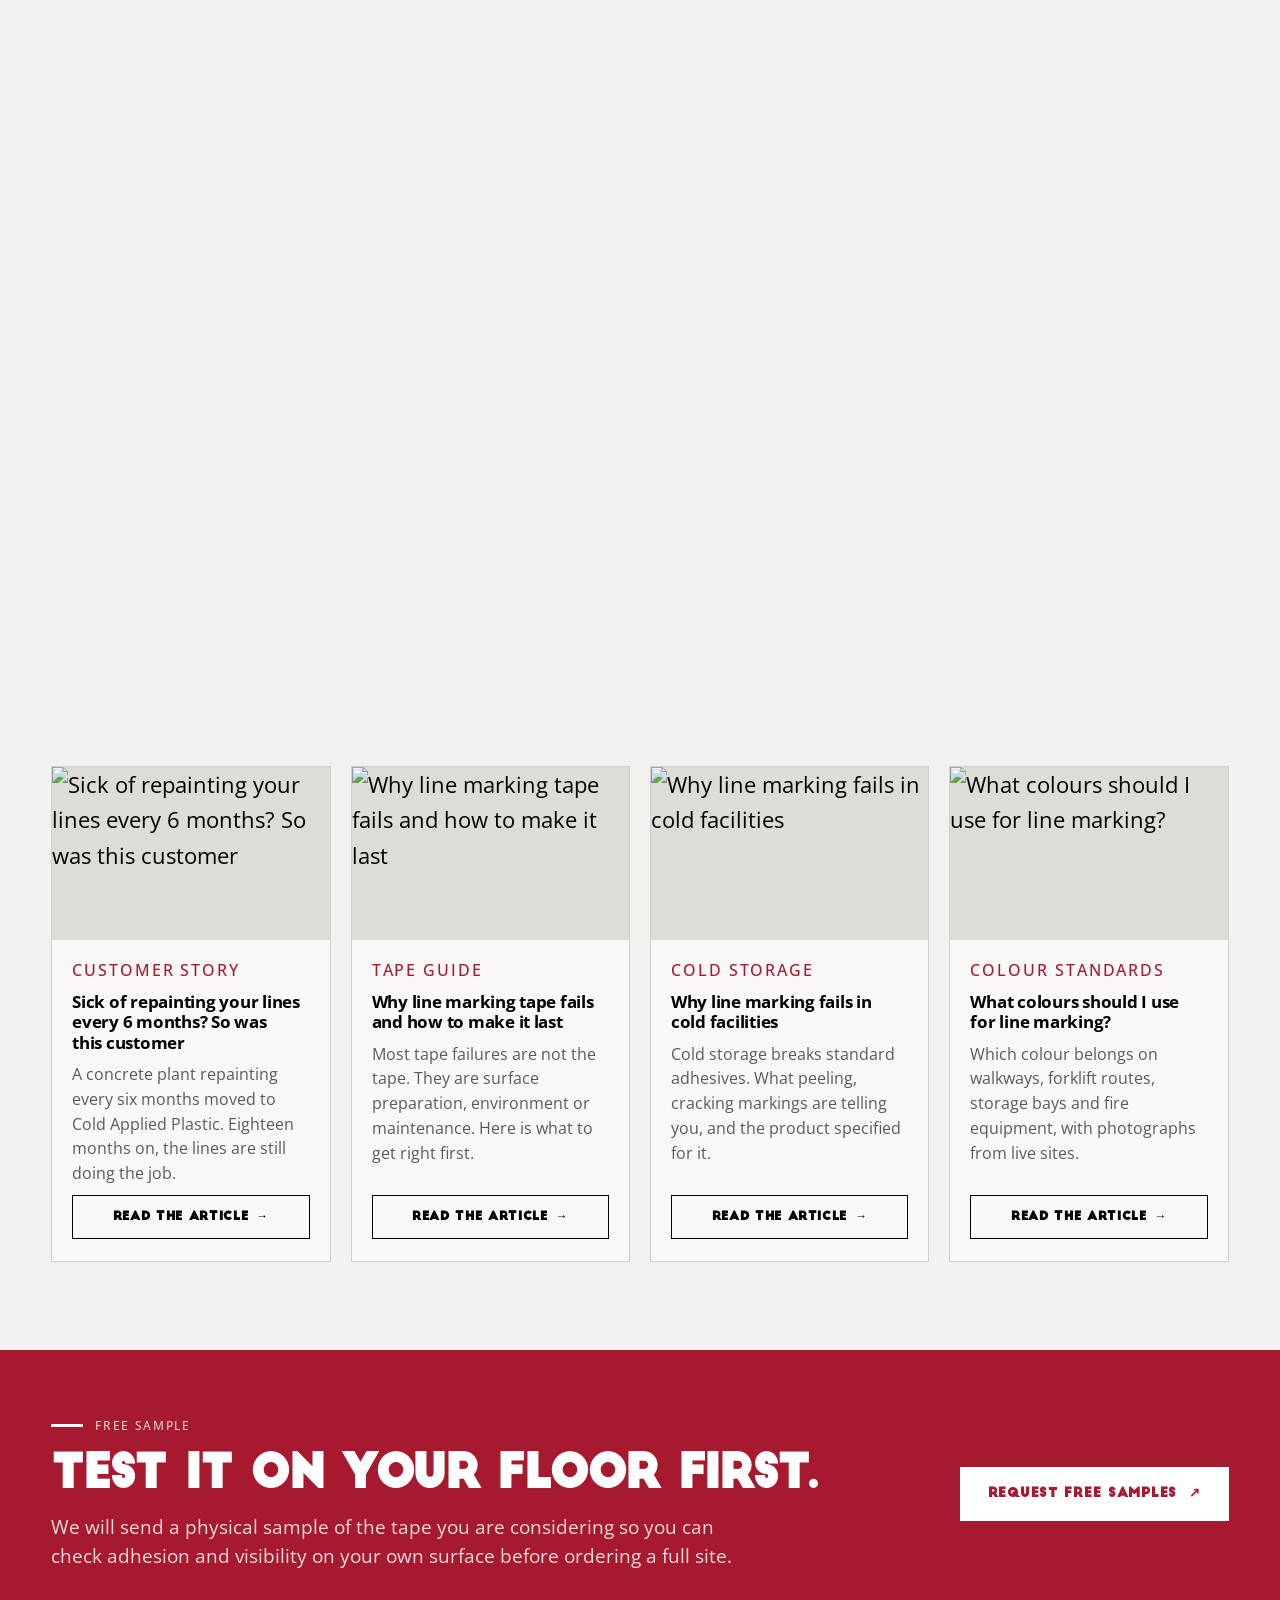
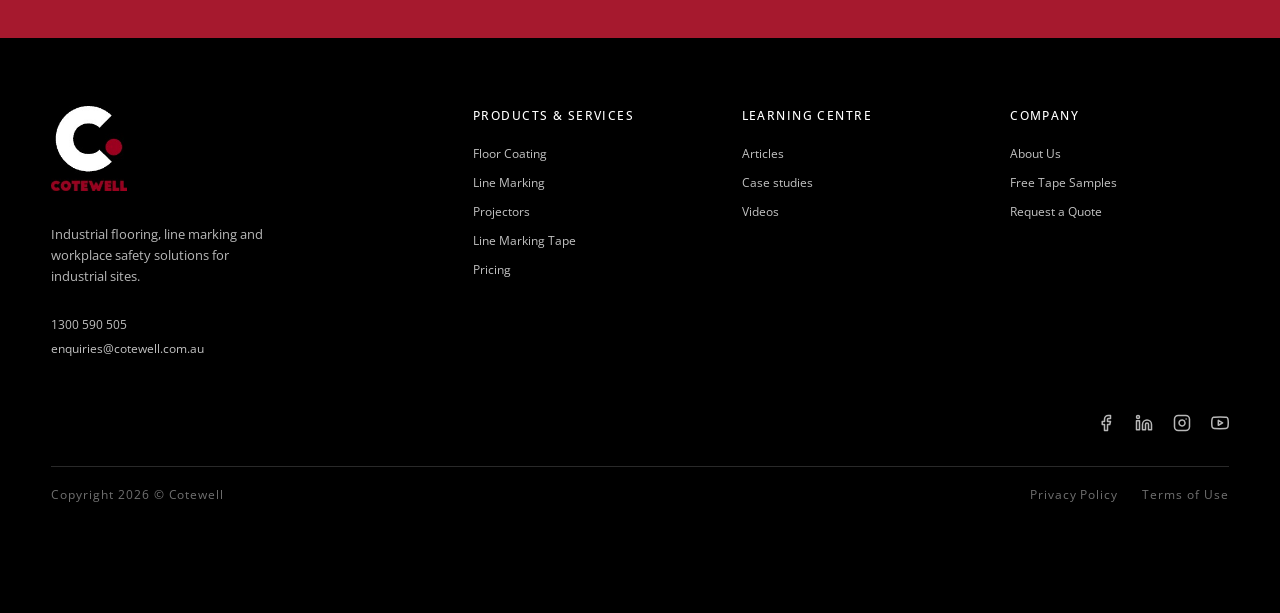
==== commit 53424be9: "style: update layout and typography for FAQ section and product details" ====
--- a/index.html
+++ b/index.html
@@ -196,14 +196,19 @@
       <!-- FAQ -->
       <section class="section section--paper" id="faq">
         <div class="shell">
-          <div class="section-head reveal">
-            <div>
-              <p class="eyebrow eyebrow--dark"><span></span>Before you order</p>
-              <h2>Line marking tape<br>questions.</h2>
-            </div>
-            <p>The questions our team is asked most often before a first order.</p>
-          </div>
-          <div class="faq-list" data-faq-list></div>
+          <div class="cw-faq-container">
+            <div class="cw-faq-left-col reveal">
+              <div class="cw-faq-left-inner">
+                <p class="eyebrow eyebrow--dark"><span></span>Before you order</p>
+                <h2>Line marking tape<br>questions.</h2>
+                <p>The questions our team is asked most often before a first order.</p>
+                <a class="button button--red" href="/learning-centre/">Explore the learning centre <span>&#8594;</span></a>
+              </div>
+            </div>
+            <div class="cw-faq-right-col reveal reveal--late">
+              <div class="faq-list" data-faq-list></div>
+            </div>
+          </div>
         </div>
       </section>
 
--- a/styles.css
+++ b/styles.css
@@ -221,7 +221,7 @@
   margin-bottom: 36px;
 }
 .category-products__head .mono { color: var(--signal); }
-.category-products__head h2 { margin: 7px 0 0; font-size: clamp(38px, 4.3vw, 58px); line-height: .96; letter-spacing: -.04em; text-transform: uppercase; }
+.category-products__head h2 { margin: 7px 0 0; font-size: 46px; line-height: .96; letter-spacing: -.04em; text-transform: uppercase; }
 .category-products__head > p { max-width: 48ch; margin: 0; color: var(--muted-dark); font-size: 14px; line-height: 1.6; }
 
 /* ------------------------------------------------------- filter bar */
@@ -252,10 +252,10 @@
 /* ------------------------------------------------------- category product grid */
 .group-block + .group-block { margin-top: 58px; }
 .group-block[hidden] { display: none; }
-.group-head { display: grid; grid-template-columns: 1fr 1.15fr; gap: 40px; align-items: baseline; margin-bottom: 20px; padding-bottom: 14px; border-bottom: 1px solid var(--line-dark); }
+.group-head { display: grid; grid-template-columns: 1fr .8fr; gap: 72px; align-items: end; margin-bottom: 20px; padding-bottom: 14px; border-bottom: 1px solid var(--line-dark); }
 .group-head h3 { margin: 0; font-size: 25px; line-height: 1.05; letter-spacing: -.02em; text-transform: uppercase; }
 .group-head h3 em { margin-left: 8px; color: var(--signal); font-family: "Open Sans", monospace; font-size: 11px; font-style: normal; vertical-align: middle; }
-.group-head p { margin: 0; max-width: 60ch; color: var(--muted-dark); font-size: 13px; line-height: 1.6; }
+.group-head p { margin: 0; max-width: 48ch; color: var(--muted-dark); font-size: 14px; line-height: 1.6; }
 .group-grid { display: grid; grid-template-columns: repeat(3, 1fr); gap: 18px; }
 
 .tape-card {
@@ -525,7 +525,7 @@
 .section--paper { background: var(--paper); color: var(--black); }
 .section--ink { background: var(--ink); color: var(--white); }
 .section-head { display: grid; grid-template-columns: 1.1fr .9fr; gap: 80px; align-items: end; margin-bottom: 46px; }
-.section-head h2 { margin: 0; font-size: clamp(42px, 4.5vw, 64px); line-height: .96; letter-spacing: -.04em; text-transform: uppercase; }
+.section-head h2 { margin: 0; font-size: 46px; line-height: .96; letter-spacing: -.04em; text-transform: uppercase; }
 .section-head > p { margin: 0; color: var(--muted-dark); font-size: 15px; line-height: 1.62; }
 .section-head--light > p { color: rgba(255,255,255,.64); }
 
@@ -781,16 +781,21 @@
 }
 
 /* ------------------------------------------------------- FAQ */
-.faq-list { border-top: 1px solid var(--line-dark); }
-.faq-item { border-bottom: 1px solid var(--line-dark); }
+.cw-faq-container { width: 100%; display: grid; grid-template-columns: minmax(0, 38fr) minmax(0, 62fr); column-gap: 60px; align-items: start; }
+.cw-faq-left-inner { display: flex; flex-direction: column; align-items: flex-start; padding-right: 20px; }
+.cw-faq-left-inner h2 { margin: 12px 0 18px; font-size: 46px; line-height: .96; letter-spacing: -.04em; text-transform: uppercase; }
+.cw-faq-left-inner > p:not(.eyebrow) { margin: 0 0 32px; color: var(--muted-dark); font-size: 20px; line-height: 1.5; }
+
+.faq-list { border-top: 1px solid #dcdcdc; }
+.faq-item { border-bottom: 1px solid #dcdcdc; }
 .faq-item summary {
+  font-family: "Big John", sans-serif;
   display: flex;
   align-items: center;
   justify-content: space-between;
   gap: 24px;
   padding: 20px 0;
   cursor: pointer;
-  font-family: "Open Sans", sans-serif;
   font-size: 17px;
   font-weight: 800;
   letter-spacing: -.01em;
@@ -800,6 +805,7 @@
 .faq-item summary::after { content: "+"; color: var(--signal); font-size: 24px; font-weight: 400; line-height: 1; }
 .faq-item[open] summary::after { content: "\2013"; }
 .faq-item[open] summary { color: var(--red); }
+.faq-content { overflow: hidden; transition: max-height 300ms ease; }
 .faq-item p { max-width: 78ch; margin: 0 0 22px; color: rgba(0,0,0,.75); font-size: 18px; line-height: 1.6; }
 
 /* ------------------------------------------------------- sample band */
@@ -807,8 +813,8 @@
 .sample-band__inner { display: grid; grid-template-columns: 1.2fr auto; gap: 46px; align-items: center; }
 .sample-band .eyebrow { color: rgba(255,255,255,.78); }
 .sample-band .eyebrow span { background: var(--white); }
-.sample-band h2 { margin: 0; font-size: clamp(32px, 3.6vw, 46px); line-height: .98; letter-spacing: -.035em; text-transform: uppercase; }
-.sample-band p { max-width: 62ch; margin: 14px 0 0; color: rgba(255,255,255,.84); font-size: 14.5px; line-height: 1.6; }
+.sample-band h2 { margin: 0; font-size: 46px; line-height: .98; letter-spacing: -.035em; text-transform: uppercase; }
+.sample-band p:not(.eyebrow) { max-width: 62ch; margin: 14px 0 0; color: rgba(255,255,255,.84); font-size: 14.5px; line-height: 1.6; }
 .sample-band__actions { display: flex; flex-wrap: wrap; gap: 10px; }
 .sample-band .button--red { background: var(--white); color: var(--red); }
 .sample-band .button--red:hover { background: var(--ink); color: var(--white); }
@@ -995,7 +1001,6 @@
   .category-hero__description p + p { font-size: 13px; }
   .category-products { padding-top: 54px; }
   .category-products__head { margin-bottom: 27px; }
-  .category-products__head h2 { font-size: 38px; }
   .group-grid { grid-template-columns: 1fr; gap: 16px; }
   .group-block + .group-block { margin-top: 42px; }
   .tape-card__media { height: 250px; }
@@ -1022,7 +1027,6 @@
   .quantity { width: 132px; }
   .section { padding: 58px 0; }
   .section-head { margin-bottom: 32px; }
-  .section-head h2 { font-size: clamp(36px, 11vw, 50px); }
   .section-head > p { font-size: 14px; }
   .feature-grid { grid-template-columns: 1fr; }
   .feature { min-height: 0; padding: 20px; }
@@ -1175,7 +1179,7 @@
 .category-hero__copy > p.category-hero__sub { font-size: 17px; color: rgba(255,255,255,.62); margin-top: 16px; }
 
 .section-head > p { font-size: 20px; line-height: 1.5; }
-.category-products__head > p { font-size: 20px; line-height: 1.5; }
+.category-products__head > p, .group-head p { font-size: 20px; line-height: 1.5; }
 .product-description { font-size: 20px; line-height: 1.5; }
 .product-description--secondary { font-size: 17px; line-height: 1.55; }
 .faq-item p { font-size: 18px; line-height: 1.6; }
@@ -1183,7 +1187,7 @@
 .compare-note { font-size: 17px; }
 .spec-extra { font-size: 17px; }
 .purchase-note { font-size: 15px; line-height: 1.6; }
-.sample-band__inner > div > p { font-size: 19px; line-height: 1.55; }
+.sample-band__inner > div > p:not(.eyebrow) { font-size: 19px; line-height: 1.55; }
 
 /* =========================================================================
    Product features: decorative panel
@@ -1252,8 +1256,9 @@
 }
 @media (max-width: 900px) {
   .category-hero__copy > p:not(.eyebrow) { font-size: 18px; }
-  .section-head > p, .category-products__head > p, .product-description { font-size: 18px; }
+  .section-head > p, .category-products__head > p, .product-description, .group-head p { font-size: 18px; }
   .hero-actions .button { flex: 1 1 auto; }
+  .cw-faq-container { grid-template-columns: 1fr; gap: 40px; }
 }
 @media (max-width: 700px) {
   .features-wrap { padding: 22px 18px 24px; }
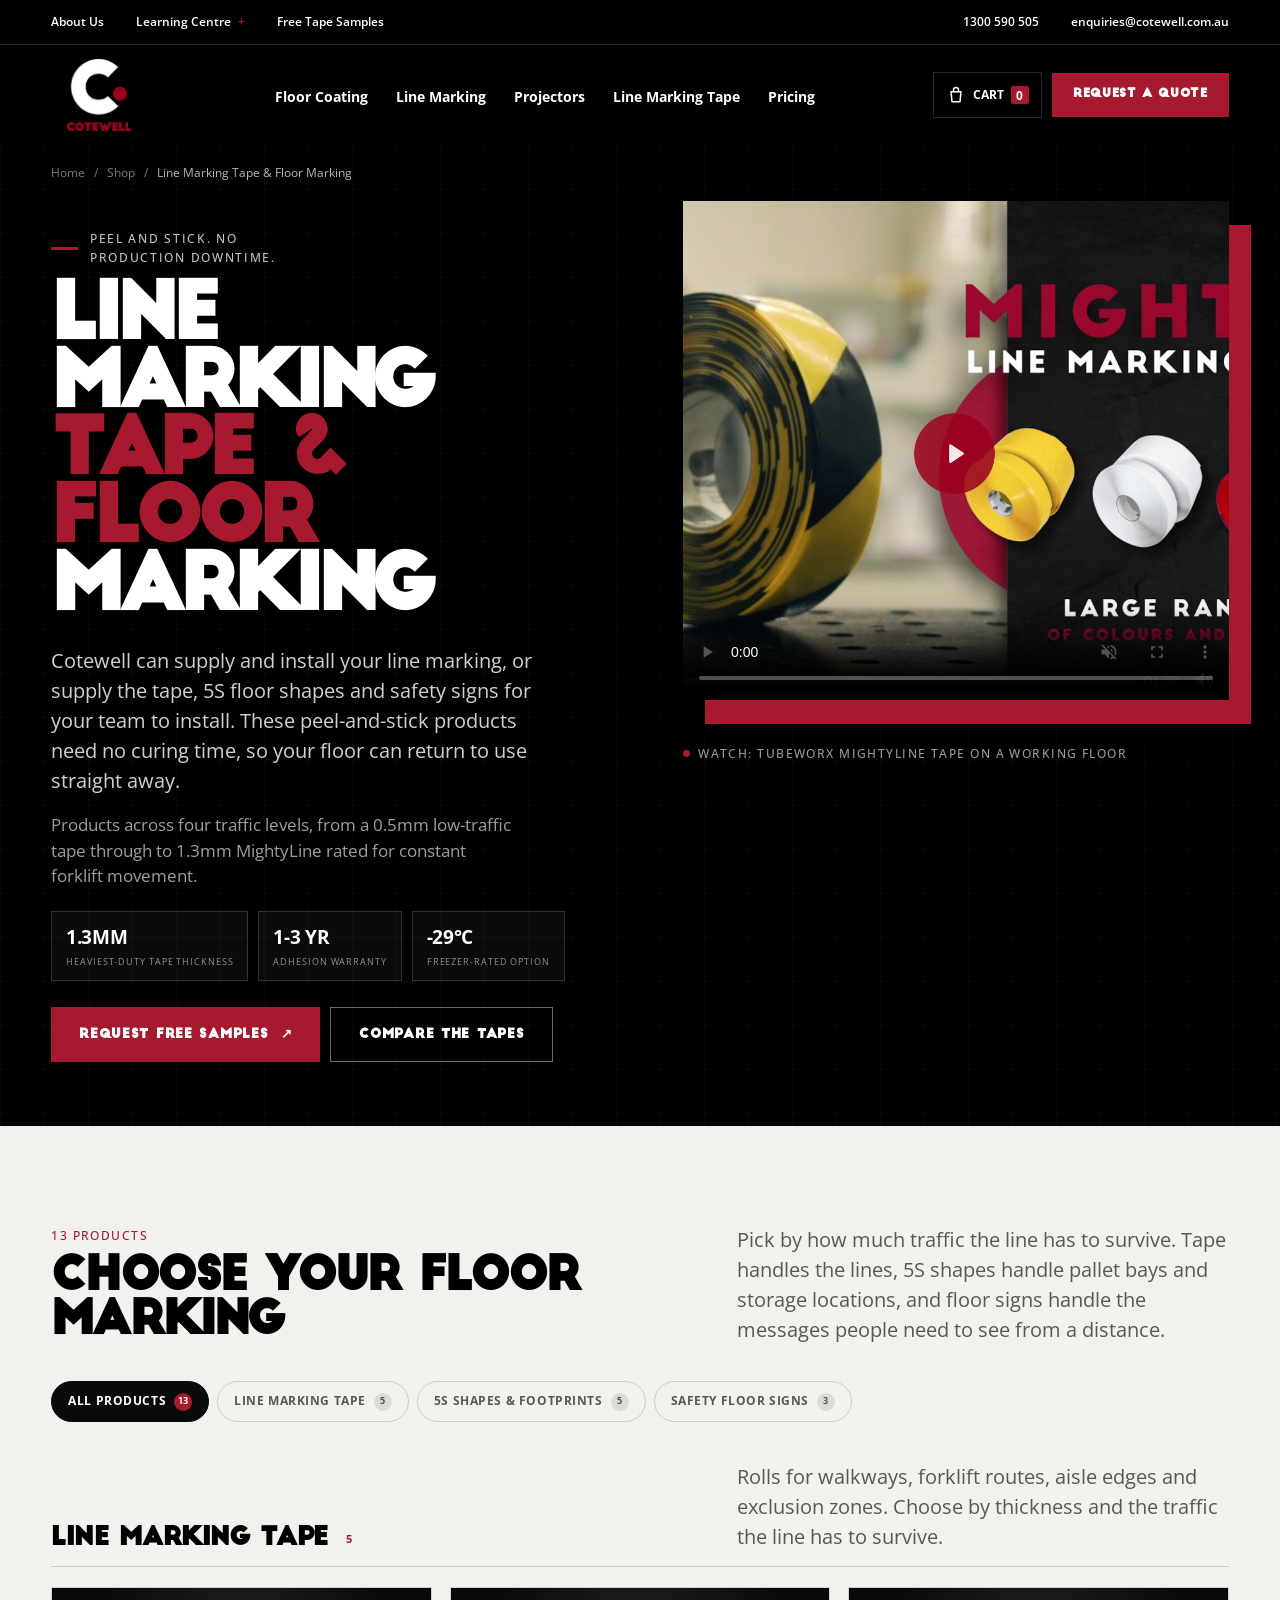
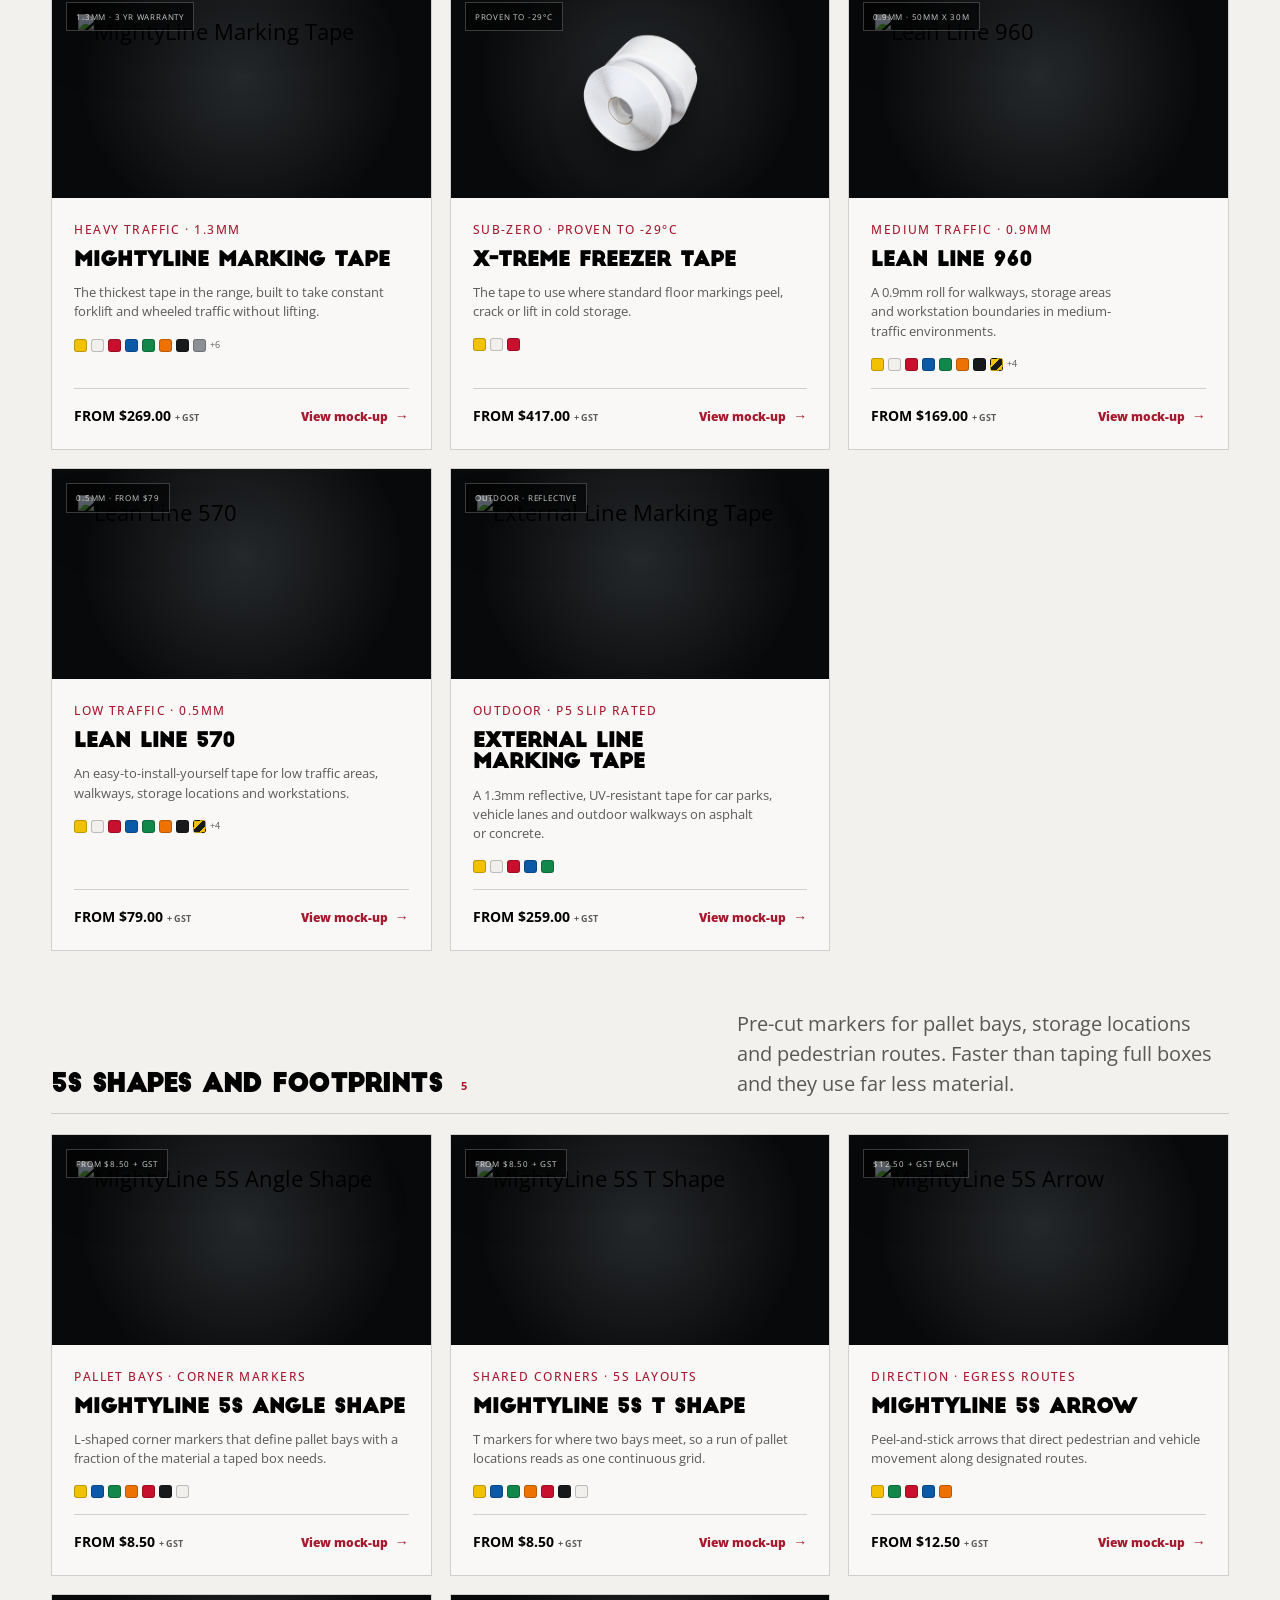
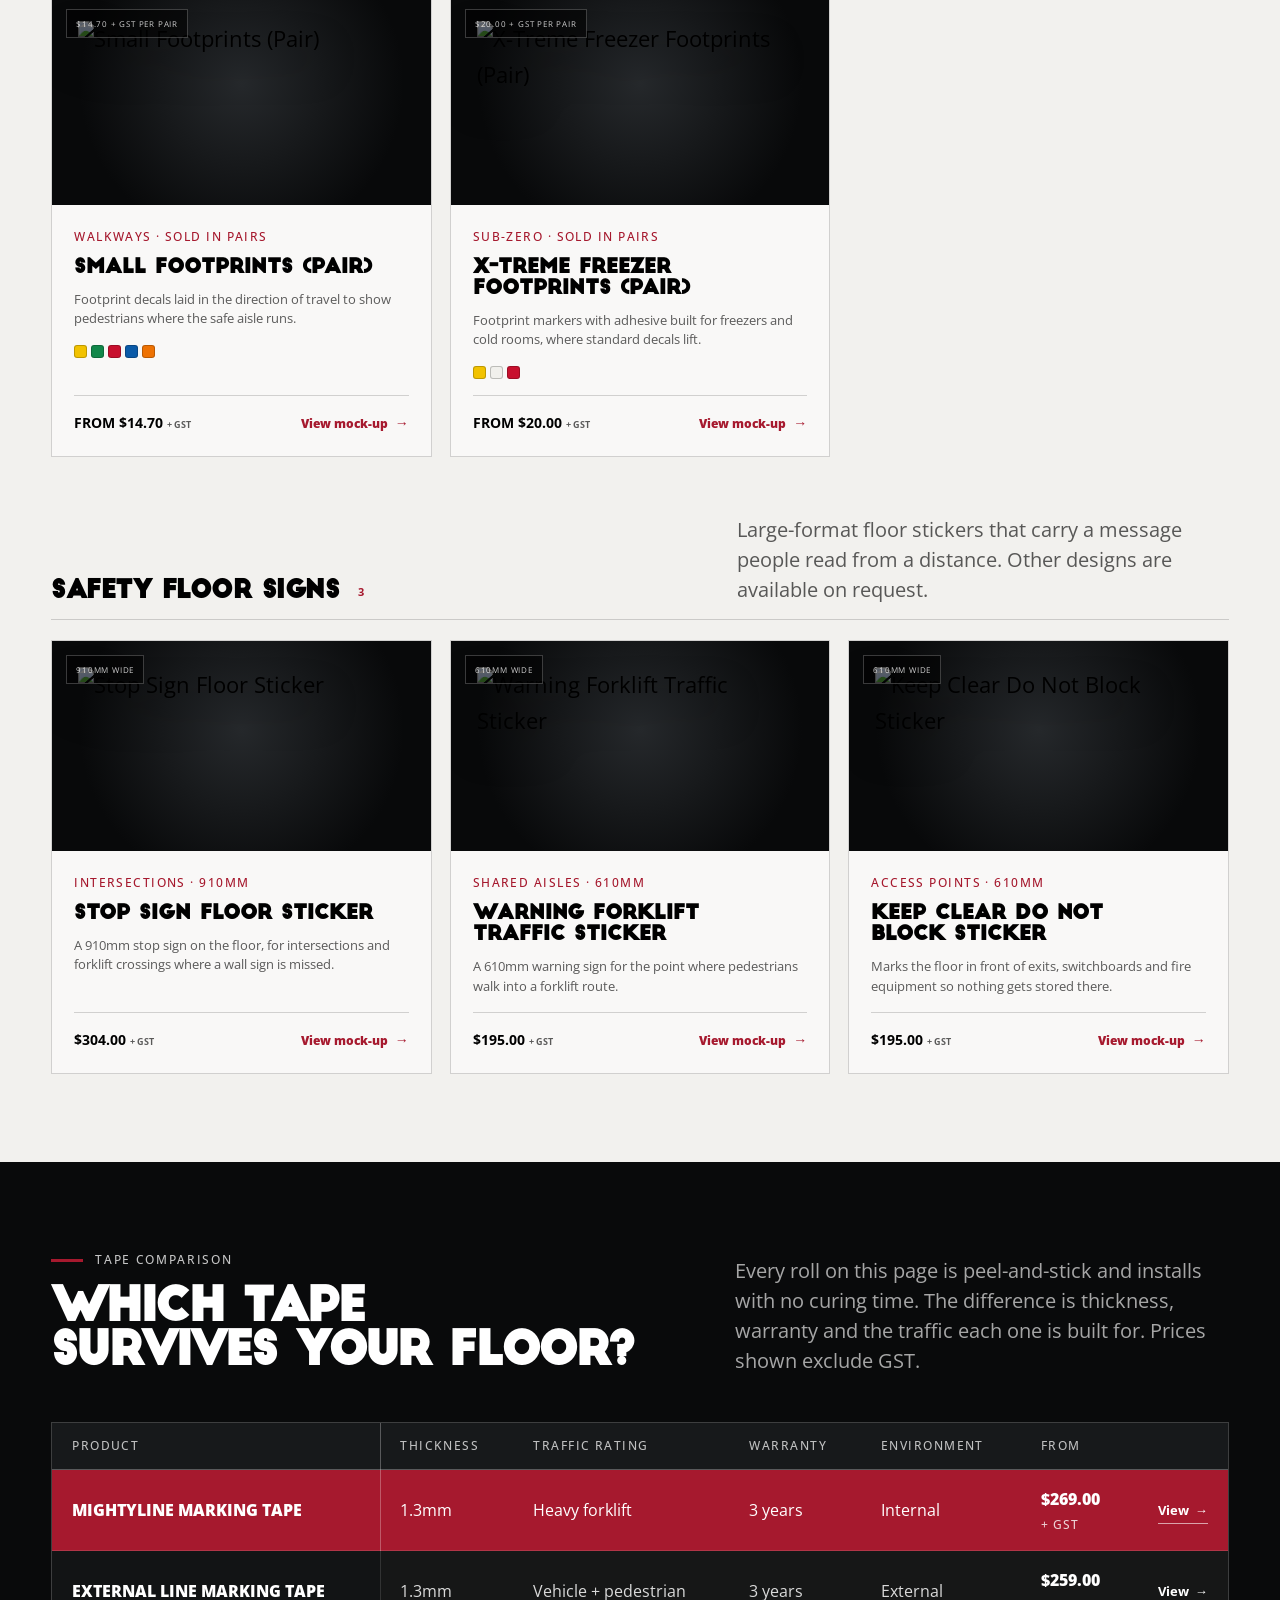
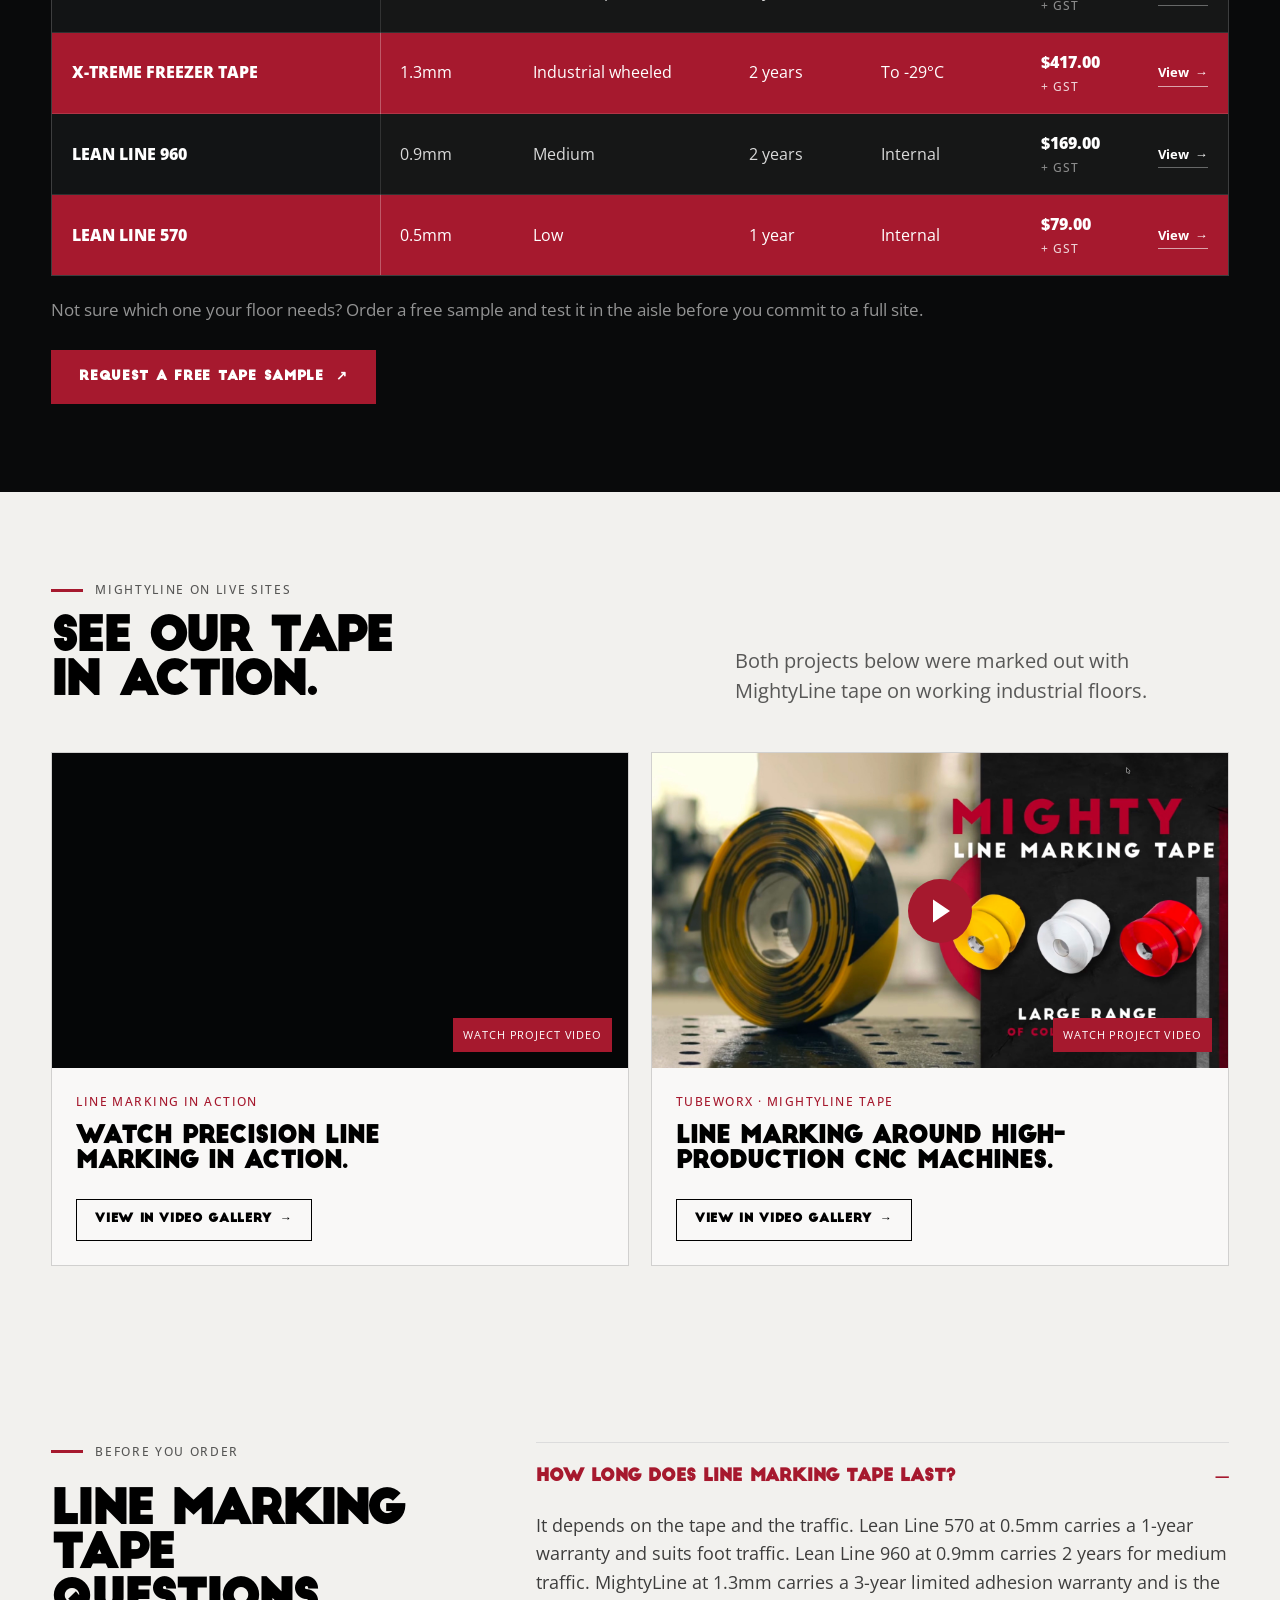
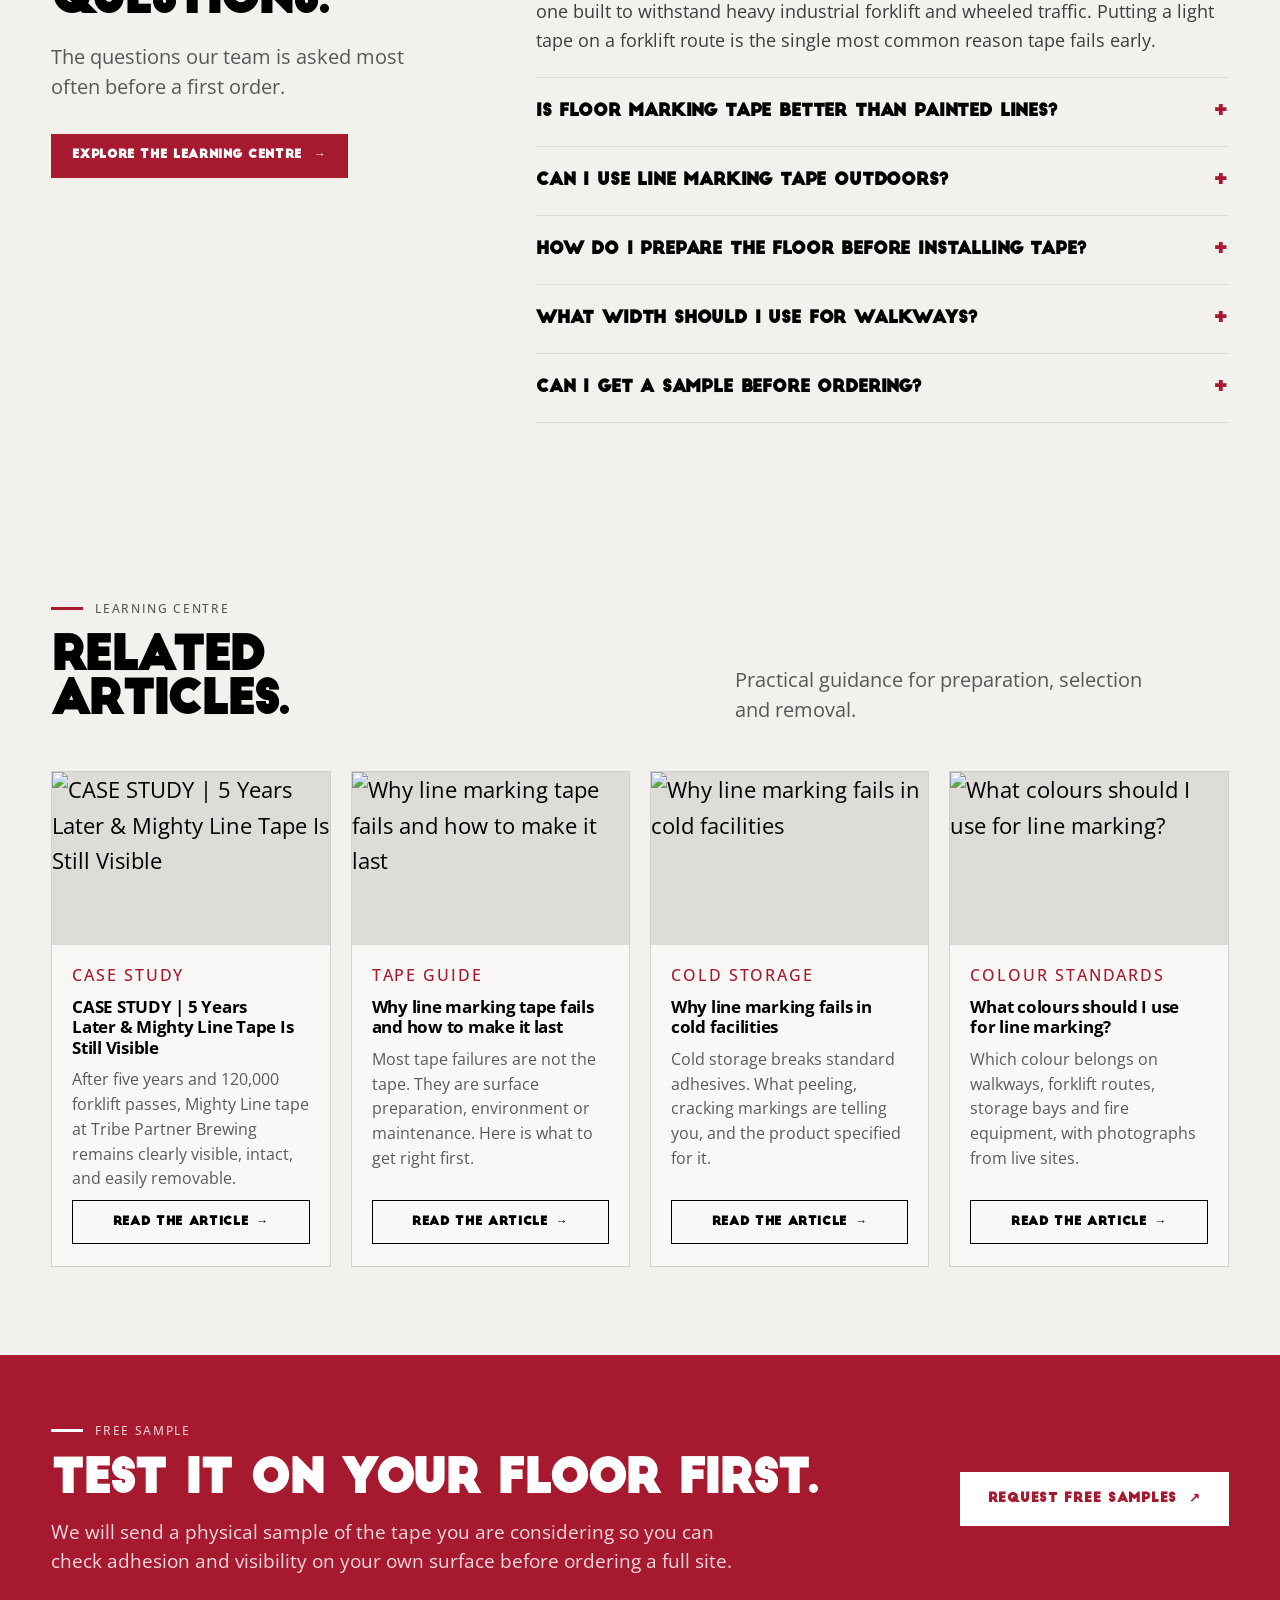
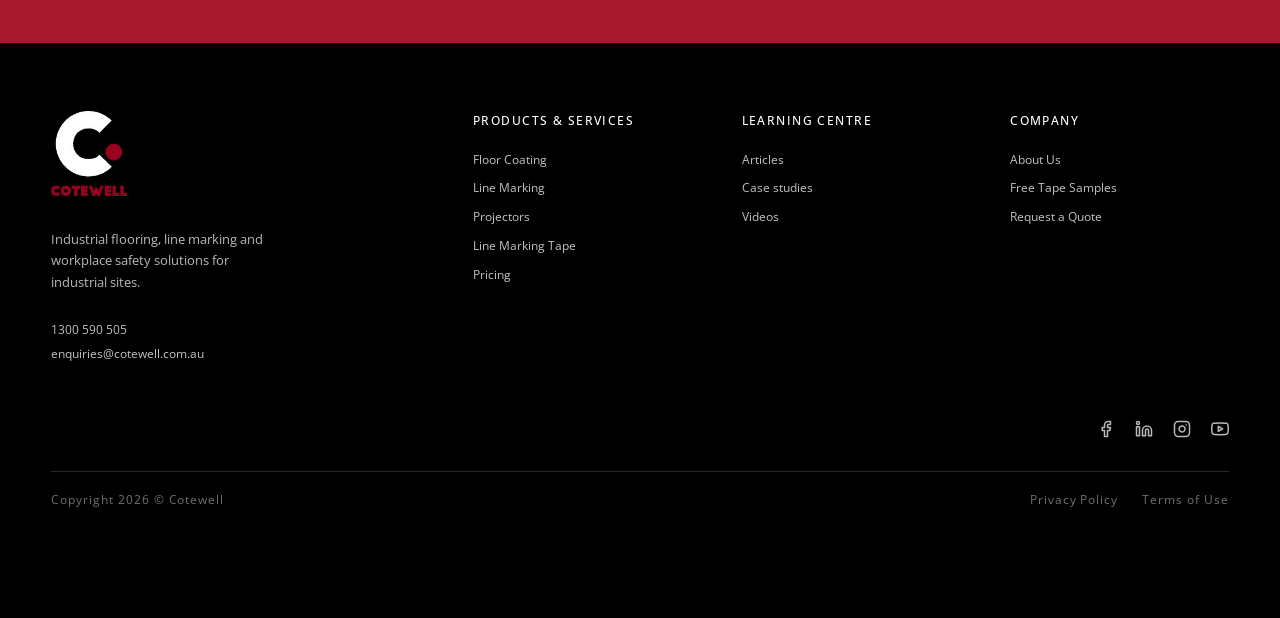
==== commit 153fb3f1: "Update product copy, hero video, and case study article reference" ====
--- a/index.html
+++ b/index.html
@@ -1,17 +1,20 @@
 <!doctype html>
 <html lang="en-AU">
+
 <head>
   <meta charset="utf-8">
   <meta name="viewport" content="width=device-width, initial-scale=1">
   <title>Line Marking Tape &amp; Floor Marking Products | Cotewell</title>
-  <meta name="description" content="Industrial line marking tape, 5S floor shapes and safety floor signs for Australian warehouses. Peel-and-stick floor marking with no production downtime.">
+  <meta name="description"
+    content="Industrial line marking tape, 5S floor shapes and safety floor signs for Australian warehouses. Peel-and-stick floor marking with no production downtime.">
   <link rel="canonical" href="https://cotewell.com.au/product-category/tape/">
   <meta name="robots" content="noindex, nofollow">
   <meta name="theme-color" content="#090a0b">
   <meta property="og:type" content="website">
   <meta property="og:site_name" content="Cotewell">
   <meta property="og:title" content="Line Marking Tape &amp; Floor Marking Products | Cotewell">
-  <meta property="og:description" content="Industrial line marking tape, 5S floor shapes and safety floor signs for Australian warehouses.">
+  <meta property="og:description"
+    content="Industrial line marking tape, 5S floor shapes and safety floor signs for Australian warehouses.">
   <meta property="og:url" content="https://cotewell.com.au/product-category/tape/">
   <meta property="og:image" content="assets/img/mightyline-marking-tape.jpg">
   <link rel="icon" href="assets/img/favicon.svg" type="image/svg+xml">
@@ -24,6 +27,7 @@
   <script type="application/ld+json" data-schema-product></script>
   <script type="application/ld+json" data-schema-faq></script>
 </head>
+
 <body>
   <a class="skip-link" href="#main">Skip to content</a>
 
@@ -67,8 +71,8 @@
       </nav>
       <div class="nav-actions">
         <a class="cart-link" href="/cart/" aria-label="Cart, 0 items" data-cart-link>
-          <svg width="15" height="15" viewBox="0 0 24 24" fill="none" stroke="currentColor"
-            stroke-width="1.9" stroke-linecap="round" stroke-linejoin="round" aria-hidden="true">
+          <svg width="15" height="15" viewBox="0 0 24 24" fill="none" stroke="currentColor" stroke-width="1.9"
+            stroke-linecap="round" stroke-linejoin="round" aria-hidden="true">
             <path d="M6 8h12l-1.2 12H7.2L6 8z"></path>
             <path d="M9 8V6a3 3 0 0 1 6 0v2"></path>
           </svg>
@@ -95,21 +99,28 @@
           <div class="category-hero__copy reveal">
             <p class="eyebrow"><span></span>Peel and stick. No production downtime.</p>
             <h1>Line Marking<br><em>Tape &amp; Floor</em><br>Marking</h1>
-            <p>Industrial-grade line marking tape, 5S floor shapes and safety floor signs that install with no production downtime and can be removed or reconfigured as your workplace evolves.</p>
-            <p class="category-hero__sub">Products across four traffic levels, from a 0.5mm low-traffic tape through to 1.3mm MightyLine rated for constant forklift movement.</p>
+            <p>Cotewell can supply and install your line marking, or supply the tape, 5S floor shapes and safety signs
+              for your team to install. These peel-and-stick products need no curing time, so your floor can return to
+              use straight away.</p>
+            <p class="category-hero__sub">Products across four traffic levels, from a 0.5mm low-traffic tape through to
+              1.3mm MightyLine rated for constant forklift movement.</p>
             <div class="hero-proof">
               <span><b>1.3mm</b>Heaviest-duty tape thickness</span>
               <span><b>1-3 yr</b>Adhesion warranty</span>
               <span><b>-29&deg;C</b>Freezer-rated option</span>
             </div>
             <div class="hero-actions">
-              <a class="button button--red button--large" href="https://cotewell.com.au/request-free-sample/">Request free samples <span>&#8599;</span></a>
+              <a class="button button--red button--large" href="https://cotewell.com.au/request-free-sample/">Request
+                free samples <span>&#8599;</span></a>
               <a class="button button--outline button--large" href="#compare">Compare the Tapes</a>
             </div>
           </div>
           <div class="hero-video reveal reveal--late">
-            <div class="hero-video__frame"><video src="assets/video/cotewell-dematic-testimonial-delivery.mp4" poster="assets/img/project-dematic.png" autoplay muted loop playsinline controls aria-label="Dematic MightyLine tape testimonial"></video></div>
-            <p class="hero-video__caption mono"><span class="live-dot" aria-hidden="true"></span>Watch: Dematic MightyLine tape on a working floor</p>
+            <div class="hero-video__frame"><video src="assets/video/Cotewell-Tubeworx.mp4"
+                poster="assets/img/project-tubeworx.png" autoplay muted loop playsinline controls
+                aria-label="Tubeworx MightyLine tape testimonial"></video></div>
+            <p class="hero-video__caption mono"><span class="live-dot" aria-hidden="true"></span>Watch: Tubeworx
+              MightyLine tape on a working floor</p>
           </div>
         </div>
       </section>
@@ -118,15 +129,22 @@
       <section class="category-products section section--paper" id="tape-products">
         <div class="shell">
           <div class="category-products__head reveal">
-            <div><span class="mono">13 products</span><h2>Choose your floor marking</h2></div>
-            <p>Pick by how much traffic the line has to survive. Tape handles the lines, 5S shapes handle pallet bays and storage locations, and floor signs handle the messages people need to see from a distance.</p>
+            <div><span class="mono">13 products</span>
+              <h2>Choose your floor marking</h2>
+            </div>
+            <p>Pick by how much traffic the line has to survive. Tape handles the lines, 5S shapes handle pallet bays
+              and storage locations, and floor signs handle the messages people need to see from a distance.</p>
           </div>
 
           <div class="filter-bar reveal" role="group" aria-label="Filter products by type">
-            <button type="button" class="filter-chip is-active" data-filter="all">All products <b data-filter-count="all">13</b></button>
-            <button type="button" class="filter-chip" data-filter="tape">Line marking tape <b data-filter-count="tape">5</b></button>
-            <button type="button" class="filter-chip" data-filter="shapes">5S shapes &amp; footprints <b data-filter-count="shapes">5</b></button>
-            <button type="button" class="filter-chip" data-filter="signs">Safety floor signs <b data-filter-count="signs">3</b></button>
+            <button type="button" class="filter-chip is-active" data-filter="all">All products <b
+                data-filter-count="all">13</b></button>
+            <button type="button" class="filter-chip" data-filter="tape">Line marking tape <b
+                data-filter-count="tape">5</b></button>
+            <button type="button" class="filter-chip" data-filter="shapes">5S shapes &amp; footprints <b
+                data-filter-count="shapes">5</b></button>
+            <button type="button" class="filter-chip" data-filter="signs">Safety floor signs <b
+                data-filter-count="signs">3</b></button>
           </div>
 
           <div class="tape-grid" data-category-grid></div>
@@ -142,21 +160,33 @@
               <p class="eyebrow"><span></span>Tape comparison</p>
               <h2>Which tape<br>survives your floor?</h2>
             </div>
-            <p>Every roll on this page is peel-and-stick and installs with no curing time. The difference is thickness, warranty and the traffic each one is built for. Prices shown exclude GST.</p>
+            <p>Every roll on this page is peel-and-stick and installs with no curing time. The difference is thickness,
+              warranty and the traffic each one is built for. Prices shown exclude GST.</p>
           </div>
           <div class="compare-scroll reveal">
             <table class="compare-table">
-              <caption class="visually-hidden">Comparison of Cotewell line marking tape by thickness, traffic rating, warranty and environment</caption>
+              <caption class="visually-hidden">Comparison of Cotewell line marking tape by thickness, traffic rating,
+                warranty and environment</caption>
               <thead>
-                <tr><th scope="col">Product</th><th scope="col">Thickness</th><th scope="col">Traffic rating</th><th scope="col">Warranty</th><th scope="col">Environment</th><th scope="col">From</th><th scope="col"><span class="visually-hidden">Product page</span></th></tr>
+                <tr>
+                  <th scope="col">Product</th>
+                  <th scope="col">Thickness</th>
+                  <th scope="col">Traffic rating</th>
+                  <th scope="col">Warranty</th>
+                  <th scope="col">Environment</th>
+                  <th scope="col">From</th>
+                  <th scope="col"><span class="visually-hidden">Product page</span></th>
+                </tr>
               </thead>
               <tbody data-compare-body></tbody>
             </table>
           </div>
           <p class="compare-hint" aria-hidden="true">Scroll the table sideways to compare &rarr;</p>
-          <p class="compare-note reveal">Not sure which one your floor needs? Order a free sample and test it in the aisle before you commit to a full site.</p>
+          <p class="compare-note reveal">Not sure which one your floor needs? Order a free sample and test it in the
+            aisle before you commit to a full site.</p>
           <div class="compare-cta reveal">
-            <a class="button button--red button--large" href="https://cotewell.com.au/request-free-sample/">Request a free tape sample <span>&#8599;</span></a>
+            <a class="button button--red button--large" href="https://cotewell.com.au/request-free-sample/">Request a
+              free tape sample <span>&#8599;</span></a>
           </div>
         </div>
       </section>
@@ -173,21 +203,34 @@
             <p>Both projects below were marked out with MightyLine tape on working industrial floors.</p>
           </div>
           <div class="project-grid project-grid--paper">
-            <a class="project-card reveal" href="assets/video/dematic-testimonial.mp4">
+            <a class="project-card reveal" href="https://cotewell.com.au/video-gallery/">
               <div class="project-card__media">
-                <img src="assets/img/dematic-testimonial-cover.jpg" alt="Dematic warehouse line marking project using MightyLine tape" width="1728" height="960" loading="lazy">
-                <svg width="64" height="64" viewBox="0 0 64 64" fill="none" style="position: absolute; top: 50%; left: 50%; transform: translate(-50%, -50%); z-index: 2;" aria-hidden="true"><circle cx="32" cy="32" r="32" fill="var(--red)"/><path d="M42 32L25 43.547L25 20.453L42 32Z" fill="white"/></svg>
+                <video src="https://cotewell.com.au/wp-content/uploads/2024/05/Line-Marking.mp4" autoplay muted loop
+                  playsinline style="width: 100%; height: 100%; object-fit: cover;"></video>
                 <span>Watch project video</span>
               </div>
-              <div class="project-card__copy"><p class="mono">Dematic · MightyLine tape</p><h3>Safer, clearer movement through an active industrial site.</h3><span class="text-link">View in video gallery</span></div>
+              <div class="project-card__copy">
+                <p class="mono">Line Marking in Action</p>
+                <h3>Watch precision line marking in action.</h3><span class="text-link">View in video gallery</span>
+              </div>
             </a>
             <a class="project-card reveal" href="assets/video/Cotewell-Tubeworx.mp4">
               <div class="project-card__media">
-                <img src="assets/img/Cotewell-Tubeworx-cover.jpg" alt="Tubeworx line marking project using MightyLine tape" width="1728" height="960" loading="lazy">
-                <svg width="64" height="64" viewBox="0 0 64 64" fill="none" style="position: absolute; top: 50%; left: 50%; transform: translate(-50%, -50%); z-index: 2;" aria-hidden="true"><circle cx="32" cy="32" r="32" fill="var(--red)"/><path d="M42 32L25 43.547L25 20.453L42 32Z" fill="white"/></svg>
+                <img src="assets/img/Cotewell-Tubeworx-cover.jpg"
+                  alt="Tubeworx line marking project using MightyLine tape" width="1728" height="960" loading="lazy">
+                <svg width="64" height="64" viewBox="0 0 64 64" fill="none"
+                  style="position: absolute; top: 50%; left: 50%; transform: translate(-50%, -50%); z-index: 2;"
+                  aria-hidden="true">
+                  <circle cx="32" cy="32" r="32" fill="var(--red)" />
+                  <path d="M42 32L25 43.547L25 20.453L42 32Z" fill="white" />
+                </svg>
                 <span>Watch project video</span>
               </div>
-              <div class="project-card__copy"><p class="mono">Tubeworx · MightyLine tape</p><h3>Line marking around high-production CNC machines.</h3><span class="text-link">View in video gallery</span></div>
+              <div class="project-card__copy">
+                <p class="mono">Tubeworx · MightyLine tape</p>
+                <h3>Line marking around high-production CNC machines.</h3><span class="text-link">View in video
+                  gallery</span>
+              </div>
             </a>
           </div>
         </div>
@@ -202,7 +245,8 @@
                 <p class="eyebrow eyebrow--dark"><span></span>Before you order</p>
                 <h2>Line marking tape<br>questions.</h2>
                 <p>The questions our team is asked most often before a first order.</p>
-                <a class="button button--red" href="/learning-centre/">Explore the learning centre <span>&#8594;</span></a>
+                <a class="button button--red" href="/learning-centre/">Explore the learning centre
+                  <span>&#8594;</span></a>
               </div>
             </div>
             <div class="cw-faq-right-col reveal reveal--late">
@@ -232,10 +276,12 @@
           <div>
             <p class="eyebrow"><span></span>Free sample</p>
             <h2>Test it on your floor first.</h2>
-            <p>We will send a physical sample of the tape you are considering so you can check adhesion and visibility on your own surface before ordering a full site.</p>
+            <p>We will send a physical sample of the tape you are considering so you can check adhesion and visibility
+              on your own surface before ordering a full site.</p>
           </div>
           <div class="sample-band__actions">
-            <a class="button button--red button--large" href="https://cotewell.com.au/request-free-sample/">Request free samples <span>&#8599;</span></a>
+            <a class="button button--red button--large" href="https://cotewell.com.au/request-free-sample/">Request free
+              samples <span>&#8599;</span></a>
           </div>
         </div>
       </section>
@@ -272,8 +318,11 @@
             <div class="purchase-panel">
               <p class="zip-line" data-zip-line>
                 <span>or pay nothing today with</span>
-                <img src="https://static.zip.co/assets/default/product-widget/img/rebrand/zip-button-wht.svg" alt="Zip" width="52" height="24" loading="lazy" onerror="this.replaceWith(Object.assign(document.createElement('b'),{className:'zip-word',textContent:'zip'}))">
-                <a href="https://cotewell.com.au/request-quote/" class="zip-info" aria-label="More information about Zip">&#9432;</a>
+                <img src="https://static.zip.co/assets/default/product-widget/img/rebrand/zip-button-wht.svg" alt="Zip"
+                  width="52" height="24" loading="lazy"
+                  onerror="this.replaceWith(Object.assign(document.createElement('b'),{className:'zip-word',textContent:'zip'}))">
+                <a href="https://cotewell.com.au/request-quote/" class="zip-info"
+                  aria-label="More information about Zip">&#9432;</a>
               </p>
               <div class="variant-block" data-colour-block hidden>
                 <span class="mono">Colour <b data-colour-selected></b></span>
@@ -284,21 +333,24 @@
                 <div class="pill-row" role="radiogroup" aria-label="Width" data-width-row></div>
               </div>
 
-              <div class="price"><span data-purchase-label>Unit price</span><strong data-purchase-value>$0.00</strong><small data-purchase-suffix>+ GST</small></div>
+              <div class="price"><span data-purchase-label>Unit price</span><strong
+                  data-purchase-value>$0.00</strong><small data-purchase-suffix>+ GST</small></div>
               <div class="purchase-controls">
                 <div class="quantity" aria-label="Quantity selector">
                   <button type="button" aria-label="Decrease quantity" data-quantity-down>&minus;</button>
                   <input type="number" min="1" max="99" value="1" aria-label="Quantity" data-quantity>
                   <button type="button" aria-label="Increase quantity" data-quantity-up>+</button>
                 </div>
-                <button class="button button--red button--large add-to-cart" type="button" data-add-to-cart>Add to cart <span>&#8599;</span></button>
+                <button class="button button--red button--large add-to-cart" type="button" data-add-to-cart>Add to cart
+                  <span>&#8599;</span></button>
               </div>
               <div class="secondary-actions">
                 <a class="text-link" href="https://cotewell.com.au/request-free-sample/">Request a free sample first</a>
                 <a class="text-link" href="tel:1300590505">Call 1300 590 505</a>
               </div>
               <p class="purchase-note" data-purchase-note></p>
-              <div class="cart-confirmation" role="status" aria-live="polite" hidden data-cart-confirmation>Added to the mock-up cart.</div>
+              <div class="cart-confirmation" role="status" aria-live="polite" hidden data-cart-confirmation>Added to the
+                mock-up cart.</div>
             </div>
           </div>
         </div>
@@ -337,7 +389,8 @@
               <p class="eyebrow"><span></span>Specifications</p>
               <h2>The numbers<br>that matter.</h2>
             </div>
-            <p data-specs-intro>Confirm the roll size, thickness and warranty against the traffic on your floor. Our team can talk through surface preparation before you order.</p>
+            <p data-specs-intro>Confirm the roll size, thickness and warranty against the traffic on your floor. Our
+              team can talk through surface preparation before you order.</p>
           </div>
           <div class="spec-table reveal" data-spec-table></div>
         </div>
@@ -354,21 +407,34 @@
           </div>
 
           <div class="project-grid project-grid--paper">
-            <a class="project-card reveal" href="assets/video/dematic-testimonial.mp4">
+            <a class="project-card reveal" href="https://cotewell.com.au/video-gallery/">
               <div class="project-card__media">
-                <img src="assets/img/dematic-testimonial-cover.jpg" alt="Dematic warehouse line marking project using MightyLine tape" width="1728" height="960" loading="lazy">
-                <svg width="64" height="64" viewBox="0 0 64 64" fill="none" style="position: absolute; top: 50%; left: 50%; transform: translate(-50%, -50%); z-index: 2;" aria-hidden="true"><circle cx="32" cy="32" r="32" fill="var(--red)"/><path d="M42 32L25 43.547L25 20.453L42 32Z" fill="white"/></svg>
+                <video src="https://cotewell.com.au/wp-content/uploads/2024/05/Line-Marking.mp4" autoplay muted loop
+                  playsinline style="width: 100%; height: 100%; object-fit: cover;"></video>
                 <span>Watch project video</span>
               </div>
-              <div class="project-card__copy"><p class="mono">Dematic · MightyLine tape</p><h3>Safer, clearer movement through an active industrial site.</h3><span class="text-link">View in video gallery</span></div>
+              <div class="project-card__copy">
+                <p class="mono">Line Marking in Action</p>
+                <h3>Watch precision line marking in action.</h3><span class="text-link">View in video gallery</span>
+              </div>
             </a>
             <a class="project-card reveal" href="assets/video/Cotewell-Tubeworx.mp4">
               <div class="project-card__media">
-                <img src="assets/img/Cotewell-Tubeworx-cover.jpg" alt="Tubeworx line marking project using MightyLine tape" width="1728" height="960" loading="lazy">
-                <svg width="64" height="64" viewBox="0 0 64 64" fill="none" style="position: absolute; top: 50%; left: 50%; transform: translate(-50%, -50%); z-index: 2;" aria-hidden="true"><circle cx="32" cy="32" r="32" fill="var(--red)"/><path d="M42 32L25 43.547L25 20.453L42 32Z" fill="white"/></svg>
+                <img src="assets/img/Cotewell-Tubeworx-cover.jpg"
+                  alt="Tubeworx line marking project using MightyLine tape" width="1728" height="960" loading="lazy">
+                <svg width="64" height="64" viewBox="0 0 64 64" fill="none"
+                  style="position: absolute; top: 50%; left: 50%; transform: translate(-50%, -50%); z-index: 2;"
+                  aria-hidden="true">
+                  <circle cx="32" cy="32" r="32" fill="var(--red)" />
+                  <path d="M42 32L25 43.547L25 20.453L42 32Z" fill="white" />
+                </svg>
                 <span>Watch project video</span>
               </div>
-              <div class="project-card__copy"><p class="mono">Tubeworx · MightyLine tape</p><h3>Line marking around high-production CNC machines.</h3><span class="text-link">View in video gallery</span></div>
+              <div class="project-card__copy">
+                <p class="mono">Tubeworx · MightyLine tape</p>
+                <h3>Line marking around high-production CNC machines.</h3><span class="text-link">View in video
+                  gallery</span>
+              </div>
             </a>
           </div>
         </div>
@@ -381,7 +447,8 @@
               <p class="eyebrow"><span></span>Related products</p>
               <h2>Complete the<br>marking system.</h2>
             </div>
-            <p>Most sites run tape for the lines, shapes for the storage locations and floor signs for the messages. Matching colours keep the whole system readable.</p>
+            <p>Most sites run tape for the lines, shapes for the storage locations and floor signs for the messages.
+              Matching colours keep the whole system readable.</p>
           </div>
           <div class="product-grid product-grid--ink" data-related-grid></div>
         </div>
@@ -392,10 +459,12 @@
           <div>
             <p class="eyebrow"><span></span>Free sample</p>
             <h2>Test it on your floor first.</h2>
-            <p>We will send a physical sample so you can check adhesion and visibility on your own surface before ordering a full site.</p>
+            <p>We will send a physical sample so you can check adhesion and visibility on your own surface before
+              ordering a full site.</p>
           </div>
           <div class="sample-band__actions">
-            <a class="button button--red button--large" href="https://cotewell.com.au/request-free-sample/">Request free samples <span>&#8599;</span></a>
+            <a class="button button--red button--large" href="https://cotewell.com.au/request-free-sample/">Request free
+              samples <span>&#8599;</span></a>
           </div>
         </div>
       </section>
@@ -408,7 +477,8 @@
     <div class="shell footer-grid">
       <div class="footer-brand">
         <a class="brand brand--footer" href="/">
-          <img class="brand-logo brand-logo--footer" src="assets/media/cotewell-logo.jpeg" alt="Cotewell" width="134" height="150">
+          <img class="brand-logo brand-logo--footer" src="assets/media/cotewell-logo.jpeg" alt="Cotewell" width="134"
+            height="150">
         </a>
         <p>Industrial flooring, line marking and<br>workplace safety solutions for industrial sites.</p>
         <div class="footer-contact">
@@ -443,31 +513,33 @@
     <!-- Social icons -->
     <div class="shell footer-socials">
       <a href="#" aria-label="Facebook">
-        <svg viewBox="0 0 24 24" width="18" height="18" stroke="currentColor" stroke-width="2"
-          fill="none" stroke-linecap="round" stroke-linejoin="round">
+        <svg viewBox="0 0 24 24" width="18" height="18" stroke="currentColor" stroke-width="2" fill="none"
+          stroke-linecap="round" stroke-linejoin="round">
           <path d="M18 2h-3a5 5 0 0 0-5 5v3H7v4h3v8h4v-8h3l1-4h-4V7a1 1 0 0 1 1-1h3z"></path>
         </svg>
       </a>
       <a href="#" aria-label="LinkedIn">
-        <svg viewBox="0 0 24 24" width="18" height="18" stroke="currentColor" stroke-width="2"
-          fill="none" stroke-linecap="round" stroke-linejoin="round">
+        <svg viewBox="0 0 24 24" width="18" height="18" stroke="currentColor" stroke-width="2" fill="none"
+          stroke-linecap="round" stroke-linejoin="round">
           <path d="M16 8a6 6 0 0 1 6 6v7h-4v-7a2 2 0 0 0-2-2 2 2 0 0 0-2 2v7h-4v-7a6 6 0 0 1 6-6z"></path>
           <rect x="2" y="9" width="4" height="12"></rect>
           <circle cx="4" cy="4" r="2"></circle>
         </svg>
       </a>
       <a href="#" aria-label="Instagram">
-        <svg viewBox="0 0 24 24" width="18" height="18" stroke="currentColor" stroke-width="2"
-          fill="none" stroke-linecap="round" stroke-linejoin="round">
+        <svg viewBox="0 0 24 24" width="18" height="18" stroke="currentColor" stroke-width="2" fill="none"
+          stroke-linecap="round" stroke-linejoin="round">
           <rect x="2" y="2" width="20" height="20" rx="5" ry="5"></rect>
           <path d="M16 11.37A4 4 0 1 1 12.63 8 4 4 0 0 1 16 11.37z"></path>
           <line x1="17.5" y1="6.5" x2="17.51" y2="6.5"></line>
         </svg>
       </a>
       <a href="#" aria-label="YouTube">
-        <svg viewBox="0 0 24 24" width="18" height="18" stroke="currentColor" stroke-width="2"
-          fill="none" stroke-linecap="round" stroke-linejoin="round">
-          <path d="M22.54 6.42a2.78 2.78 0 0 0-1.94-2C18.88 4 12 4 12 4s-6.88 0-8.6.46a2.78 2.78 0 0 0-1.94 2A29 29 0 0 0 1 11.75a29 29 0 0 0 .46 5.33 2.78 2.78 0 0 0 1.94 2c1.72.46 8.6.46 8.6.46s6.88 0 8.6-.46a2.78 2.78 0 0 0 1.94-2 29 29 0 0 0 .46-5.33 29 29 0 0 0-.46-5.33z"></path>
+        <svg viewBox="0 0 24 24" width="18" height="18" stroke="currentColor" stroke-width="2" fill="none"
+          stroke-linecap="round" stroke-linejoin="round">
+          <path
+            d="M22.54 6.42a2.78 2.78 0 0 0-1.94-2C18.88 4 12 4 12 4s-6.88 0-8.6.46a2.78 2.78 0 0 0-1.94 2A29 29 0 0 0 1 11.75a29 29 0 0 0 .46 5.33 2.78 2.78 0 0 0 1.94 2c1.72.46 8.6.46 8.6.46s6.88 0 8.6-.46a2.78 2.78 0 0 0 1.94-2 29 29 0 0 0 .46-5.33 29 29 0 0 0-.46-5.33z">
+          </path>
           <polygon points="9.75 15.02 15.5 11.75 9.75 8.48 9.75 15.02"></polygon>
         </svg>
       </a>
@@ -485,8 +557,7 @@
 
   </footer>
 
-  <aside class="sticky-cta" data-sticky-cta
-    aria-label="Quick actions" aria-hidden="true">
+  <aside class="sticky-cta" data-sticky-cta aria-label="Quick actions" aria-hidden="true">
     <div class="shell sticky-cta__inner">
       <span class="sticky-cta__prompt" data-sticky-label>Plan your project</span>
       <div class="sticky-cta__actions">
@@ -498,4 +569,5 @@
 
   <script src="app.js"></script>
 </body>
-</html>
+
+</html>
